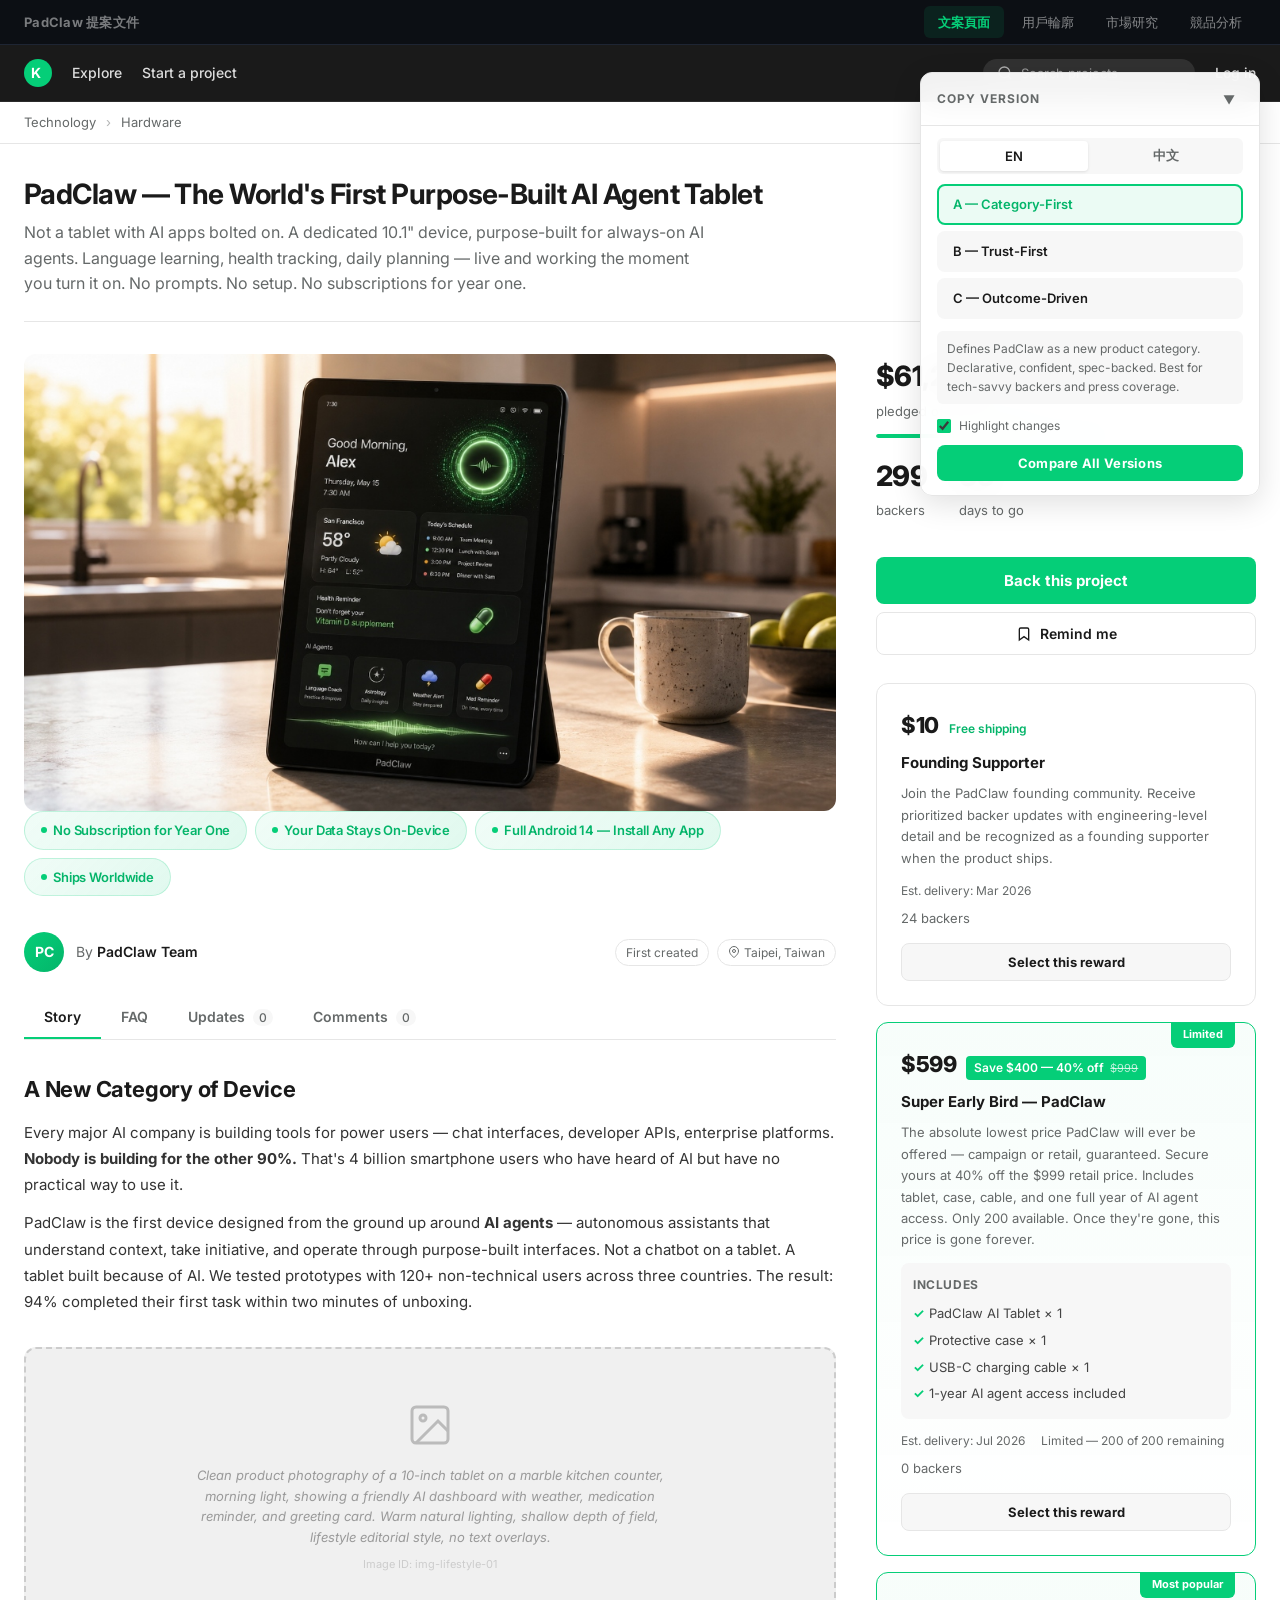
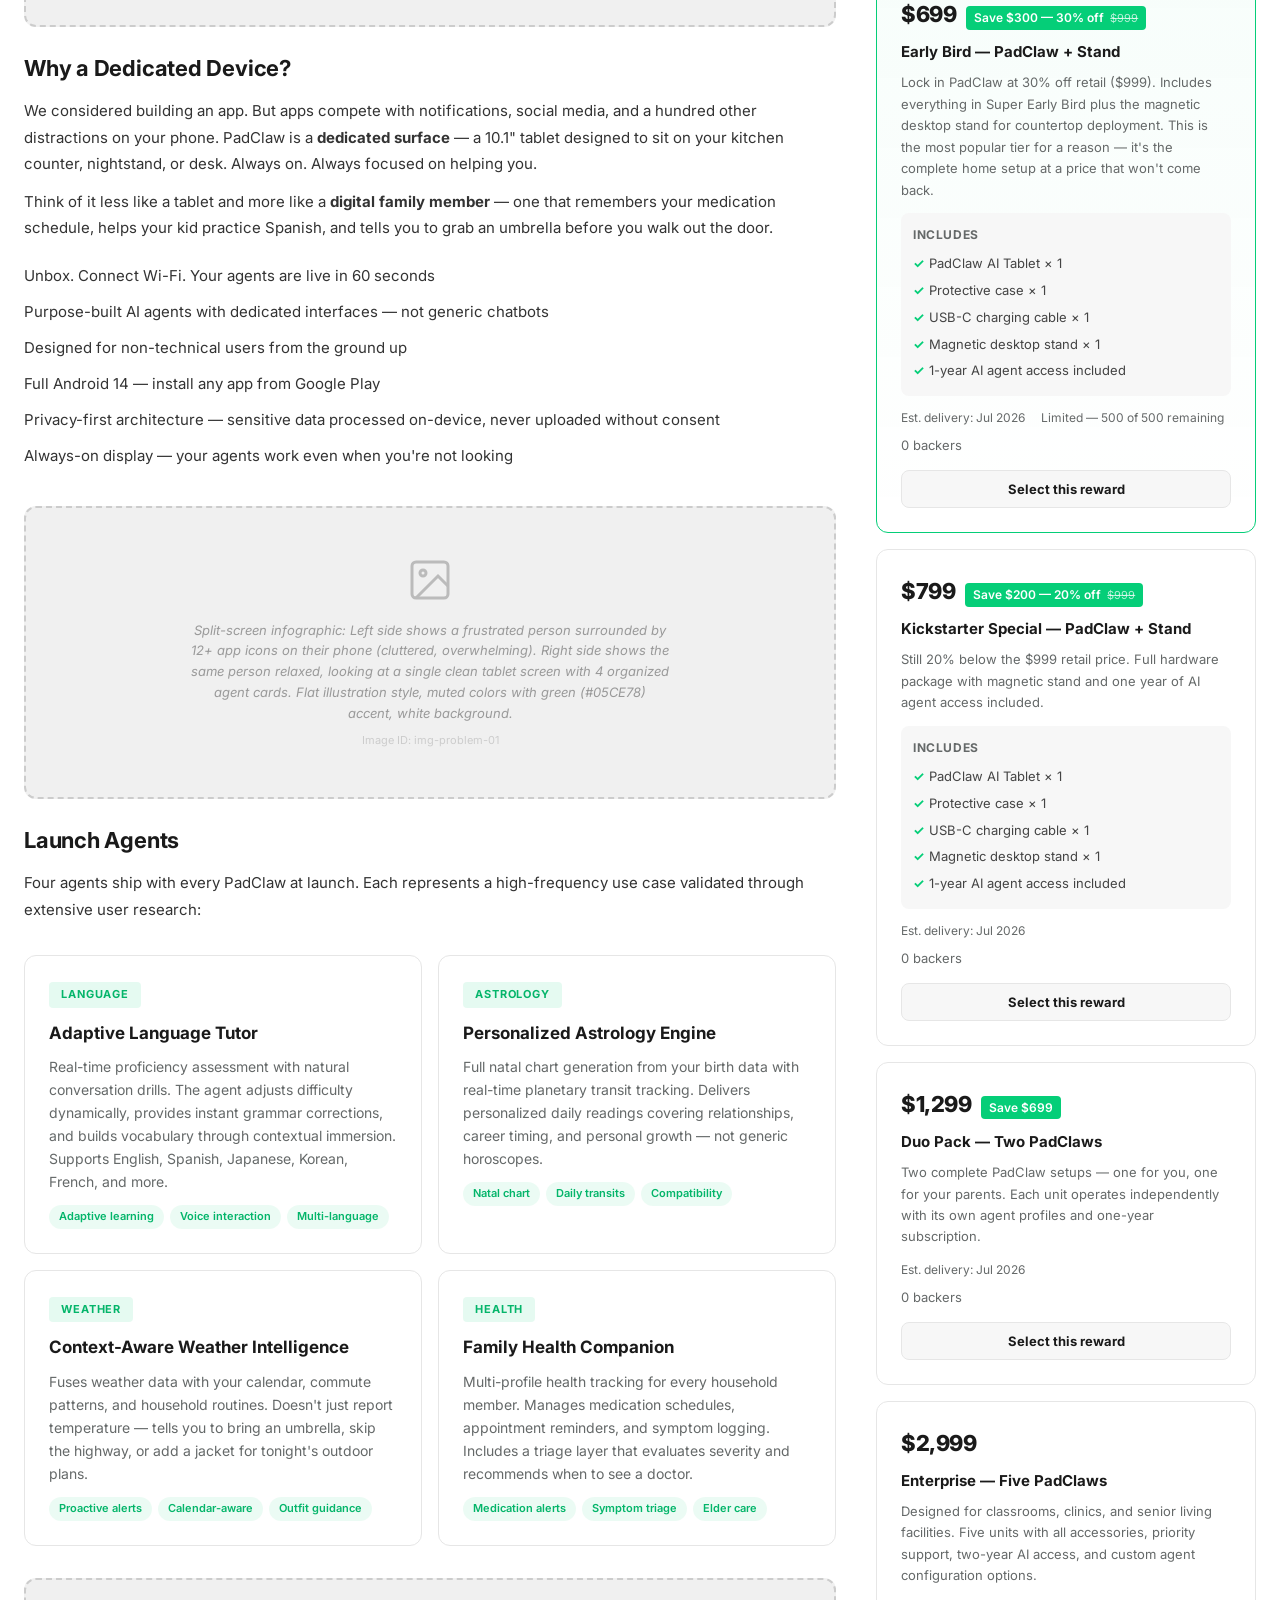
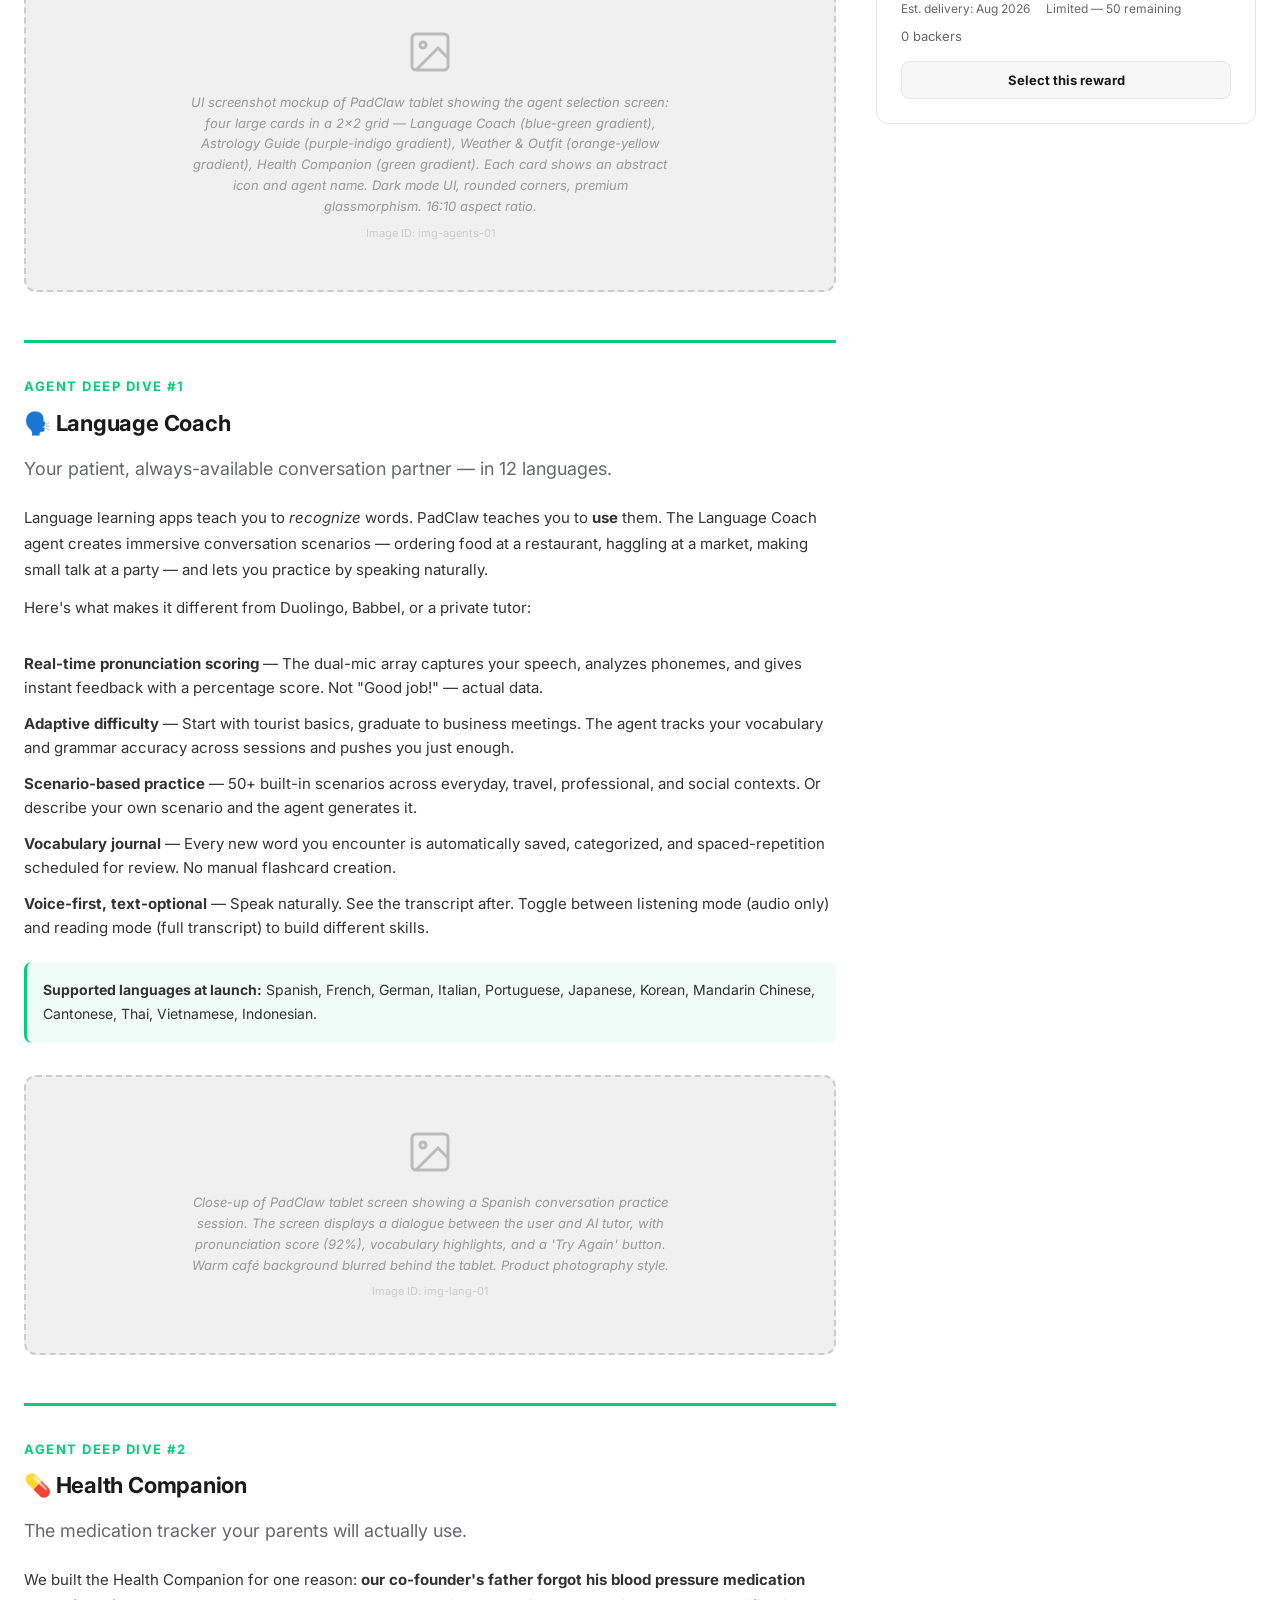
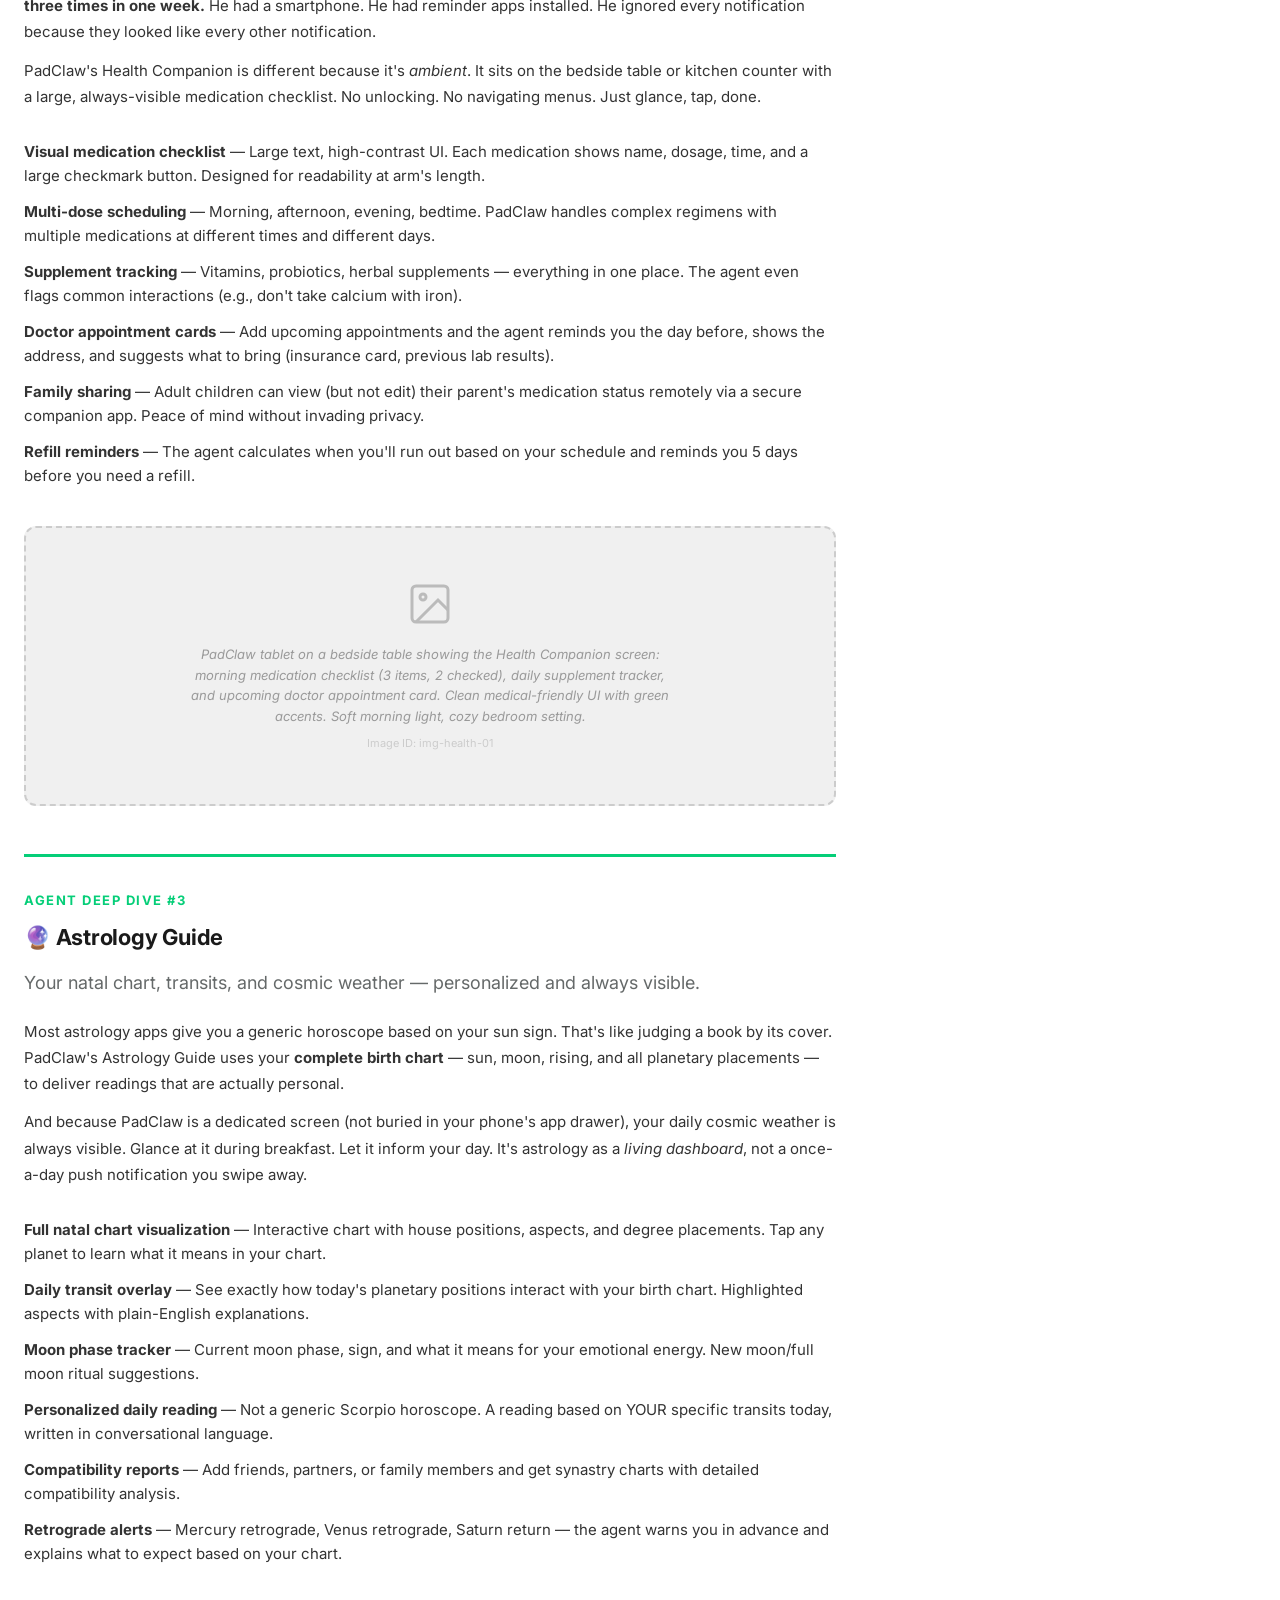
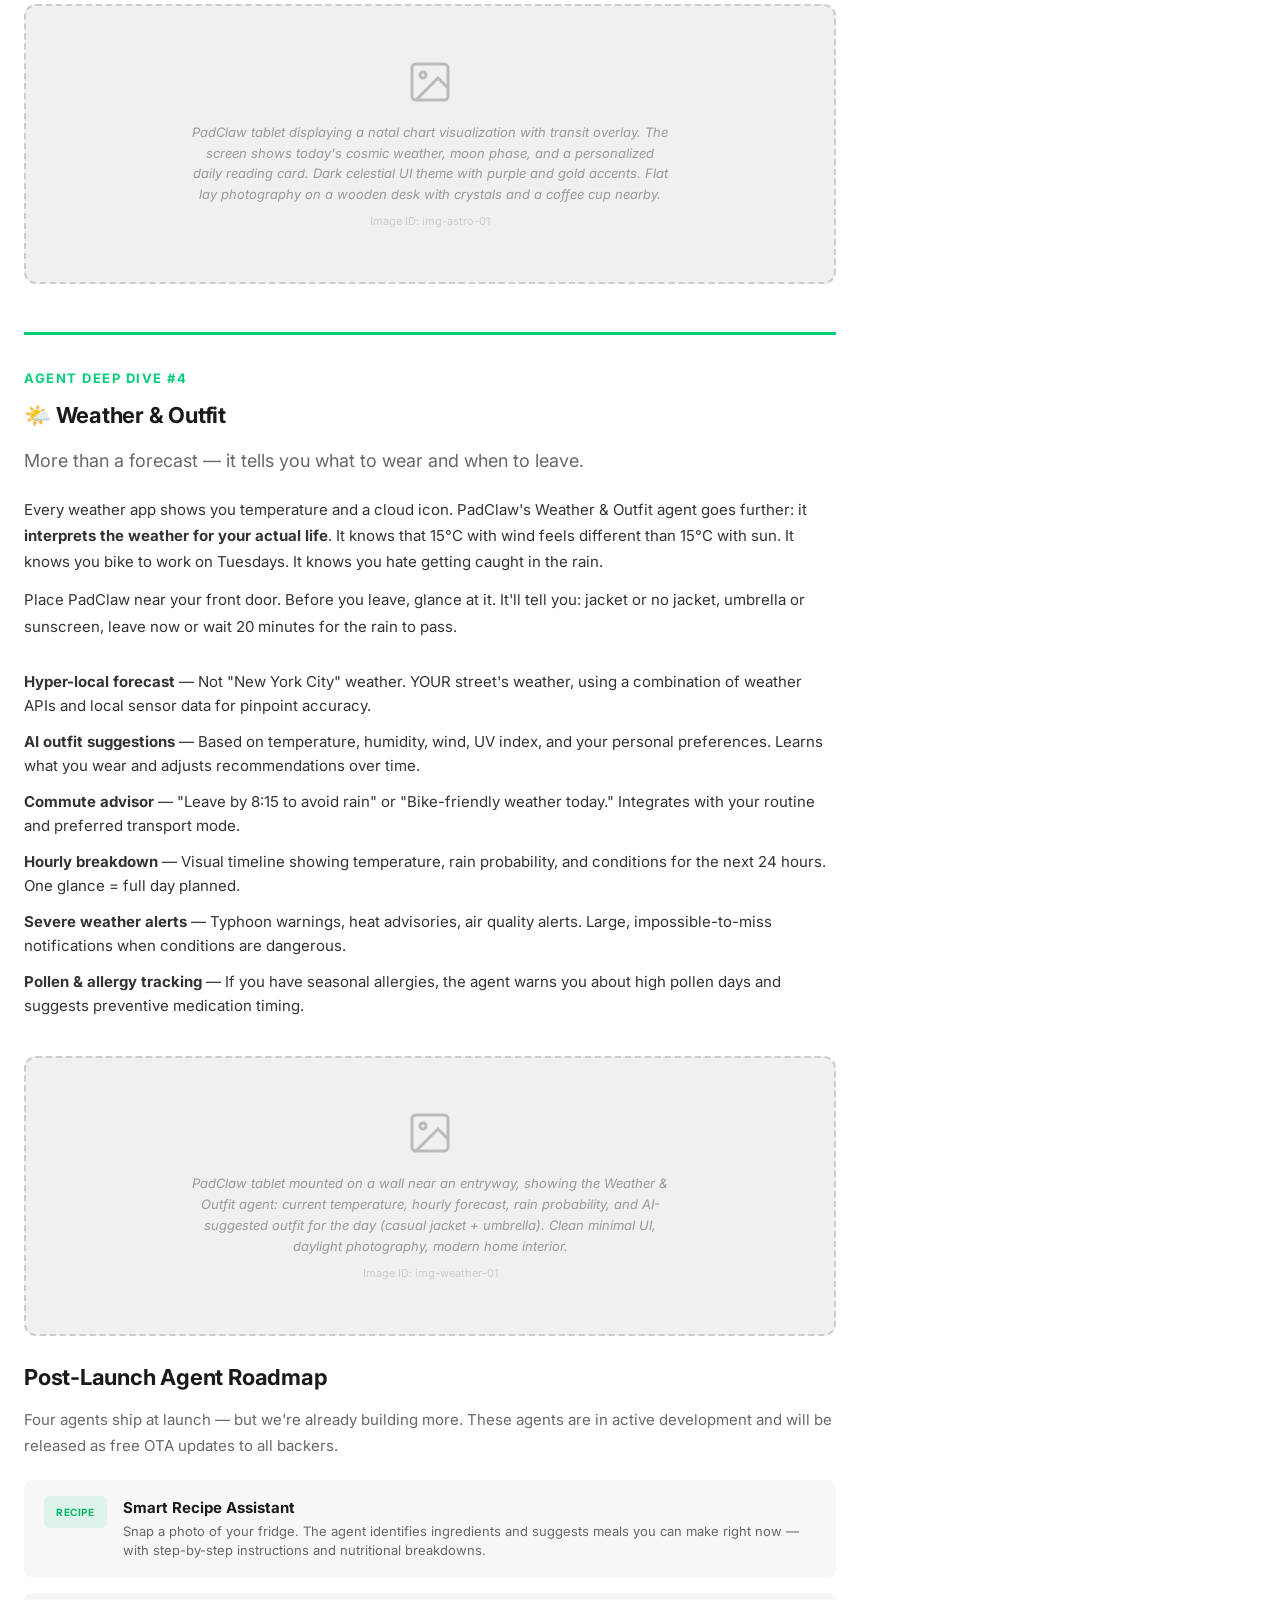
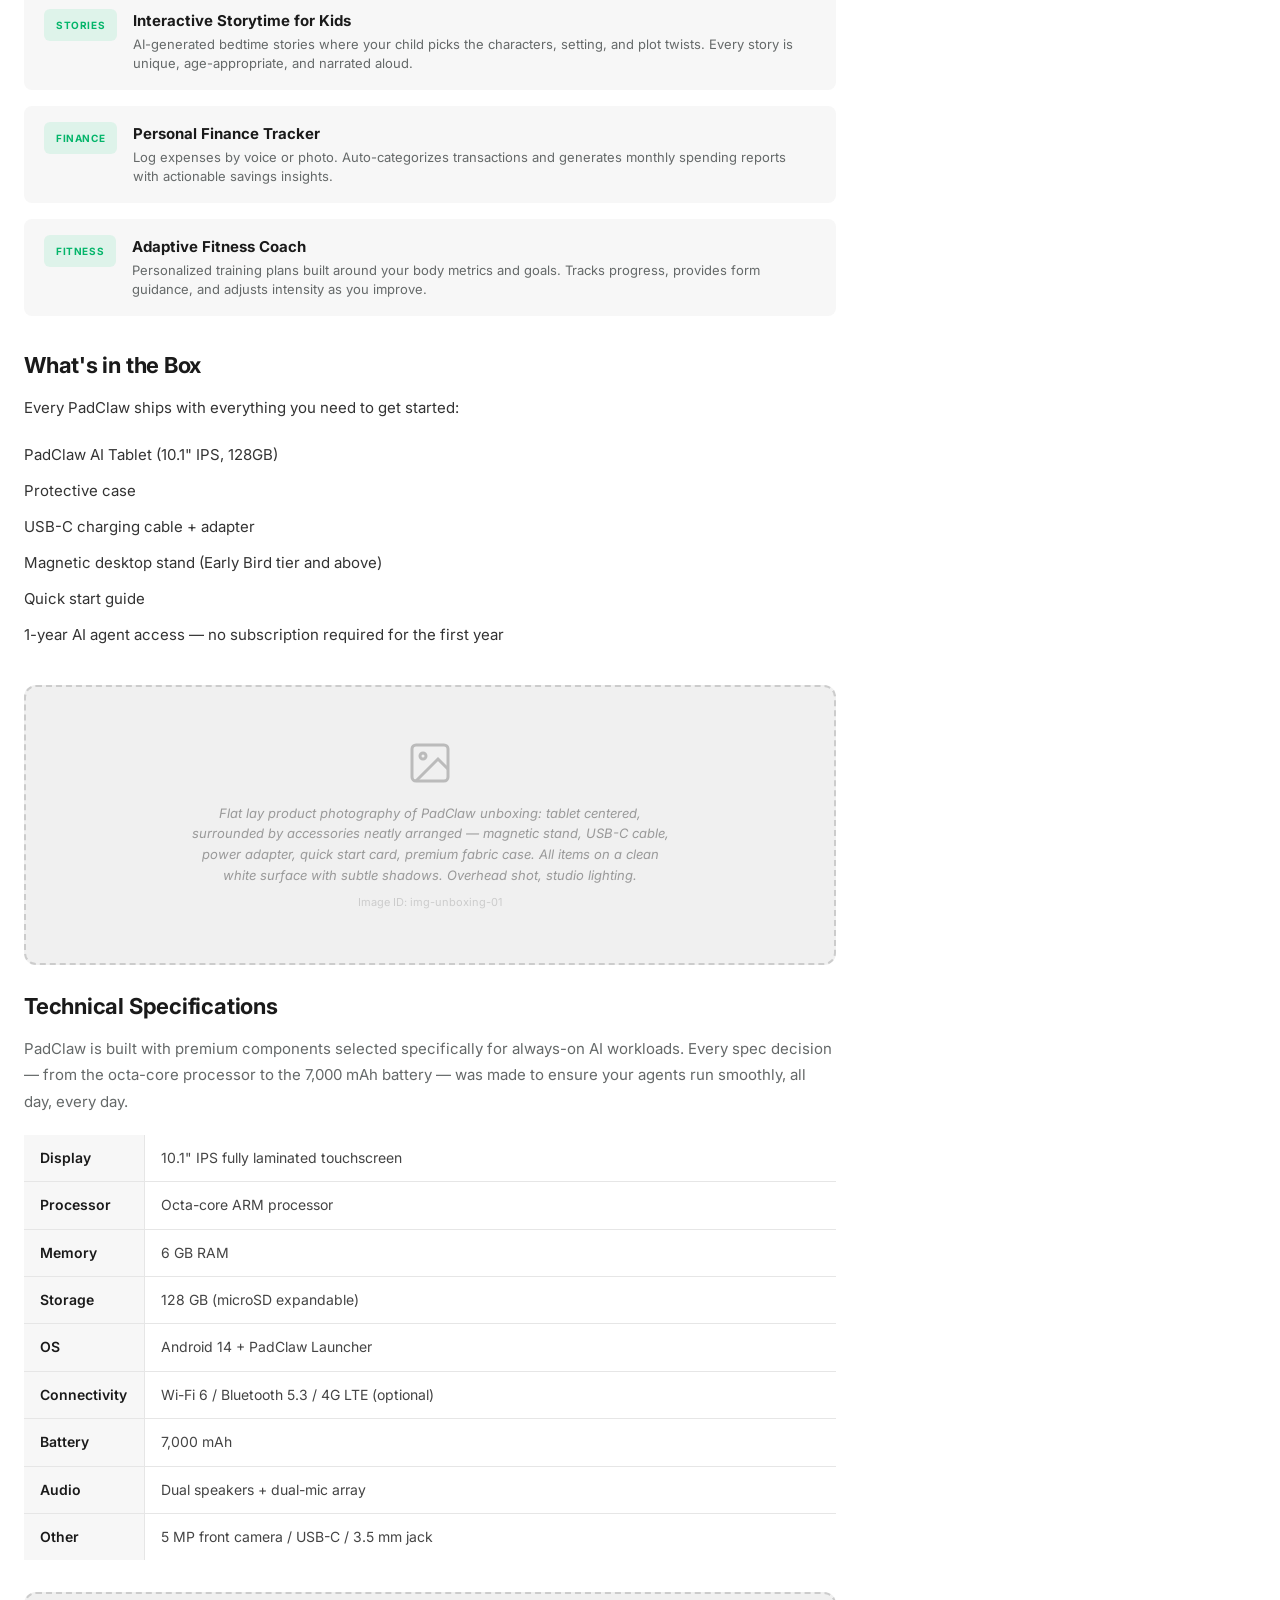
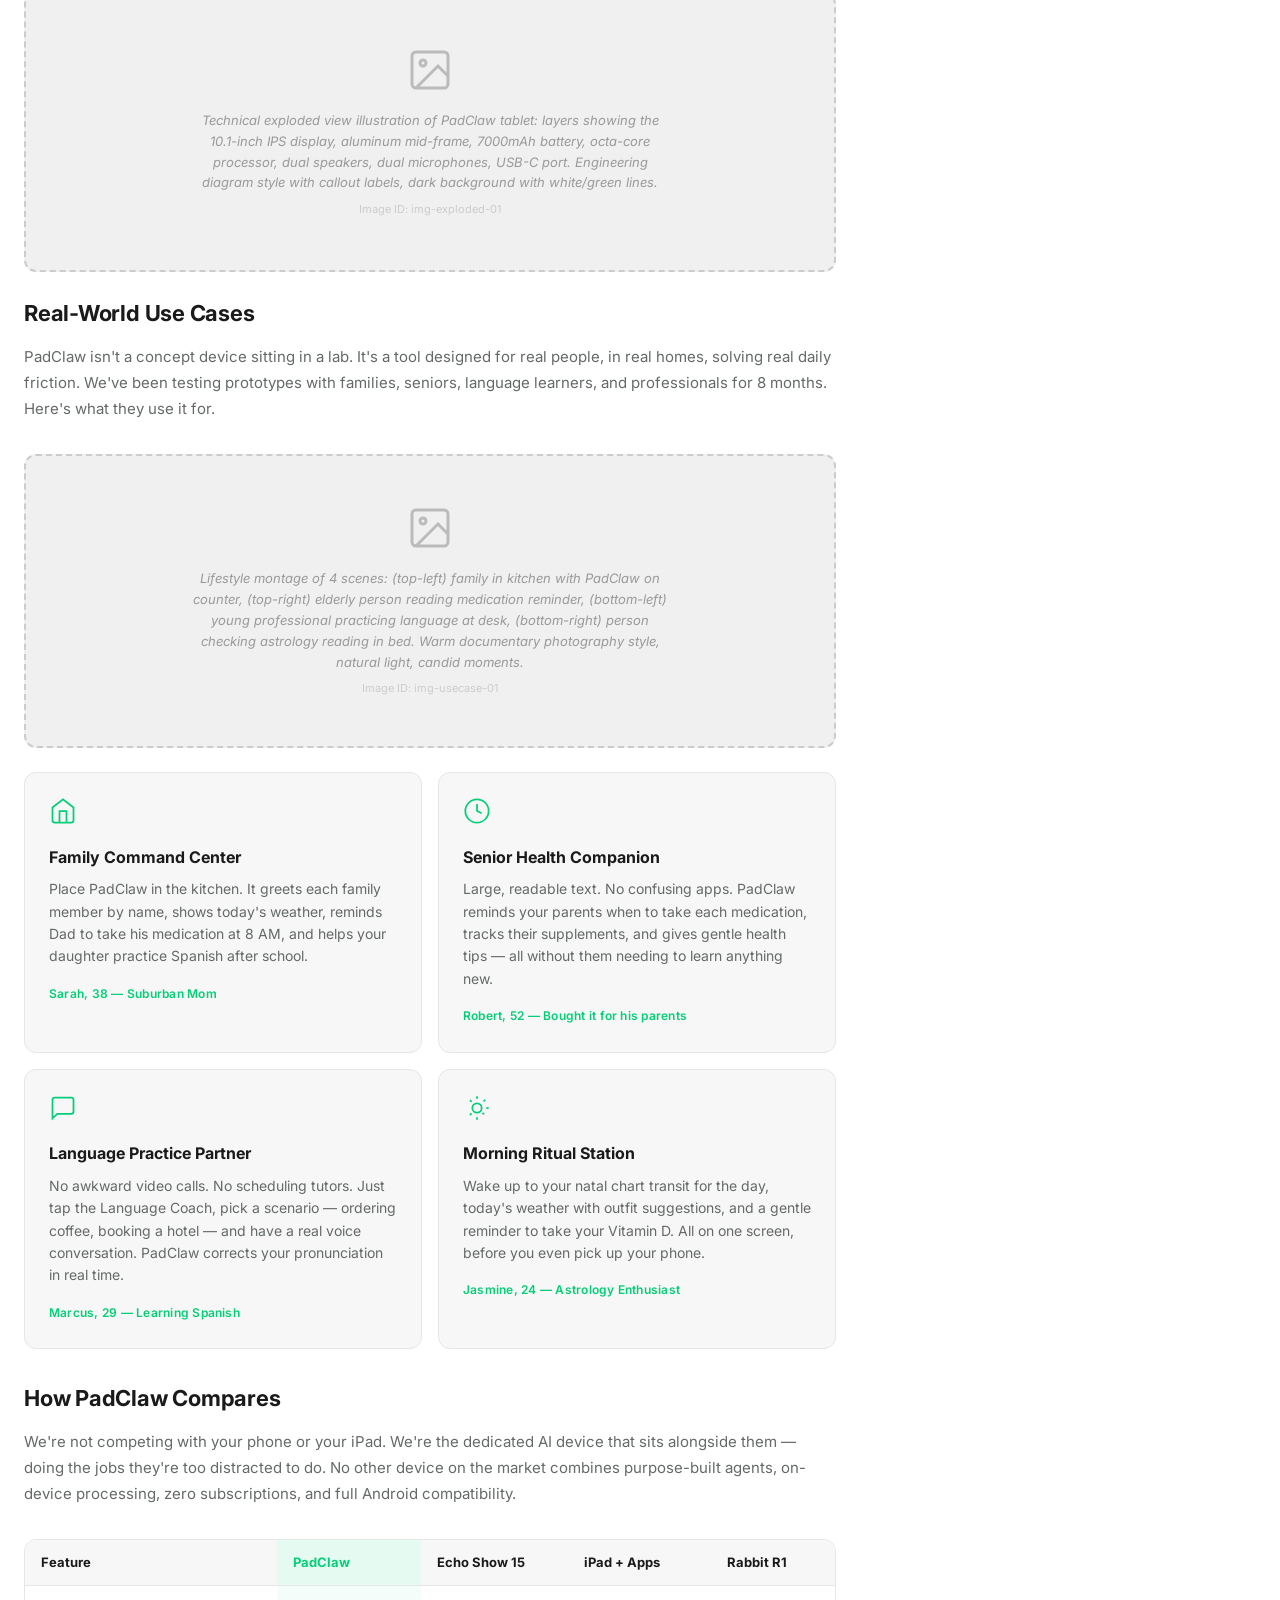
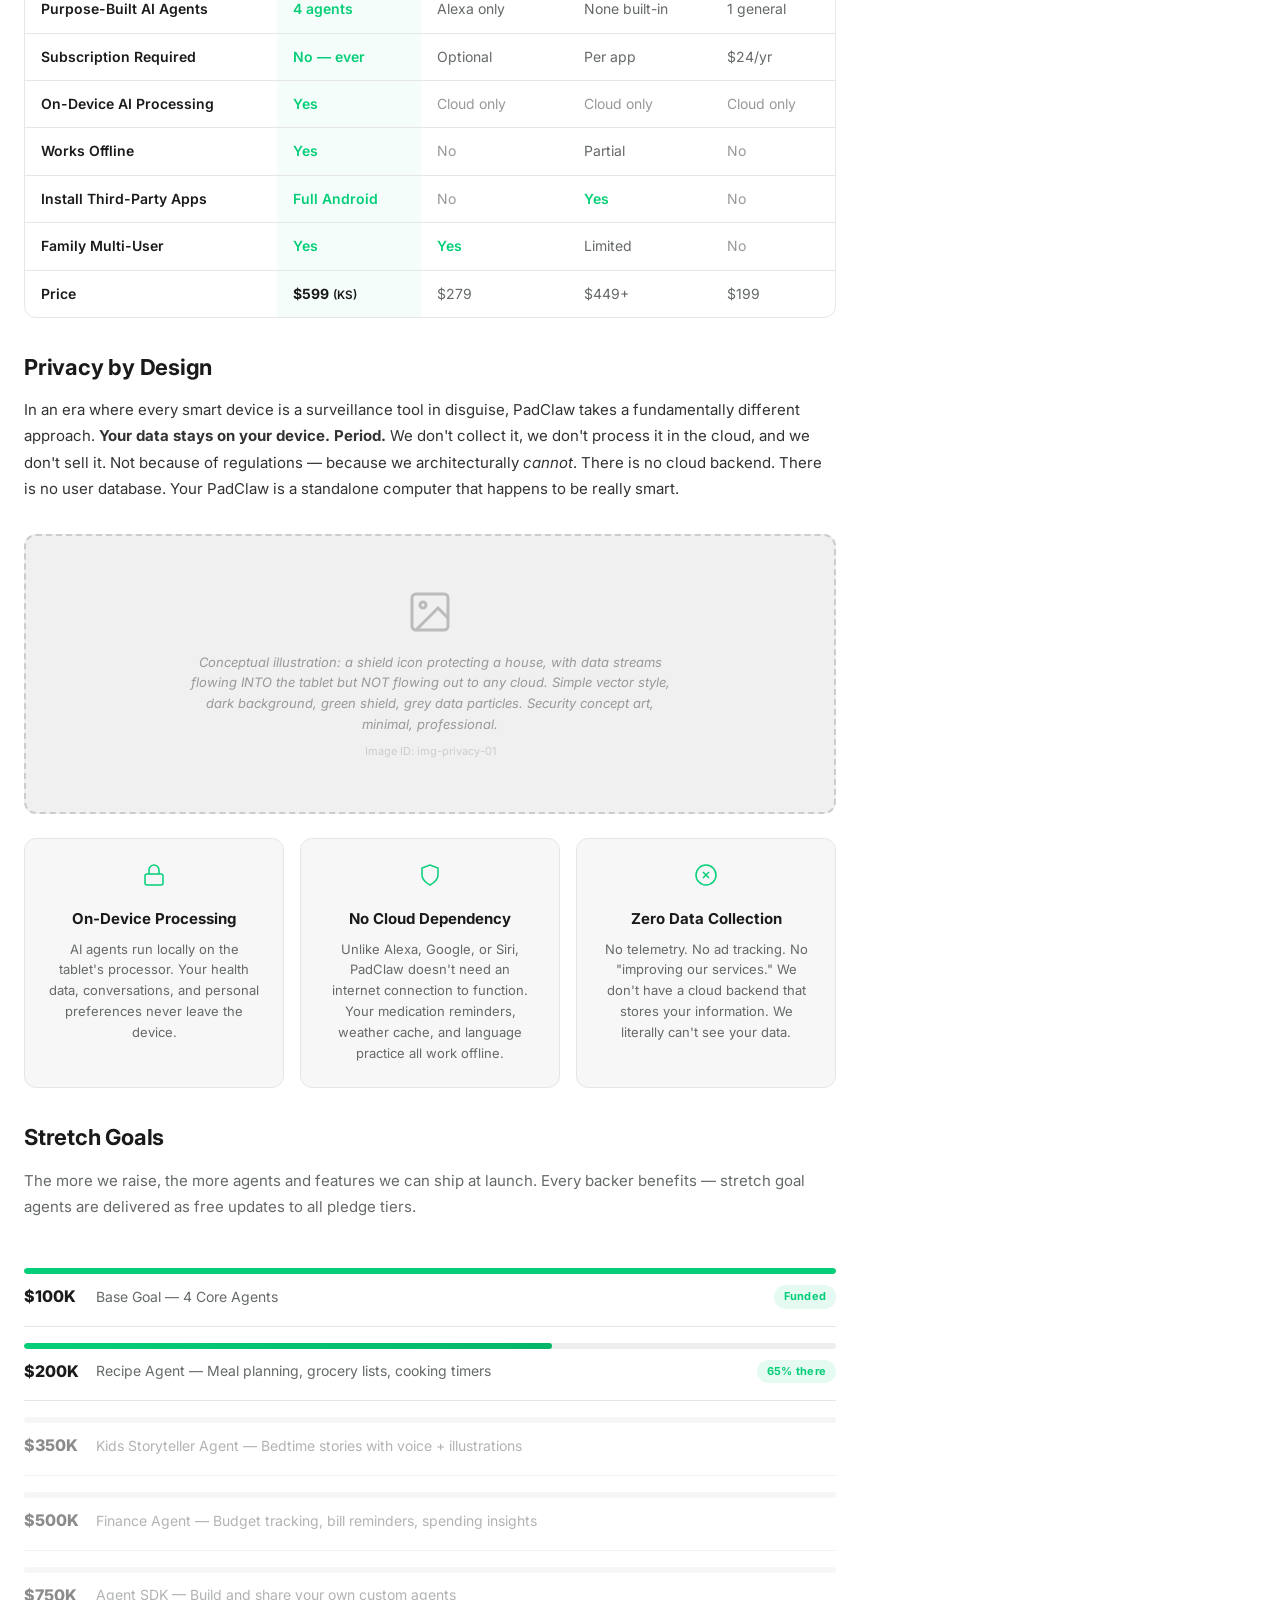
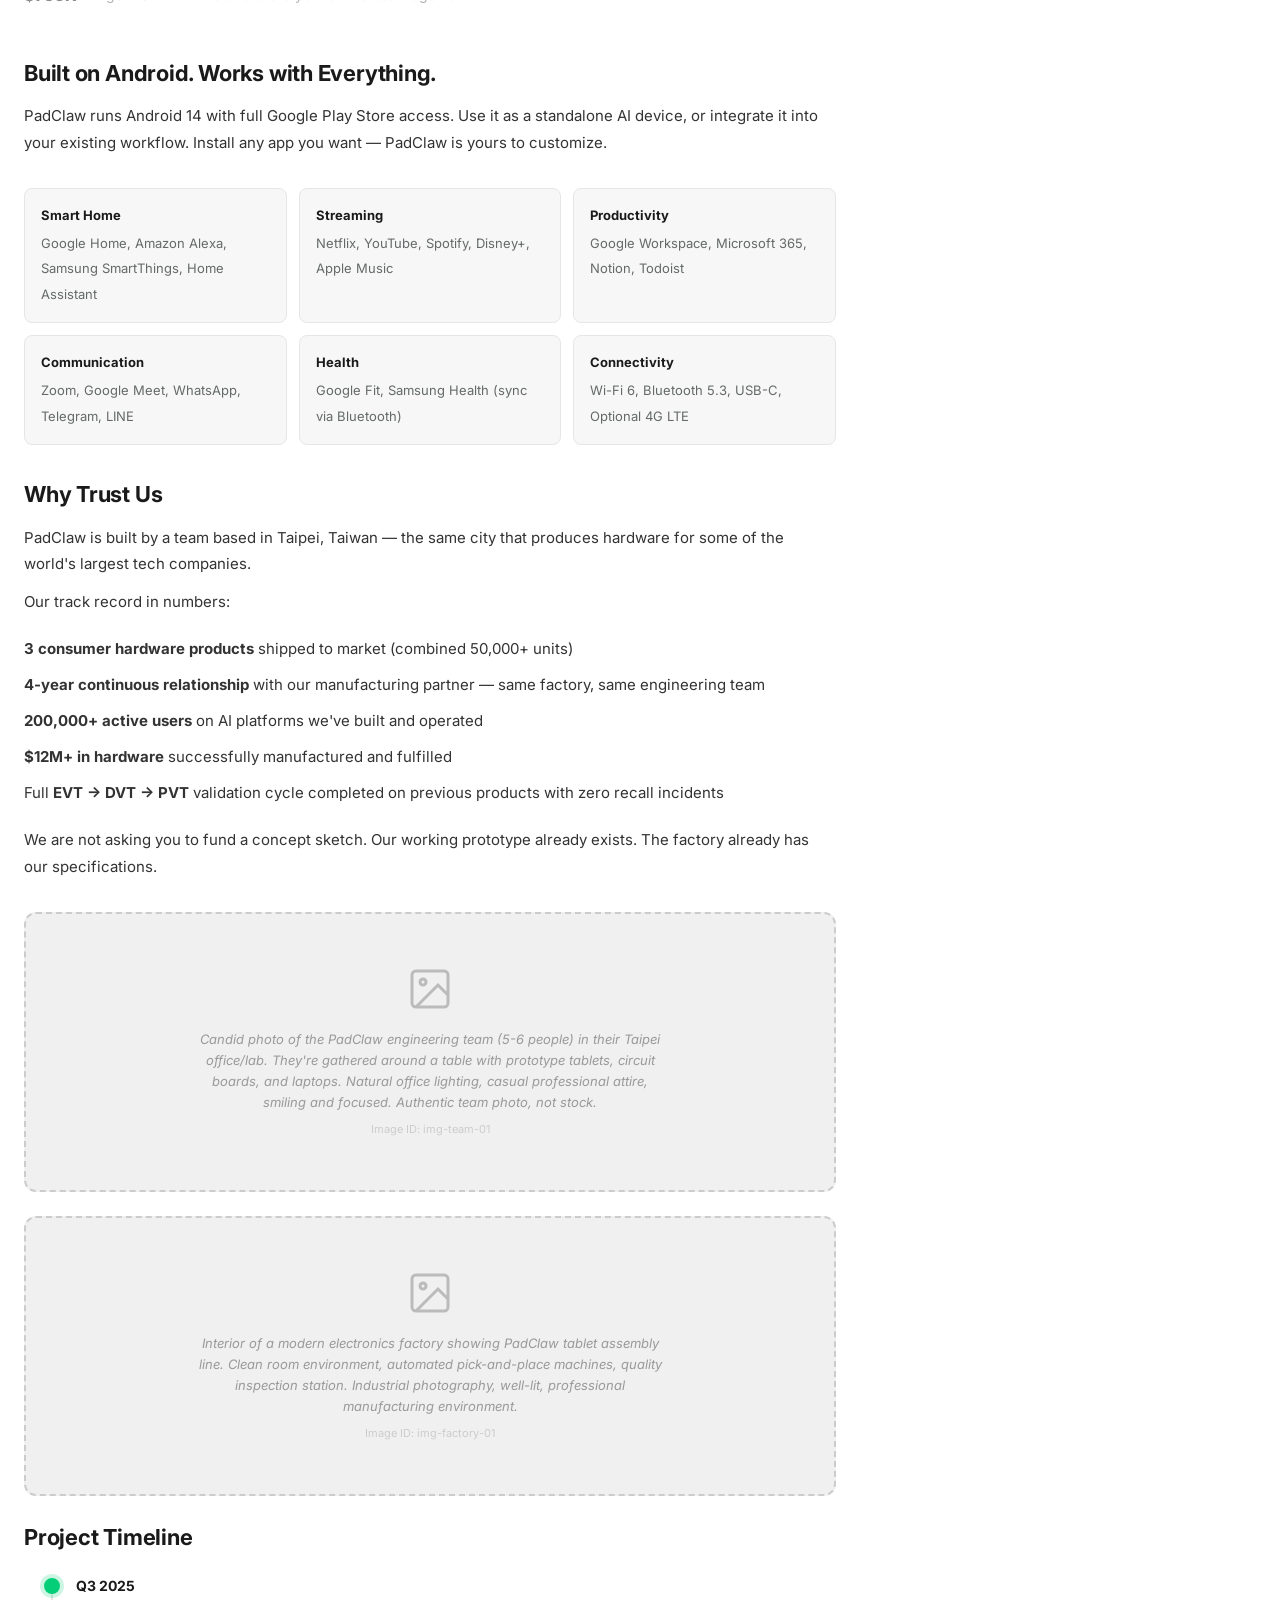
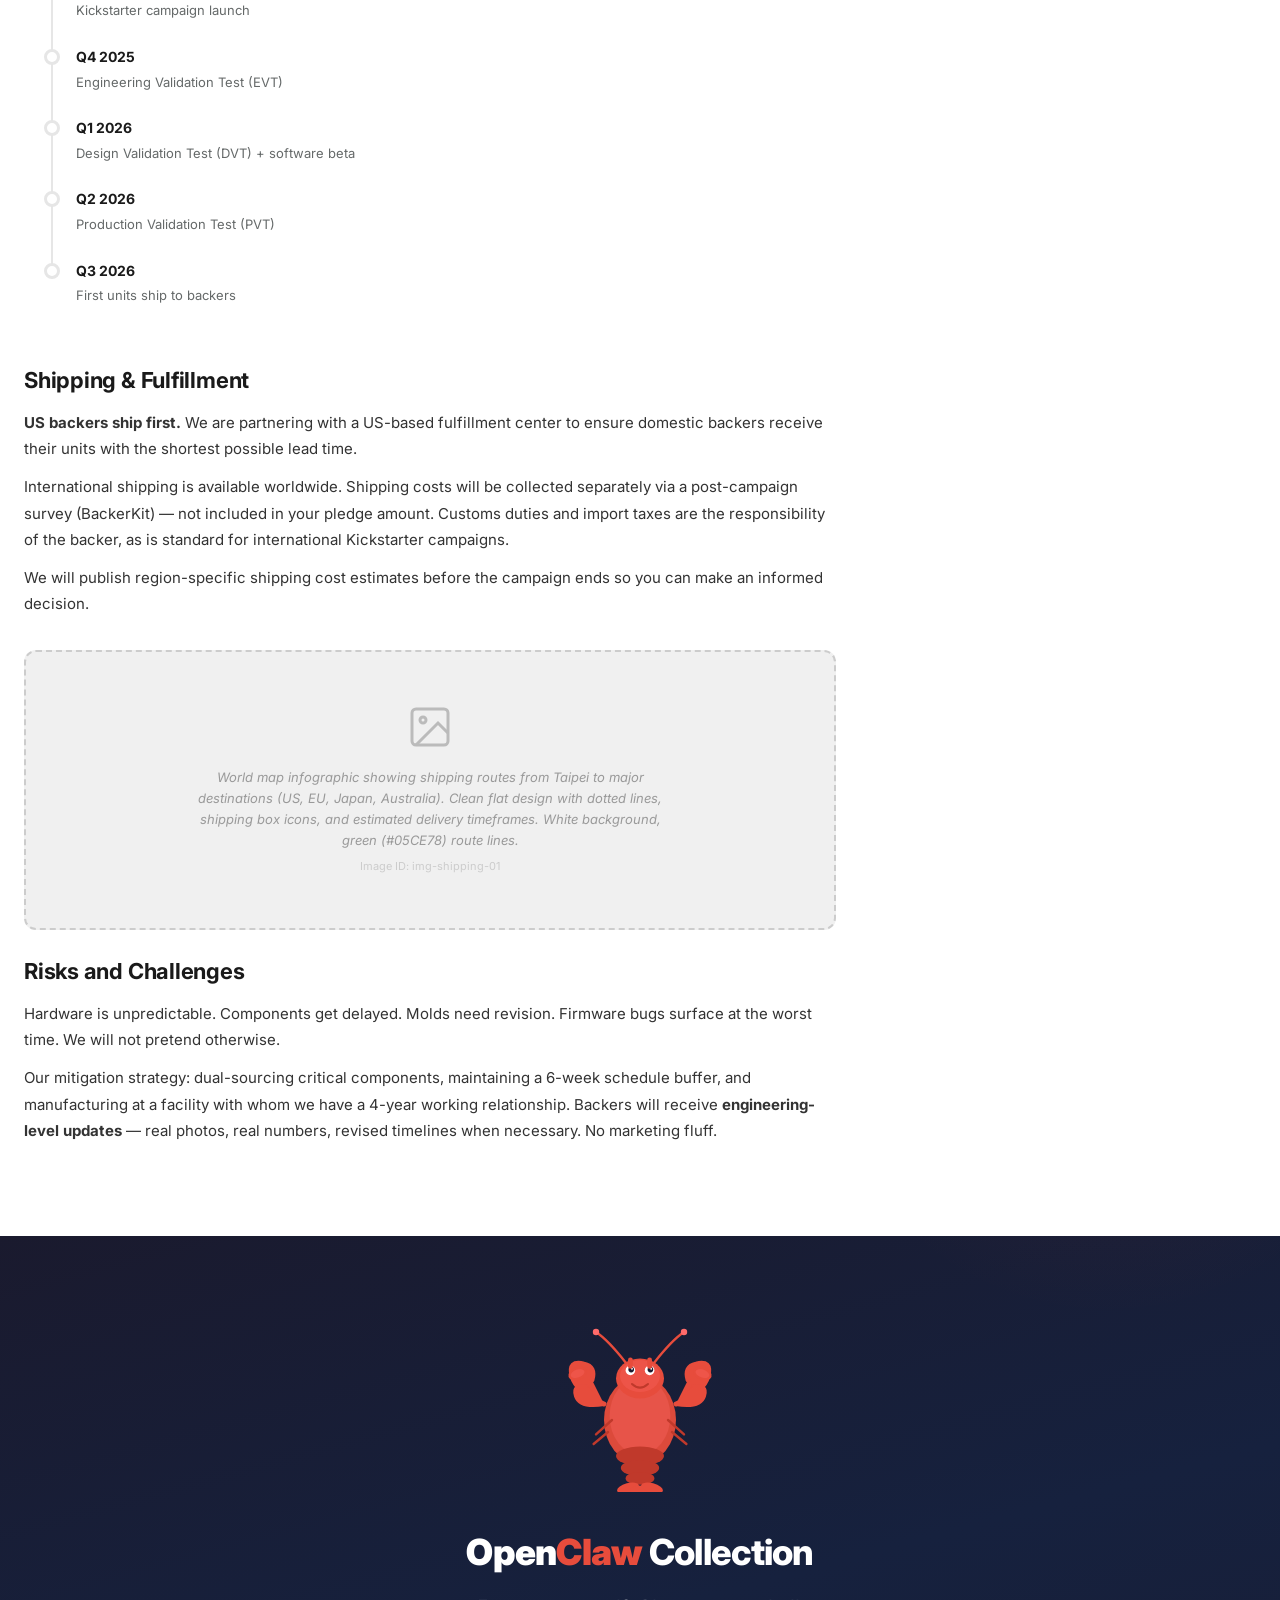
==== index.html @ cce60828 "大幅擴充文案內容 + 14 張圖片佔位框含專業提示詞 + 4 個 Agent 深度介紹" ====
<!DOCTYPE html>
<html lang="en">
<head>
  <meta charset="UTF-8">
  <meta name="viewport" content="width=device-width, initial-scale=1.0">
  <title>PadClaw — The World's First AI Agent Tablet | Kickstarter</title>
  <meta name="description" content="PadClaw is a dedicated Android tablet with purpose-built AI agents. No prompts, no setup — intelligent assistants for language learning, health, daily planning, and more.">
  <link rel="preconnect" href="https://fonts.googleapis.com">
  <link rel="preconnect" href="https://fonts.gstatic.com" crossorigin>
  <link href="https://fonts.googleapis.com/css2?family=Inter:wght@400;500;600;700;800&display=swap" rel="stylesheet">
  <link rel="stylesheet" href="style.css">
</head>
<body>

  <!-- ===== VERSION SWITCHER ===== -->
  <div class="version-switcher" id="version-switcher">
    <div class="vs-header">
      <span class="vs-label">Copy Version</span>
      <button class="vs-collapse" id="vs-collapse" title="Collapse">&#x25BC;</button>
    </div>
    <div class="vs-body" id="vs-body">
      <div class="vs-lang-row">
        <button class="vs-lang active" data-lang="en">EN</button>
        <button class="vs-lang" data-lang="zh">中文</button>
      </div>
      <div class="vs-buttons" id="vs-buttons"></div>
      <div class="vs-desc" id="vs-desc"></div>
      <label class="vs-highlight-toggle">
        <input type="checkbox" id="vs-highlight" checked>
        <span>Highlight changes</span>
      </label>
      <button class="vs-compare-btn" id="vs-compare-btn">Compare All Versions</button>
    </div>
  </div>

  <!-- ===== COMPARE OVERLAY ===== -->
  <div class="compare-overlay" id="compare-overlay">
    <div class="compare-toolbar">
      <h2 class="compare-title">Side-by-Side Comparison</h2>
      <div class="compare-controls">
        <div class="compare-lang-row">
          <button class="compare-lang active" data-clang="en">EN</button>
          <button class="compare-lang" data-clang="zh">中文</button>
        </div>
        <button class="compare-close" id="compare-close">&times; Close</button>
      </div>
    </div>
    <div class="compare-scroll" id="compare-scroll">
      <div class="compare-headers" id="compare-headers"></div>
      <div class="compare-grid" id="compare-grid"></div>
    </div>
    <div class="compare-action-bar">
      <div class="compare-selection-count" id="compare-count">Click the circles to pick the best copy for each section</div>
      <button class="compare-generate-btn" id="compare-generate" disabled>Generate Version D — Best Of</button>
    </div>
  </div>

  <!-- ===== PROPOSAL NAV ===== -->
  <div class="proposal-nav" id="proposal-nav">
    <div class="pnav-inner">
      <span class="pnav-label">PadClaw 提案文件</span>
      <nav class="pnav-links">
        <a href="index.html" class="pnav-link pnav-active">文案頁面</a>
        <a href="personas.html" class="pnav-link">用戶輪廓</a>
        <a href="market-research.html" class="pnav-link">市場研究</a>
        <a href="competitors.html" class="pnav-link">競品分析</a>
      </nav>
    </div>
  </div>

  <!-- ===== TOP NAV ===== -->
  <nav class="top-nav">
    <div class="nav-inner">
      <div class="nav-left">
        <a href="#" class="nav-logo">
          <svg width="28" height="28" viewBox="0 0 28 28" fill="none">
            <circle cx="14" cy="14" r="14" fill="#05CE78"/>
            <text x="7" y="19" font-size="14" fill="#fff" font-weight="700">K</text>
          </svg>
        </a>
        <a href="#" class="nav-link" data-ui="nav_explore">Explore</a>
        <a href="#" class="nav-link" data-ui="nav_start">Start a project</a>
      </div>
      <div class="nav-right">
        <div class="nav-search">
          <svg width="16" height="16" viewBox="0 0 24 24" fill="none" stroke="currentColor" stroke-width="2"><circle cx="11" cy="11" r="8"/><line x1="21" y1="21" x2="16.65" y2="16.65"/></svg>
          <input type="text" data-ui="nav_search" placeholder="Search projects">
        </div>
        <a href="#" class="nav-link hide-mobile" data-ui="nav_login">Log in</a>
      </div>
    </div>
  </nav>

  <!-- ===== BREADCRUMB ===== -->
  <div class="breadcrumb-bar">
    <div class="breadcrumb-inner">
      <a href="#" data-ui="bc_cat">Technology</a>
      <span class="sep">›</span>
      <a href="#" data-ui="bc_sub">Hardware</a>
    </div>
  </div>

  <!-- ===== PROJECT HEADER ===== -->
  <main class="project-wrap">
    <div class="project-header">
      <h1 id="project-title" data-copy="title">PadClaw — The World's First AI Agent Tablet</h1>
      <p class="project-subtitle" data-copy="subtitle">A dedicated Android tablet with purpose-built AI agents for your daily life. No prompts. No learning curve. Just turn it on.</p>
    </div>

    <div class="project-content">

      <!-- LEFT COL -->
      <div class="project-left">

        <!-- Hero image -->
        <div class="media-hero" id="video-placeholder">
          <img src="hero-padclaw.jpg" alt="PadClaw AI Tablet on kitchen counter showing agent dashboard" style="width:100%;border-radius:var(--ks-radius-lg);display:block;">
        </div>

        <!-- Anti-friction trust badges -->
        <div class="trust-badges-row">
          <div class="trust-badge" data-copy="trust1">No Subscriptions Required</div>
          <div class="trust-badge" data-copy="trust2">Your Data Stays On-Device</div>
          <div class="trust-badge" data-copy="trust3">Full Android — Install Any App</div>
          <div class="trust-badge" data-copy="trust4">Ships Worldwide</div>
        </div>

        <!-- Creator row -->
        <div class="creator-row">
          <div class="creator-avatar">PC</div>
          <div class="creator-info">
            <span class="creator-label" data-ui="creator_by">By</span>
            <a href="#" class="creator-name">PadClaw Team</a>
          </div>
          <div class="creator-badges">
            <span class="badge" data-ui="badge_first">First created</span>
            <span class="badge location-badge">
              <svg width="12" height="12" viewBox="0 0 24 24" fill="none" stroke="currentColor" stroke-width="2"><path d="M21 10c0 7-9 13-9 13s-9-6-9-13a9 9 0 0118 0z"/><circle cx="12" cy="10" r="3"/></svg>
              Taipei, Taiwan
            </span>
          </div>
        </div>

        <!-- ===== TABS ===== -->
        <div class="tabs-bar" id="tabs-bar">
          <button class="tab active" data-tab="story" data-ui="tab_story">Story</button>
          <button class="tab" data-tab="faq" data-ui="tab_faq">FAQ</button>
          <button class="tab" data-tab="updates">Updates <span class="tab-count">0</span></button>
          <button class="tab" data-tab="comments">Comments <span class="tab-count">0</span></button>
        </div>

        <!-- TAB: Story -->
        <section class="tab-content active" id="tab-story">

          <!-- ============================================ -->
          <!-- S1: What is PadClaw                          -->
          <!-- ============================================ -->
          <div class="story-section">
            <h2 data-copy="s1_heading">What is PadClaw?</h2>
            <div data-copy="s1_body">
              <p>PadClaw is a <strong>dedicated 10-inch Android tablet built from the ground up for AI agents</strong> — purpose-made software assistants that handle specific parts of your daily life without any prompts, subscriptions, or learning curve.</p>
              <p>Think of it this way: your phone has hundreds of apps competing for your attention. PadClaw has <em>agents</em> — each one laser-focused on a single job, always on, always ready. A language coach that actually listens to your pronunciation. A health companion that remembers every medication and supplement. An astrology guide that knows your birth chart. A weather assistant that tells you what to wear before you ask.</p>
              <p>This isn't another chatbot wrapped in a tablet. It's a new category of device: <strong>the AI agent tablet</strong>. You place it on your kitchen counter, your bedside table, or your desk — and it becomes the smartest thing in the room.</p>
            </div>
          </div>

          <div class="img-placeholder" style="background:#f0f0f0;border:2px dashed #ccc;border-radius:12px;padding:48px 24px;text-align:center;margin:24px 0;min-height:280px;display:flex;flex-direction:column;align-items:center;justify-content:center;">
            <svg width="48" height="48" viewBox="0 0 24 24" fill="none" stroke="#bbb" stroke-width="1.5" style="margin-bottom:16px"><rect x="3" y="3" width="18" height="18" rx="2"/><circle cx="8.5" cy="8.5" r="1.5"/><path d="M21 15l-5-5L5 21"/></svg>
            <span class="img-prompt" style="font-size:13px;color:#999;line-height:1.6;max-width:480px;font-style:italic;">Clean product photography of a 10-inch tablet on a marble kitchen counter, morning light, showing a friendly AI dashboard with weather, medication reminder, and greeting card. Warm natural lighting, shallow depth of field, lifestyle editorial style, no text overlays.</span>
            <span style="font-size:11px;color:#ccc;margin-top:8px;">Image ID: img-lifestyle-01</span>
          </div>

          <!-- ============================================ -->
          <!-- S2: The Problem We're Solving                -->
          <!-- ============================================ -->
          <div class="story-section">
            <h2 data-copy="s2_heading">The Problem We're Solving</h2>
            <div data-copy="s2_body">
              <p>We live in the golden age of AI — and yet, for most people, it's completely useless.</p>
              <p>ChatGPT, Gemini, Claude — they're brilliant. But they sit behind a blank text box that asks: <em>"What do you want?"</em> Most people don't know. Most people don't want to learn prompt engineering. Most people just want their morning routine to be a little easier.</p>
              <p>Meanwhile, your phone has become a dopamine slot machine. You unlock it to check the weather and 20 minutes later you're doom-scrolling Instagram. You download a meditation app, use it twice, and forget it exists next to 147 other apps you never open.</p>
              <p><strong>The gap is enormous:</strong> AI is powerful, but inaccessible. Phones are accessible, but overwhelming. There's no device that simply <em>does things for you</em> without asking you to become a power user first.</p>
              <p>That's the gap PadClaw fills.</p>
            </div>
            <ul class="feature-list" data-copy="s2_features">
              <li><strong>No blank prompts.</strong> Every agent has a clear purpose. You don't tell it what to do — it already knows.</li>
              <li><strong>No app overload.</strong> Four agents, one screen. No notifications fighting for attention.</li>
              <li><strong>No subscriptions.</strong> You buy the tablet. The AI agents are included. Forever.</li>
              <li><strong>No cloud dependency.</strong> Your data stays on the device. We literally can't see it.</li>
              <li><strong>No learning curve.</strong> If you can tap a screen, you can use PadClaw. We tested it with 72-year-olds.</li>
            </ul>
          </div>

          <div class="img-placeholder" style="background:#f0f0f0;border:2px dashed #ccc;border-radius:12px;padding:48px 24px;text-align:center;margin:24px 0;min-height:280px;display:flex;flex-direction:column;align-items:center;justify-content:center;">
            <svg width="48" height="48" viewBox="0 0 24 24" fill="none" stroke="#bbb" stroke-width="1.5" style="margin-bottom:16px"><rect x="3" y="3" width="18" height="18" rx="2"/><circle cx="8.5" cy="8.5" r="1.5"/><path d="M21 15l-5-5L5 21"/></svg>
            <span class="img-prompt" style="font-size:13px;color:#999;line-height:1.6;max-width:480px;font-style:italic;">Split-screen infographic: Left side shows a frustrated person surrounded by 12+ app icons on their phone (cluttered, overwhelming). Right side shows the same person relaxed, looking at a single clean tablet screen with 4 organized agent cards. Flat illustration style, muted colors with green (#05CE78) accent, white background.</span>
            <span style="font-size:11px;color:#ccc;margin-top:8px;">Image ID: img-problem-01</span>
          </div>

          <!-- ============================================ -->
          <!-- S3: Meet the Agents                          -->
          <!-- ============================================ -->
          <div class="story-section">
            <h2 data-copy="s3_heading">Meet the Agents</h2>
            <p data-copy="s3_intro">PadClaw ships with four purpose-built AI agents. Each one is designed by domain experts — linguists, nutritionists, meteorologists, and astrologers — then trained to handle real-world scenarios out of the box. They learn your preferences over time, adapt to your schedule, and get smarter the more you use them. No accounts to create. No settings to configure. Just tap and go.</p>
          </div>

          <!-- Agent cards -->
          <div class="scenario-grid">
            <div class="scenario-card">
              <div class="scenario-icon-text" data-copy="agent1_label">Language</div>
              <h3 data-copy="agent1_title">Language Tutor</h3>
              <p data-copy="agent1_desc">Loading...</p>
              <div class="scenario-tags" data-copy="agent1_tags"><span>-</span></div>
            </div>
            <div class="scenario-card">
              <div class="scenario-icon-text" data-copy="agent2_label">Astrology</div>
              <h3 data-copy="agent2_title">Astrology</h3>
              <p data-copy="agent2_desc">Loading...</p>
              <div class="scenario-tags" data-copy="agent2_tags"><span>-</span></div>
            </div>
            <div class="scenario-card">
              <div class="scenario-icon-text" data-copy="agent3_label">Weather</div>
              <h3 data-copy="agent3_title">Weather</h3>
              <p data-copy="agent3_desc">Loading...</p>
              <div class="scenario-tags" data-copy="agent3_tags"><span>-</span></div>
            </div>
            <div class="scenario-card">
              <div class="scenario-icon-text" data-copy="agent4_label">Health</div>
              <h3 data-copy="agent4_title">Health</h3>
              <p data-copy="agent4_desc">Loading...</p>
              <div class="scenario-tags" data-copy="agent4_tags"><span>-</span></div>
            </div>
          </div>

          <div class="img-placeholder" style="background:#f0f0f0;border:2px dashed #ccc;border-radius:12px;padding:48px 24px;text-align:center;margin:24px 0;min-height:280px;display:flex;flex-direction:column;align-items:center;justify-content:center;">
            <svg width="48" height="48" viewBox="0 0 24 24" fill="none" stroke="#bbb" stroke-width="1.5" style="margin-bottom:16px"><rect x="3" y="3" width="18" height="18" rx="2"/><circle cx="8.5" cy="8.5" r="1.5"/><path d="M21 15l-5-5L5 21"/></svg>
            <span class="img-prompt" style="font-size:13px;color:#999;line-height:1.6;max-width:480px;font-style:italic;">UI screenshot mockup of PadClaw tablet showing the agent selection screen: four large cards in a 2x2 grid — Language Coach (blue-green gradient), Astrology Guide (purple-indigo gradient), Weather & Outfit (orange-yellow gradient), Health Companion (green gradient). Each card shows an abstract icon and agent name. Dark mode UI, rounded corners, premium glassmorphism. 16:10 aspect ratio.</span>
            <span style="font-size:11px;color:#ccc;margin-top:8px;">Image ID: img-agents-01</span>
          </div>

          <!-- ============================================ -->
          <!-- DEEP DIVE: Language Agent                    -->
          <!-- ============================================ -->
          <div class="story-section" style="border-top:3px solid #05CE78;padding-top:32px;margin-top:48px;">
            <p style="color:#05CE78;font-weight:700;font-size:13px;text-transform:uppercase;letter-spacing:1.5px;margin-bottom:8px;">Agent Deep Dive #1</p>
            <h2>🗣️ Language Coach</h2>
            <p style="font-size:18px;color:var(--ks-text-secondary);margin-bottom:20px;">Your patient, always-available conversation partner — in 12 languages.</p>
            <div style="margin-bottom:24px;">
              <p>Language learning apps teach you to <em>recognize</em> words. PadClaw teaches you to <strong>use</strong> them. The Language Coach agent creates immersive conversation scenarios — ordering food at a restaurant, haggling at a market, making small talk at a party — and lets you practice by speaking naturally.</p>
              <p>Here's what makes it different from Duolingo, Babbel, or a private tutor:</p>
            </div>
            <ul class="feature-list">
              <li><strong>Real-time pronunciation scoring</strong> — The dual-mic array captures your speech, analyzes phonemes, and gives instant feedback with a percentage score. Not "Good job!" — actual data.</li>
              <li><strong>Adaptive difficulty</strong> — Start with tourist basics, graduate to business meetings. The agent tracks your vocabulary and grammar accuracy across sessions and pushes you just enough.</li>
              <li><strong>Scenario-based practice</strong> — 50+ built-in scenarios across everyday, travel, professional, and social contexts. Or describe your own scenario and the agent generates it.</li>
              <li><strong>Vocabulary journal</strong> — Every new word you encounter is automatically saved, categorized, and spaced-repetition scheduled for review. No manual flashcard creation.</li>
              <li><strong>Voice-first, text-optional</strong> — Speak naturally. See the transcript after. Toggle between listening mode (audio only) and reading mode (full transcript) to build different skills.</li>
            </ul>
            <p style="margin-top:16px;padding:16px;background:rgba(5,206,120,0.06);border-radius:8px;border-left:3px solid #05CE78;font-size:14px;"><strong>Supported languages at launch:</strong> Spanish, French, German, Italian, Portuguese, Japanese, Korean, Mandarin Chinese, Cantonese, Thai, Vietnamese, Indonesian.</p>
          </div>

          <div class="img-placeholder" style="background:#f0f0f0;border:2px dashed #ccc;border-radius:12px;padding:48px 24px;text-align:center;margin:24px 0;min-height:280px;display:flex;flex-direction:column;align-items:center;justify-content:center;">
            <svg width="48" height="48" viewBox="0 0 24 24" fill="none" stroke="#bbb" stroke-width="1.5" style="margin-bottom:16px"><rect x="3" y="3" width="18" height="18" rx="2"/><circle cx="8.5" cy="8.5" r="1.5"/><path d="M21 15l-5-5L5 21"/></svg>
            <span class="img-prompt" style="font-size:13px;color:#999;line-height:1.6;max-width:480px;font-style:italic;">Close-up of PadClaw tablet screen showing a Spanish conversation practice session. The screen displays a dialogue between the user and AI tutor, with pronunciation score (92%), vocabulary highlights, and a 'Try Again' button. Warm café background blurred behind the tablet. Product photography style.</span>
            <span style="font-size:11px;color:#ccc;margin-top:8px;">Image ID: img-lang-01</span>
          </div>

          <!-- ============================================ -->
          <!-- DEEP DIVE: Health Agent                      -->
          <!-- ============================================ -->
          <div class="story-section" style="border-top:3px solid #05CE78;padding-top:32px;margin-top:48px;">
            <p style="color:#05CE78;font-weight:700;font-size:13px;text-transform:uppercase;letter-spacing:1.5px;margin-bottom:8px;">Agent Deep Dive #2</p>
            <h2>💊 Health Companion</h2>
            <p style="font-size:18px;color:var(--ks-text-secondary);margin-bottom:20px;">The medication tracker your parents will actually use.</p>
            <div style="margin-bottom:24px;">
              <p>We built the Health Companion for one reason: <strong>our co-founder's father forgot his blood pressure medication three times in one week.</strong> He had a smartphone. He had reminder apps installed. He ignored every notification because they looked like every other notification.</p>
              <p>PadClaw's Health Companion is different because it's <em>ambient</em>. It sits on the bedside table or kitchen counter with a large, always-visible medication checklist. No unlocking. No navigating menus. Just glance, tap, done.</p>
            </div>
            <ul class="feature-list">
              <li><strong>Visual medication checklist</strong> — Large text, high-contrast UI. Each medication shows name, dosage, time, and a large checkmark button. Designed for readability at arm's length.</li>
              <li><strong>Multi-dose scheduling</strong> — Morning, afternoon, evening, bedtime. PadClaw handles complex regimens with multiple medications at different times and different days.</li>
              <li><strong>Supplement tracking</strong> — Vitamins, probiotics, herbal supplements — everything in one place. The agent even flags common interactions (e.g., don't take calcium with iron).</li>
              <li><strong>Doctor appointment cards</strong> — Add upcoming appointments and the agent reminds you the day before, shows the address, and suggests what to bring (insurance card, previous lab results).</li>
              <li><strong>Family sharing</strong> — Adult children can view (but not edit) their parent's medication status remotely via a secure companion app. Peace of mind without invading privacy.</li>
              <li><strong>Refill reminders</strong> — The agent calculates when you'll run out based on your schedule and reminds you 5 days before you need a refill.</li>
            </ul>
          </div>

          <div class="img-placeholder" style="background:#f0f0f0;border:2px dashed #ccc;border-radius:12px;padding:48px 24px;text-align:center;margin:24px 0;min-height:280px;display:flex;flex-direction:column;align-items:center;justify-content:center;">
            <svg width="48" height="48" viewBox="0 0 24 24" fill="none" stroke="#bbb" stroke-width="1.5" style="margin-bottom:16px"><rect x="3" y="3" width="18" height="18" rx="2"/><circle cx="8.5" cy="8.5" r="1.5"/><path d="M21 15l-5-5L5 21"/></svg>
            <span class="img-prompt" style="font-size:13px;color:#999;line-height:1.6;max-width:480px;font-style:italic;">PadClaw tablet on a bedside table showing the Health Companion screen: morning medication checklist (3 items, 2 checked), daily supplement tracker, and upcoming doctor appointment card. Clean medical-friendly UI with green accents. Soft morning light, cozy bedroom setting.</span>
            <span style="font-size:11px;color:#ccc;margin-top:8px;">Image ID: img-health-01</span>
          </div>

          <!-- ============================================ -->
          <!-- DEEP DIVE: Astrology Agent                   -->
          <!-- ============================================ -->
          <div class="story-section" style="border-top:3px solid #05CE78;padding-top:32px;margin-top:48px;">
            <p style="color:#05CE78;font-weight:700;font-size:13px;text-transform:uppercase;letter-spacing:1.5px;margin-bottom:8px;">Agent Deep Dive #3</p>
            <h2>🔮 Astrology Guide</h2>
            <p style="font-size:18px;color:var(--ks-text-secondary);margin-bottom:20px;">Your natal chart, transits, and cosmic weather — personalized and always visible.</p>
            <div style="margin-bottom:24px;">
              <p>Most astrology apps give you a generic horoscope based on your sun sign. That's like judging a book by its cover. PadClaw's Astrology Guide uses your <strong>complete birth chart</strong> — sun, moon, rising, and all planetary placements — to deliver readings that are actually personal.</p>
              <p>And because PadClaw is a dedicated screen (not buried in your phone's app drawer), your daily cosmic weather is always visible. Glance at it during breakfast. Let it inform your day. It's astrology as a <em>living dashboard</em>, not a once-a-day push notification you swipe away.</p>
            </div>
            <ul class="feature-list">
              <li><strong>Full natal chart visualization</strong> — Interactive chart with house positions, aspects, and degree placements. Tap any planet to learn what it means in your chart.</li>
              <li><strong>Daily transit overlay</strong> — See exactly how today's planetary positions interact with your birth chart. Highlighted aspects with plain-English explanations.</li>
              <li><strong>Moon phase tracker</strong> — Current moon phase, sign, and what it means for your emotional energy. New moon/full moon ritual suggestions.</li>
              <li><strong>Personalized daily reading</strong> — Not a generic Scorpio horoscope. A reading based on YOUR specific transits today, written in conversational language.</li>
              <li><strong>Compatibility reports</strong> — Add friends, partners, or family members and get synastry charts with detailed compatibility analysis.</li>
              <li><strong>Retrograde alerts</strong> — Mercury retrograde, Venus retrograde, Saturn return — the agent warns you in advance and explains what to expect based on your chart.</li>
            </ul>
          </div>

          <div class="img-placeholder" style="background:#f0f0f0;border:2px dashed #ccc;border-radius:12px;padding:48px 24px;text-align:center;margin:24px 0;min-height:280px;display:flex;flex-direction:column;align-items:center;justify-content:center;">
            <svg width="48" height="48" viewBox="0 0 24 24" fill="none" stroke="#bbb" stroke-width="1.5" style="margin-bottom:16px"><rect x="3" y="3" width="18" height="18" rx="2"/><circle cx="8.5" cy="8.5" r="1.5"/><path d="M21 15l-5-5L5 21"/></svg>
            <span class="img-prompt" style="font-size:13px;color:#999;line-height:1.6;max-width:480px;font-style:italic;">PadClaw tablet displaying a natal chart visualization with transit overlay. The screen shows today's cosmic weather, moon phase, and a personalized daily reading card. Dark celestial UI theme with purple and gold accents. Flat lay photography on a wooden desk with crystals and a coffee cup nearby.</span>
            <span style="font-size:11px;color:#ccc;margin-top:8px;">Image ID: img-astro-01</span>
          </div>

          <!-- ============================================ -->
          <!-- DEEP DIVE: Weather Agent                     -->
          <!-- ============================================ -->
          <div class="story-section" style="border-top:3px solid #05CE78;padding-top:32px;margin-top:48px;">
            <p style="color:#05CE78;font-weight:700;font-size:13px;text-transform:uppercase;letter-spacing:1.5px;margin-bottom:8px;">Agent Deep Dive #4</p>
            <h2>🌤️ Weather & Outfit</h2>
            <p style="font-size:18px;color:var(--ks-text-secondary);margin-bottom:20px;">More than a forecast — it tells you what to wear and when to leave.</p>
            <div style="margin-bottom:24px;">
              <p>Every weather app shows you temperature and a cloud icon. PadClaw's Weather & Outfit agent goes further: it <strong>interprets the weather for your actual life</strong>. It knows that 15°C with wind feels different than 15°C with sun. It knows you bike to work on Tuesdays. It knows you hate getting caught in the rain.</p>
              <p>Place PadClaw near your front door. Before you leave, glance at it. It'll tell you: jacket or no jacket, umbrella or sunscreen, leave now or wait 20 minutes for the rain to pass.</p>
            </div>
            <ul class="feature-list">
              <li><strong>Hyper-local forecast</strong> — Not "New York City" weather. YOUR street's weather, using a combination of weather APIs and local sensor data for pinpoint accuracy.</li>
              <li><strong>AI outfit suggestions</strong> — Based on temperature, humidity, wind, UV index, and your personal preferences. Learns what you wear and adjusts recommendations over time.</li>
              <li><strong>Commute advisor</strong> — "Leave by 8:15 to avoid rain" or "Bike-friendly weather today." Integrates with your routine and preferred transport mode.</li>
              <li><strong>Hourly breakdown</strong> — Visual timeline showing temperature, rain probability, and conditions for the next 24 hours. One glance = full day planned.</li>
              <li><strong>Severe weather alerts</strong> — Typhoon warnings, heat advisories, air quality alerts. Large, impossible-to-miss notifications when conditions are dangerous.</li>
              <li><strong>Pollen & allergy tracking</strong> — If you have seasonal allergies, the agent warns you about high pollen days and suggests preventive medication timing.</li>
            </ul>
          </div>

          <div class="img-placeholder" style="background:#f0f0f0;border:2px dashed #ccc;border-radius:12px;padding:48px 24px;text-align:center;margin:24px 0;min-height:280px;display:flex;flex-direction:column;align-items:center;justify-content:center;">
            <svg width="48" height="48" viewBox="0 0 24 24" fill="none" stroke="#bbb" stroke-width="1.5" style="margin-bottom:16px"><rect x="3" y="3" width="18" height="18" rx="2"/><circle cx="8.5" cy="8.5" r="1.5"/><path d="M21 15l-5-5L5 21"/></svg>
            <span class="img-prompt" style="font-size:13px;color:#999;line-height:1.6;max-width:480px;font-style:italic;">PadClaw tablet mounted on a wall near an entryway, showing the Weather & Outfit agent: current temperature, hourly forecast, rain probability, and AI-suggested outfit for the day (casual jacket + umbrella). Clean minimal UI, daylight photography, modern home interior.</span>
            <span style="font-size:11px;color:#ccc;margin-top:8px;">Image ID: img-weather-01</span>
          </div>

          <!-- ============================================ -->
          <!-- S4: Coming Next                              -->
          <!-- ============================================ -->
          <div class="story-section">
            <h2 data-copy="s4_heading">Coming Next</h2>
            <p style="color:var(--ks-text-secondary);margin-bottom:20px;">Four agents ship at launch — but we're already building more. These agents are in active development and will be released as free OTA updates to all backers.</p>
            <div class="upcoming-list">
              <div class="upcoming-item">
                <span class="upcoming-icon-text" data-copy="up1_label">Recipe</span>
                <div><strong data-copy="up1_title">Recipe</strong><p data-copy="up1_desc">Loading...</p></div>
              </div>
              <div class="upcoming-item">
                <span class="upcoming-icon-text" data-copy="up2_label">Stories</span>
                <div><strong data-copy="up2_title">Stories</strong><p data-copy="up2_desc">Loading...</p></div>
              </div>
              <div class="upcoming-item">
                <span class="upcoming-icon-text" data-copy="up3_label">Finance</span>
                <div><strong data-copy="up3_title">Finance</strong><p data-copy="up3_desc">Loading...</p></div>
              </div>
              <div class="upcoming-item">
                <span class="upcoming-icon-text" data-copy="up4_label">Fitness</span>
                <div><strong data-copy="up4_title">Fitness</strong><p data-copy="up4_desc">Loading...</p></div>
              </div>
            </div>
          </div>

          <!-- ============================================ -->
          <!-- S5: What's in the Box                        -->
          <!-- ============================================ -->
          <div class="story-section">
            <h2 data-copy="s5_heading">What's in the Box</h2>
            <div data-copy="s5_body">
              <p>Every PadClaw ships as a complete, ready-to-use package. No hunting for adapters. No separate purchases required. Open the box, plug in, and your agents are ready in under 3 minutes.</p>
            </div>
          </div>

          <div class="img-placeholder" style="background:#f0f0f0;border:2px dashed #ccc;border-radius:12px;padding:48px 24px;text-align:center;margin:24px 0;min-height:280px;display:flex;flex-direction:column;align-items:center;justify-content:center;">
            <svg width="48" height="48" viewBox="0 0 24 24" fill="none" stroke="#bbb" stroke-width="1.5" style="margin-bottom:16px"><rect x="3" y="3" width="18" height="18" rx="2"/><circle cx="8.5" cy="8.5" r="1.5"/><path d="M21 15l-5-5L5 21"/></svg>
            <span class="img-prompt" style="font-size:13px;color:#999;line-height:1.6;max-width:480px;font-style:italic;">Flat lay product photography of PadClaw unboxing: tablet centered, surrounded by accessories neatly arranged — magnetic stand, USB-C cable, power adapter, quick start card, premium fabric case. All items on a clean white surface with subtle shadows. Overhead shot, studio lighting.</span>
            <span style="font-size:11px;color:#ccc;margin-top:8px;">Image ID: img-unboxing-01</span>
          </div>

          <!-- ============================================ -->
          <!-- S6: Specs (shared across versions)           -->
          <!-- ============================================ -->
          <div class="story-section">
            <h2 data-copy="s6_heading">Technical Specifications</h2>
            <p style="color:var(--ks-text-secondary);margin-bottom:20px;">PadClaw is built with premium components selected specifically for always-on AI workloads. Every spec decision — from the octa-core processor to the 7,000 mAh battery — was made to ensure your agents run smoothly, all day, every day.</p>
            <table class="spec-table" id="spec-table">
              <tbody>
                <tr><td data-ui="spec_display">Display</td><td>10.1" IPS fully laminated touchscreen</td></tr>
                <tr><td data-ui="spec_cpu">Processor</td><td>Octa-core ARM processor</td></tr>
                <tr><td data-ui="spec_ram">Memory</td><td>6 GB RAM</td></tr>
                <tr><td data-ui="spec_storage">Storage</td><td>128 GB (microSD expandable)</td></tr>
                <tr><td data-ui="spec_os">OS</td><td>Android 14 + PadClaw Launcher</td></tr>
                <tr><td data-ui="spec_conn">Connectivity</td><td>Wi-Fi 6 / Bluetooth 5.3 / 4G LTE (optional)</td></tr>
                <tr><td data-ui="spec_batt">Battery</td><td>7,000 mAh</td></tr>
                <tr><td data-ui="spec_audio">Audio</td><td>Dual speakers + dual-mic array</td></tr>
                <tr><td data-ui="spec_other">Other</td><td>5 MP front camera / USB-C / 3.5 mm jack</td></tr>
              </tbody>
            </table>
          </div>

          <div class="img-placeholder" style="background:#f0f0f0;border:2px dashed #ccc;border-radius:12px;padding:48px 24px;text-align:center;margin:24px 0;min-height:280px;display:flex;flex-direction:column;align-items:center;justify-content:center;">
            <svg width="48" height="48" viewBox="0 0 24 24" fill="none" stroke="#bbb" stroke-width="1.5" style="margin-bottom:16px"><rect x="3" y="3" width="18" height="18" rx="2"/><circle cx="8.5" cy="8.5" r="1.5"/><path d="M21 15l-5-5L5 21"/></svg>
            <span class="img-prompt" style="font-size:13px;color:#999;line-height:1.6;max-width:480px;font-style:italic;">Technical exploded view illustration of PadClaw tablet: layers showing the 10.1-inch IPS display, aluminum mid-frame, 7000mAh battery, octa-core processor, dual speakers, dual microphones, USB-C port. Engineering diagram style with callout labels, dark background with white/green lines.</span>
            <span style="font-size:11px;color:#ccc;margin-top:8px;">Image ID: img-exploded-01</span>
          </div>

          <!-- ============================================ -->
          <!-- Real-World Use Cases                         -->
          <!-- ============================================ -->
          <div class="story-section">
            <h2>Real-World Use Cases</h2>
            <p style="color:var(--ks-text-secondary);margin-bottom:24px;">PadClaw isn't a concept device sitting in a lab. It's a tool designed for real people, in real homes, solving real daily friction. We've been testing prototypes with families, seniors, language learners, and professionals for 8 months. Here's what they use it for.</p>
          </div>

          <div class="img-placeholder" style="background:#f0f0f0;border:2px dashed #ccc;border-radius:12px;padding:48px 24px;text-align:center;margin:24px 0;min-height:280px;display:flex;flex-direction:column;align-items:center;justify-content:center;">
            <svg width="48" height="48" viewBox="0 0 24 24" fill="none" stroke="#bbb" stroke-width="1.5" style="margin-bottom:16px"><rect x="3" y="3" width="18" height="18" rx="2"/><circle cx="8.5" cy="8.5" r="1.5"/><path d="M21 15l-5-5L5 21"/></svg>
            <span class="img-prompt" style="font-size:13px;color:#999;line-height:1.6;max-width:480px;font-style:italic;">Lifestyle montage of 4 scenes: (top-left) family in kitchen with PadClaw on counter, (top-right) elderly person reading medication reminder, (bottom-left) young professional practicing language at desk, (bottom-right) person checking astrology reading in bed. Warm documentary photography style, natural light, candid moments.</span>
            <span style="font-size:11px;color:#ccc;margin-top:8px;">Image ID: img-usecase-01</span>
          </div>

          <div class="use-cases-grid">
            <div class="use-case-card">
              <div class="uc-icon">
                <svg width="28" height="28" viewBox="0 0 24 24" fill="none" stroke="#05CE78" stroke-width="1.5"><path d="M3 9l9-7 9 7v11a2 2 0 01-2 2H5a2 2 0 01-2-2V9z"/><polyline points="9 22 9 12 15 12 15 22"/></svg>
              </div>
              <h4>Family Command Center</h4>
              <p>Place PadClaw in the kitchen. It greets each family member by name, shows today's weather, reminds Dad to take his medication at 8 AM, and helps your daughter practice Spanish after school.</p>
              <span class="uc-persona">Sarah, 38 — Suburban Mom</span>
            </div>
            <div class="use-case-card">
              <div class="uc-icon">
                <svg width="28" height="28" viewBox="0 0 24 24" fill="none" stroke="#05CE78" stroke-width="1.5"><circle cx="12" cy="12" r="10"/><path d="M12 6v6l4 2"/></svg>
              </div>
              <h4>Senior Health Companion</h4>
              <p>Large, readable text. No confusing apps. PadClaw reminds your parents when to take each medication, tracks their supplements, and gives gentle health tips — all without them needing to learn anything new.</p>
              <span class="uc-persona">Robert, 52 — Bought it for his parents</span>
            </div>
            <div class="use-case-card">
              <div class="uc-icon">
                <svg width="28" height="28" viewBox="0 0 24 24" fill="none" stroke="#05CE78" stroke-width="1.5"><path d="M21 15a2 2 0 01-2 2H7l-4 4V5a2 2 0 012-2h14a2 2 0 012 2v10z"/></svg>
              </div>
              <h4>Language Practice Partner</h4>
              <p>No awkward video calls. No scheduling tutors. Just tap the Language Coach, pick a scenario — ordering coffee, booking a hotel — and have a real voice conversation. PadClaw corrects your pronunciation in real time.</p>
              <span class="uc-persona">Marcus, 29 — Learning Spanish</span>
            </div>
            <div class="use-case-card">
              <div class="uc-icon">
                <svg width="28" height="28" viewBox="0 0 24 24" fill="none" stroke="#05CE78" stroke-width="1.5"><circle cx="12" cy="12" r="4"/><path d="M12 2v2m0 16v2m-8-10H4m16 0h2m-2.93-7.07l-1.41 1.41M7.34 16.66l-1.41 1.41m0-12.73l1.41 1.41m9.32 9.32l1.41 1.41"/></svg>
              </div>
              <h4>Morning Ritual Station</h4>
              <p>Wake up to your natal chart transit for the day, today's weather with outfit suggestions, and a gentle reminder to take your Vitamin D. All on one screen, before you even pick up your phone.</p>
              <span class="uc-persona">Jasmine, 24 — Astrology Enthusiast</span>
            </div>
          </div>

          <!-- ============================================ -->
          <!-- Comparison Chart                             -->
          <!-- ============================================ -->
          <div class="story-section">
            <h2>How PadClaw Compares</h2>
            <p style="color:var(--ks-text-secondary);margin-bottom:24px;">We're not competing with your phone or your iPad. We're the dedicated AI device that sits alongside them — doing the jobs they're too distracted to do. No other device on the market combines purpose-built agents, on-device processing, zero subscriptions, and full Android compatibility.</p>
          </div>

          <div class="comparison-table-wrap">
            <table class="comparison-table">
              <thead>
                <tr>
                  <th>Feature</th>
                  <th class="ct-highlight">PadClaw</th>
                  <th>Echo Show 15</th>
                  <th>iPad + Apps</th>
                  <th>Rabbit R1</th>
                </tr>
              </thead>
              <tbody>
                <tr>
                  <td>Purpose-Built AI Agents</td>
                  <td class="ct-highlight"><span class="ct-yes">4 agents</span></td>
                  <td>Alexa only</td>
                  <td>None built-in</td>
                  <td>1 general</td>
                </tr>
                <tr>
                  <td>Subscription Required</td>
                  <td class="ct-highlight"><span class="ct-yes">No — ever</span></td>
                  <td>Optional</td>
                  <td>Per app</td>
                  <td>$24/yr</td>
                </tr>
                <tr>
                  <td>On-Device AI Processing</td>
                  <td class="ct-highlight"><span class="ct-yes">Yes</span></td>
                  <td><span class="ct-no">Cloud only</span></td>
                  <td><span class="ct-no">Cloud only</span></td>
                  <td><span class="ct-no">Cloud only</span></td>
                </tr>
                <tr>
                  <td>Works Offline</td>
                  <td class="ct-highlight"><span class="ct-yes">Yes</span></td>
                  <td><span class="ct-no">No</span></td>
                  <td>Partial</td>
                  <td><span class="ct-no">No</span></td>
                </tr>
                <tr>
                  <td>Install Third-Party Apps</td>
                  <td class="ct-highlight"><span class="ct-yes">Full Android</span></td>
                  <td><span class="ct-no">No</span></td>
                  <td><span class="ct-yes">Yes</span></td>
                  <td><span class="ct-no">No</span></td>
                </tr>
                <tr>
                  <td>Family Multi-User</td>
                  <td class="ct-highlight"><span class="ct-yes">Yes</span></td>
                  <td><span class="ct-yes">Yes</span></td>
                  <td>Limited</td>
                  <td><span class="ct-no">No</span></td>
                </tr>
                <tr>
                  <td>Price</td>
                  <td class="ct-highlight"><strong>$599</strong> <small>(KS)</small></td>
                  <td>$279</td>
                  <td>$449+</td>
                  <td>$199</td>
                </tr>
              </tbody>
            </table>
          </div>

          <!-- ============================================ -->
          <!-- Privacy by Design                            -->
          <!-- ============================================ -->
          <div class="story-section">
            <h2>Privacy by Design</h2>
            <p style="margin-bottom:20px;">In an era where every smart device is a surveillance tool in disguise, PadClaw takes a fundamentally different approach. <strong>Your data stays on your device. Period.</strong> We don't collect it, we don't process it in the cloud, and we don't sell it. Not because of regulations — because we architecturally <em>cannot</em>. There is no cloud backend. There is no user database. Your PadClaw is a standalone computer that happens to be really smart.</p>
          </div>

          <div class="img-placeholder" style="background:#f0f0f0;border:2px dashed #ccc;border-radius:12px;padding:48px 24px;text-align:center;margin:24px 0;min-height:280px;display:flex;flex-direction:column;align-items:center;justify-content:center;">
            <svg width="48" height="48" viewBox="0 0 24 24" fill="none" stroke="#bbb" stroke-width="1.5" style="margin-bottom:16px"><rect x="3" y="3" width="18" height="18" rx="2"/><circle cx="8.5" cy="8.5" r="1.5"/><path d="M21 15l-5-5L5 21"/></svg>
            <span class="img-prompt" style="font-size:13px;color:#999;line-height:1.6;max-width:480px;font-style:italic;">Conceptual illustration: a shield icon protecting a house, with data streams flowing INTO the tablet but NOT flowing out to any cloud. Simple vector style, dark background, green shield, grey data particles. Security concept art, minimal, professional.</span>
            <span style="font-size:11px;color:#ccc;margin-top:8px;">Image ID: img-privacy-01</span>
          </div>

          <div class="privacy-grid">
            <div class="privacy-card">
              <div class="privacy-icon">
                <svg width="24" height="24" viewBox="0 0 24 24" fill="none" stroke="#05CE78" stroke-width="1.5"><rect x="3" y="11" width="18" height="11" rx="2" ry="2"/><path d="M7 11V7a5 5 0 0110 0v4"/></svg>
              </div>
              <h4>On-Device Processing</h4>
              <p>AI agents run locally on the tablet's processor. Your health data, conversations, and personal preferences never leave the device.</p>
            </div>
            <div class="privacy-card">
              <div class="privacy-icon">
                <svg width="24" height="24" viewBox="0 0 24 24" fill="none" stroke="#05CE78" stroke-width="1.5"><path d="M12 22s8-4 8-10V5l-8-3-8 3v7c0 6 8 10 8 10z"/></svg>
              </div>
              <h4>No Cloud Dependency</h4>
              <p>Unlike Alexa, Google, or Siri, PadClaw doesn't need an internet connection to function. Your medication reminders, weather cache, and language practice all work offline.</p>
            </div>
            <div class="privacy-card">
              <div class="privacy-icon">
                <svg width="24" height="24" viewBox="0 0 24 24" fill="none" stroke="#05CE78" stroke-width="1.5"><circle cx="12" cy="12" r="10"/><line x1="15" y1="9" x2="9" y2="15"/><line x1="9" y1="9" x2="15" y2="15"/></svg>
              </div>
              <h4>Zero Data Collection</h4>
              <p>No telemetry. No ad tracking. No "improving our services." We don't have a cloud backend that stores your information. We literally can't see your data.</p>
            </div>
          </div>

          <!-- ============================================ -->
          <!-- Stretch Goals                                -->
          <!-- ============================================ -->
          <div class="story-section">
            <h2>Stretch Goals</h2>
            <p style="color:var(--ks-text-secondary);margin-bottom:24px;">The more we raise, the more agents and features we can ship at launch. Every backer benefits — stretch goal agents are delivered as free updates to all pledge tiers.</p>
          </div>

          <div class="stretch-goals">
            <div class="sg-item sg-reached">
              <div class="sg-bar"><div class="sg-fill" style="width:100%"></div></div>
              <div class="sg-info">
                <span class="sg-amount">$100K</span>
                <span class="sg-label">Base Goal — 4 Core Agents</span>
                <span class="sg-badge sg-badge-reached">Funded</span>
              </div>
            </div>
            <div class="sg-item sg-active">
              <div class="sg-bar"><div class="sg-fill" style="width:65%"></div></div>
              <div class="sg-info">
                <span class="sg-amount">$200K</span>
                <span class="sg-label">Recipe Agent — Meal planning, grocery lists, cooking timers</span>
                <span class="sg-badge sg-badge-active">65% there</span>
              </div>
            </div>
            <div class="sg-item">
              <div class="sg-bar"><div class="sg-fill" style="width:0%"></div></div>
              <div class="sg-info">
                <span class="sg-amount">$350K</span>
                <span class="sg-label">Kids Storyteller Agent — Bedtime stories with voice + illustrations</span>
              </div>
            </div>
            <div class="sg-item">
              <div class="sg-bar"><div class="sg-fill" style="width:0%"></div></div>
              <div class="sg-info">
                <span class="sg-amount">$500K</span>
                <span class="sg-label">Finance Agent — Budget tracking, bill reminders, spending insights</span>
              </div>
            </div>
            <div class="sg-item">
              <div class="sg-bar"><div class="sg-fill" style="width:0%"></div></div>
              <div class="sg-info">
                <span class="sg-amount">$750K</span>
                <span class="sg-label">Agent SDK — Build and share your own custom agents</span>
              </div>
            </div>
          </div>

          <!-- ============================================ -->
          <!-- Compatibility                                -->
          <!-- ============================================ -->
          <div class="story-section">
            <h2>Built on Android. Works with Everything.</h2>
            <p style="margin-bottom:20px;">PadClaw runs Android 14 with full Google Play Store access. Use it as a standalone AI device, or integrate it into your existing workflow. Install any app you want — PadClaw is yours to customize.</p>
          </div>

          <div class="compat-grid">
            <div class="compat-item">
              <strong>Smart Home</strong>
              <span>Google Home, Amazon Alexa, Samsung SmartThings, Home Assistant</span>
            </div>
            <div class="compat-item">
              <strong>Streaming</strong>
              <span>Netflix, YouTube, Spotify, Disney+, Apple Music</span>
            </div>
            <div class="compat-item">
              <strong>Productivity</strong>
              <span>Google Workspace, Microsoft 365, Notion, Todoist</span>
            </div>
            <div class="compat-item">
              <strong>Communication</strong>
              <span>Zoom, Google Meet, WhatsApp, Telegram, LINE</span>
            </div>
            <div class="compat-item">
              <strong>Health</strong>
              <span>Google Fit, Samsung Health (sync via Bluetooth)</span>
            </div>
            <div class="compat-item">
              <strong>Connectivity</strong>
              <span>Wi-Fi 6, Bluetooth 5.3, USB-C, Optional 4G LTE</span>
            </div>
          </div>

          <!-- ============================================ -->
          <!-- S7: Why Trust Us                             -->
          <!-- ============================================ -->
          <div class="story-section">
            <h2 data-copy="s7_heading">Why Trust Us</h2>
            <div data-copy="s7_body">
              <p>We know what you're thinking: "Another crowdfunding hardware project — will it actually ship?" It's a fair question, and we take it seriously.</p>
              <p>PadClaw is built by a team of 12 engineers and designers based in <strong>Taipei, Taiwan</strong> — the global epicenter of hardware manufacturing. Our team includes veterans from ASUS, HTC, and MediaTek with a combined 60+ years of experience shipping consumer electronics at scale. We're not a software startup trying hardware for the first time. We grew up in factories.</p>
              <p>Our manufacturing partner is a Tier-1 OEM that produces tablets for three of the world's top-10 electronics brands. We've completed EVT (Engineering Validation) and are currently in DVT (Design Validation). The hardware is real, tested, and photographed — not a 3D render.</p>
            </div>
          </div>

          <div class="img-placeholder" style="background:#f0f0f0;border:2px dashed #ccc;border-radius:12px;padding:48px 24px;text-align:center;margin:24px 0;min-height:280px;display:flex;flex-direction:column;align-items:center;justify-content:center;">
            <svg width="48" height="48" viewBox="0 0 24 24" fill="none" stroke="#bbb" stroke-width="1.5" style="margin-bottom:16px"><rect x="3" y="3" width="18" height="18" rx="2"/><circle cx="8.5" cy="8.5" r="1.5"/><path d="M21 15l-5-5L5 21"/></svg>
            <span class="img-prompt" style="font-size:13px;color:#999;line-height:1.6;max-width:480px;font-style:italic;">Candid photo of the PadClaw engineering team (5-6 people) in their Taipei office/lab. They're gathered around a table with prototype tablets, circuit boards, and laptops. Natural office lighting, casual professional attire, smiling and focused. Authentic team photo, not stock.</span>
            <span style="font-size:11px;color:#ccc;margin-top:8px;">Image ID: img-team-01</span>
          </div>

          <div class="img-placeholder" style="background:#f0f0f0;border:2px dashed #ccc;border-radius:12px;padding:48px 24px;text-align:center;margin:24px 0;min-height:280px;display:flex;flex-direction:column;align-items:center;justify-content:center;">
            <svg width="48" height="48" viewBox="0 0 24 24" fill="none" stroke="#bbb" stroke-width="1.5" style="margin-bottom:16px"><rect x="3" y="3" width="18" height="18" rx="2"/><circle cx="8.5" cy="8.5" r="1.5"/><path d="M21 15l-5-5L5 21"/></svg>
            <span class="img-prompt" style="font-size:13px;color:#999;line-height:1.6;max-width:480px;font-style:italic;">Interior of a modern electronics factory showing PadClaw tablet assembly line. Clean room environment, automated pick-and-place machines, quality inspection station. Industrial photography, well-lit, professional manufacturing environment.</span>
            <span style="font-size:11px;color:#ccc;margin-top:8px;">Image ID: img-factory-01</span>
          </div>

          <!-- ============================================ -->
          <!-- S8: Timeline (shared)                        -->
          <!-- ============================================ -->
          <div class="story-section">
            <h2 data-copy="s8_heading">Project Timeline</h2>
            <div class="timeline">
              <div class="timeline-item"><div class="timeline-dot active"></div><div class="timeline-content"><strong>Q3 2025</strong><p data-ui="tl1">Kickstarter campaign launch</p></div></div>
              <div class="timeline-item"><div class="timeline-dot"></div><div class="timeline-content"><strong>Q4 2025</strong><p data-ui="tl2">Engineering Validation Test (EVT)</p></div></div>
              <div class="timeline-item"><div class="timeline-dot"></div><div class="timeline-content"><strong>Q1 2026</strong><p data-ui="tl3">Design Validation Test (DVT) + software beta</p></div></div>
              <div class="timeline-item"><div class="timeline-dot"></div><div class="timeline-content"><strong>Q2 2026</strong><p data-ui="tl4">Production Validation Test (PVT)</p></div></div>
              <div class="timeline-item"><div class="timeline-dot"></div><div class="timeline-content"><strong>Q3 2026</strong><p data-ui="tl5">First units ship to backers</p></div></div>
            </div>
          </div>

          <!-- ============================================ -->
          <!-- S9: Shipping                                 -->
          <!-- ============================================ -->
          <div class="story-section">
            <h2 data-copy="s9_heading">Shipping &amp; Fulfillment</h2>
            <div data-copy="s9_body"><p>Loading...</p></div>
          </div>

          <div class="img-placeholder" style="background:#f0f0f0;border:2px dashed #ccc;border-radius:12px;padding:48px 24px;text-align:center;margin:24px 0;min-height:280px;display:flex;flex-direction:column;align-items:center;justify-content:center;">
            <svg width="48" height="48" viewBox="0 0 24 24" fill="none" stroke="#bbb" stroke-width="1.5" style="margin-bottom:16px"><rect x="3" y="3" width="18" height="18" rx="2"/><circle cx="8.5" cy="8.5" r="1.5"/><path d="M21 15l-5-5L5 21"/></svg>
            <span class="img-prompt" style="font-size:13px;color:#999;line-height:1.6;max-width:480px;font-style:italic;">World map infographic showing shipping routes from Taipei to major destinations (US, EU, Japan, Australia). Clean flat design with dotted lines, shipping box icons, and estimated delivery timeframes. White background, green (#05CE78) route lines.</span>
            <span style="font-size:11px;color:#ccc;margin-top:8px;">Image ID: img-shipping-01</span>
          </div>

          <!-- ============================================ -->
          <!-- S10: Risks                                   -->
          <!-- ============================================ -->
          <div class="story-section">
            <h2 data-copy="s10_heading">Risks and Challenges</h2>
            <div data-copy="s10_body"><p>Loading...</p></div>
          </div>

        </section>

        <!-- TAB: FAQ -->
        <section class="tab-content" id="tab-faq">
          <div class="faq-list">
            <div class="faq-item"><button class="faq-q" data-copy="faq1_q">Do the AI agents require a subscription?</button><div class="faq-a"><p data-copy="faq1_a">Loading...</p></div></div>
            <div class="faq-item"><button class="faq-q" data-copy="faq2_q">Where does my data go?</button><div class="faq-a"><p data-copy="faq2_a">Loading...</p></div></div>
            <div class="faq-item"><button class="faq-q" data-copy="faq3_q">Can I install apps from Google Play?</button><div class="faq-a"><p data-copy="faq3_a">Loading...</p></div></div>
            <div class="faq-item"><button class="faq-q" data-copy="faq4_q">Do you ship internationally?</button><div class="faq-a"><p data-copy="faq4_a">Loading...</p></div></div>
            <div class="faq-item"><button class="faq-q" data-copy="faq5_q">Will there be more agents after launch?</button><div class="faq-a"><p data-copy="faq5_a">Loading...</p></div></div>
            <div class="faq-item"><button class="faq-q" data-copy="faq6_q">What if there are delays?</button><div class="faq-a"><p data-copy="faq6_a">Loading...</p></div></div>
          </div>
        </section>

        <section class="tab-content" id="tab-updates"><div class="empty-state"><p data-ui="empty_updates">No updates yet</p></div></section>
        <section class="tab-content" id="tab-comments"><div class="empty-state"><p data-ui="empty_comments">No comments yet</p></div></section>

      </div>

      <!-- RIGHT COL: Sidebar -->
      <aside class="project-sidebar" id="project-sidebar">
        <div class="funding-stats">
          <div class="stat-block">
            <span class="stat-value" id="stat-pledged">$0</span>
            <span class="stat-label" data-ui="stat_goal">pledged of $100,000 goal</span>
            <div class="progress-bar"><div class="progress-fill" id="progress-fill" style="width:0%"></div></div>
          </div>
          <div class="stat-row">
            <div class="stat-block"><span class="stat-value" id="stat-backers">0</span><span class="stat-label" data-ui="stat_backers">backers</span></div>
            <div class="stat-block"><span class="stat-value" id="stat-days">35</span><span class="stat-label" data-ui="stat_days">days to go</span></div>
          </div>
        </div>

        <button class="btn-primary" id="btn-back" data-ui="btn_back">Back this project</button>
        <button class="btn-secondary" id="btn-remind">
          <svg width="16" height="16" viewBox="0 0 24 24" fill="none" stroke="currentColor" stroke-width="2"><path d="M19 21l-7-5-7 5V5a2 2 0 012-2h10a2 2 0 012 2z"/></svg>
          <span data-ui="btn_remind">Remind me</span>
        </button>

        <!-- Reward tiers -->
        <div class="reward-tiers">

          <!-- R1: Supporter -->
          <div class="reward-card" id="reward-1">
            <div class="reward-header">
              <span class="reward-price">$10</span>
              <span class="reward-shipping" data-ui="free_ship">Free shipping</span>
            </div>
            <h4 data-copy="r1_title">The Believer</h4>
            <p data-copy="r1_desc">Loading...</p>
            <div class="reward-meta"><span data-ui="r1_delivery">Est. delivery: Mar 2026</span></div>
            <div class="reward-backers" data-ui="r1_backers">24 backers</div>
            <button class="btn-reward" data-ui="btn_select">Select this reward</button>
          </div>

          <!-- R2: Super Early Bird -->
          <div class="reward-card featured" id="reward-2">
            <div class="reward-badge" data-ui="badge_limited">Limited</div>
            <div class="reward-header">
              <span class="reward-price">$599</span>
              <span class="reward-discount"><span data-ui="r2_save">Save $400 — 40% off</span> <s class="reward-msrp">$999</s></span>
            </div>
            <h4 data-copy="r2_title">Super Early Bird — PadClaw</h4>
            <p data-copy="r2_desc">Loading...</p>
            <div class="reward-includes">
              <div class="reward-include-title" data-ui="includes_label">Includes</div>
              <ul>
                <li>PadClaw AI Tablet × 1</li>
                <li data-ui="r_case">Protective case × 1</li>
                <li data-ui="r_cable">USB-C charging cable × 1</li>
                <li data-ui="r_sub">1-year AI agent access included</li>
              </ul>
            </div>
            <div class="reward-meta">
              <span data-ui="r2_delivery">Est. delivery: Jul 2026</span>
              <span data-ui="r2_limit">Limited — 200 of 200 remaining</span>
            </div>
            <div class="reward-backers" data-ui="r2_backers">0 backers</div>
            <button class="btn-reward" data-ui="btn_select">Select this reward</button>
          </div>

          <!-- R3: Early Bird -->
          <div class="reward-card featured" id="reward-3">
            <div class="reward-badge" data-ui="badge_popular">Most popular</div>
            <div class="reward-header">
              <span class="reward-price">$699</span>
              <span class="reward-discount"><span data-ui="r3_save">Save $300 — 30% off</span> <s class="reward-msrp">$999</s></span>
            </div>
            <h4 data-copy="r3_title">Early Bird — PadClaw</h4>
            <p data-copy="r3_desc">Loading...</p>
            <div class="reward-includes">
              <div class="reward-include-title" data-ui="includes_label">Includes</div>
              <ul>
                <li>PadClaw AI Tablet × 1</li>
                <li data-ui="r_case">Protective case × 1</li>
                <li data-ui="r_cable">USB-C charging cable × 1</li>
                <li data-ui="r_stand">Magnetic desktop stand × 1</li>
                <li data-ui="r_sub">1-year AI agent access included</li>
              </ul>
            </div>
            <div class="reward-meta">
              <span data-ui="r3_delivery">Est. delivery: Jul 2026</span>
              <span data-ui="r3_limit">Limited — 500 of 500 remaining</span>
            </div>
            <div class="reward-backers" data-ui="r3_backers">0 backers</div>
            <button class="btn-reward" data-ui="btn_select">Select this reward</button>
          </div>

          <!-- R4: Standard -->
          <div class="reward-card" id="reward-4">
            <div class="reward-header">
              <span class="reward-price">$799</span>
              <span class="reward-discount"><span data-ui="r4_save">Save $200 — 20% off</span> <s class="reward-msrp">$999</s></span>
            </div>
            <h4 data-copy="r4_title">Kickstarter Special — PadClaw</h4>
            <p data-copy="r4_desc">Loading...</p>
            <div class="reward-includes">
              <div class="reward-include-title" data-ui="includes_label">Includes</div>
              <ul>
                <li>PadClaw AI Tablet × 1</li>
                <li data-ui="r_case">Protective case × 1</li>
                <li data-ui="r_cable">USB-C charging cable × 1</li>
                <li data-ui="r_stand">Magnetic desktop stand × 1</li>
                <li data-ui="r_sub">1-year AI agent access included</li>
              </ul>
            </div>
            <div class="reward-meta"><span data-ui="r4_delivery">Est. delivery: Jul 2026</span></div>
            <div class="reward-backers" data-ui="r4_backers">0 backers</div>
            <button class="btn-reward" data-ui="btn_select">Select this reward</button>
          </div>

          <!-- R5: Duo -->
          <div class="reward-card" id="reward-5">
            <div class="reward-header">
              <span class="reward-price">$1,299</span>
              <span class="reward-discount"><span data-ui="r5_save">Save $699</span></span>
            </div>
            <h4 data-copy="r5_title">Duo Pack — Two PadClaws</h4>
            <p data-copy="r5_desc">Loading...</p>
            <div class="reward-meta"><span data-ui="r5_delivery">Est. delivery: Jul 2026</span></div>
            <div class="reward-backers" data-ui="r5_backers">0 backers</div>
            <button class="btn-reward" data-ui="btn_select">Select this reward</button>
          </div>

          <!-- R6: Enterprise -->
          <div class="reward-card" id="reward-6">
            <div class="reward-header"><span class="reward-price">$2,999</span></div>
            <h4 data-copy="r6_title">Enterprise — Five PadClaws</h4>
            <p data-copy="r6_desc">Loading...</p>
            <div class="reward-meta">
              <span data-ui="r6_delivery">Est. delivery: Aug 2026</span>
              <span data-ui="r6_limit">Limited — 50 remaining</span>
            </div>
            <div class="reward-backers" data-ui="r6_backers">0 backers</div>
            <button class="btn-reward" data-ui="btn_select">Select this reward</button>
          </div>

        </div>
      </aside>
    </div>
  </main>

  <!-- ===== OPENCLAW CASES SECTION ===== -->
  <section class="openclaw-section" id="openclaw">
    <div class="openclaw-inner">

      <!-- Lobster mascot -->
      <div class="openclaw-mascot">
        <svg viewBox="0 0 200 220" width="160" height="176" xmlns="http://www.w3.org/2000/svg">
          <!-- Body -->
          <ellipse cx="100" cy="130" rx="45" ry="55" fill="#E74C3C" opacity="0.95"/>
          <ellipse cx="100" cy="125" rx="38" ry="48" fill="#FF6B6B" opacity="0.3"/>
          <!-- Head -->
          <ellipse cx="100" cy="78" rx="30" ry="25" fill="#E74C3C"/>
          <ellipse cx="100" cy="75" rx="25" ry="20" fill="#FF6B6B" opacity="0.25"/>
          <!-- Eyes -->
          <circle cx="88" cy="68" r="6" fill="white"/>
          <circle cx="112" cy="68" r="6" fill="white"/>
          <circle cx="89" cy="67" r="3.5" fill="#1a1a2e"/>
          <circle cx="113" cy="67" r="3.5" fill="#1a1a2e"/>
          <circle cx="90" cy="66" r="1.2" fill="white"/>
          <circle cx="114" cy="66" r="1.2" fill="white"/>
          <!-- Eye stalks -->
          <rect x="85" y="52" width="6" height="14" rx="3" fill="#E74C3C"/>
          <rect x="109" y="52" width="6" height="14" rx="3" fill="#E74C3C"/>
          <!-- Antennae -->
          <path d="M82 58 Q60 30 45 20" stroke="#E74C3C" stroke-width="3" fill="none" stroke-linecap="round"/>
          <path d="M118 58 Q140 30 155 20" stroke="#E74C3C" stroke-width="3" fill="none" stroke-linecap="round"/>
          <circle cx="45" cy="20" r="4" fill="#FF6B6B"/>
          <circle cx="155" cy="20" r="4" fill="#FF6B6B"/>
          <!-- Left claw -->
          <path d="M55 110 Q20 95 15 75 Q10 55 30 60 Q45 63 40 80" stroke="#E74C3C" stroke-width="6" fill="#E74C3C" stroke-linecap="round"/>
          <path d="M55 110 Q25 115 20 100 Q15 85 35 88" stroke="#E74C3C" stroke-width="5" fill="#E74C3C"/>
          <ellipse cx="22" cy="72" rx="12" ry="8" fill="#E74C3C" transform="rotate(-20 22 72)"/>
          <ellipse cx="22" cy="72" rx="9" ry="5" fill="#FF6B6B" opacity="0.3" transform="rotate(-20 22 72)"/>
          <!-- Right claw -->
          <path d="M145 110 Q180 95 185 75 Q190 55 170 60 Q155 63 160 80" stroke="#E74C3C" stroke-width="6" fill="#E74C3C" stroke-linecap="round"/>
          <path d="M145 110 Q175 115 180 100 Q185 85 165 88" stroke="#E74C3C" stroke-width="5" fill="#E74C3C"/>
          <ellipse cx="178" cy="72" rx="12" ry="8" fill="#E74C3C" transform="rotate(20 178 72)"/>
          <ellipse cx="178" cy="72" rx="9" ry="5" fill="#FF6B6B" opacity="0.3" transform="rotate(20 178 72)"/>
          <!-- Tail segments -->
          <ellipse cx="100" cy="175" rx="30" ry="12" fill="#C0392B"/>
          <ellipse cx="100" cy="190" rx="24" ry="10" fill="#C0392B"/>
          <ellipse cx="100" cy="203" rx="18" ry="8" fill="#C0392B"/>
          <!-- Tail fan -->
          <ellipse cx="85" cy="215" rx="14" ry="6" fill="#E74C3C" transform="rotate(-15 85 215)"/>
          <ellipse cx="100" cy="218" rx="12" ry="6" fill="#E74C3C"/>
          <ellipse cx="115" cy="215" rx="14" ry="6" fill="#E74C3C" transform="rotate(15 115 215)"/>
          <!-- Smile -->
          <path d="M90 85 Q100 94 110 85" stroke="#C0392B" stroke-width="2.5" fill="none" stroke-linecap="round"/>
          <!-- Legs -->
          <line x1="65" y1="130" x2="45" y2="148" stroke="#C0392B" stroke-width="3" stroke-linecap="round"/>
          <line x1="60" y1="145" x2="42" y2="160" stroke="#C0392B" stroke-width="3" stroke-linecap="round"/>
          <line x1="135" y1="130" x2="155" y2="148" stroke="#C0392B" stroke-width="3" stroke-linecap="round"/>
          <line x1="140" y1="145" x2="158" y2="160" stroke="#C0392B" stroke-width="3" stroke-linecap="round"/>
        </svg>
      </div>

      <div class="openclaw-header">
        <h2 class="openclaw-title">
          <span class="openclaw-brand">Open<span class="claw-accent">Claw</span></span>
          Collection
        </h2>
        <p class="openclaw-tagline">Express yourself. Choose your shell.</p>
        <p class="openclaw-desc">
          Every PadClaw comes with a protective case — but who says protection can't have personality?
          Our OpenClaw Collection features designer shells that snap magnetically onto your tablet.
          From sleek minimalism to our signature Lobster Edition, find the one that's unmistakably you.
        </p>
      </div>

      <div class="openclaw-cases">
        <!-- Case 1: Classic -->
        <div class="case-card">
          <div class="case-visual case-classic">
            <div class="case-icon">
              <svg width="48" height="48" viewBox="0 0 24 24" fill="none" stroke="currentColor" stroke-width="1.5"><rect x="4" y="2" width="16" height="20" rx="2"/><line x1="4" y1="18" x2="20" y2="18"/></svg>
            </div>
          </div>
          <h4 class="case-name">Classic Black</h4>
          <p class="case-desc">Premium matte finish. Timeless, professional, invisible protection.</p>
          <span class="case-tag">Included Free</span>
        </div>

        <!-- Case 2: Ocean -->
        <div class="case-card">
          <div class="case-visual case-ocean">
            <div class="case-icon">
              <svg width="48" height="48" viewBox="0 0 24 24" fill="none" stroke="currentColor" stroke-width="1.5"><path d="M2 12 Q6 8 10 12 Q14 16 18 12 Q22 8 22 12"/><path d="M2 16 Q6 12 10 16 Q14 20 18 16 Q22 12 22 16" opacity="0.5"/></svg>
            </div>
          </div>
          <h4 class="case-name">Ocean Blue</h4>
          <p class="case-desc">Deep sea gradient. Calm, focused, a breath of fresh air on your desk.</p>
          <span class="case-tag case-tag-addon">+ $29</span>
        </div>

        <!-- Case 3: Sunset -->
        <div class="case-card">
          <div class="case-visual case-sunset">
            <div class="case-icon">
              <svg width="48" height="48" viewBox="0 0 24 24" fill="none" stroke="currentColor" stroke-width="1.5"><circle cx="12" cy="10" r="4"/><path d="M2 18 Q7 12 12 14 Q17 12 22 18"/></svg>
            </div>
          </div>
          <h4 class="case-name">Sunset Coral</h4>
          <p class="case-desc">Warm gradient energy. Stands out in meetings, brightens any room.</p>
          <span class="case-tag case-tag-addon">+ $29</span>
        </div>

        <!-- Case 4: Lobster -->
        <div class="case-card case-card-featured">
          <div class="case-featured-badge">Limited Edition</div>
          <div class="case-visual case-lobster">
            <div class="case-icon lobster-icon">
              <svg width="56" height="56" viewBox="0 0 24 24" fill="none" stroke="currentColor" stroke-width="1.5">
                <ellipse cx="12" cy="14" rx="5" ry="6"/>
                <circle cx="10" cy="9" r="1.5"/>
                <circle cx="14" cy="9" r="1.5"/>
                <path d="M8 12 Q3 10 2 7 M16 12 Q21 10 22 7" stroke-linecap="round" stroke-width="2"/>
                <path d="M10 20 L9 23 M12 20.5 L12 23 M14 20 L15 23"/>
              </svg>
            </div>
          </div>
          <h4 class="case-name">OpenClaw Lobster Edition</h4>
          <p class="case-desc">3D sculpted lobster claw grips. The conversation starter. The icon. The legend.</p>
          <span class="case-tag case-tag-limited">+ $49 · Only 500</span>
        </div>
      </div>

      <div class="openclaw-footer-note">
        <p>All cases feature magnetic snap-on mounting, shock-absorbent TPU core, and microfiber lining. Compatible with magnetic desktop stand.</p>
      </div>

    </div>
  </section>

  <!-- ===== FOOTER ===== -->
  <footer class="site-footer">
    <div class="footer-inner">
      <div class="footer-col"><h5 data-ui="ft_about">About</h5><a href="#">About us</a><a href="#">Our charter</a><a href="#">Stats</a><a href="#">Careers</a></div>
      <div class="footer-col"><h5 data-ui="ft_support">Support</h5><a href="#">Help center</a><a href="#">Terms of use</a><a href="#">Privacy policy</a><a href="#">Cookie policy</a></div>
      <div class="footer-col"><h5 data-ui="ft_more">More</h5><a href="#">Newsletter</a><a href="#">Blog</a><a href="#">App Store</a><a href="#">Google Play</a></div>
      <div class="footer-col"><h5 data-ui="ft_connect">Connect</h5><a href="#">Facebook</a><a href="#">Instagram</a><a href="#">Twitter</a><a href="#">YouTube</a></div>
    </div>
    <div class="footer-bottom"><p>&copy; 2025 PadClaw Demo. This is a demonstration page.</p></div>
  </footer>

  <script src="versions.js"></script>
  <script src="app.js"></script>
</body>
</html>
---- style.css ----
/* ===== RESET & TOKENS ===== */
*,*::before,*::after{box-sizing:border-box;margin:0;padding:0}
:root{
  --ks-green:#05CE78;
  --ks-green-dark:#04b56a;
  --ks-dark:#282828;
  --ks-darker:#1a1a1a;
  --ks-text:#1a1a1a;
  --ks-text-secondary:#656969;
  --ks-border:#e6e6e6;
  --ks-bg:#fff;
  --ks-bg-light:#f7f7f7;
  --ks-bg-sidebar:#fafafa;
  --ks-radius:8px;
  --ks-radius-lg:12px;
  --font-main:'Inter',system-ui,-apple-system,sans-serif;
  --shadow-sm:0 1px 3px rgba(0,0,0,.06);
  --shadow-md:0 4px 12px rgba(0,0,0,.08);
  --shadow-lg:0 8px 30px rgba(0,0,0,.12);
  --transition:0.2s ease;
}
/* ===== PROPOSAL NAV ===== */
.proposal-nav{
  background:#0c0f14;border-bottom:1px solid #1e2533;
  position:sticky;top:0;z-index:200;
}
.pnav-inner{
  max-width:1280px;margin:0 auto;padding:0 24px;
  height:44px;display:flex;align-items:center;justify-content:space-between;
}
.pnav-label{
  font-size:13px;font-weight:700;color:rgba(255,255,255,.45);
  letter-spacing:.02em;
}
.pnav-links{display:flex;gap:4px}
.pnav-link{
  font-size:13px;font-weight:500;color:rgba(255,255,255,.5);
  text-decoration:none;padding:6px 14px;border-radius:6px;
  transition:all .15s ease;
}
.pnav-link:hover{color:#fff;background:rgba(255,255,255,.06)}
.pnav-link.pnav-active{color:#05CE78;background:rgba(5,206,120,.1);font-weight:600}
html{scroll-behavior:smooth;font-size:16px}
body{
  font-family:var(--font-main);
  color:var(--ks-text);
  background:var(--ks-bg);
  line-height:1.6;
  -webkit-font-smoothing:antialiased;
}
a{color:inherit;text-decoration:none}
img{max-width:100%;display:block}
ul{list-style:none}
button{cursor:pointer;border:none;background:none;font-family:inherit}

/* ===== TOP NAV ===== */
.top-nav{
  position:sticky;top:0;z-index:100;
  background:var(--ks-darker);
  border-bottom:1px solid rgba(255,255,255,.08);
  backdrop-filter:blur(12px);
}
.nav-inner{
  max-width:1280px;margin:0 auto;
  display:flex;align-items:center;justify-content:space-between;
  padding:0 24px;height:56px;
}
.nav-left,.nav-right{display:flex;align-items:center;gap:20px}
.nav-logo{display:flex;align-items:center}
.nav-link{
  color:rgba(255,255,255,.85);font-size:14px;font-weight:500;
  transition:color var(--transition);
}
.nav-link:hover{color:#fff}
.nav-search{
  display:flex;align-items:center;gap:8px;
  background:rgba(255,255,255,.1);
  border-radius:20px;padding:6px 14px;
  color:rgba(255,255,255,.6);
  transition:background var(--transition);
}
.nav-search:focus-within{background:rgba(255,255,255,.18)}
.nav-search input{
  background:none;border:none;outline:none;
  color:#fff;font-size:13px;width:160px;
  font-family:var(--font-main);
}
.nav-search input::placeholder{color:rgba(255,255,255,.5)}

/* ===== BREADCRUMB ===== */
.breadcrumb-bar{
  background:var(--ks-bg);
  border-bottom:1px solid var(--ks-border);
  padding:10px 0;
}
.breadcrumb-inner{
  max-width:1280px;margin:0 auto;padding:0 24px;
  font-size:13px;color:var(--ks-text-secondary);
}
.breadcrumb-inner a{color:var(--ks-text-secondary);transition:color var(--transition)}
.breadcrumb-inner a:hover{color:var(--ks-text)}
.breadcrumb-inner .sep{margin:0 6px;opacity:.5}

/* ===== PROJECT HEADER ===== */
.project-wrap{max-width:1280px;margin:0 auto;padding:0 24px 60px}
.project-header{
  padding:32px 0 24px;
  border-bottom:1px solid var(--ks-border);
  margin-bottom:32px;
}
.project-header h1{
  font-size:28px;font-weight:700;line-height:1.3;
  letter-spacing:-0.02em;margin-bottom:8px;
}
.project-subtitle{
  font-size:16px;color:var(--ks-text-secondary);
  max-width:680px;line-height:1.6;
}

/* ===== TWO COLUMN ===== */
.project-content{
  display:grid;grid-template-columns:1fr 380px;
  gap:40px;align-items:start;
}
.project-left{min-width:0}

/* Placeholders */
.media-placeholder,.image-placeholder{
  background:#f8f8f8;border:2px dashed #d0d0d0;
  border-radius:var(--ks-radius-lg);
  display:flex;align-items:center;justify-content:center;
  flex-direction:column;gap:12px;color:#888;
  transition:border-color var(--transition);
  padding:24px;
}
.media-placeholder{min-height:320px;margin-bottom:20px}
.image-placeholder{min-height:280px;margin:28px 0}
.media-placeholder:hover,.image-placeholder:hover{border-color:#bbb}
.placeholder-inner{display:flex;flex-direction:column;align-items:center;gap:8px;width:100%;max-width:680px}
.placeholder-inner p{font-size:14px;font-weight:500}
.ph-title{
  font-size:15px;font-weight:700;color:var(--ks-text);
  text-transform:uppercase;letter-spacing:.04em;
  margin-bottom:4px;
}

/* Design brief cards inside placeholders */
.design-brief{
  width:100%;
  background:#fff;
  border:1px solid var(--ks-border);
  border-radius:var(--ks-radius);
  padding:16px;
  text-align:left;
  margin-top:8px;
  font-size:12px;line-height:1.6;
  color:var(--ks-text-secondary);
}
.brief-specs{
  display:inline-block;
  background:var(--ks-darker);color:#fff;
  font-size:11px;font-weight:600;
  padding:3px 10px;border-radius:4px;
  margin-bottom:10px;letter-spacing:.02em;
  font-family:monospace;
}
.brief-notes{
  margin-bottom:10px;
  padding-bottom:10px;
  border-bottom:1px solid var(--ks-border);
}
.brief-notes strong{color:var(--ks-text)}
.brief-prompt{
  background:rgba(5,206,120,.05);
  border:1px solid rgba(5,206,120,.15);
  border-radius:6px;
  padding:10px 12px;
  font-size:12px;line-height:1.6;
  color:#555;
  font-family:'Inter',monospace;
}
.brief-label{
  display:block;
  font-size:10px;font-weight:700;text-transform:uppercase;
  letter-spacing:.06em;
  color:var(--ks-green-dark);
  margin-bottom:4px;
}

/* ===== TRUST BADGES ROW ===== */
.trust-badges-row{
  display:flex;flex-wrap:wrap;gap:8px;
  margin-bottom:20px;
}
.trust-badge{
  display:inline-flex;align-items:center;gap:6px;
  padding:8px 16px;
  background:linear-gradient(135deg,rgba(5,206,120,.06),rgba(5,206,120,.12));
  border:1px solid rgba(5,206,120,.2);
  border-radius:24px;
  font-size:13px;font-weight:600;
  color:var(--ks-green-dark);
  letter-spacing:-.01em;
  transition:all .2s ease;
}
.trust-badge::before{
  content:'';display:block;width:6px;height:6px;
  background:var(--ks-green);border-radius:50%;
  flex-shrink:0;
}
.trust-badge:hover{
  background:linear-gradient(135deg,rgba(5,206,120,.1),rgba(5,206,120,.18));
  border-color:rgba(5,206,120,.35);
  transform:translateY(-1px);
}

/* Creator row */
.creator-row{
  display:flex;align-items:center;gap:12px;
  padding:16px 0 20px;flex-wrap:wrap;
}
.creator-avatar{
  width:40px;height:40px;border-radius:50%;
  background:linear-gradient(135deg,#05CE78,#04b56a);
  color:#fff;display:flex;align-items:center;justify-content:center;
  font-weight:700;font-size:14px;
}
.creator-info{display:flex;align-items:center;gap:4px;font-size:14px}
.creator-label{color:var(--ks-text-secondary)}
.creator-name{font-weight:600;color:var(--ks-text);transition:color var(--transition)}
.creator-name:hover{color:var(--ks-green)}
.creator-badges{display:flex;gap:8px;margin-left:auto}
.badge{
  font-size:12px;color:var(--ks-text-secondary);
  border:1px solid var(--ks-border);border-radius:20px;
  padding:3px 10px;display:flex;align-items:center;gap:4px;
}
.location-badge svg{flex-shrink:0}

/* ===== TABS ===== */
.tabs-bar{
  display:flex;gap:0;border-bottom:1px solid var(--ks-border);
  margin-bottom:32px;position:sticky;top:56px;
  background:var(--ks-bg);z-index:50;padding-top:4px;
}
.tab{
  padding:12px 20px;font-size:14px;font-weight:600;
  color:var(--ks-text-secondary);
  border-bottom:2px solid transparent;
  transition:all var(--transition);
}
.tab:hover{color:var(--ks-text)}
.tab.active{color:var(--ks-text);border-bottom-color:var(--ks-green)}
.tab-count{
  font-size:12px;font-weight:500;background:var(--ks-bg-light);
  padding:1px 6px;border-radius:10px;margin-left:4px;
}
.tab-content{display:none}
.tab-content.active{display:block;animation:fadeUp .3s ease}
@keyframes fadeUp{
  from{opacity:0;transform:translateY(8px)}
  to{opacity:1;transform:translateY(0)}
}

/* ===== STORY ===== */
.story-section{margin-bottom:32px}
.story-section h2{font-size:22px;font-weight:700;margin-bottom:12px;letter-spacing:-0.01em}
.story-section p{font-size:15px;line-height:1.75;color:#333;margin-bottom:12px}
.feature-list{margin:16px 0}
.feature-list li{font-size:15px;padding:6px 0;line-height:1.6;color:#333}

/* Scenario grid */
.scenario-grid{display:grid;grid-template-columns:1fr 1fr;gap:16px;margin-bottom:32px}
.scenario-card{
  background:var(--ks-bg);border:1px solid var(--ks-border);
  border-radius:var(--ks-radius-lg);padding:24px;
  transition:all .25s ease;position:relative;overflow:hidden;
}
.scenario-card::before{
  content:'';position:absolute;top:0;left:0;right:0;height:3px;
  background:linear-gradient(90deg,var(--ks-green),#38ef7d);
  opacity:0;transition:opacity .25s ease;
}
.scenario-card:hover{border-color:var(--ks-green);box-shadow:var(--shadow-md);transform:translateY(-2px)}
.scenario-card:hover::before{opacity:1}
.scenario-icon-text{
  font-size:11px;font-weight:700;text-transform:uppercase;
  letter-spacing:.08em;color:var(--ks-green-dark);
  background:rgba(5,206,120,.1);display:inline-block;
  padding:4px 12px;border-radius:4px;margin-bottom:12px;
}
.scenario-card h3{font-size:17px;font-weight:700;margin-bottom:8px}
.scenario-card p{font-size:14px;line-height:1.65;color:var(--ks-text-secondary);margin-bottom:12px}
.scenario-tags{display:flex;gap:6px;flex-wrap:wrap}
.scenario-tags span{
  font-size:11px;font-weight:600;color:var(--ks-green-dark);
  background:rgba(5,206,120,.08);padding:3px 10px;border-radius:20px;
}

/* Upcoming list */
.upcoming-list{display:flex;flex-direction:column;gap:16px;margin-top:16px}
.upcoming-item{
  display:flex;gap:16px;align-items:flex-start;
  padding:16px 20px;background:var(--ks-bg-light);
  border-radius:var(--ks-radius);transition:background var(--transition);
}
.upcoming-item:hover{background:#eef9f3}
.upcoming-icon-text{
  font-size:10px;font-weight:700;text-transform:uppercase;
  letter-spacing:.06em;color:var(--ks-green-dark);
  background:rgba(5,206,120,.1);padding:8px 12px;border-radius:6px;
  flex-shrink:0;min-width:60px;text-align:center;
  display:flex;align-items:center;justify-content:center;
}
.upcoming-item strong{font-size:15px;display:block;margin-bottom:2px}
.upcoming-item p{font-size:13px;color:var(--ks-text-secondary);margin:0;line-height:1.5}

/* Spec table */
.spec-table{width:100%;border-collapse:collapse;margin:16px 0;font-size:14px}
.spec-table td{padding:12px 16px;border-bottom:1px solid var(--ks-border)}
.spec-table tr:last-child td{border-bottom:none}
.spec-table td:first-child{
  font-weight:600;width:120px;color:var(--ks-text);
  background:var(--ks-bg-light);border-right:1px solid var(--ks-border);
}
.spec-table td:last-child{color:#444}

/* Timeline */
.timeline{margin:20px 0;padding-left:20px}
.timeline-item{display:flex;gap:16px;padding-bottom:24px;position:relative}
.timeline-item:not(:last-child)::before{
  content:'';position:absolute;left:7px;top:18px;
  width:2px;height:calc(100%);background:var(--ks-border);
}
.timeline-dot{
  width:16px;height:16px;flex-shrink:0;border-radius:50%;
  border:3px solid var(--ks-border);background:#fff;
  margin-top:3px;position:relative;z-index:1;
}
.timeline-dot.active{
  border-color:var(--ks-green);background:var(--ks-green);
  box-shadow:0 0 0 4px rgba(5,206,120,.2);
}
.timeline-content strong{font-size:14px;display:block;margin-bottom:2px}
.timeline-content p{font-size:13px;color:var(--ks-text-secondary);margin:0}

/* FAQ */
.faq-list{display:flex;flex-direction:column}
.faq-item{border-bottom:1px solid var(--ks-border)}
.faq-q{
  width:100%;text-align:left;padding:18px 0;
  font-size:15px;font-weight:600;color:var(--ks-text);
  display:flex;align-items:center;justify-content:space-between;
  transition:color var(--transition);
}
.faq-q::after{content:'+';font-size:20px;font-weight:400;color:var(--ks-text-secondary)}
.faq-item.open .faq-q::after{content:'−'}
.faq-q:hover{color:var(--ks-green-dark)}
.faq-a{max-height:0;overflow:hidden;transition:max-height .35s ease,padding .35s ease}
.faq-item.open .faq-a{max-height:300px;padding-bottom:18px}
.faq-a p{font-size:14px;line-height:1.7;color:#555}
.empty-state{padding:60px 0;text-align:center;color:var(--ks-text-secondary);font-size:14px}

/* ===== SIDEBAR ===== */
.project-sidebar{position:sticky;top:72px}
.funding-stats{margin-bottom:20px}
.stat-block{margin-bottom:16px}
.stat-value{font-size:28px;font-weight:800;letter-spacing:-0.02em;display:block;color:var(--ks-text)}
.stat-label{font-size:13px;color:var(--ks-text-secondary);display:block;margin-top:2px}
.stat-row{display:flex;gap:32px}
.progress-bar{width:100%;height:4px;background:#e8e8e8;border-radius:4px;margin-top:12px;overflow:hidden}
.progress-fill{height:100%;background:var(--ks-green);border-radius:4px;transition:width 1.5s cubic-bezier(.4,0,.2,1)}

/* CTA */
.btn-primary{
  width:100%;padding:14px;background:var(--ks-green);color:#fff;
  font-size:15px;font-weight:700;border-radius:var(--ks-radius);
  margin-bottom:8px;transition:all var(--transition);
}
.btn-primary:hover{background:var(--ks-green-dark);box-shadow:0 4px 16px rgba(5,206,120,.3);transform:translateY(-1px)}
.btn-primary:active{transform:translateY(0)}
.btn-secondary{
  width:100%;padding:12px;border:1px solid var(--ks-border);
  color:var(--ks-text);font-size:14px;font-weight:600;
  border-radius:var(--ks-radius);margin-bottom:28px;
  display:flex;align-items:center;justify-content:center;gap:8px;
  transition:all var(--transition);
}
.btn-secondary:hover{border-color:#ccc;background:var(--ks-bg-light)}

/* Reward tiers */
.reward-tiers{display:flex;flex-direction:column;gap:16px}
.reward-card{
  border:1px solid var(--ks-border);border-radius:var(--ks-radius-lg);
  padding:24px;transition:all .25s ease;position:relative;
}
.reward-card:hover{border-color:#ccc;box-shadow:var(--shadow-sm)}
.reward-card.featured{
  border-color:var(--ks-green);
  background:linear-gradient(180deg,rgba(5,206,120,.03),transparent);
}
.reward-badge{
  position:absolute;top:-1px;right:20px;
  background:var(--ks-green);color:#fff;
  font-size:11px;font-weight:700;
  padding:4px 12px;border-radius:0 0 6px 6px;
}
.reward-header{display:flex;align-items:baseline;gap:10px;margin-bottom:8px;flex-wrap:wrap}
.reward-price{font-size:22px;font-weight:800;letter-spacing:-0.02em}
.reward-shipping{font-size:12px;color:var(--ks-green-dark);font-weight:600}
.reward-discount{
  font-size:12px;color:#fff;background:var(--ks-green);
  padding:2px 8px;border-radius:4px;font-weight:600;
  display:inline-flex;align-items:baseline;gap:6px;
}
.reward-msrp{
  color:rgba(255,255,255,.7);font-weight:400;font-size:11px;
  text-decoration:line-through;
}
.reward-card h4{font-size:15px;font-weight:700;margin-bottom:8px}
.reward-card>p{font-size:13px;line-height:1.65;color:var(--ks-text-secondary);margin-bottom:12px}
.reward-includes{
  margin-bottom:12px;padding:12px;
  background:var(--ks-bg-light);border-radius:var(--ks-radius);
}
.reward-include-title{
  font-size:12px;font-weight:700;color:var(--ks-text-secondary);
  margin-bottom:6px;text-transform:uppercase;letter-spacing:.05em;
}
.reward-includes ul{list-style:none}
.reward-includes li{
  font-size:13px;padding:3px 0;color:#444;
  position:relative;padding-left:16px;
}
.reward-includes li::before{content:'✓';position:absolute;left:0;color:var(--ks-green);font-weight:700}
.reward-meta{display:flex;gap:16px;flex-wrap:wrap;font-size:12px;color:var(--ks-text-secondary);margin-bottom:8px}
.reward-backers{font-size:13px;color:var(--ks-text-secondary);margin-bottom:14px}
.btn-reward{
  width:100%;padding:10px;background:var(--ks-bg-light);
  border:1px solid var(--ks-border);color:var(--ks-text);
  font-size:13px;font-weight:700;border-radius:var(--ks-radius);
  transition:all var(--transition);
}
.btn-reward:hover{background:var(--ks-green);color:#fff;border-color:var(--ks-green)}

/* ===== FOOTER ===== */
.site-footer{background:var(--ks-darker);color:rgba(255,255,255,.7);padding:48px 0 0}
.footer-inner{
  max-width:1280px;margin:0 auto;padding:0 24px;
  display:grid;grid-template-columns:repeat(4,1fr);gap:32px;
  padding-bottom:40px;border-bottom:1px solid rgba(255,255,255,.08);
}
.footer-col h5{color:#fff;font-size:14px;font-weight:700;margin-bottom:16px}
.footer-col a{display:block;font-size:13px;padding:4px 0;color:rgba(255,255,255,.55);transition:color var(--transition)}
.footer-col a:hover{color:#fff}
.footer-bottom{max-width:1280px;margin:0 auto;padding:20px 24px;text-align:center;font-size:12px;color:rgba(255,255,255,.35)}

/* ===== VERSION SWITCHER ===== */
.version-switcher{
  position:fixed;top:72px;right:20px;z-index:200;
  width:340px;
  background:rgba(255,255,255,.94);
  backdrop-filter:blur(16px);
  border:1px solid var(--ks-border);
  border-radius:var(--ks-radius-lg);
  box-shadow:var(--shadow-lg);
  font-size:13px;
}
.version-switcher:hover{box-shadow:0 12px 40px rgba(0,0,0,.16)}
.vs-header{
  display:flex;align-items:center;justify-content:space-between;
  padding:12px 16px;border-bottom:1px solid var(--ks-border);
}
.vs-label{font-size:12px;font-weight:700;text-transform:uppercase;letter-spacing:.08em;color:var(--ks-text-secondary)}
.vs-collapse{
  width:28px;height:28px;display:flex;align-items:center;justify-content:center;
  border-radius:6px;font-size:12px;color:var(--ks-text-secondary);
  transition:background var(--transition);
}
.vs-collapse:hover{background:var(--ks-bg-light)}
.vs-body{padding:12px 16px 14px}

/* Language toggle */
.vs-lang-row{
  display:flex;gap:4px;margin-bottom:10px;
  background:var(--ks-bg-light);border-radius:6px;padding:3px;
}
.vs-lang{
  flex:1;padding:6px 0;
  font-size:13px;font-weight:600;
  color:var(--ks-text-secondary);
  border-radius:4px;text-align:center;
  transition:all .15s ease;
}
.vs-lang:hover{color:var(--ks-text)}
.vs-lang.active{
  background:#fff;color:var(--ks-text);
  box-shadow:0 1px 3px rgba(0,0,0,.1);
}

.vs-buttons{display:flex;flex-direction:column;gap:6px;margin-bottom:12px}
.vs-btn{
  width:100%;text-align:left;padding:10px 14px;
  font-size:13px;font-weight:600;color:var(--ks-text);
  background:var(--ks-bg-light);border:2px solid transparent;
  border-radius:var(--ks-radius);transition:all .15s ease;line-height:1.3;
}
.vs-btn:hover{background:#eef9f3;border-color:rgba(5,206,120,.3)}
.vs-btn.active{background:rgba(5,206,120,.08);border-color:var(--ks-green);color:var(--ks-green-dark)}
.vs-desc{
  font-size:12px;line-height:1.6;color:var(--ks-text-secondary);
  margin-bottom:12px;padding:8px 10px;
  background:var(--ks-bg-light);border-radius:6px;min-height:48px;
}
.vs-highlight-toggle{
  display:flex;align-items:center;gap:8px;
  font-size:12px;color:var(--ks-text-secondary);
  cursor:pointer;user-select:none;
}
.vs-highlight-toggle input{accent-color:var(--ks-green);width:14px;height:14px;cursor:pointer}

/* Copy change highlight */
.copy-changed{animation:highlightPulse 2.2s ease-out}
@keyframes highlightPulse{
  0%{background:rgba(5,206,120,.25);outline:2px solid rgba(5,206,120,.5);outline-offset:2px;border-radius:4px}
  40%{background:rgba(5,206,120,.15);outline:2px solid rgba(5,206,120,.3);outline-offset:2px}
  100%{background:transparent;outline:2px solid transparent;outline-offset:2px}
}

/* ===== COMPARE BUTTON ===== */
.vs-compare-btn{
  width:100%;margin-top:10px;
  padding:10px 0;font-size:13px;font-weight:700;
  color:#fff;background:var(--ks-green);
  border:none;border-radius:var(--ks-radius);
  cursor:pointer;transition:all .15s ease;
  letter-spacing:.02em;
}
.vs-compare-btn:hover{background:var(--ks-green-dark);transform:translateY(-1px);box-shadow:0 4px 12px rgba(5,206,120,.3)}

/* ===== COMPARE OVERLAY ===== */
.compare-overlay{
  display:none;
  position:fixed;inset:0;z-index:9999;
  background:#f0f1f3;
  overflow-y:auto;
}
.compare-overlay.open{display:flex;flex-direction:column}

.compare-toolbar{
  position:sticky;top:0;z-index:10;
  display:flex;align-items:center;justify-content:space-between;
  padding:16px 32px;
  background:rgba(26,26,26,.97);
  backdrop-filter:blur(16px);
  border-bottom:1px solid rgba(255,255,255,.08);
  flex-shrink:0;
}
.compare-title{
  font-size:18px;font-weight:700;color:#fff;
  letter-spacing:-.02em;
}
.compare-controls{display:flex;align-items:center;gap:16px}
.compare-lang-row{
  display:flex;gap:2px;
  background:rgba(255,255,255,.1);border-radius:8px;padding:3px;
}
.compare-lang{
  padding:7px 18px;font-size:13px;font-weight:600;
  color:rgba(255,255,255,.5);border-radius:6px;
  cursor:pointer;transition:all .15s ease;border:none;background:none;
}
.compare-lang:hover{color:rgba(255,255,255,.8)}
.compare-lang.active{background:rgba(255,255,255,.18);color:#fff}
.compare-close{
  padding:9px 22px;font-size:14px;font-weight:600;
  color:#fff;background:rgba(255,255,255,.1);
  border:1px solid rgba(255,255,255,.15);border-radius:8px;
  cursor:pointer;transition:all .15s ease;
}
.compare-close:hover{background:rgba(255,255,255,.2)}

/* Scrollable body */
.compare-scroll{
  flex:1;overflow-y:auto;padding-bottom:80px;
}

/* Section row: horizontal strip across all 3 columns */
.compare-row{
  display:grid;
  grid-template-columns:repeat(3,1fr);
  gap:0;
  border-bottom:1px solid #e2e2e2;
}
.compare-row:nth-child(odd){background:#fff}
.compare-row:nth-child(even){background:#fafbfc}
.compare-row:hover{background:#f4faf7}

/* Row label (spans full width above row) */
.compare-row-label{
  grid-column:1/-1;
  padding:14px 24px 6px;
  font-size:11px;font-weight:800;text-transform:uppercase;
  letter-spacing:.1em;color:var(--ks-text-secondary);
  background:linear-gradient(to bottom,#ebedf0,#f0f1f3);
  border-bottom:1px solid #ddd;
}

/* Cell inside row */
.compare-cell{
  padding:16px 24px;
  border-right:1px solid #e8e8e8;
  position:relative;
  min-height:72px;
  display:flex;flex-direction:column;
}
.compare-cell:last-child{border-right:none}

/* Selection radio */
.compare-cell-select{
  position:absolute;top:12px;right:12px;
  width:22px;height:22px;
  border-radius:50%;
  border:2px solid #ccc;
  background:#fff;
  cursor:pointer;
  transition:all .15s ease;
  display:flex;align-items:center;justify-content:center;
  z-index:2;
}
.compare-cell-select:hover{border-color:var(--ks-green);transform:scale(1.1)}
.compare-cell-select.selected{
  border-color:var(--ks-green);
  background:var(--ks-green);
}
.compare-cell-select.selected::after{
  content:'';display:block;
  width:8px;height:8px;border-radius:50%;
  background:#fff;
}
/* Selected cell highlight */
.compare-cell.is-selected{
  background:rgba(5,206,120,.04);
  box-shadow:inset 3px 0 0 var(--ks-green);
}

/* Column version badge in each cell */
.compare-cell-version{
  display:inline-block;
  padding:2px 8px;border-radius:3px;
  font-size:10px;font-weight:700;text-transform:uppercase;
  letter-spacing:.06em;margin-bottom:8px;
  align-self:flex-start;
}
.compare-cell[data-vid="a"] .compare-cell-version{background:rgba(59,130,246,.1);color:#3b82f6}
.compare-cell[data-vid="b"] .compare-cell-version{background:rgba(245,158,11,.1);color:#d97706}
.compare-cell[data-vid="c"] .compare-cell-version{background:rgba(139,92,246,.1);color:#7c3aed}

/* Cell content text — BIGGER */
.compare-cell-title{
  font-size:15px;font-weight:700;color:var(--ks-text);
  margin-bottom:4px;line-height:1.4;
  padding-right:32px;
}
.compare-cell-body{
  font-size:14px;line-height:1.7;color:#3a3a3a;
  flex:1;
}
.compare-cell-body p{margin-bottom:8px}
.compare-cell-body strong{color:var(--ks-text);font-weight:600}
.compare-cell-body ul{
  padding-left:18px;margin:6px 0;
}
.compare-cell-body li{
  font-size:14px;line-height:1.65;
  margin-bottom:4px;
}

/* Column headers row */
.compare-headers{
  display:grid;
  grid-template-columns:repeat(3,1fr);
  gap:0;
  position:sticky;top:57px;z-index:6;
  border-bottom:2px solid #d0d0d0;
}
.compare-col-header{
  padding:16px 24px;
  background:rgba(255,255,255,.97);
  backdrop-filter:blur(8px);
  border-right:1px solid #e0e0e0;
}
.compare-col-header:last-child{border-right:none}
.compare-col-badge{
  display:inline-block;
  padding:4px 12px;border-radius:5px;
  font-size:12px;font-weight:700;text-transform:uppercase;
  letter-spacing:.06em;margin-bottom:8px;
}
.compare-col-header:nth-child(1) .compare-col-badge{background:rgba(59,130,246,.12);color:#3b82f6}
.compare-col-header:nth-child(2) .compare-col-badge{background:rgba(245,158,11,.12);color:#d97706}
.compare-col-header:nth-child(3) .compare-col-badge{background:rgba(139,92,246,.12);color:#7c3aed}
.compare-col-title{
  font-size:16px;font-weight:700;color:var(--ks-text);
  margin-bottom:4px;letter-spacing:-.01em;
}
.compare-col-desc{
  font-size:13px;color:var(--ks-text-secondary);line-height:1.55;
}

/* Bottom action bar */
.compare-action-bar{
  position:sticky;bottom:0;z-index:10;
  display:flex;align-items:center;justify-content:space-between;
  padding:14px 32px;
  background:rgba(26,26,26,.97);
  backdrop-filter:blur(16px);
  border-top:1px solid rgba(255,255,255,.08);
  flex-shrink:0;
}
.compare-selection-count{
  font-size:14px;color:rgba(255,255,255,.6);
  font-weight:500;
}
.compare-selection-count strong{color:#fff;font-weight:700}
.compare-generate-btn{
  padding:12px 32px;font-size:15px;font-weight:700;
  color:#fff;background:var(--ks-green);
  border:none;border-radius:10px;
  cursor:pointer;transition:all .15s ease;
  letter-spacing:.01em;
}
.compare-generate-btn:hover{
  background:var(--ks-green-dark);
  transform:translateY(-1px);
  box-shadow:0 6px 20px rgba(5,206,120,.35);
}
.compare-generate-btn:disabled{
  opacity:.4;cursor:not-allowed;
  transform:none;box-shadow:none;
  background:#666;
}

/* ===== USE CASES ===== */
.use-cases-grid{
  display:grid;grid-template-columns:repeat(2,1fr);gap:16px;
  margin-bottom:32px;
}
.use-case-card{
  background:var(--ks-bg-light);border:1px solid var(--ks-border);
  border-radius:var(--ks-radius-lg);padding:24px;
  transition:all .2s ease;
}
.use-case-card:hover{
  border-color:var(--ks-green);
  box-shadow:0 4px 16px rgba(5,206,120,.08);
}
.uc-icon{margin-bottom:12px}
.use-case-card h4{font-size:16px;font-weight:700;margin:0 0 8px;color:var(--ks-text)}
.use-case-card p{font-size:14px;color:var(--ks-text-secondary);line-height:1.6;margin:0 0 12px}
.uc-persona{
  font-size:12px;font-weight:600;color:var(--ks-green);
  letter-spacing:.02em;
}

/* ===== COMPARISON TABLE ===== */
.comparison-table-wrap{
  overflow-x:auto;margin-bottom:32px;
  border:1px solid var(--ks-border);border-radius:var(--ks-radius-lg);
}
.comparison-table{
  width:100%;border-collapse:collapse;font-size:14px;
  min-width:560px;
}
.comparison-table th,.comparison-table td{
  padding:12px 16px;text-align:left;
  border-bottom:1px solid var(--ks-border);
}
.comparison-table th{
  font-weight:700;font-size:13px;
  background:var(--ks-bg-light);color:var(--ks-text);
  position:sticky;top:0;
}
.comparison-table td{color:var(--ks-text-secondary)}
.comparison-table td:first-child{font-weight:600;color:var(--ks-text)}
.ct-highlight{background:rgba(5,206,120,.04) !important;color:var(--ks-text) !important;font-weight:600}
.comparison-table th.ct-highlight{
  background:rgba(5,206,120,.1) !important;color:var(--ks-green) !important;
}
.ct-yes{color:var(--ks-green);font-weight:600}
.ct-no{color:#999}
.comparison-table tbody tr:hover{background:rgba(0,0,0,.015)}
.comparison-table tbody tr:last-child td{border-bottom:none}

/* ===== PRIVACY ===== */
.privacy-grid{
  display:grid;grid-template-columns:repeat(3,1fr);gap:16px;
  margin-bottom:32px;
}
.privacy-card{
  background:var(--ks-bg-light);border:1px solid var(--ks-border);
  border-radius:var(--ks-radius-lg);padding:24px;text-align:center;
}
.privacy-icon{margin-bottom:12px}
.privacy-card h4{font-size:15px;font-weight:700;margin:0 0 8px;color:var(--ks-text)}
.privacy-card p{font-size:13px;color:var(--ks-text-secondary);line-height:1.6;margin:0}

/* ===== STRETCH GOALS ===== */
.stretch-goals{margin-bottom:32px}
.sg-item{
  padding:16px 0;border-bottom:1px solid var(--ks-border);
  display:grid;grid-template-columns:1fr;gap:10px;
}
.sg-item:last-child{border-bottom:none}
.sg-bar{
  height:6px;background:#eee;border-radius:3px;overflow:hidden;
}
.sg-fill{
  height:100%;border-radius:3px;
  background:var(--ks-border);
  transition:width .6s ease;
}
.sg-reached .sg-fill{background:var(--ks-green)}
.sg-active .sg-fill{background:linear-gradient(90deg,var(--ks-green),var(--ks-green-dark))}
.sg-info{
  display:flex;align-items:center;gap:12px;flex-wrap:wrap;
}
.sg-amount{
  font-size:16px;font-weight:800;color:var(--ks-text);
  min-width:60px;
}
.sg-label{
  font-size:14px;color:var(--ks-text-secondary);flex:1;
}
.sg-badge{
  font-size:11px;font-weight:700;padding:3px 10px;
  border-radius:20px;letter-spacing:.02em;
}
.sg-badge-reached{background:rgba(5,206,120,.1);color:var(--ks-green)}
.sg-badge-active{background:rgba(5,206,120,.1);color:var(--ks-green)}
.sg-item:not(.sg-reached):not(.sg-active){opacity:.5}

/* ===== COMPATIBILITY ===== */
.compat-grid{
  display:grid;grid-template-columns:repeat(3,1fr);gap:12px;
  margin-bottom:32px;
}
.compat-item{
  background:var(--ks-bg-light);border:1px solid var(--ks-border);
  border-radius:var(--ks-radius);padding:16px;
}
.compat-item strong{
  display:block;font-size:13px;font-weight:700;
  color:var(--ks-text);margin-bottom:4px;
}
.compat-item span{font-size:13px;color:var(--ks-text-secondary);line-height:1.5}

/* ===== IMAGE PLACEHOLDERS ===== */
.img-placeholder{
  background:#f0f0f0;border:2px dashed #ccc;
  border-radius:var(--ks-radius-lg);
  padding:48px 24px;text-align:center;margin:24px 0;
  min-height:280px;display:flex;flex-direction:column;
  align-items:center;justify-content:center;
  transition:border-color .2s ease;
}
.img-placeholder:hover{border-color:#aaa}
.img-prompt{
  font-size:13px;color:#999;line-height:1.6;
  max-width:480px;font-style:italic;
}
.img-id{font-size:11px;color:#ccc;margin-top:8px}

/* ===== OPENCLAW SECTION ===== */
.openclaw-section{
  background:linear-gradient(165deg,#1a1a2e 0%,#16213e 40%,#1a1a2e 100%);
  padding:80px 24px;color:#fff;position:relative;overflow:hidden;
}
.openclaw-section::before{
  content:'';position:absolute;top:-50%;right:-10%;width:600px;height:600px;
  background:radial-gradient(circle,rgba(231,76,60,.08) 0%,transparent 70%);
  pointer-events:none;
}
.openclaw-inner{max-width:1000px;margin:0 auto;text-align:center;}
.openclaw-mascot{
  margin-bottom:24px;
  animation:lobsterBob 3s ease-in-out infinite;
}
@keyframes lobsterBob{
  0%,100%{transform:translateY(0) rotate(0deg)}
  25%{transform:translateY(-8px) rotate(2deg)}
  75%{transform:translateY(-4px) rotate(-2deg)}
}
.openclaw-header{margin-bottom:48px}
.openclaw-title{
  font-size:36px;font-weight:800;margin:0 0 12px;letter-spacing:-.02em;
}
.openclaw-brand{font-weight:900}
.claw-accent{color:#E74C3C}
.openclaw-tagline{
  font-size:18px;color:rgba(255,255,255,.5);
  font-style:italic;margin:0 0 20px;letter-spacing:.04em;
}
.openclaw-desc{
  font-size:15px;color:rgba(255,255,255,.55);line-height:1.7;
  max-width:640px;margin:0 auto;
}

.openclaw-cases{
  display:grid;grid-template-columns:repeat(4,1fr);gap:20px;
  margin-bottom:40px;
}
.case-card{
  background:rgba(255,255,255,.04);border:1px solid rgba(255,255,255,.08);
  border-radius:16px;padding:24px 16px 20px;
  transition:all .25s ease;position:relative;
  display:flex;flex-direction:column;align-items:center;
}
.case-card:hover{
  transform:translateY(-6px);
  background:rgba(255,255,255,.07);
  box-shadow:0 16px 40px rgba(0,0,0,.3);
}
.case-card-featured{
  border-color:rgba(231,76,60,.4);
  background:linear-gradient(180deg,rgba(231,76,60,.08) 0%,rgba(255,255,255,.03) 100%);
}
.case-card-featured:hover{
  border-color:rgba(231,76,60,.7);
  box-shadow:0 16px 40px rgba(231,76,60,.15);
}
.case-featured-badge{
  position:absolute;top:-10px;left:50%;transform:translateX(-50%);
  background:linear-gradient(135deg,#E74C3C,#C0392B);
  color:#fff;font-size:11px;font-weight:700;letter-spacing:.06em;
  padding:4px 14px;border-radius:20px;text-transform:uppercase;
  white-space:nowrap;
}
.case-visual{
  width:100%;height:120px;border-radius:12px;
  display:flex;align-items:center;justify-content:center;
  margin-bottom:16px;position:relative;overflow:hidden;
}
.case-classic{background:linear-gradient(145deg,#2c2c2c,#1a1a1a);color:#666}
.case-ocean{background:linear-gradient(145deg,#0c3547,#1a6b8a);color:rgba(255,255,255,.5)}
.case-sunset{background:linear-gradient(145deg,#e8634a,#f5a623);color:rgba(255,255,255,.6)}
.case-lobster{
  background:linear-gradient(145deg,#8B1A1A,#E74C3C);
  color:rgba(255,255,255,.7);
}
.case-icon{opacity:.7;transition:all .3s ease}
.case-card:hover .case-icon{opacity:1;transform:scale(1.1)}
.lobster-icon{opacity:.9}

.case-name{
  font-size:15px;font-weight:700;margin:0 0 6px;color:#fff;
}
.case-desc{
  font-size:13px;color:rgba(255,255,255,.45);line-height:1.5;
  margin:0 0 12px;flex:1;
}
.case-tag{
  display:inline-block;font-size:12px;font-weight:600;
  padding:4px 12px;border-radius:20px;
  background:rgba(5,206,120,.15);color:var(--ks-green);
  letter-spacing:.02em;
}
.case-tag-addon{background:rgba(255,255,255,.08);color:rgba(255,255,255,.6)}
.case-tag-limited{
  background:linear-gradient(135deg,rgba(231,76,60,.2),rgba(231,76,60,.1));
  color:#FF6B6B;
}

.openclaw-footer-note{
  padding-top:24px;border-top:1px solid rgba(255,255,255,.06);
}
.openclaw-footer-note p{
  font-size:13px;color:rgba(255,255,255,.3);line-height:1.6;margin:0;
}

/* ===== RESPONSIVE ===== */
@media(max-width:960px){
  .project-content{grid-template-columns:1fr}
  .project-sidebar{position:static;order:-1}
  .scenario-grid{grid-template-columns:1fr}
  .footer-inner{grid-template-columns:repeat(2,1fr)}
  .version-switcher{
    position:fixed;bottom:0;top:auto;right:0;left:0;
    width:100%;border-radius:var(--ks-radius-lg) var(--ks-radius-lg) 0 0;
    max-height:50vh;overflow-y:auto;
  }
  .compare-row,.compare-headers{grid-template-columns:1fr;gap:0}
  .compare-cell{border-right:none;border-bottom:1px solid #eee}
  .compare-col-header{border-right:none;border-bottom:1px solid #e0e0e0}
  .compare-toolbar,.compare-action-bar{padding:12px 16px}
  .compare-scroll{padding-bottom:72px}
  .openclaw-cases{grid-template-columns:repeat(2,1fr)}
  .openclaw-title{font-size:28px}
  .use-cases-grid{grid-template-columns:1fr}
  .privacy-grid{grid-template-columns:1fr}
  .compat-grid{grid-template-columns:repeat(2,1fr)}
}
@media(max-width:640px){
  .project-header h1{font-size:22px}
  .nav-search input{width:100px}
  .hide-mobile{display:none}
  .tabs-bar{overflow-x:auto;-webkit-overflow-scrolling:touch}
  .tab{white-space:nowrap;padding:12px 14px;font-size:13px}
  .creator-badges{margin-left:0;margin-top:8px;width:100%}
  .stat-value{font-size:24px}
  .reward-price{font-size:20px}
  .footer-inner{grid-template-columns:1fr 1fr}
  .trust-badges-row{gap:6px}
  .trust-badge{font-size:12px;padding:6px 12px}
  .openclaw-cases{grid-template-columns:1fr 1fr}
  .openclaw-section{padding:48px 16px}
  .compat-grid{grid-template-columns:1fr}
  .pnav-label{display:none}
  .pnav-inner{justify-content:center}
}

/* ===== SCROLLBAR ===== */
::-webkit-scrollbar{width:6px}
::-webkit-scrollbar-track{background:transparent}
::-webkit-scrollbar-thumb{background:#ddd;border-radius:3px}
::-webkit-scrollbar-thumb:hover{background:#bbb}
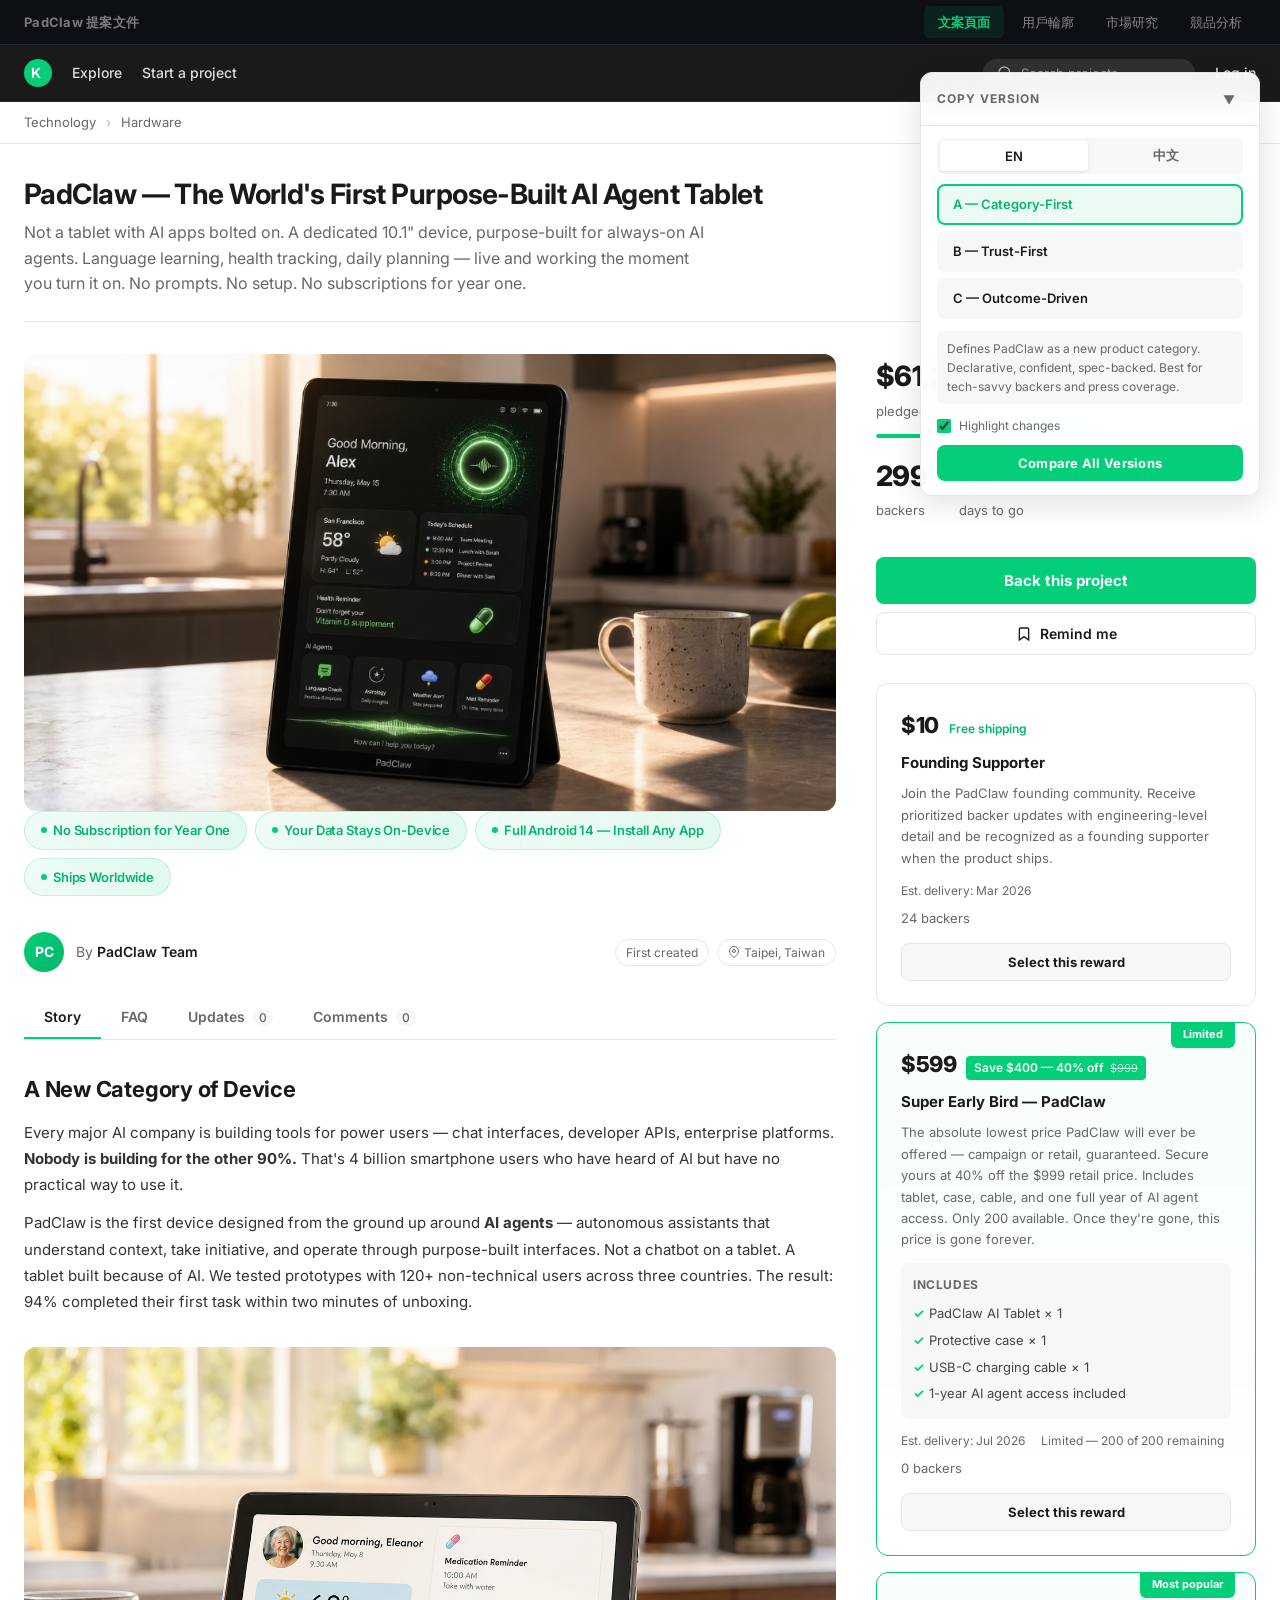
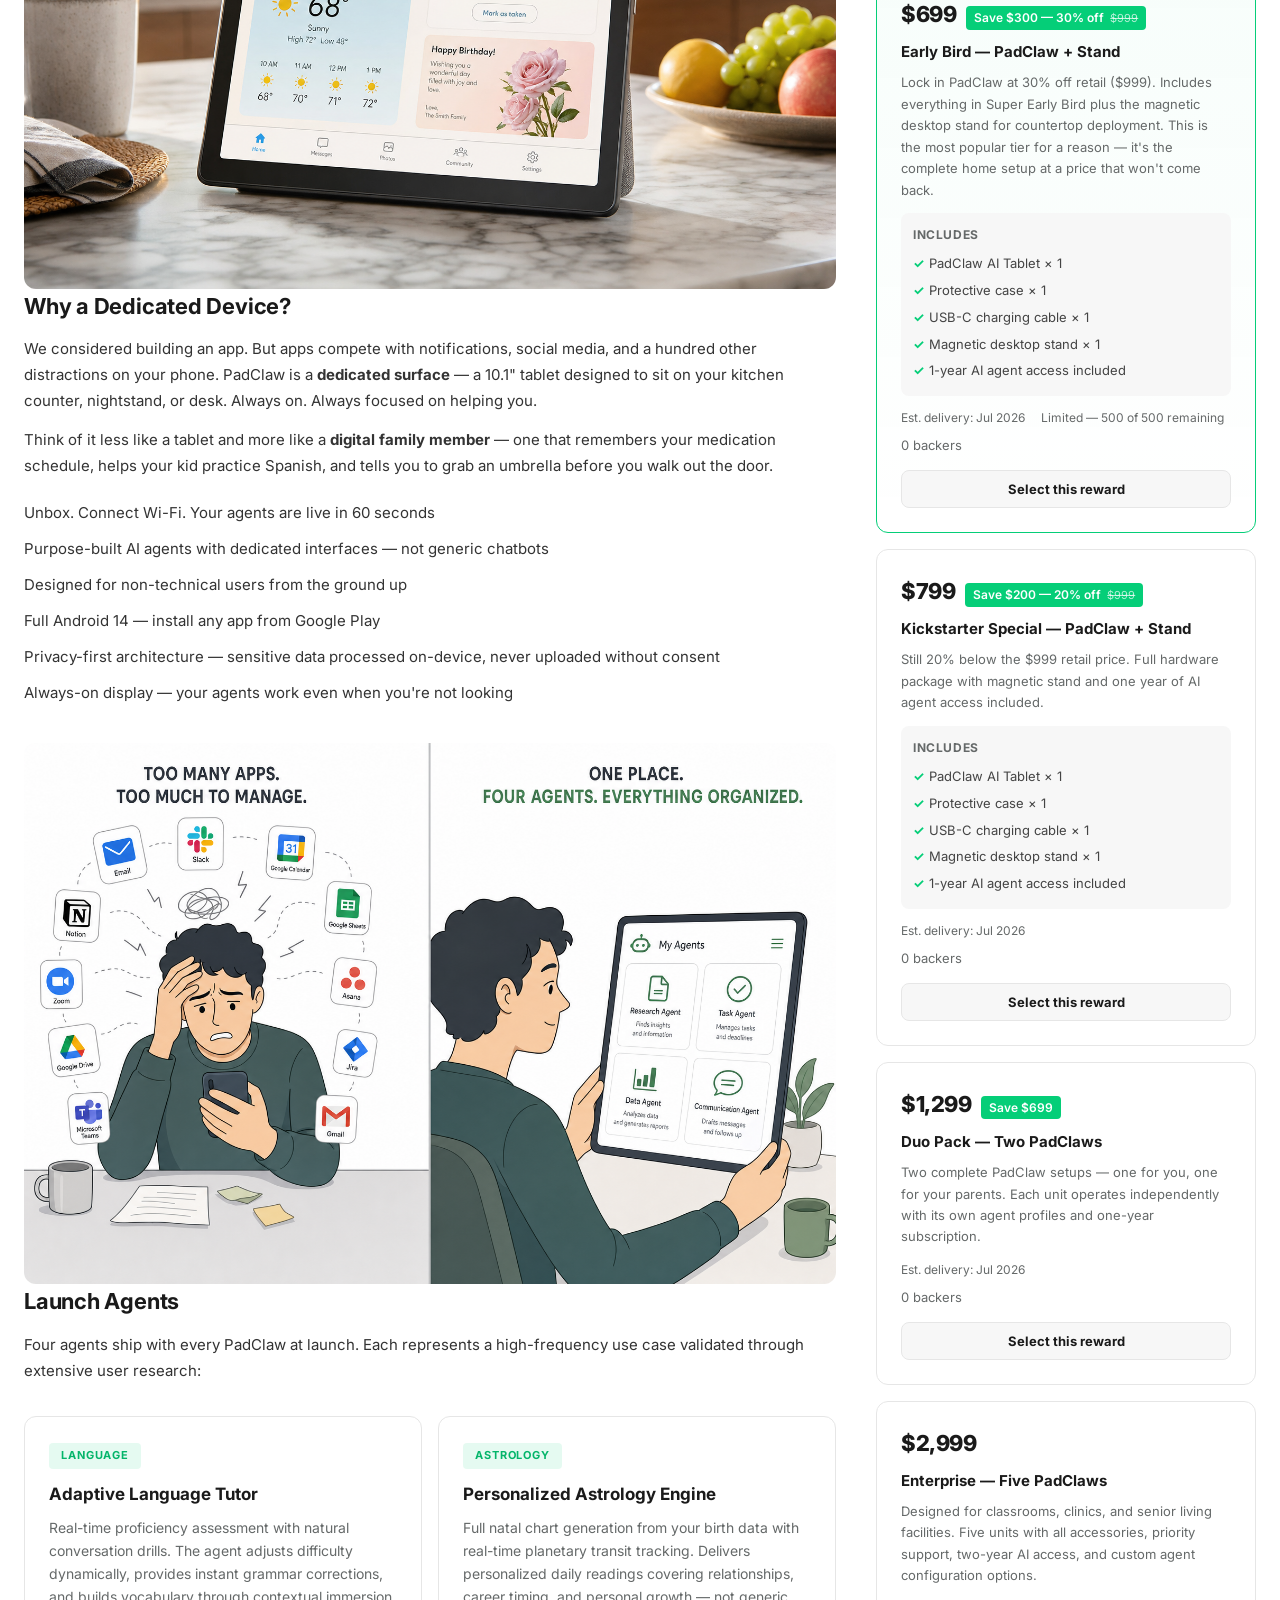
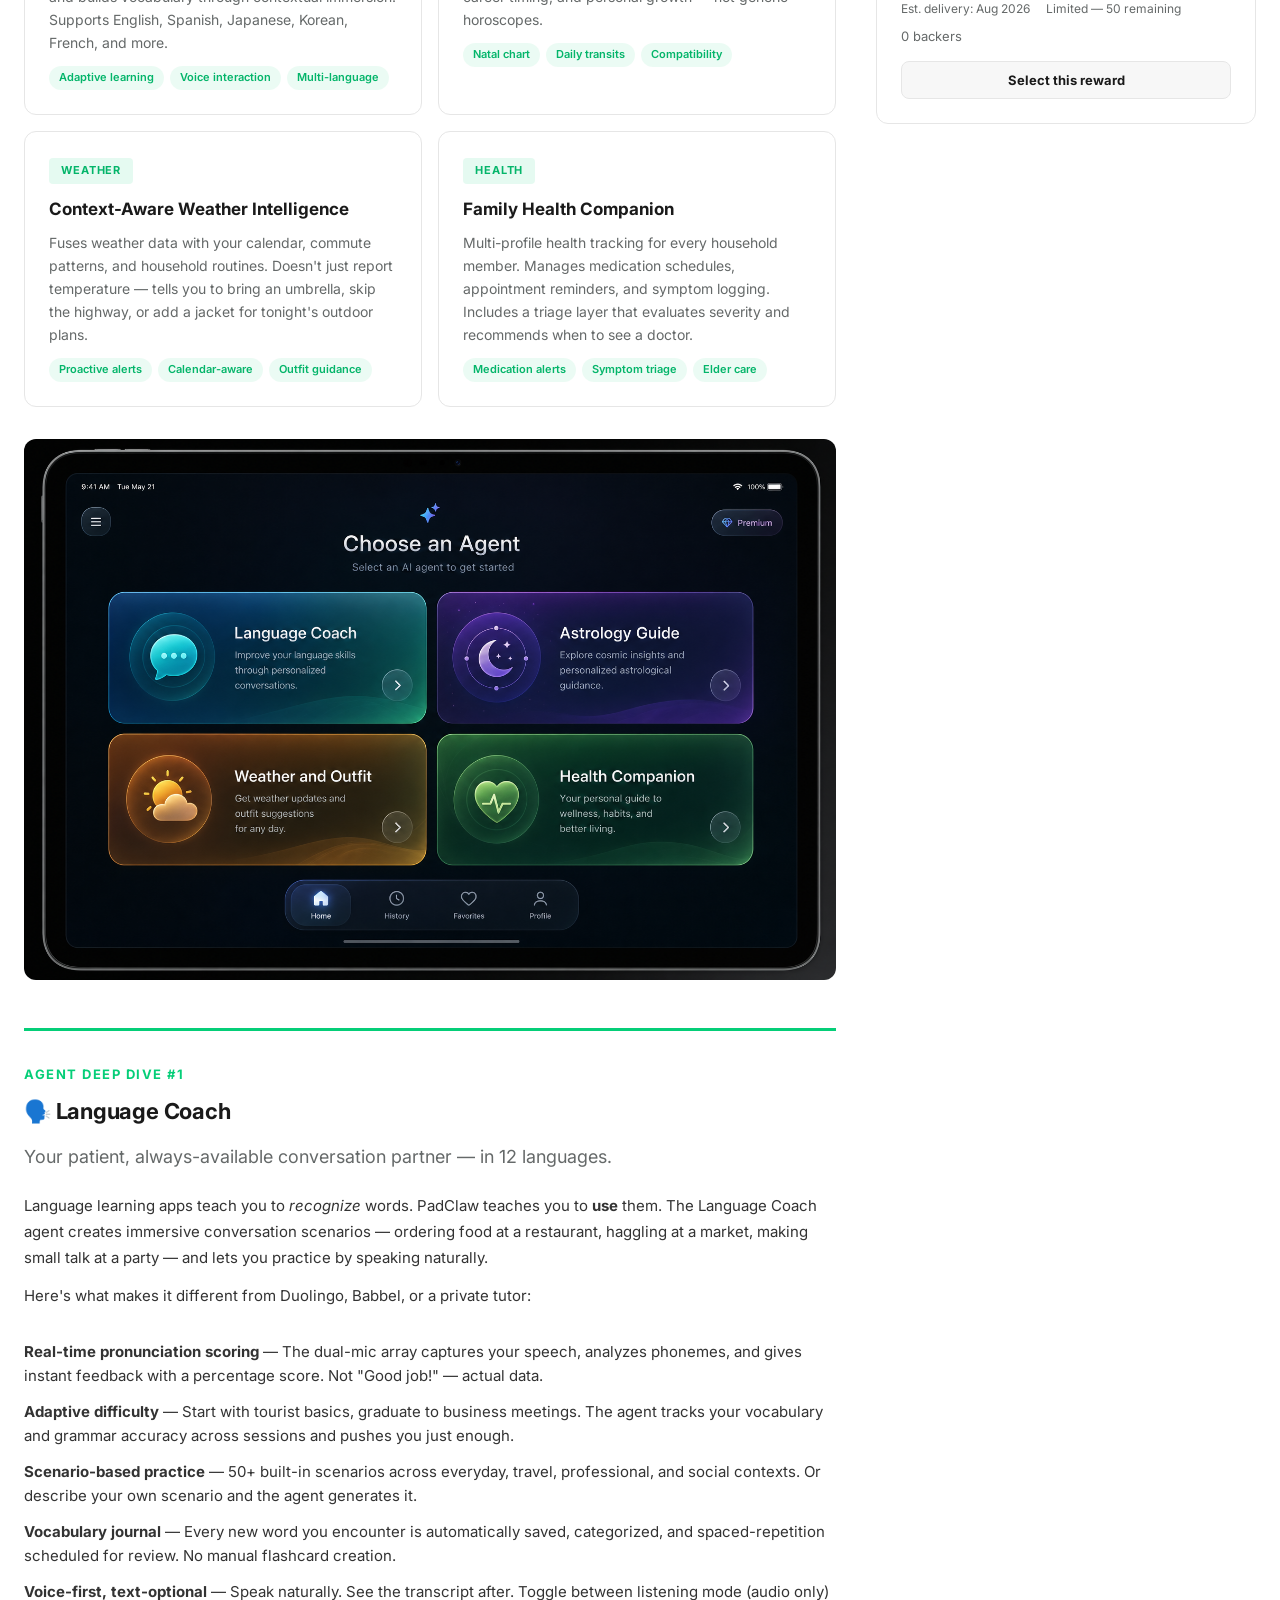
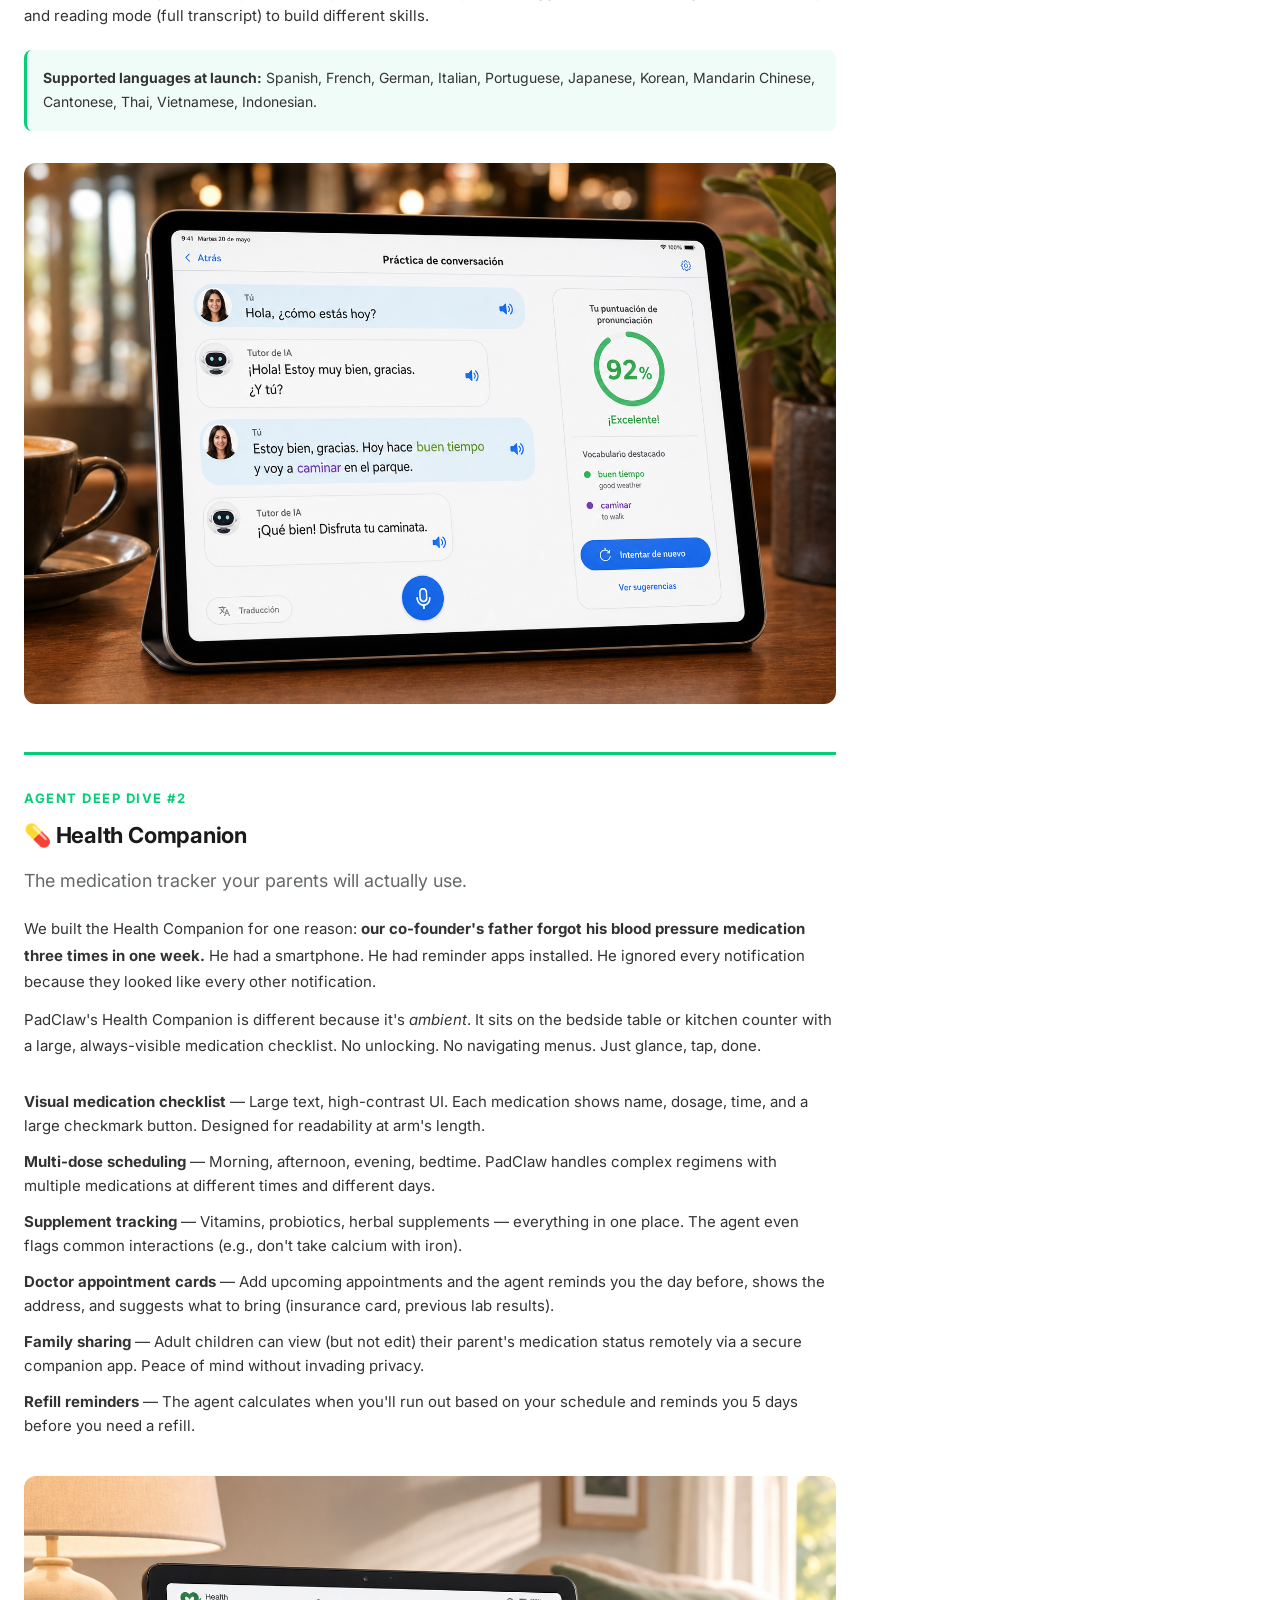
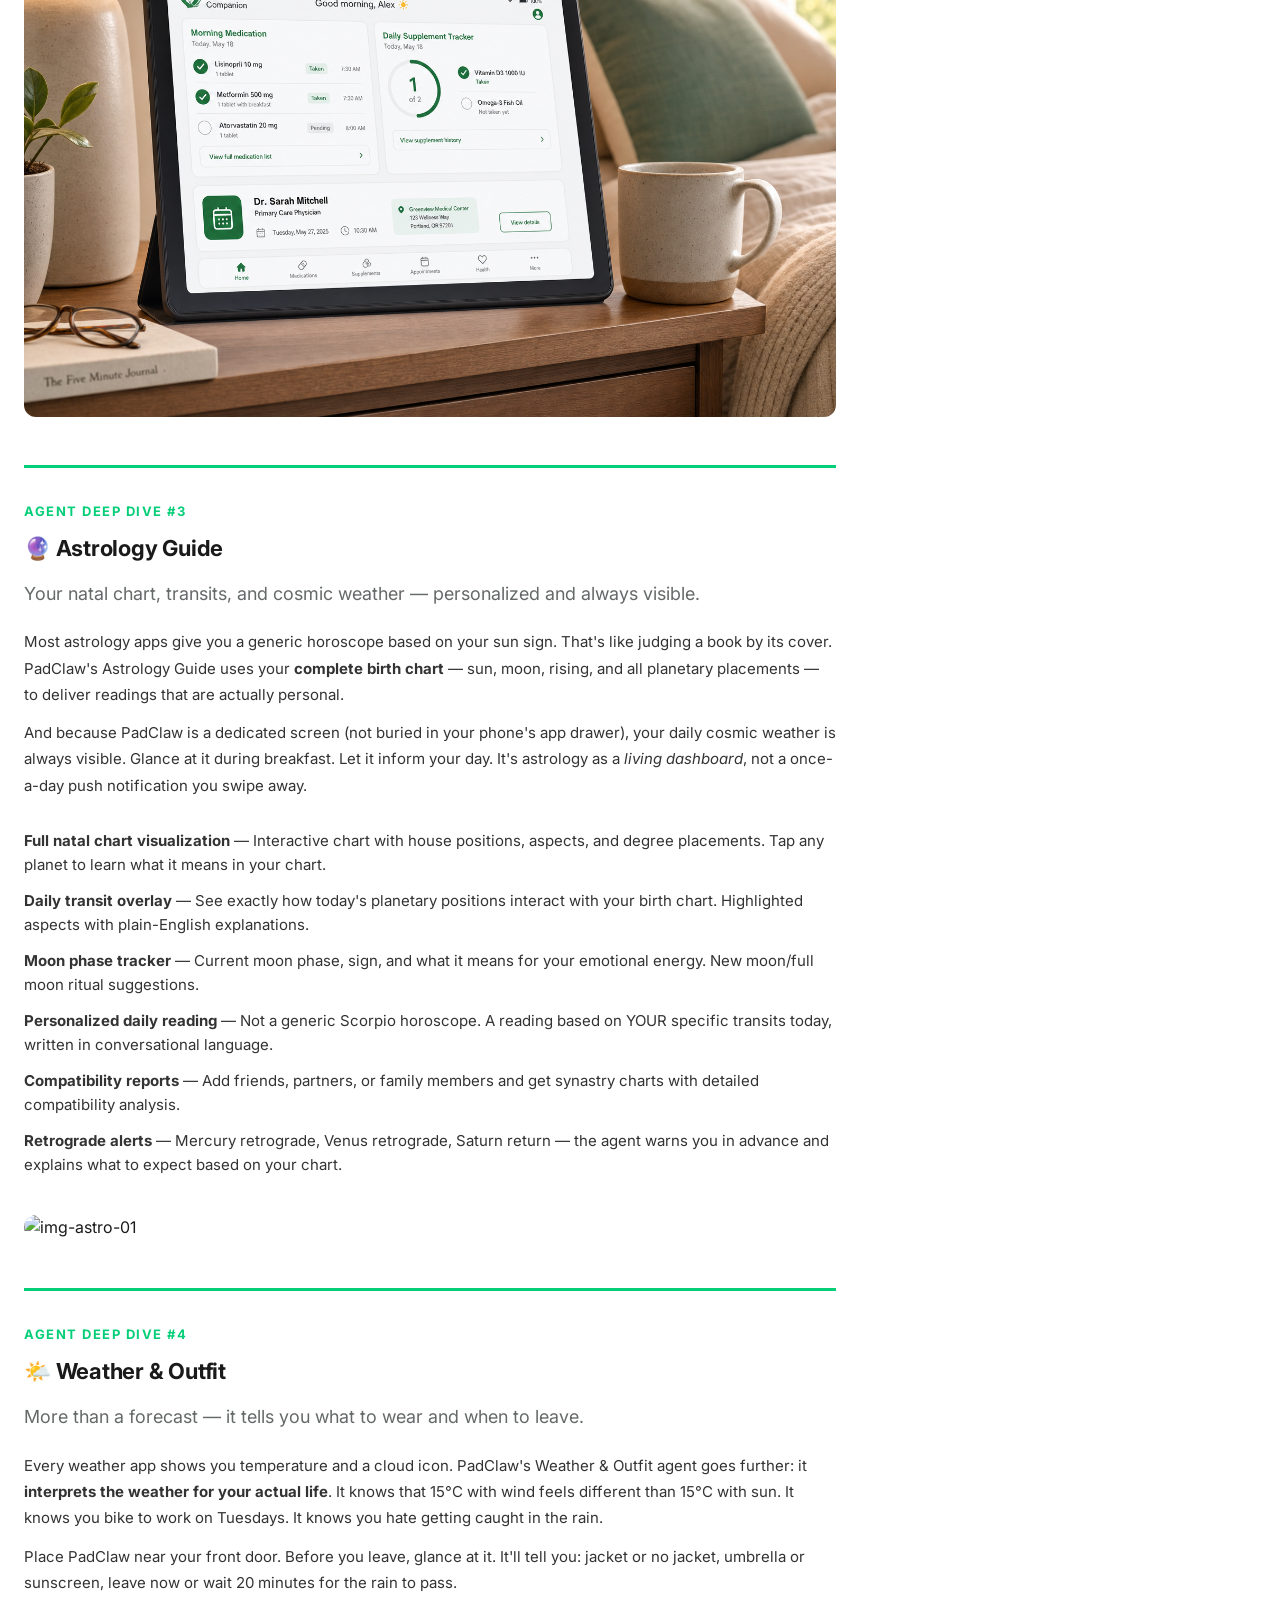
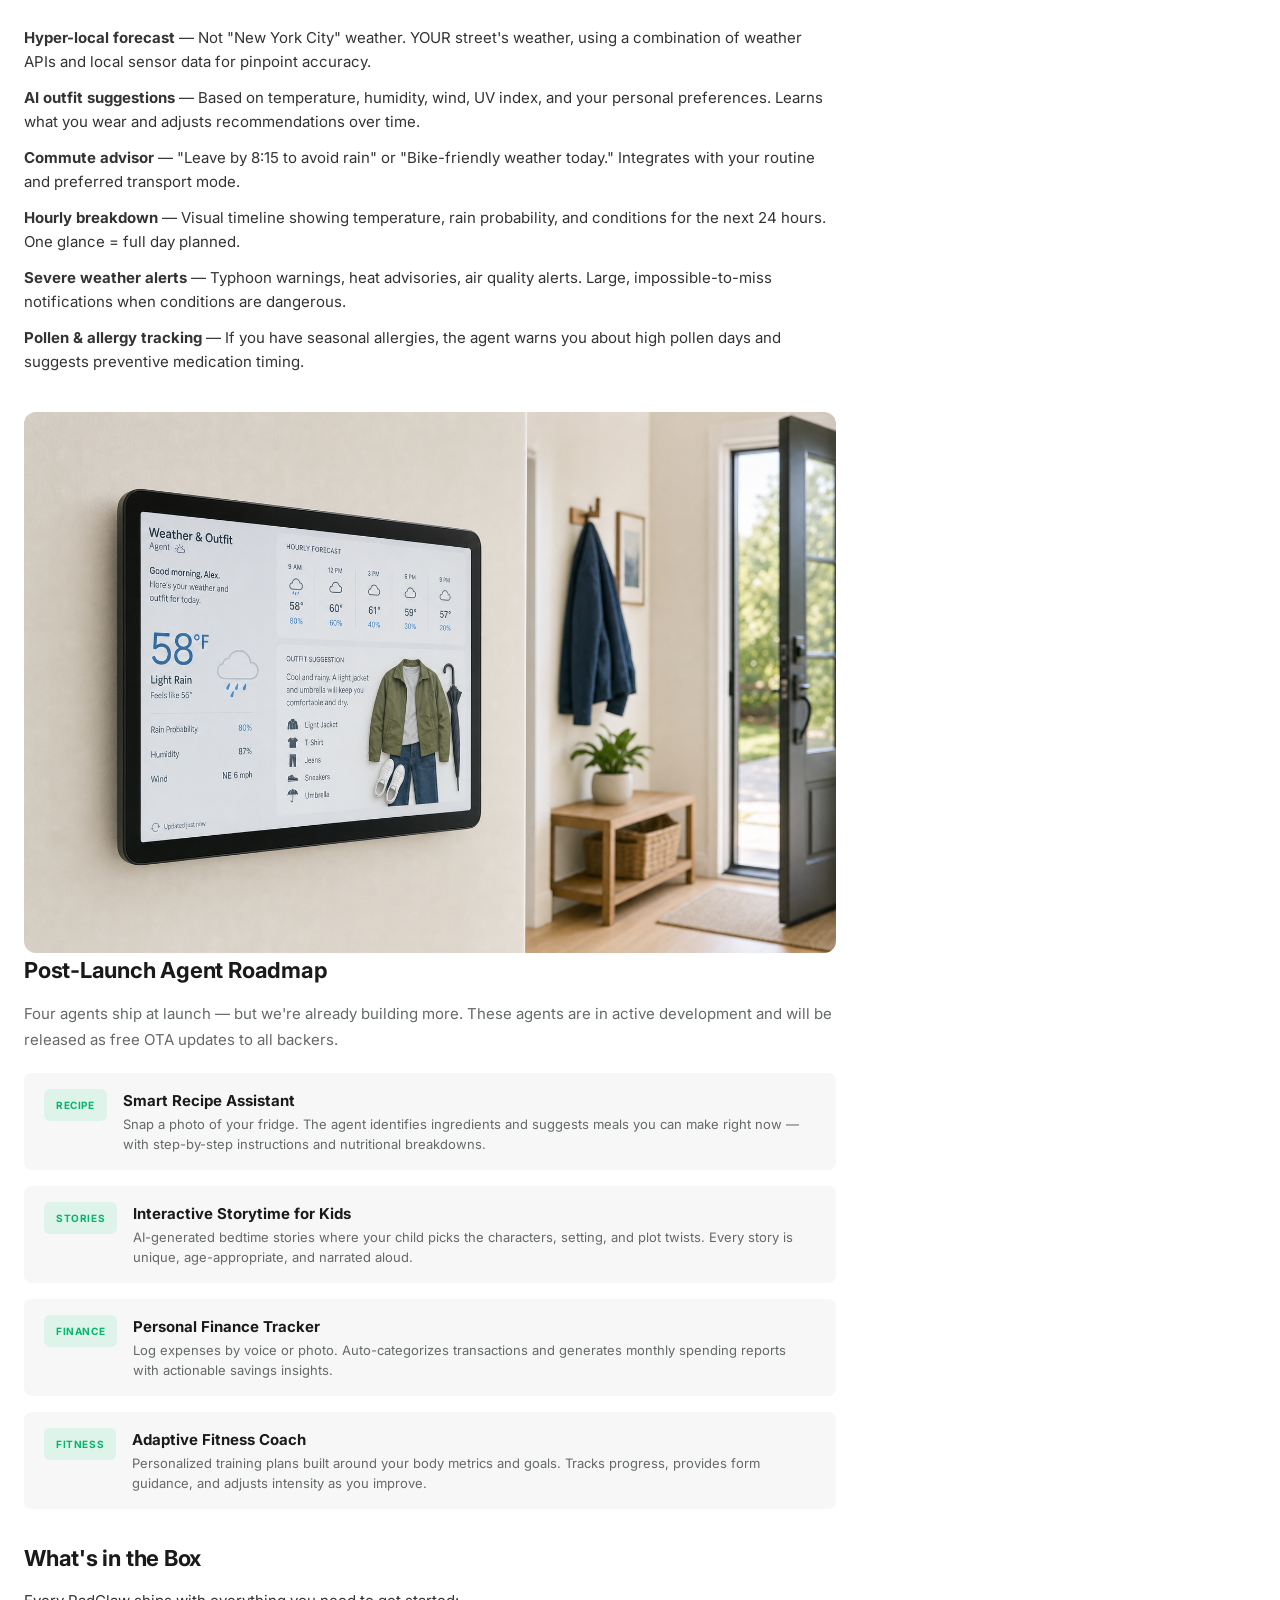
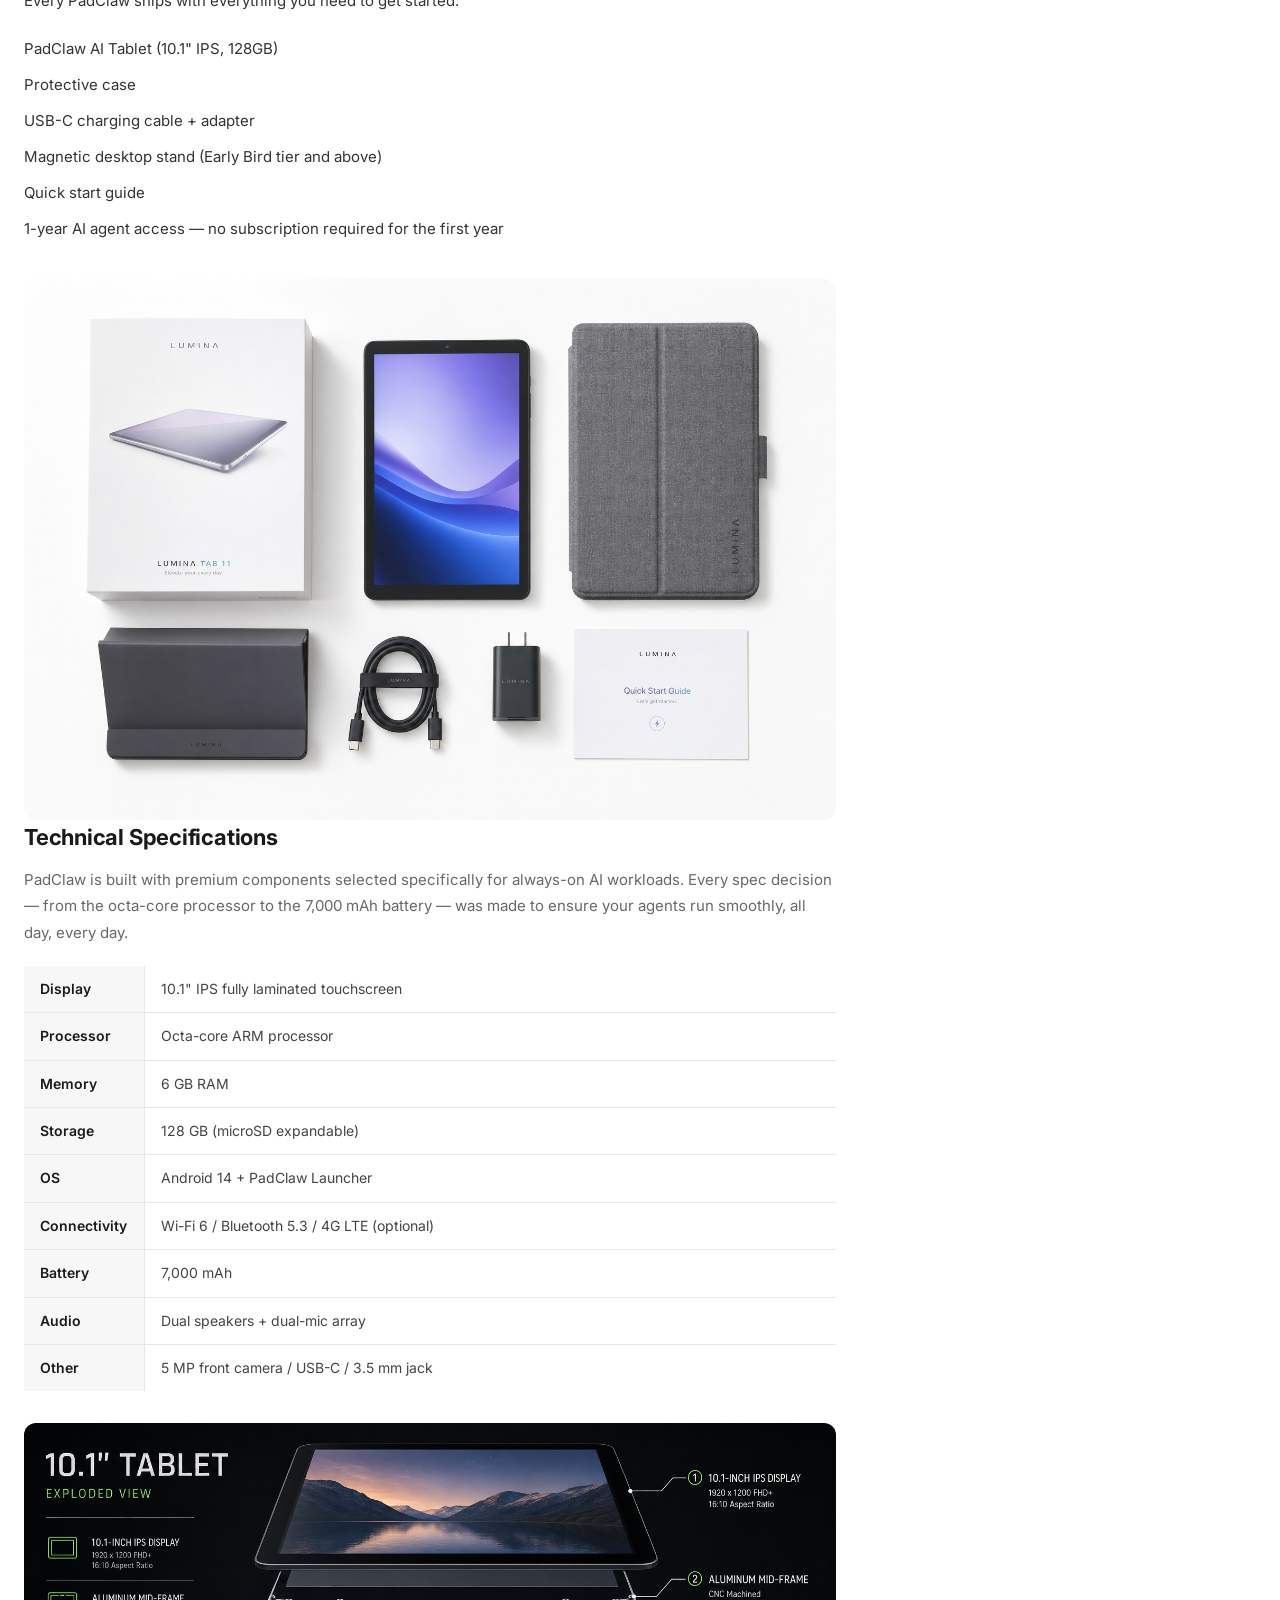
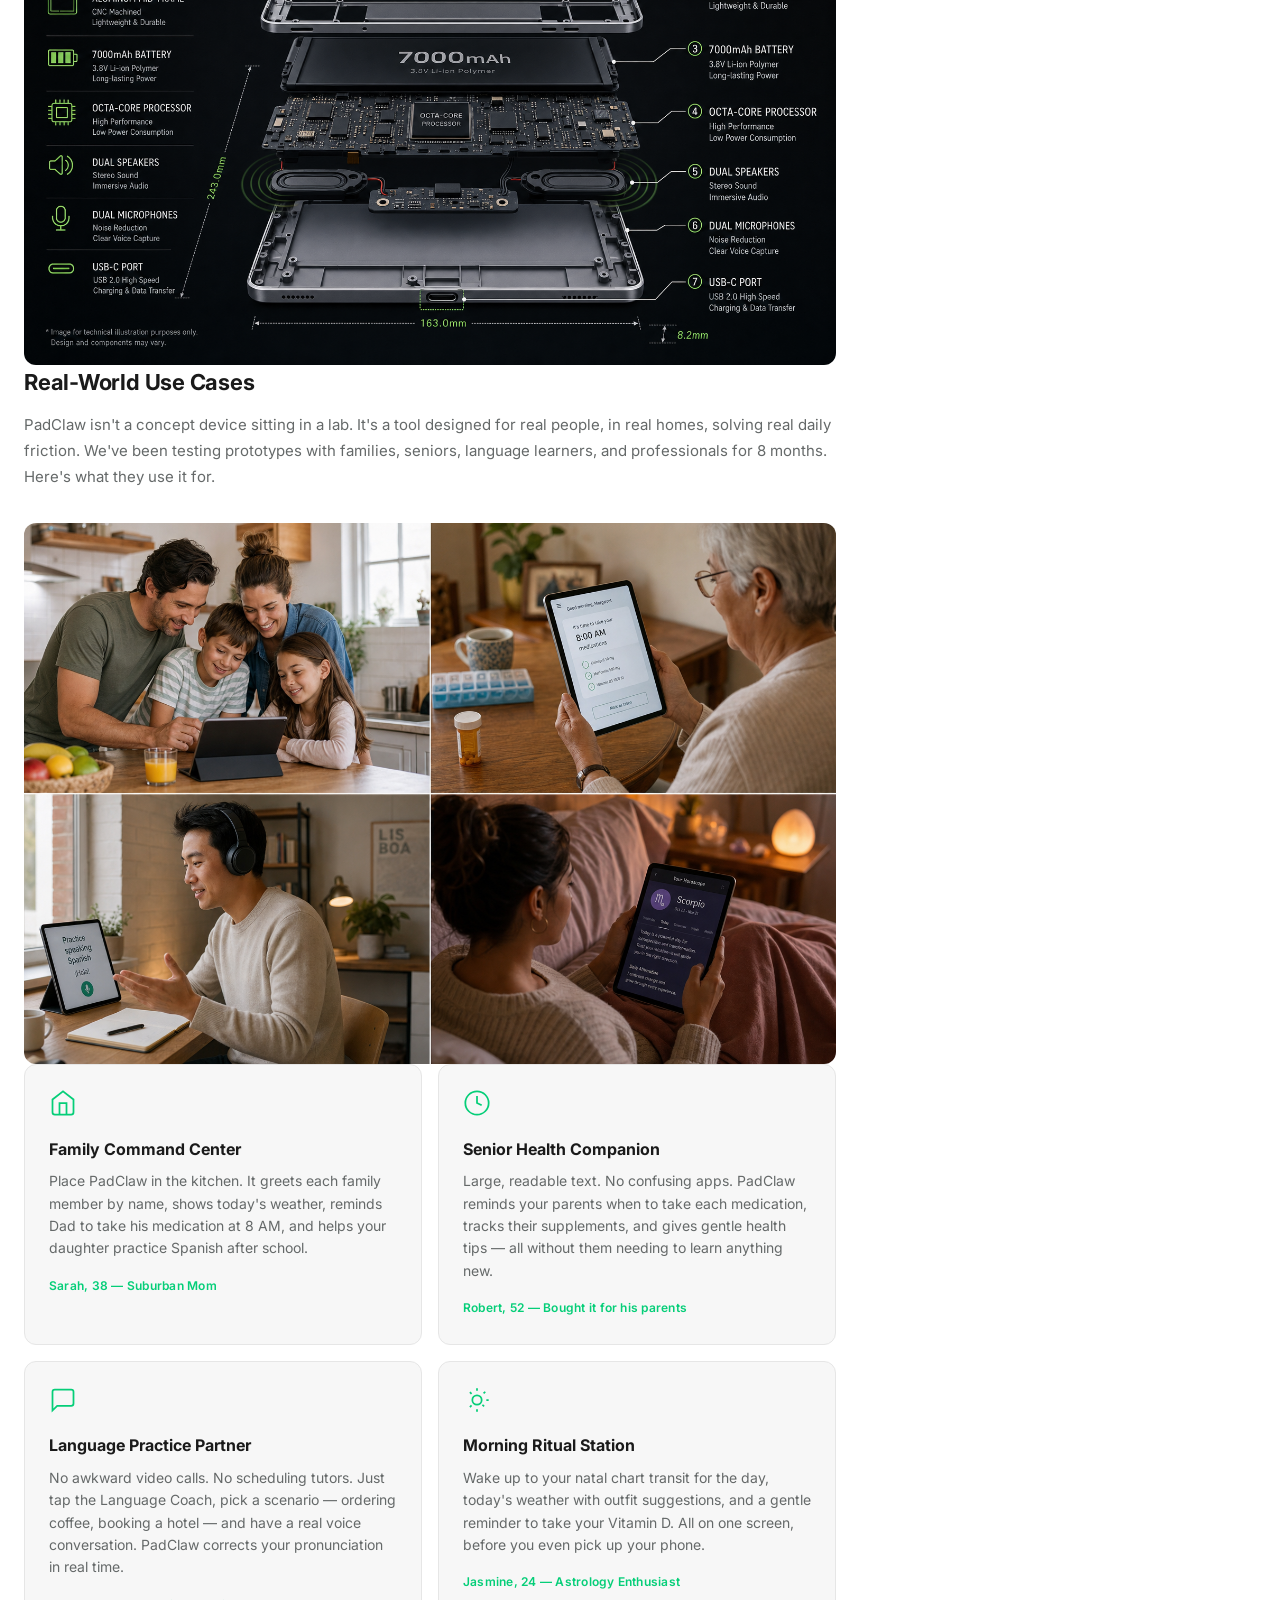
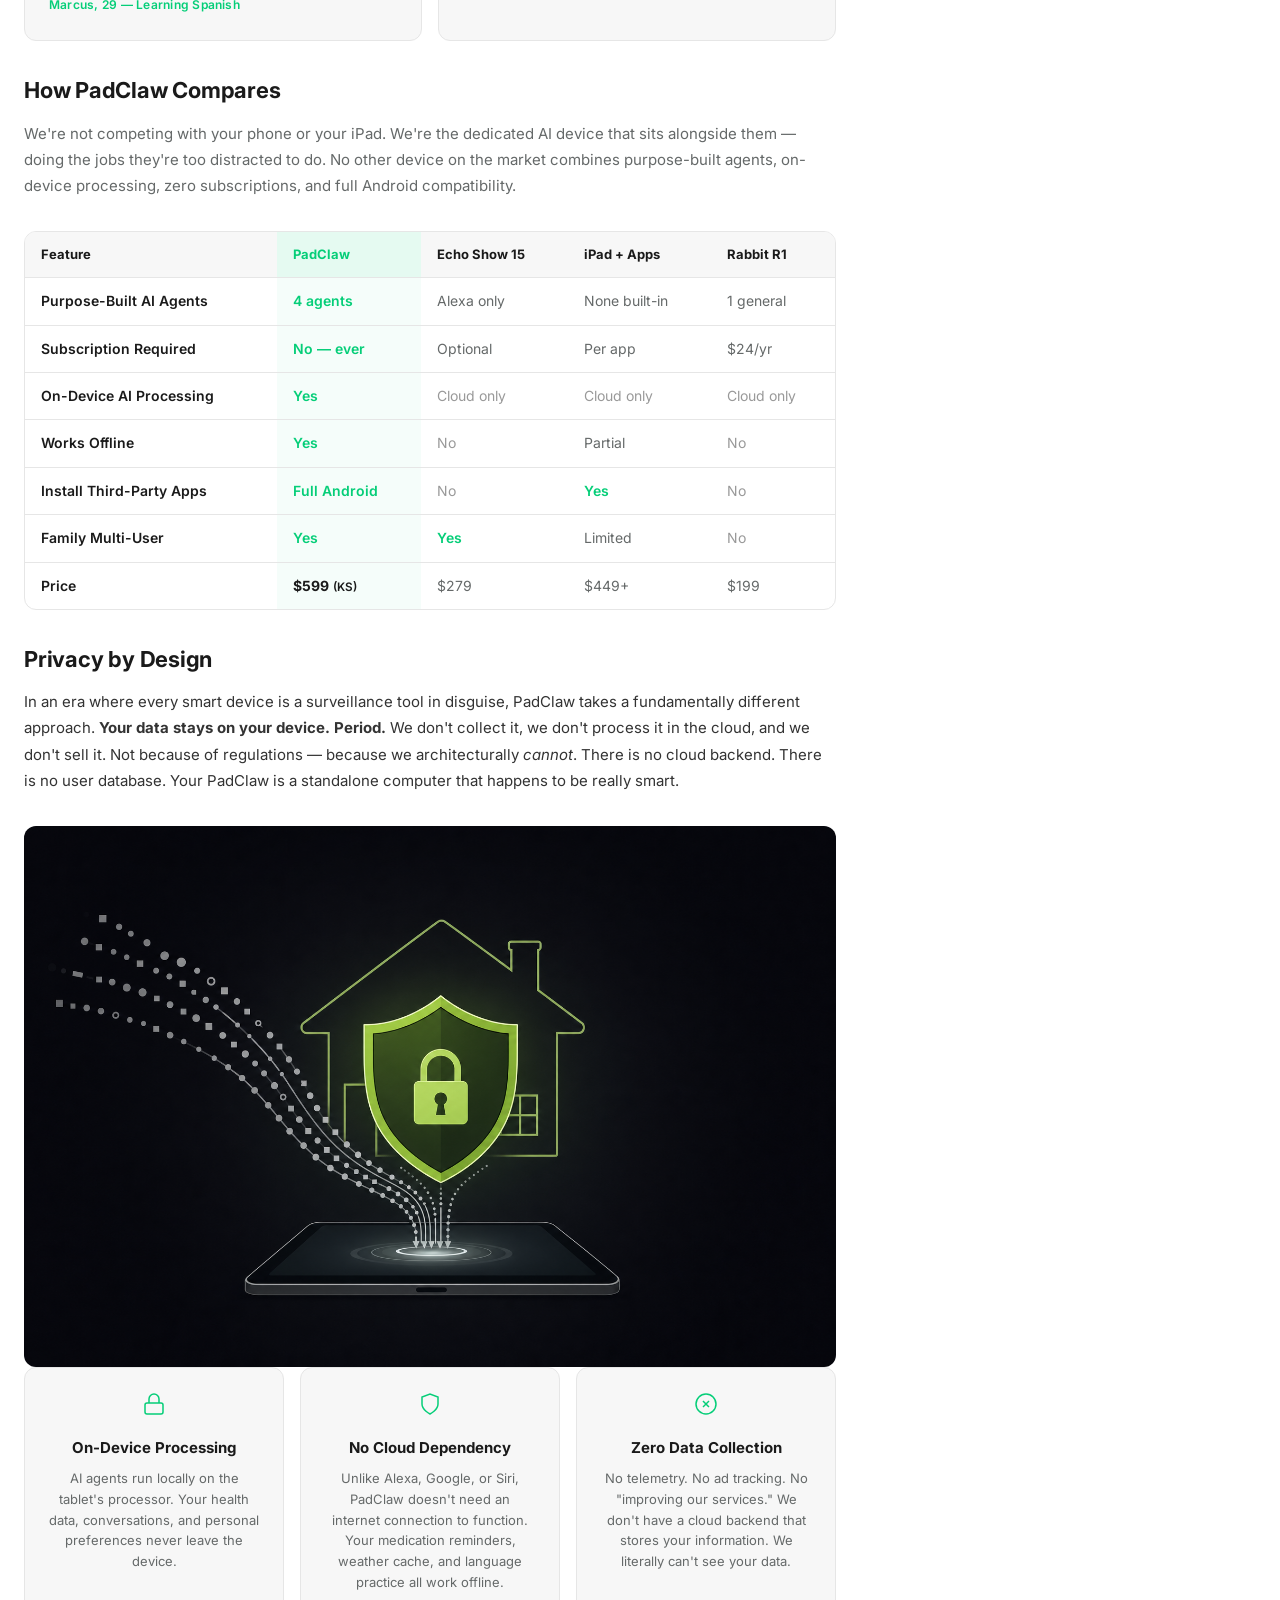
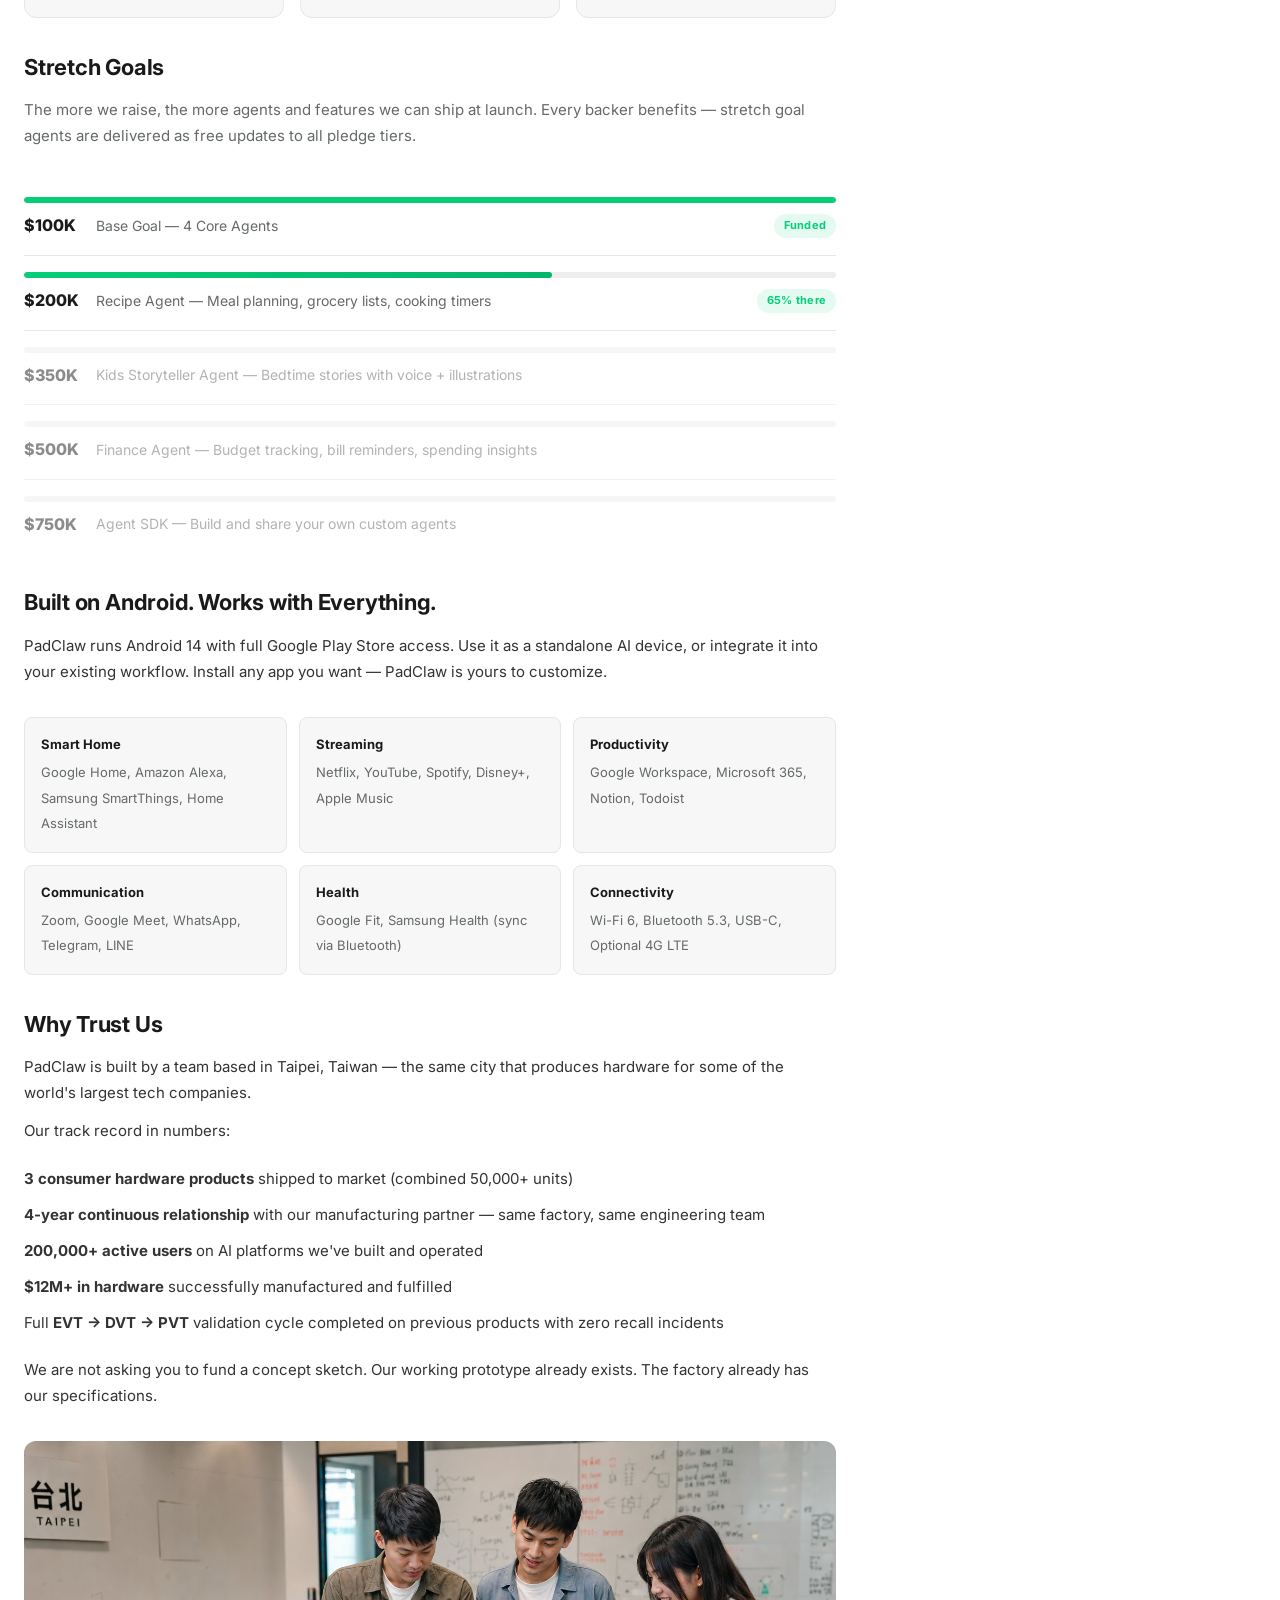
==== commit 388897aa: "用 gpt-image-2 生成 14 張募資頁面圖片，替換所有灰底佔位框" ====
--- a/index.html
+++ b/index.html
@@ -164,11 +164,7 @@
             </div>
           </div>
 
-          <div class="img-placeholder" style="background:#f0f0f0;border:2px dashed #ccc;border-radius:12px;padding:48px 24px;text-align:center;margin:24px 0;min-height:280px;display:flex;flex-direction:column;align-items:center;justify-content:center;">
-            <svg width="48" height="48" viewBox="0 0 24 24" fill="none" stroke="#bbb" stroke-width="1.5" style="margin-bottom:16px"><rect x="3" y="3" width="18" height="18" rx="2"/><circle cx="8.5" cy="8.5" r="1.5"/><path d="M21 15l-5-5L5 21"/></svg>
-            <span class="img-prompt" style="font-size:13px;color:#999;line-height:1.6;max-width:480px;font-style:italic;">Clean product photography of a 10-inch tablet on a marble kitchen counter, morning light, showing a friendly AI dashboard with weather, medication reminder, and greeting card. Warm natural lighting, shallow depth of field, lifestyle editorial style, no text overlays.</span>
-            <span style="font-size:11px;color:#ccc;margin-top:8px;">Image ID: img-lifestyle-01</span>
-          </div>
+          <div class="image-actual"><img src="img-lifestyle-01.png" alt="img-lifestyle-01" style="width:100%;border-radius:var(--ks-radius-lg);display:block;"></div>
 
           <!-- ============================================ -->
           <!-- S2: The Problem We're Solving                -->
@@ -191,11 +187,7 @@
             </ul>
           </div>
 
-          <div class="img-placeholder" style="background:#f0f0f0;border:2px dashed #ccc;border-radius:12px;padding:48px 24px;text-align:center;margin:24px 0;min-height:280px;display:flex;flex-direction:column;align-items:center;justify-content:center;">
-            <svg width="48" height="48" viewBox="0 0 24 24" fill="none" stroke="#bbb" stroke-width="1.5" style="margin-bottom:16px"><rect x="3" y="3" width="18" height="18" rx="2"/><circle cx="8.5" cy="8.5" r="1.5"/><path d="M21 15l-5-5L5 21"/></svg>
-            <span class="img-prompt" style="font-size:13px;color:#999;line-height:1.6;max-width:480px;font-style:italic;">Split-screen infographic: Left side shows a frustrated person surrounded by 12+ app icons on their phone (cluttered, overwhelming). Right side shows the same person relaxed, looking at a single clean tablet screen with 4 organized agent cards. Flat illustration style, muted colors with green (#05CE78) accent, white background.</span>
-            <span style="font-size:11px;color:#ccc;margin-top:8px;">Image ID: img-problem-01</span>
-          </div>
+          <div class="image-actual"><img src="img-problem-01.png" alt="img-problem-01" style="width:100%;border-radius:var(--ks-radius-lg);display:block;"></div>
 
           <!-- ============================================ -->
           <!-- S3: Meet the Agents                          -->
@@ -233,11 +225,7 @@
             </div>
           </div>
 
-          <div class="img-placeholder" style="background:#f0f0f0;border:2px dashed #ccc;border-radius:12px;padding:48px 24px;text-align:center;margin:24px 0;min-height:280px;display:flex;flex-direction:column;align-items:center;justify-content:center;">
-            <svg width="48" height="48" viewBox="0 0 24 24" fill="none" stroke="#bbb" stroke-width="1.5" style="margin-bottom:16px"><rect x="3" y="3" width="18" height="18" rx="2"/><circle cx="8.5" cy="8.5" r="1.5"/><path d="M21 15l-5-5L5 21"/></svg>
-            <span class="img-prompt" style="font-size:13px;color:#999;line-height:1.6;max-width:480px;font-style:italic;">UI screenshot mockup of PadClaw tablet showing the agent selection screen: four large cards in a 2x2 grid — Language Coach (blue-green gradient), Astrology Guide (purple-indigo gradient), Weather & Outfit (orange-yellow gradient), Health Companion (green gradient). Each card shows an abstract icon and agent name. Dark mode UI, rounded corners, premium glassmorphism. 16:10 aspect ratio.</span>
-            <span style="font-size:11px;color:#ccc;margin-top:8px;">Image ID: img-agents-01</span>
-          </div>
+          <div class="image-actual"><img src="img-agents-01.png" alt="img-agents-01" style="width:100%;border-radius:var(--ks-radius-lg);display:block;"></div>
 
           <!-- ============================================ -->
           <!-- DEEP DIVE: Language Agent                    -->
@@ -260,11 +248,7 @@
             <p style="margin-top:16px;padding:16px;background:rgba(5,206,120,0.06);border-radius:8px;border-left:3px solid #05CE78;font-size:14px;"><strong>Supported languages at launch:</strong> Spanish, French, German, Italian, Portuguese, Japanese, Korean, Mandarin Chinese, Cantonese, Thai, Vietnamese, Indonesian.</p>
           </div>
 
-          <div class="img-placeholder" style="background:#f0f0f0;border:2px dashed #ccc;border-radius:12px;padding:48px 24px;text-align:center;margin:24px 0;min-height:280px;display:flex;flex-direction:column;align-items:center;justify-content:center;">
-            <svg width="48" height="48" viewBox="0 0 24 24" fill="none" stroke="#bbb" stroke-width="1.5" style="margin-bottom:16px"><rect x="3" y="3" width="18" height="18" rx="2"/><circle cx="8.5" cy="8.5" r="1.5"/><path d="M21 15l-5-5L5 21"/></svg>
-            <span class="img-prompt" style="font-size:13px;color:#999;line-height:1.6;max-width:480px;font-style:italic;">Close-up of PadClaw tablet screen showing a Spanish conversation practice session. The screen displays a dialogue between the user and AI tutor, with pronunciation score (92%), vocabulary highlights, and a 'Try Again' button. Warm café background blurred behind the tablet. Product photography style.</span>
-            <span style="font-size:11px;color:#ccc;margin-top:8px;">Image ID: img-lang-01</span>
-          </div>
+          <div class="image-actual"><img src="img-lang-01.png" alt="img-lang-01" style="width:100%;border-radius:var(--ks-radius-lg);display:block;"></div>
 
           <!-- ============================================ -->
           <!-- DEEP DIVE: Health Agent                      -->
@@ -287,11 +271,7 @@
             </ul>
           </div>
 
-          <div class="img-placeholder" style="background:#f0f0f0;border:2px dashed #ccc;border-radius:12px;padding:48px 24px;text-align:center;margin:24px 0;min-height:280px;display:flex;flex-direction:column;align-items:center;justify-content:center;">
-            <svg width="48" height="48" viewBox="0 0 24 24" fill="none" stroke="#bbb" stroke-width="1.5" style="margin-bottom:16px"><rect x="3" y="3" width="18" height="18" rx="2"/><circle cx="8.5" cy="8.5" r="1.5"/><path d="M21 15l-5-5L5 21"/></svg>
-            <span class="img-prompt" style="font-size:13px;color:#999;line-height:1.6;max-width:480px;font-style:italic;">PadClaw tablet on a bedside table showing the Health Companion screen: morning medication checklist (3 items, 2 checked), daily supplement tracker, and upcoming doctor appointment card. Clean medical-friendly UI with green accents. Soft morning light, cozy bedroom setting.</span>
-            <span style="font-size:11px;color:#ccc;margin-top:8px;">Image ID: img-health-01</span>
-          </div>
+          <div class="image-actual"><img src="img-health-01.png" alt="img-health-01" style="width:100%;border-radius:var(--ks-radius-lg);display:block;"></div>
 
           <!-- ============================================ -->
           <!-- DEEP DIVE: Astrology Agent                   -->
@@ -314,11 +294,7 @@
             </ul>
           </div>
 
-          <div class="img-placeholder" style="background:#f0f0f0;border:2px dashed #ccc;border-radius:12px;padding:48px 24px;text-align:center;margin:24px 0;min-height:280px;display:flex;flex-direction:column;align-items:center;justify-content:center;">
-            <svg width="48" height="48" viewBox="0 0 24 24" fill="none" stroke="#bbb" stroke-width="1.5" style="margin-bottom:16px"><rect x="3" y="3" width="18" height="18" rx="2"/><circle cx="8.5" cy="8.5" r="1.5"/><path d="M21 15l-5-5L5 21"/></svg>
-            <span class="img-prompt" style="font-size:13px;color:#999;line-height:1.6;max-width:480px;font-style:italic;">PadClaw tablet displaying a natal chart visualization with transit overlay. The screen shows today's cosmic weather, moon phase, and a personalized daily reading card. Dark celestial UI theme with purple and gold accents. Flat lay photography on a wooden desk with crystals and a coffee cup nearby.</span>
-            <span style="font-size:11px;color:#ccc;margin-top:8px;">Image ID: img-astro-01</span>
-          </div>
+          <div class="image-actual"><img src="img-astro-01.png" alt="img-astro-01" style="width:100%;border-radius:var(--ks-radius-lg);display:block;"></div>
 
           <!-- ============================================ -->
           <!-- DEEP DIVE: Weather Agent                     -->
@@ -341,11 +317,7 @@
             </ul>
           </div>
 
-          <div class="img-placeholder" style="background:#f0f0f0;border:2px dashed #ccc;border-radius:12px;padding:48px 24px;text-align:center;margin:24px 0;min-height:280px;display:flex;flex-direction:column;align-items:center;justify-content:center;">
-            <svg width="48" height="48" viewBox="0 0 24 24" fill="none" stroke="#bbb" stroke-width="1.5" style="margin-bottom:16px"><rect x="3" y="3" width="18" height="18" rx="2"/><circle cx="8.5" cy="8.5" r="1.5"/><path d="M21 15l-5-5L5 21"/></svg>
-            <span class="img-prompt" style="font-size:13px;color:#999;line-height:1.6;max-width:480px;font-style:italic;">PadClaw tablet mounted on a wall near an entryway, showing the Weather & Outfit agent: current temperature, hourly forecast, rain probability, and AI-suggested outfit for the day (casual jacket + umbrella). Clean minimal UI, daylight photography, modern home interior.</span>
-            <span style="font-size:11px;color:#ccc;margin-top:8px;">Image ID: img-weather-01</span>
-          </div>
+          <div class="image-actual"><img src="img-weather-01.png" alt="img-weather-01" style="width:100%;border-radius:var(--ks-radius-lg);display:block;"></div>
 
           <!-- ============================================ -->
           <!-- S4: Coming Next                              -->
@@ -383,11 +355,7 @@
             </div>
           </div>
 
-          <div class="img-placeholder" style="background:#f0f0f0;border:2px dashed #ccc;border-radius:12px;padding:48px 24px;text-align:center;margin:24px 0;min-height:280px;display:flex;flex-direction:column;align-items:center;justify-content:center;">
-            <svg width="48" height="48" viewBox="0 0 24 24" fill="none" stroke="#bbb" stroke-width="1.5" style="margin-bottom:16px"><rect x="3" y="3" width="18" height="18" rx="2"/><circle cx="8.5" cy="8.5" r="1.5"/><path d="M21 15l-5-5L5 21"/></svg>
-            <span class="img-prompt" style="font-size:13px;color:#999;line-height:1.6;max-width:480px;font-style:italic;">Flat lay product photography of PadClaw unboxing: tablet centered, surrounded by accessories neatly arranged — magnetic stand, USB-C cable, power adapter, quick start card, premium fabric case. All items on a clean white surface with subtle shadows. Overhead shot, studio lighting.</span>
-            <span style="font-size:11px;color:#ccc;margin-top:8px;">Image ID: img-unboxing-01</span>
-          </div>
+          <div class="image-actual"><img src="img-unboxing-01.png" alt="img-unboxing-01" style="width:100%;border-radius:var(--ks-radius-lg);display:block;"></div>
 
           <!-- ============================================ -->
           <!-- S6: Specs (shared across versions)           -->
@@ -410,11 +378,7 @@
             </table>
           </div>
 
-          <div class="img-placeholder" style="background:#f0f0f0;border:2px dashed #ccc;border-radius:12px;padding:48px 24px;text-align:center;margin:24px 0;min-height:280px;display:flex;flex-direction:column;align-items:center;justify-content:center;">
-            <svg width="48" height="48" viewBox="0 0 24 24" fill="none" stroke="#bbb" stroke-width="1.5" style="margin-bottom:16px"><rect x="3" y="3" width="18" height="18" rx="2"/><circle cx="8.5" cy="8.5" r="1.5"/><path d="M21 15l-5-5L5 21"/></svg>
-            <span class="img-prompt" style="font-size:13px;color:#999;line-height:1.6;max-width:480px;font-style:italic;">Technical exploded view illustration of PadClaw tablet: layers showing the 10.1-inch IPS display, aluminum mid-frame, 7000mAh battery, octa-core processor, dual speakers, dual microphones, USB-C port. Engineering diagram style with callout labels, dark background with white/green lines.</span>
-            <span style="font-size:11px;color:#ccc;margin-top:8px;">Image ID: img-exploded-01</span>
-          </div>
+          <div class="image-actual"><img src="img-exploded-01.png" alt="img-exploded-01" style="width:100%;border-radius:var(--ks-radius-lg);display:block;"></div>
 
           <!-- ============================================ -->
           <!-- Real-World Use Cases                         -->
@@ -424,11 +388,7 @@
             <p style="color:var(--ks-text-secondary);margin-bottom:24px;">PadClaw isn't a concept device sitting in a lab. It's a tool designed for real people, in real homes, solving real daily friction. We've been testing prototypes with families, seniors, language learners, and professionals for 8 months. Here's what they use it for.</p>
           </div>
 
-          <div class="img-placeholder" style="background:#f0f0f0;border:2px dashed #ccc;border-radius:12px;padding:48px 24px;text-align:center;margin:24px 0;min-height:280px;display:flex;flex-direction:column;align-items:center;justify-content:center;">
-            <svg width="48" height="48" viewBox="0 0 24 24" fill="none" stroke="#bbb" stroke-width="1.5" style="margin-bottom:16px"><rect x="3" y="3" width="18" height="18" rx="2"/><circle cx="8.5" cy="8.5" r="1.5"/><path d="M21 15l-5-5L5 21"/></svg>
-            <span class="img-prompt" style="font-size:13px;color:#999;line-height:1.6;max-width:480px;font-style:italic;">Lifestyle montage of 4 scenes: (top-left) family in kitchen with PadClaw on counter, (top-right) elderly person reading medication reminder, (bottom-left) young professional practicing language at desk, (bottom-right) person checking astrology reading in bed. Warm documentary photography style, natural light, candid moments.</span>
-            <span style="font-size:11px;color:#ccc;margin-top:8px;">Image ID: img-usecase-01</span>
-          </div>
+          <div class="image-actual"><img src="img-usecase-01.png" alt="img-usecase-01" style="width:100%;border-radius:var(--ks-radius-lg);display:block;"></div>
 
           <div class="use-cases-grid">
             <div class="use-case-card">
@@ -546,11 +506,7 @@
             <p style="margin-bottom:20px;">In an era where every smart device is a surveillance tool in disguise, PadClaw takes a fundamentally different approach. <strong>Your data stays on your device. Period.</strong> We don't collect it, we don't process it in the cloud, and we don't sell it. Not because of regulations — because we architecturally <em>cannot</em>. There is no cloud backend. There is no user database. Your PadClaw is a standalone computer that happens to be really smart.</p>
           </div>
 
-          <div class="img-placeholder" style="background:#f0f0f0;border:2px dashed #ccc;border-radius:12px;padding:48px 24px;text-align:center;margin:24px 0;min-height:280px;display:flex;flex-direction:column;align-items:center;justify-content:center;">
-            <svg width="48" height="48" viewBox="0 0 24 24" fill="none" stroke="#bbb" stroke-width="1.5" style="margin-bottom:16px"><rect x="3" y="3" width="18" height="18" rx="2"/><circle cx="8.5" cy="8.5" r="1.5"/><path d="M21 15l-5-5L5 21"/></svg>
-            <span class="img-prompt" style="font-size:13px;color:#999;line-height:1.6;max-width:480px;font-style:italic;">Conceptual illustration: a shield icon protecting a house, with data streams flowing INTO the tablet but NOT flowing out to any cloud. Simple vector style, dark background, green shield, grey data particles. Security concept art, minimal, professional.</span>
-            <span style="font-size:11px;color:#ccc;margin-top:8px;">Image ID: img-privacy-01</span>
-          </div>
+          <div class="image-actual"><img src="img-privacy-01.png" alt="img-privacy-01" style="width:100%;border-radius:var(--ks-radius-lg);display:block;"></div>
 
           <div class="privacy-grid">
             <div class="privacy-card">
@@ -671,17 +627,9 @@
             </div>
           </div>
 
-          <div class="img-placeholder" style="background:#f0f0f0;border:2px dashed #ccc;border-radius:12px;padding:48px 24px;text-align:center;margin:24px 0;min-height:280px;display:flex;flex-direction:column;align-items:center;justify-content:center;">
-            <svg width="48" height="48" viewBox="0 0 24 24" fill="none" stroke="#bbb" stroke-width="1.5" style="margin-bottom:16px"><rect x="3" y="3" width="18" height="18" rx="2"/><circle cx="8.5" cy="8.5" r="1.5"/><path d="M21 15l-5-5L5 21"/></svg>
-            <span class="img-prompt" style="font-size:13px;color:#999;line-height:1.6;max-width:480px;font-style:italic;">Candid photo of the PadClaw engineering team (5-6 people) in their Taipei office/lab. They're gathered around a table with prototype tablets, circuit boards, and laptops. Natural office lighting, casual professional attire, smiling and focused. Authentic team photo, not stock.</span>
-            <span style="font-size:11px;color:#ccc;margin-top:8px;">Image ID: img-team-01</span>
-          </div>
-
-          <div class="img-placeholder" style="background:#f0f0f0;border:2px dashed #ccc;border-radius:12px;padding:48px 24px;text-align:center;margin:24px 0;min-height:280px;display:flex;flex-direction:column;align-items:center;justify-content:center;">
-            <svg width="48" height="48" viewBox="0 0 24 24" fill="none" stroke="#bbb" stroke-width="1.5" style="margin-bottom:16px"><rect x="3" y="3" width="18" height="18" rx="2"/><circle cx="8.5" cy="8.5" r="1.5"/><path d="M21 15l-5-5L5 21"/></svg>
-            <span class="img-prompt" style="font-size:13px;color:#999;line-height:1.6;max-width:480px;font-style:italic;">Interior of a modern electronics factory showing PadClaw tablet assembly line. Clean room environment, automated pick-and-place machines, quality inspection station. Industrial photography, well-lit, professional manufacturing environment.</span>
-            <span style="font-size:11px;color:#ccc;margin-top:8px;">Image ID: img-factory-01</span>
-          </div>
+          <div class="image-actual"><img src="img-team-01.png" alt="img-team-01" style="width:100%;border-radius:var(--ks-radius-lg);display:block;"></div>
+
+          <div class="image-actual"><img src="img-factory-01.png" alt="img-factory-01" style="width:100%;border-radius:var(--ks-radius-lg);display:block;"></div>
 
           <!-- ============================================ -->
           <!-- S8: Timeline (shared)                        -->
@@ -705,11 +653,7 @@
             <div data-copy="s9_body"><p>Loading...</p></div>
           </div>
 
-          <div class="img-placeholder" style="background:#f0f0f0;border:2px dashed #ccc;border-radius:12px;padding:48px 24px;text-align:center;margin:24px 0;min-height:280px;display:flex;flex-direction:column;align-items:center;justify-content:center;">
-            <svg width="48" height="48" viewBox="0 0 24 24" fill="none" stroke="#bbb" stroke-width="1.5" style="margin-bottom:16px"><rect x="3" y="3" width="18" height="18" rx="2"/><circle cx="8.5" cy="8.5" r="1.5"/><path d="M21 15l-5-5L5 21"/></svg>
-            <span class="img-prompt" style="font-size:13px;color:#999;line-height:1.6;max-width:480px;font-style:italic;">World map infographic showing shipping routes from Taipei to major destinations (US, EU, Japan, Australia). Clean flat design with dotted lines, shipping box icons, and estimated delivery timeframes. White background, green (#05CE78) route lines.</span>
-            <span style="font-size:11px;color:#ccc;margin-top:8px;">Image ID: img-shipping-01</span>
-          </div>
+          <div class="image-actual"><img src="img-shipping-01.png" alt="img-shipping-01" style="width:100%;border-radius:var(--ks-radius-lg);display:block;"></div>
 
           <!-- ============================================ -->
           <!-- S10: Risks                                   -->
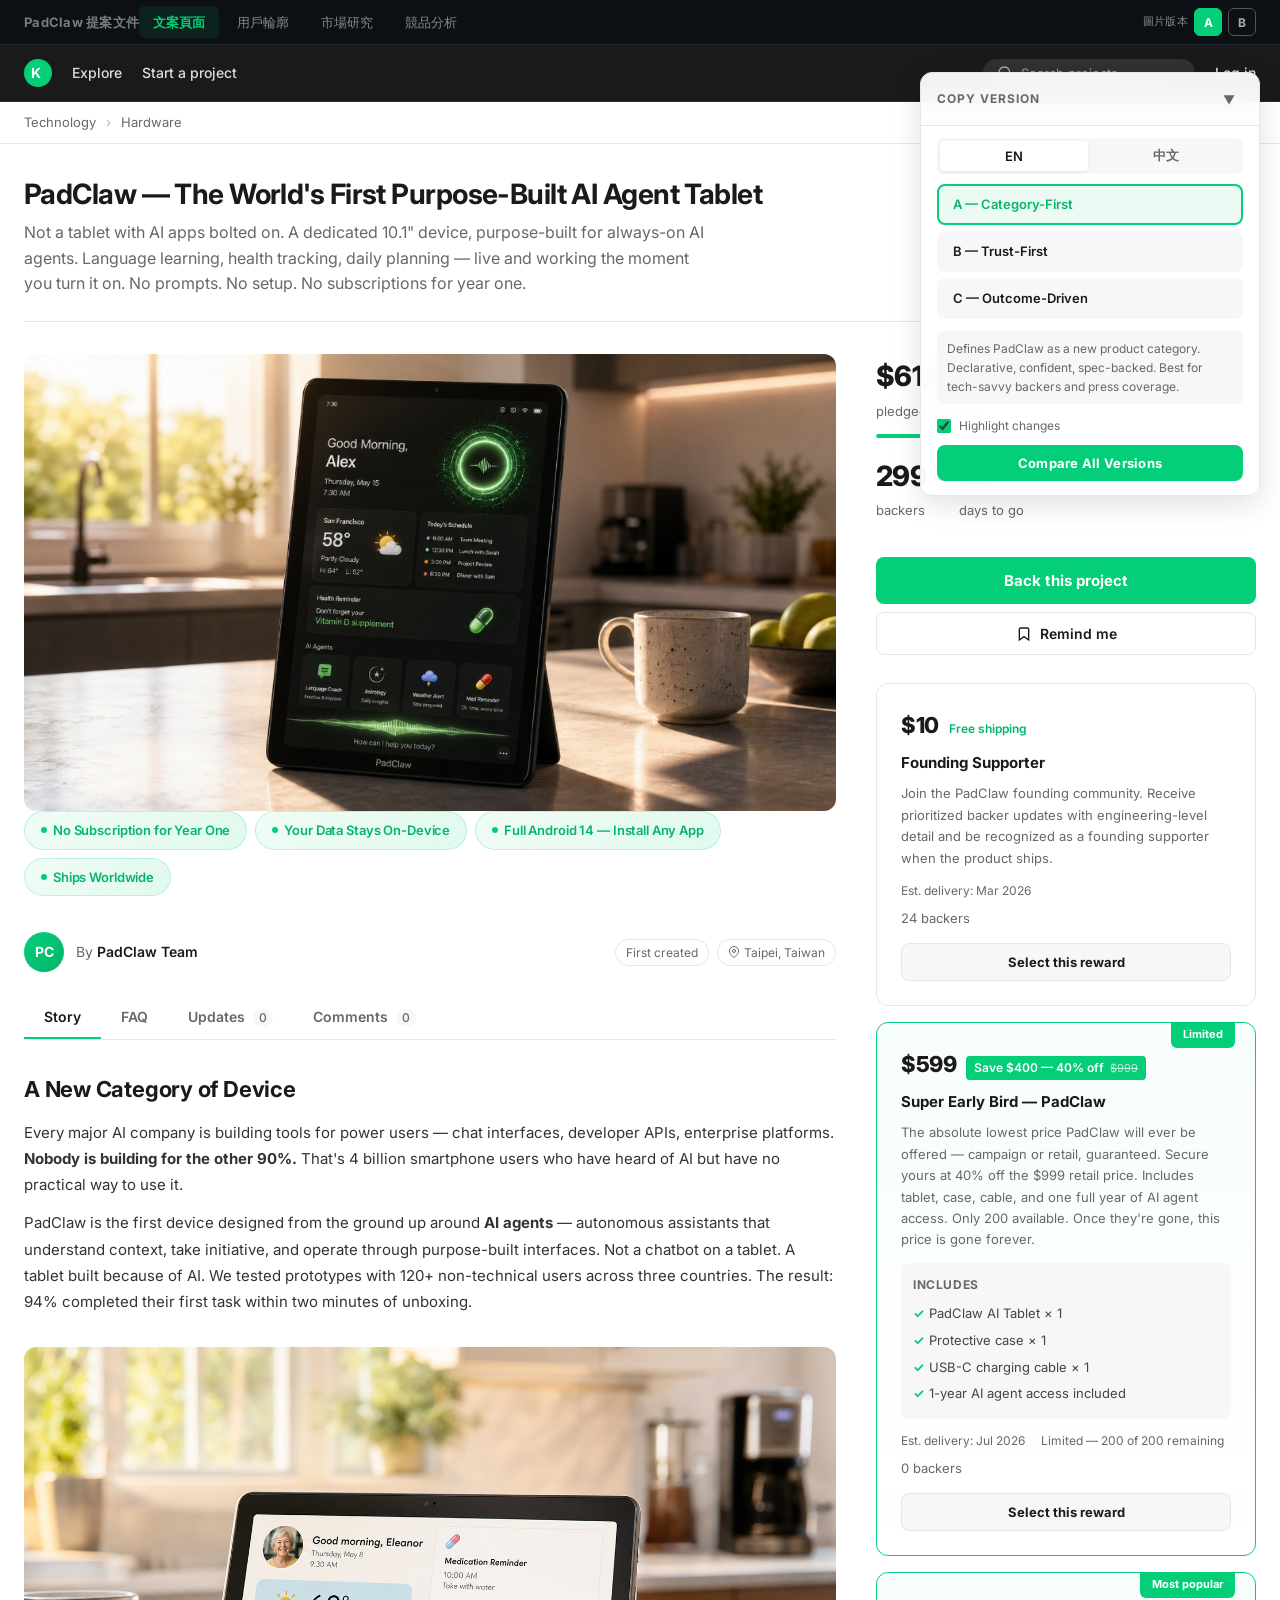
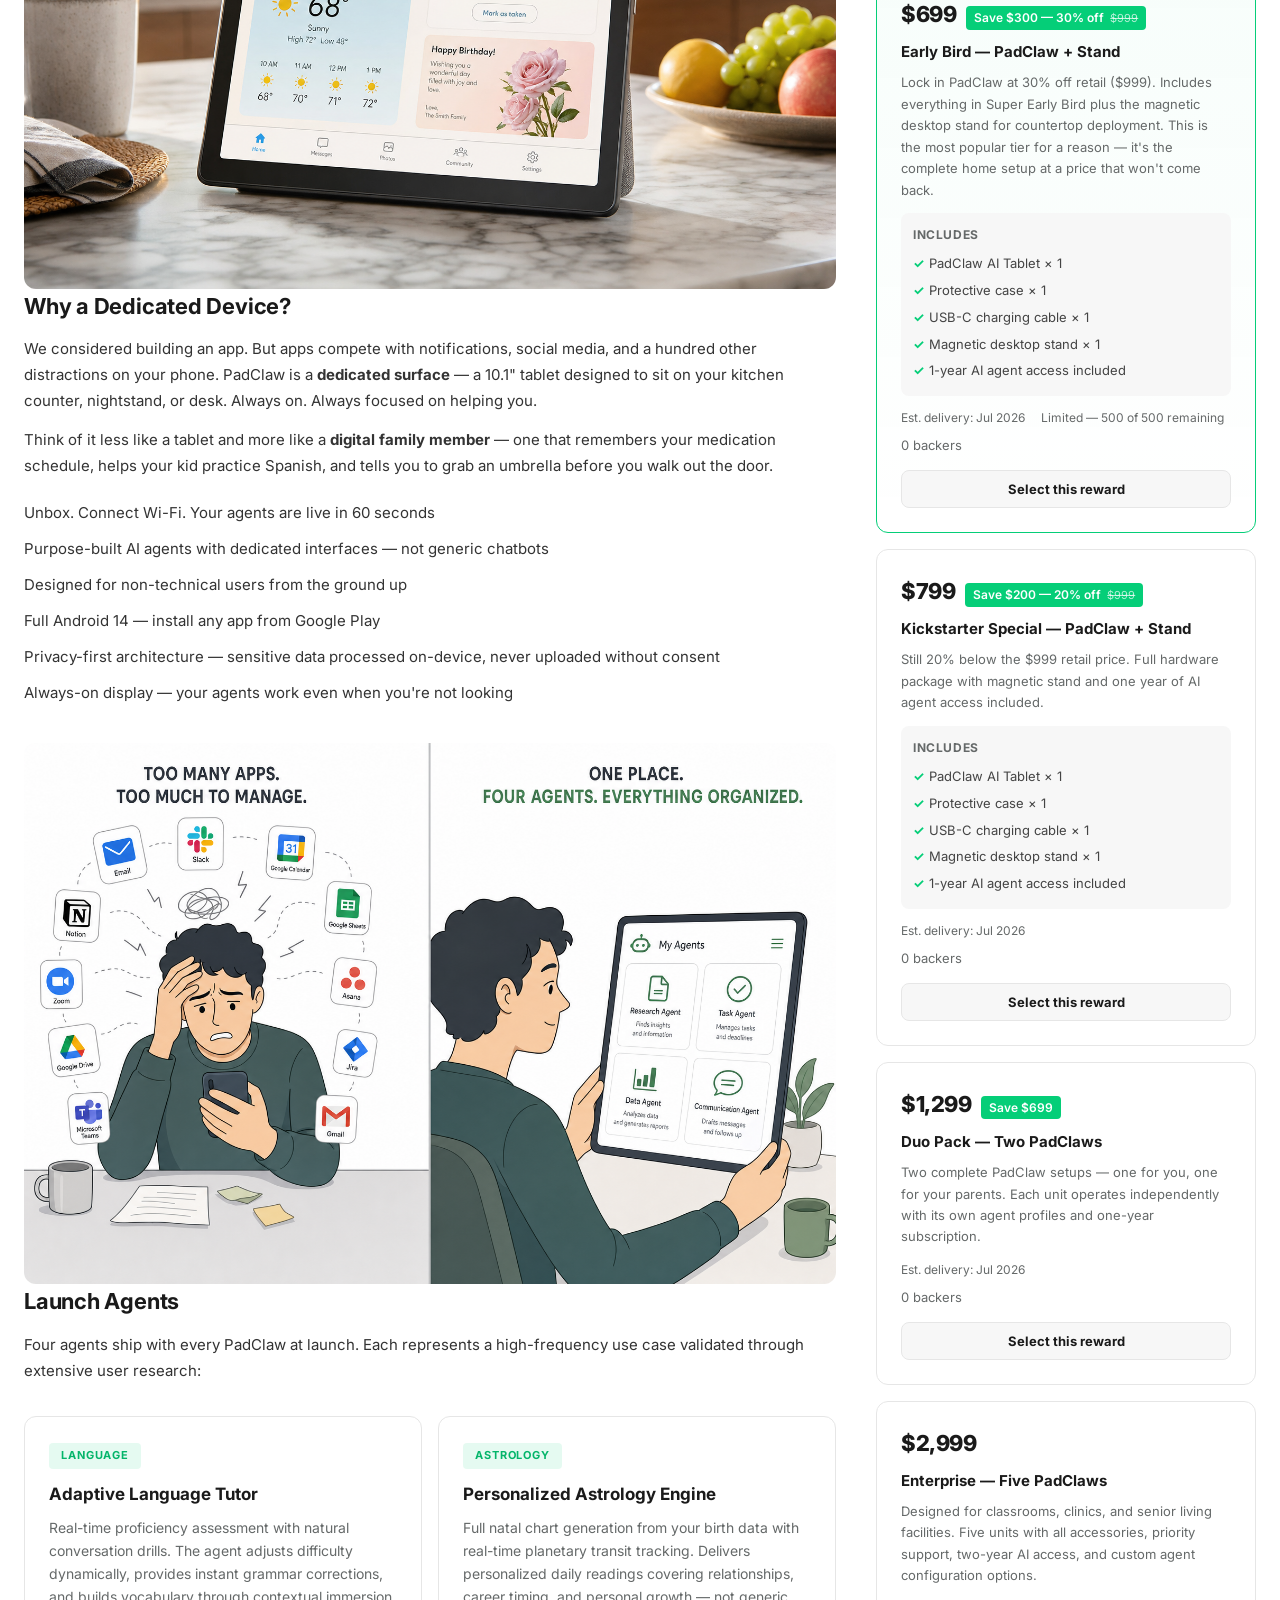
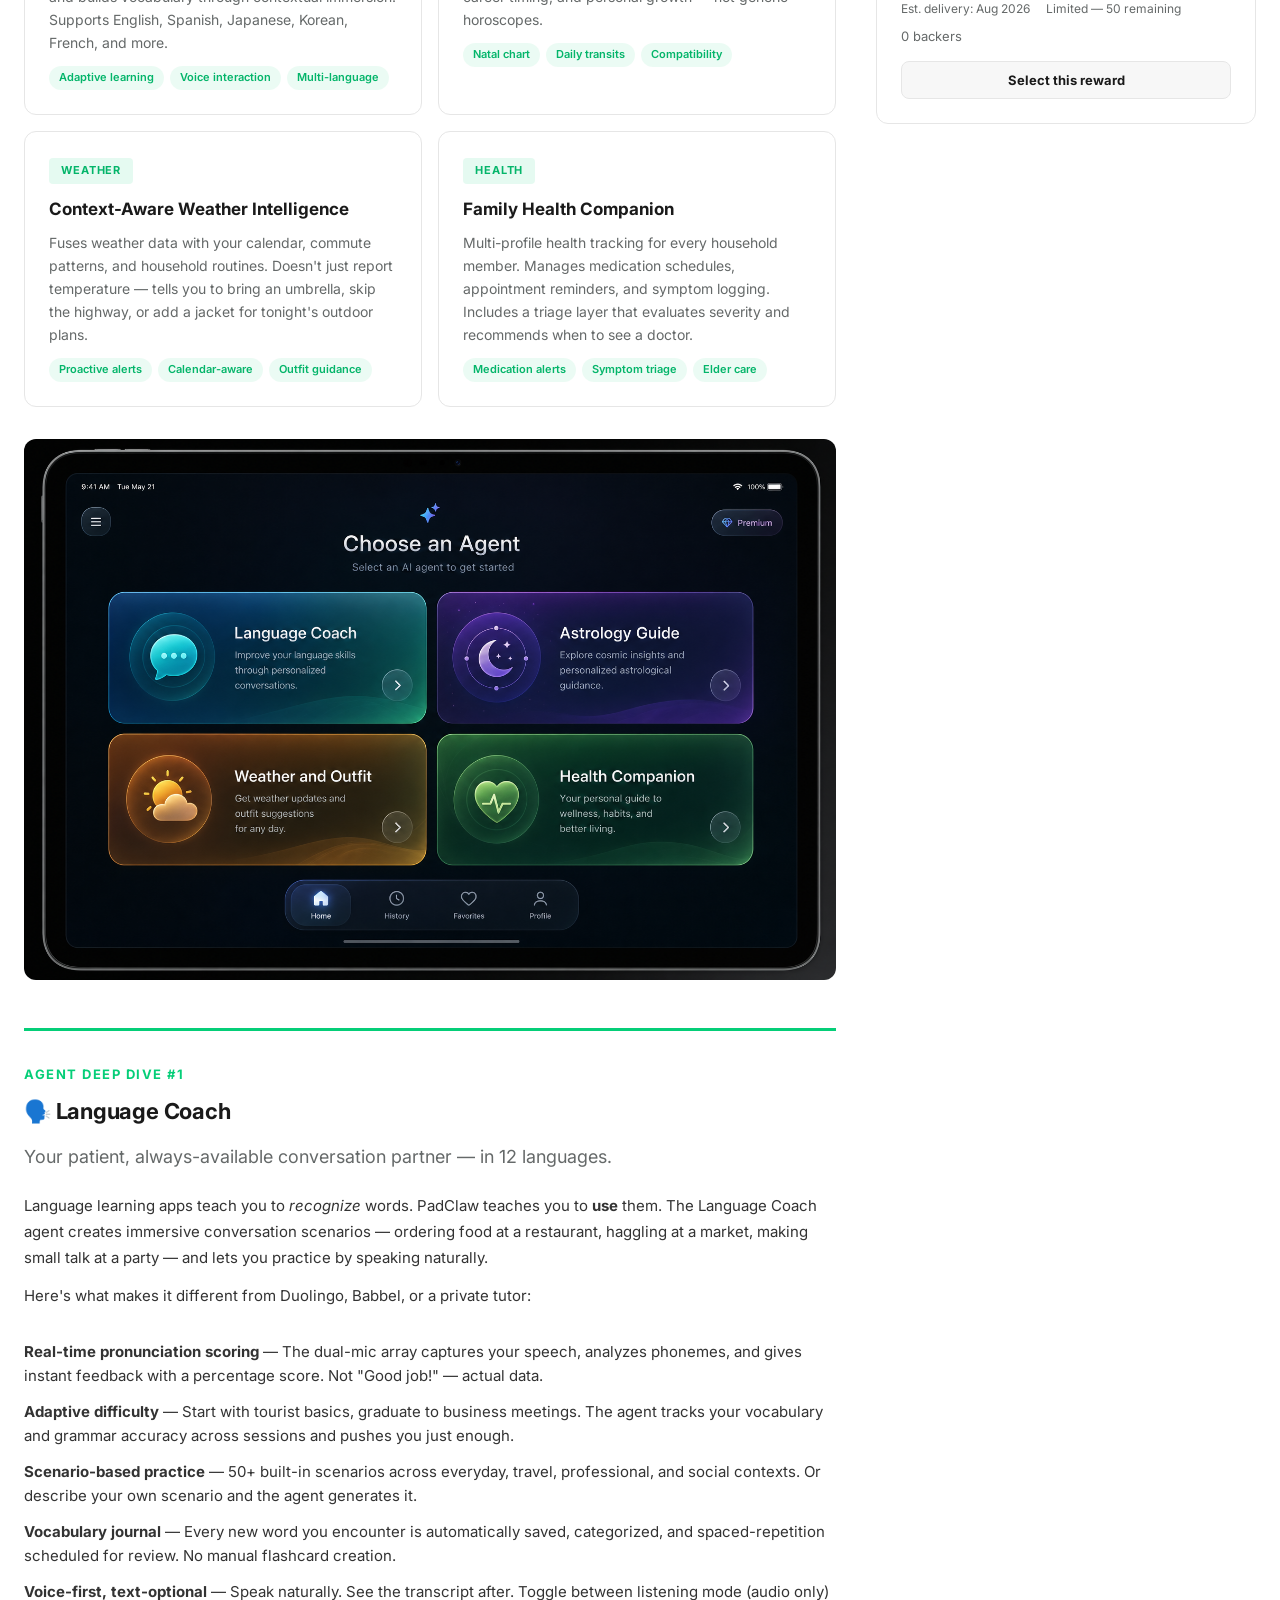
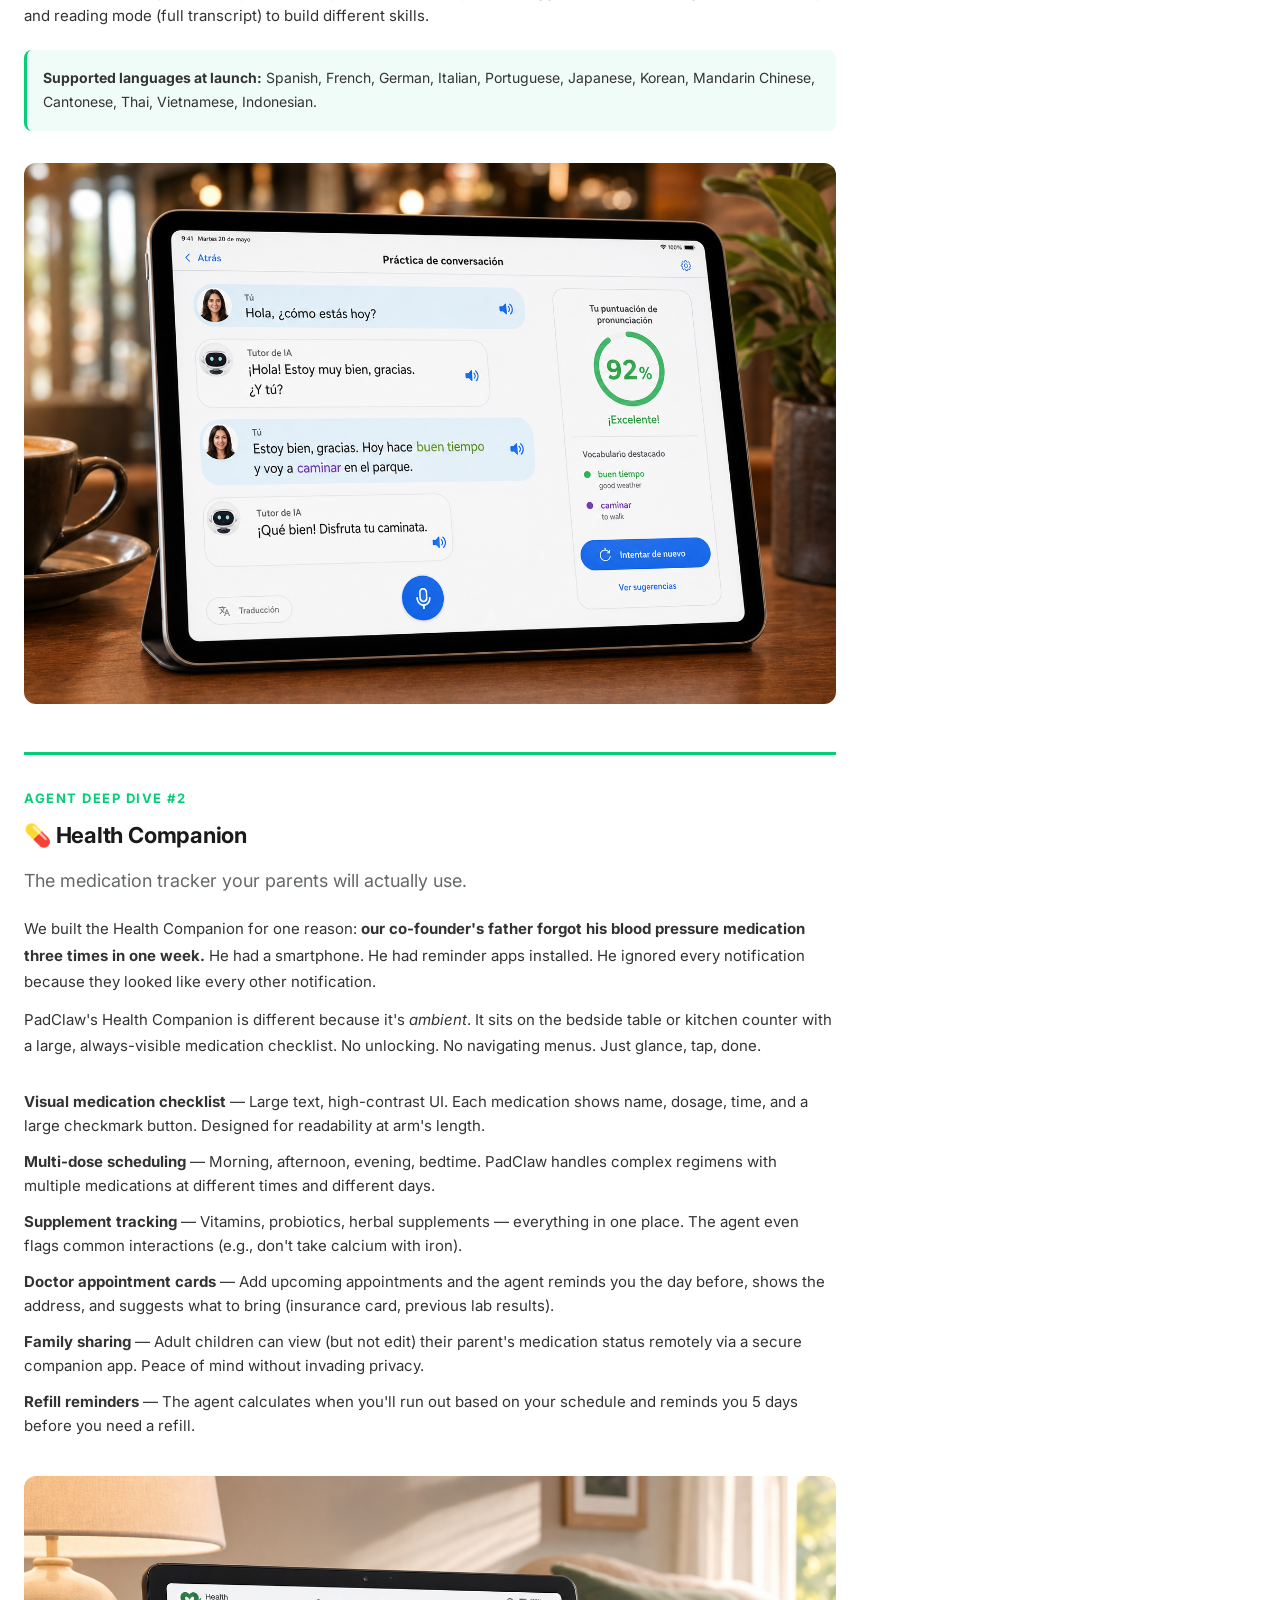
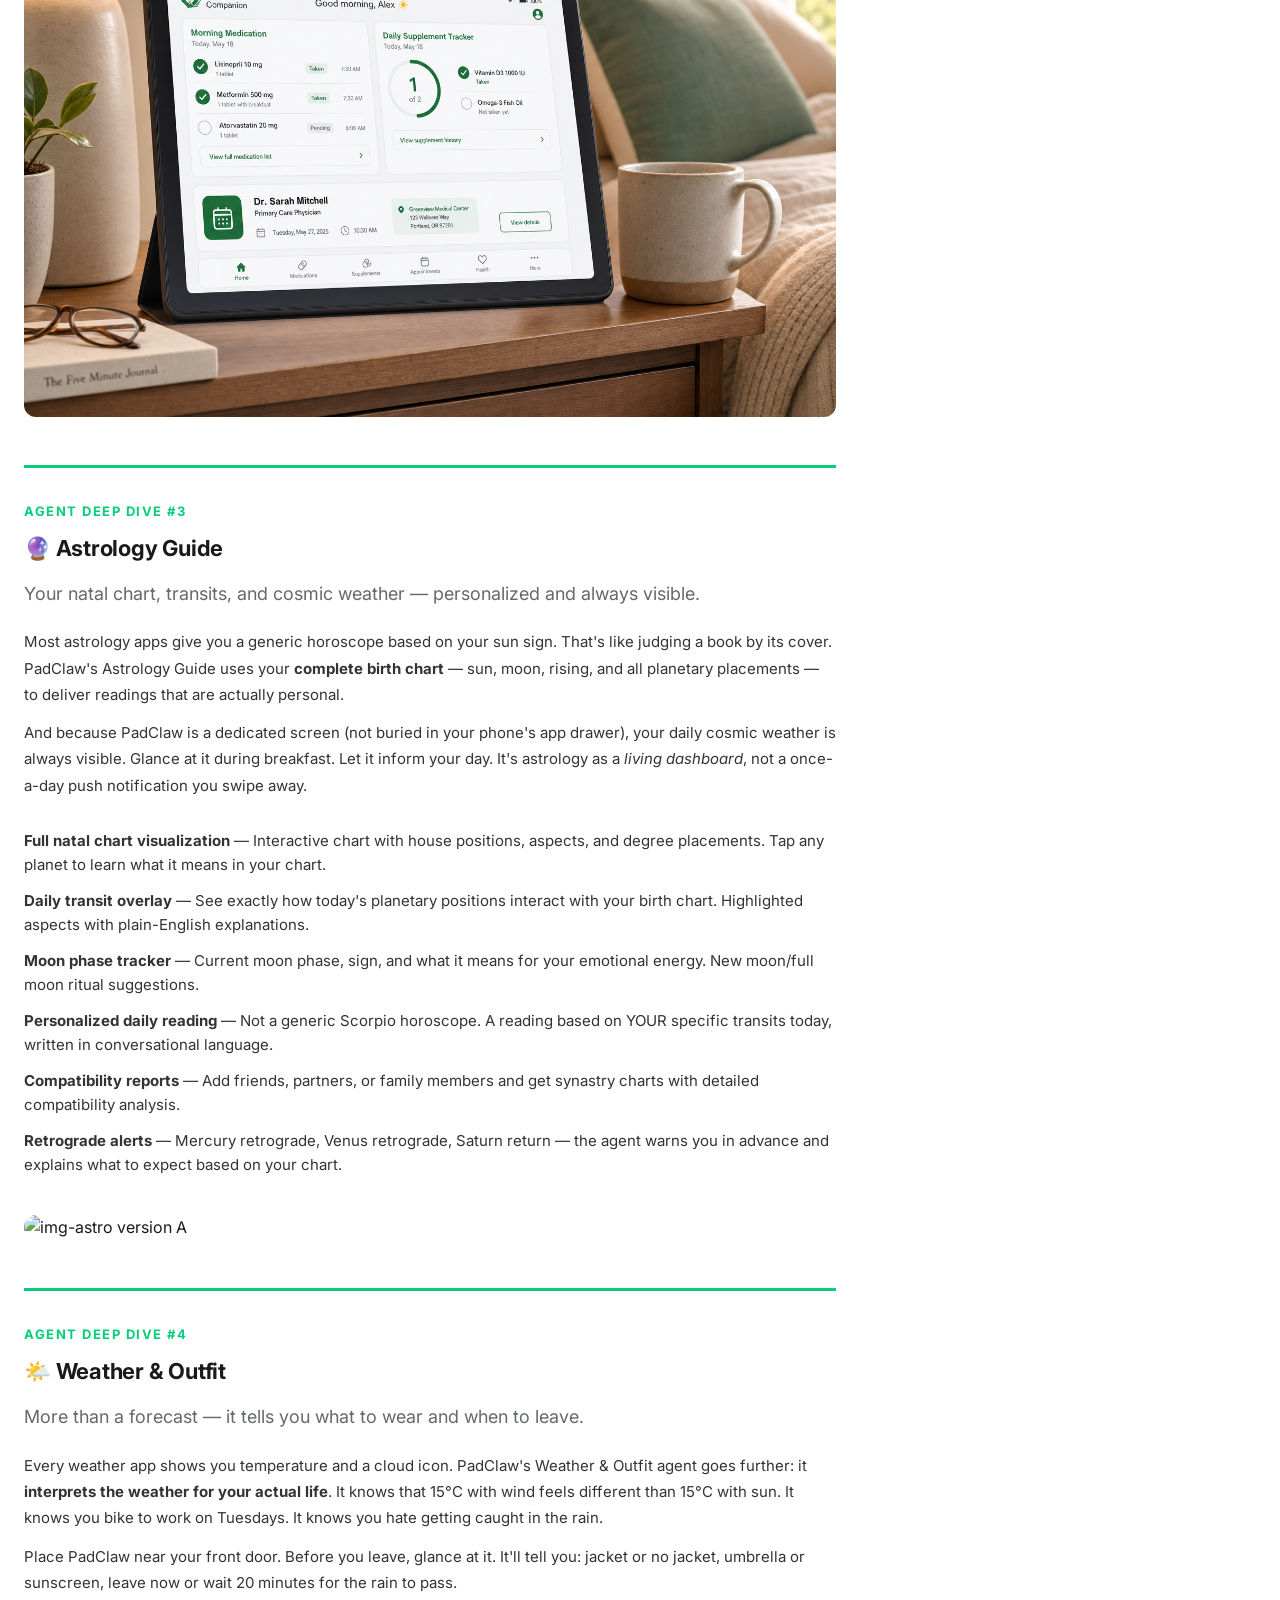
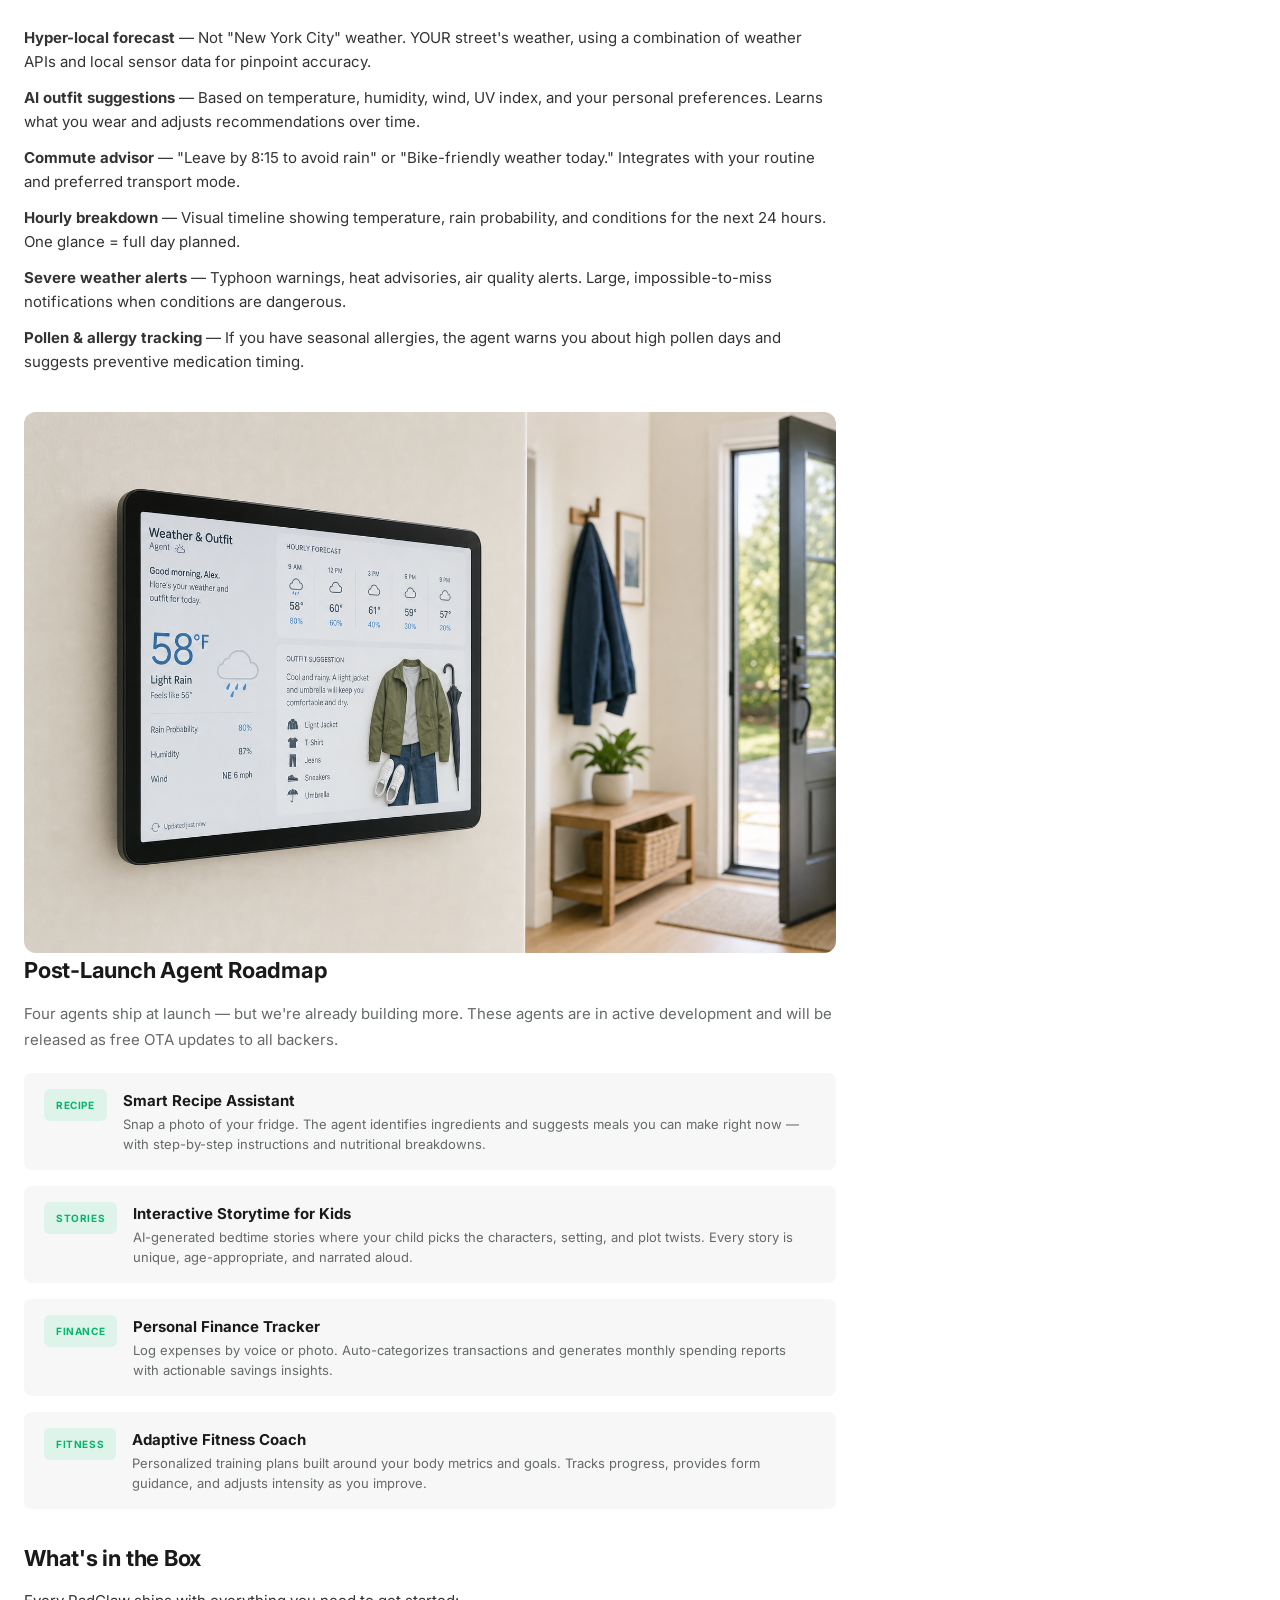
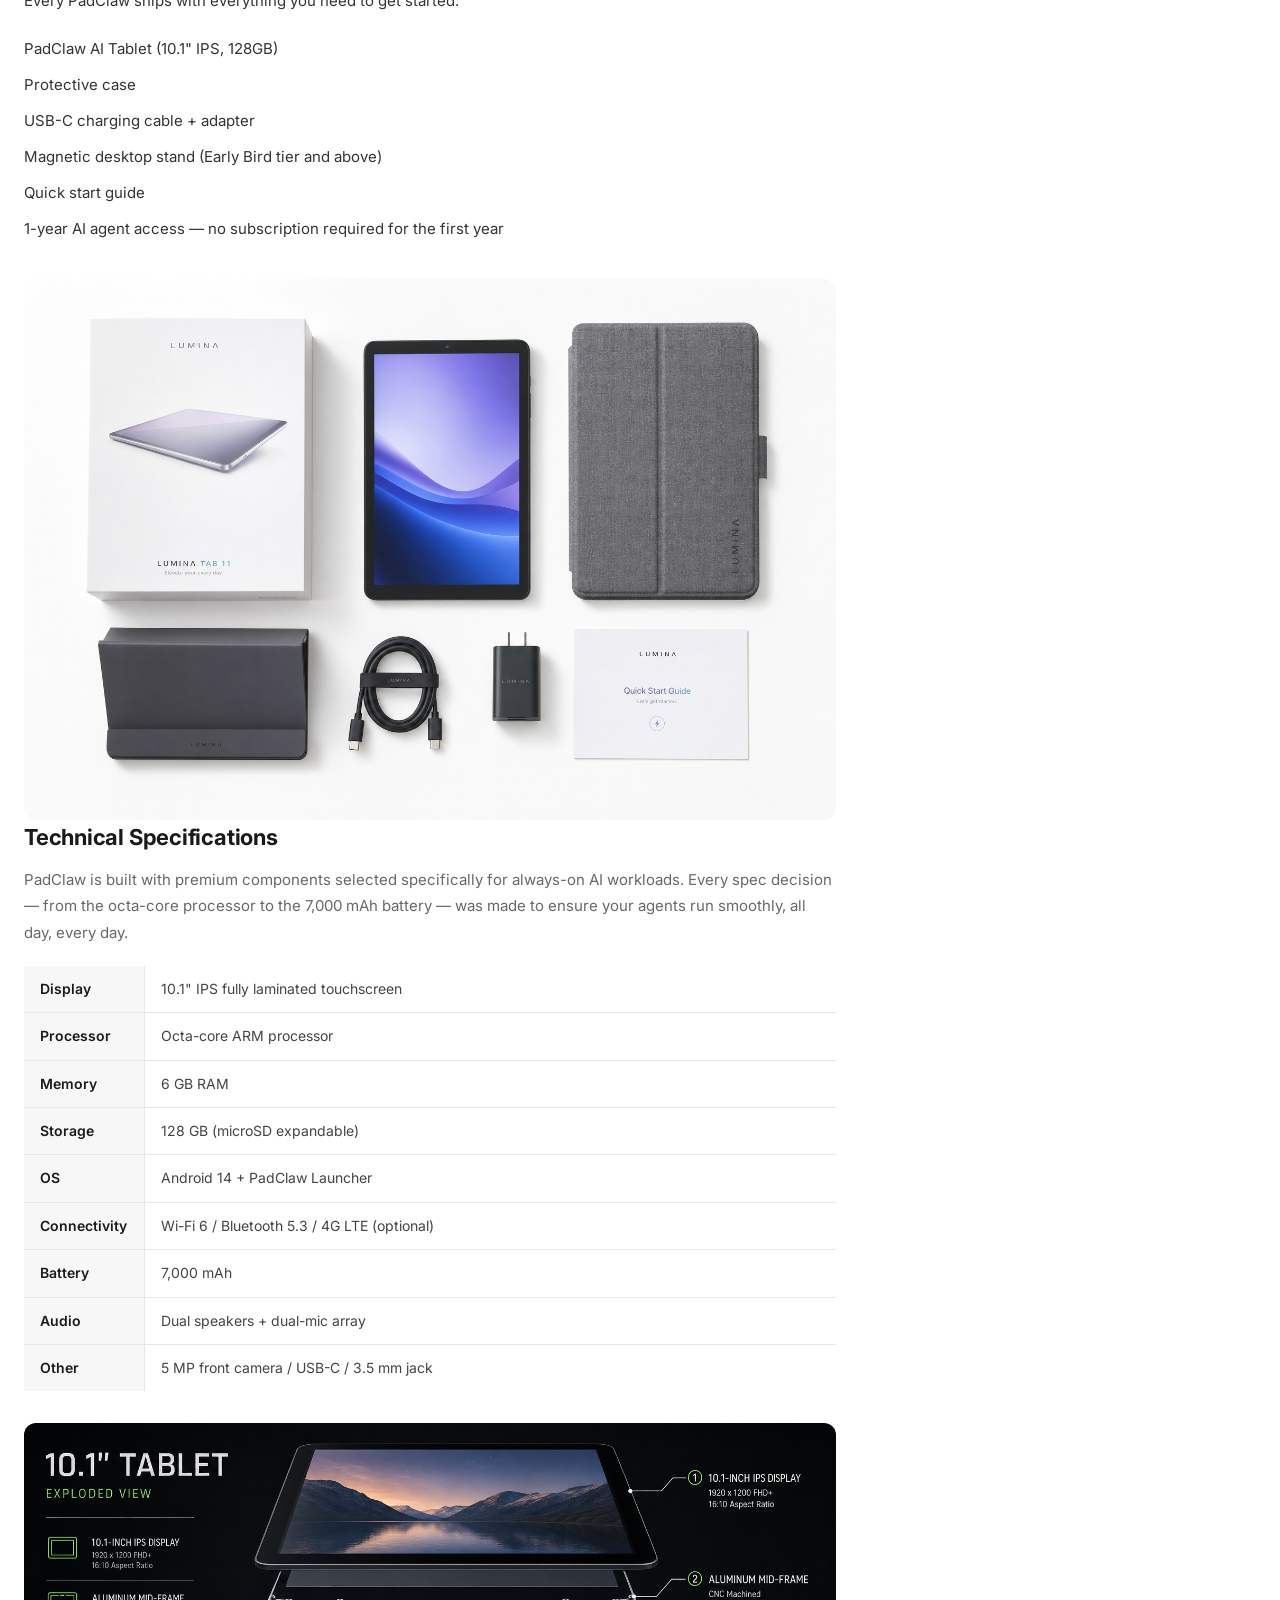
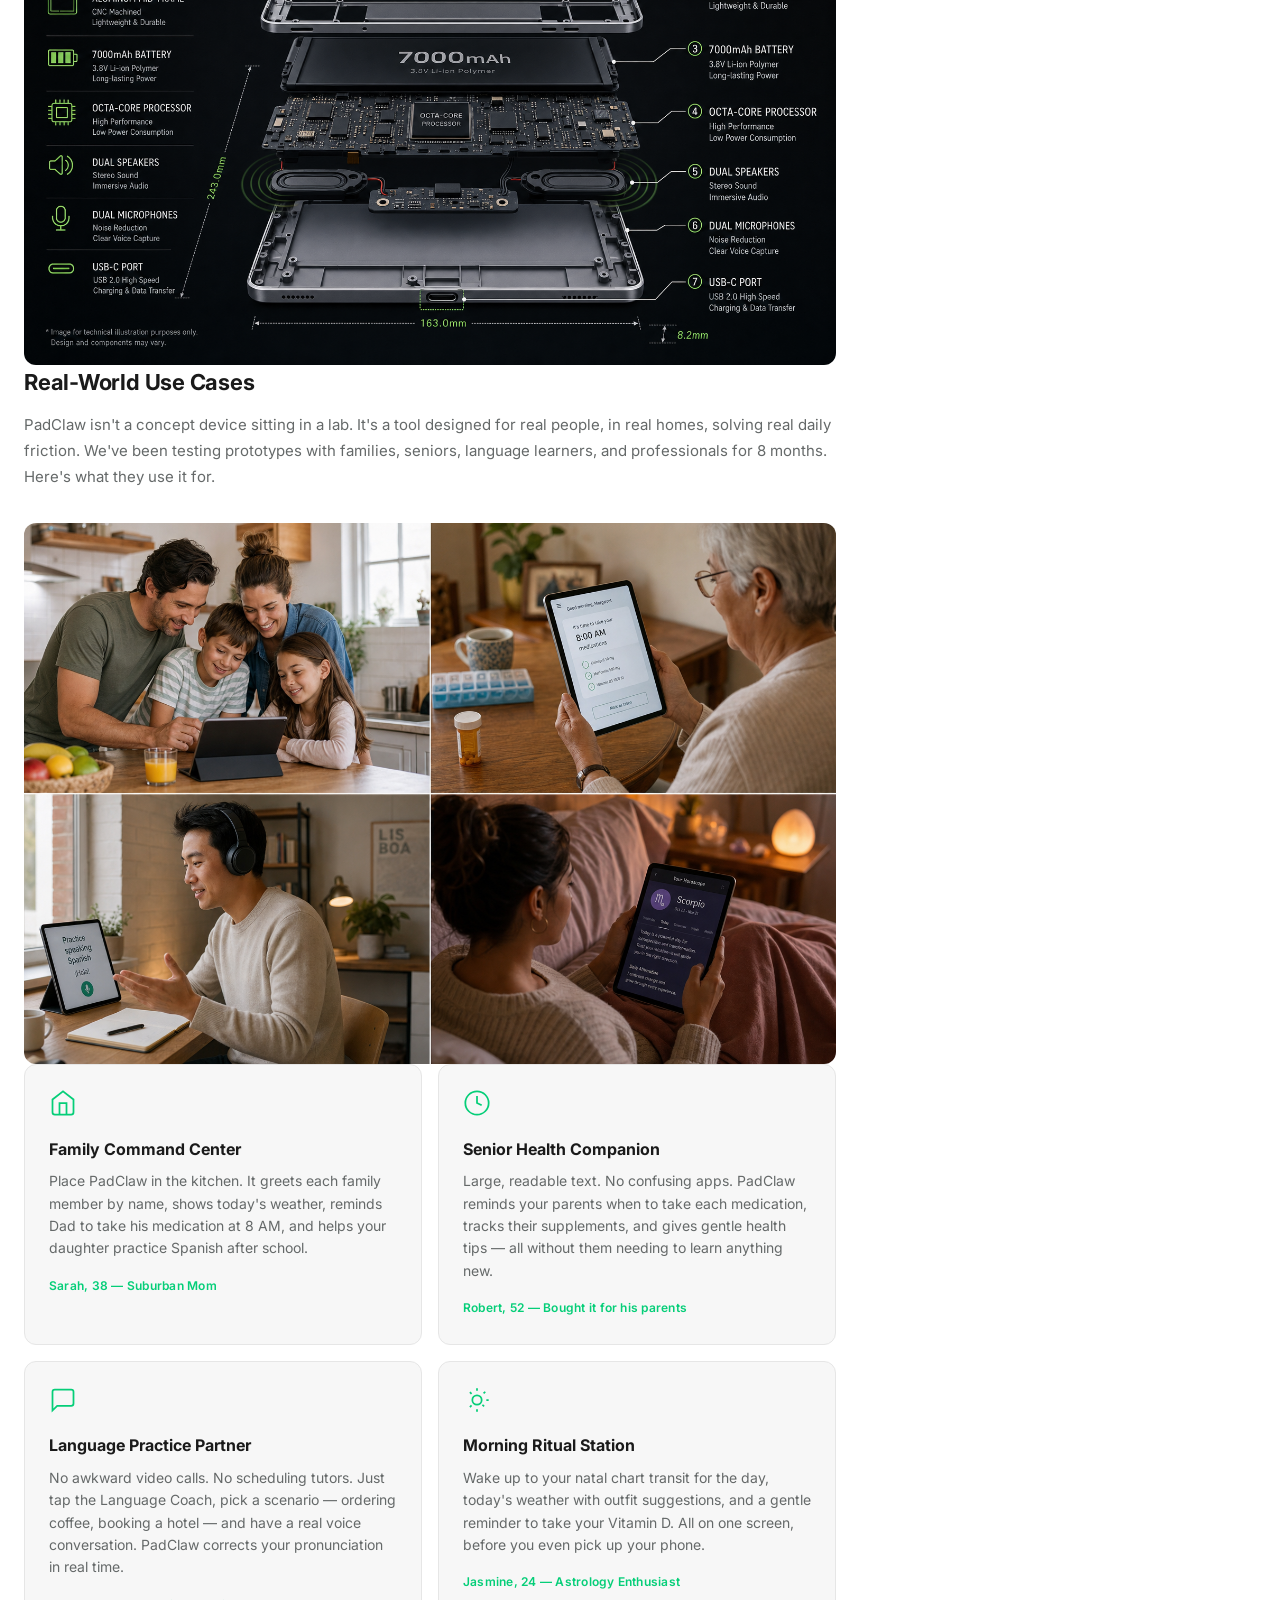
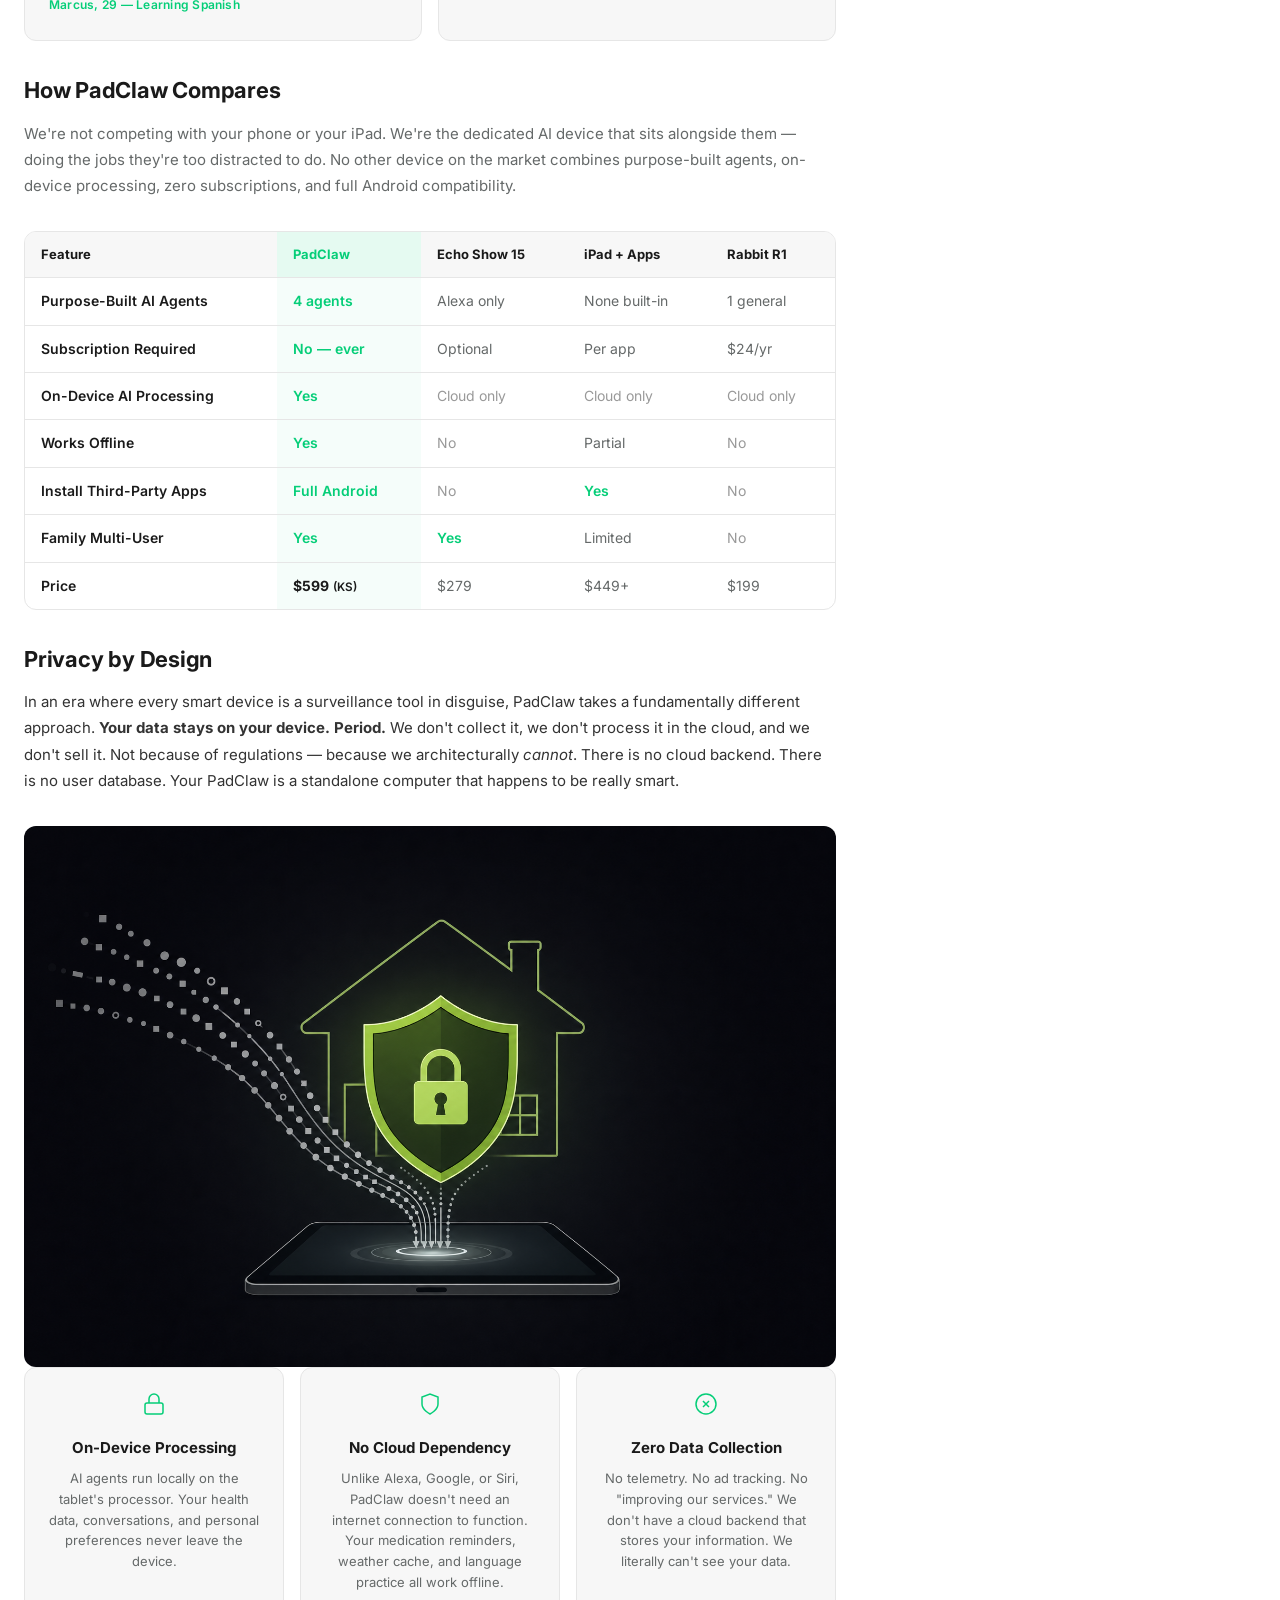
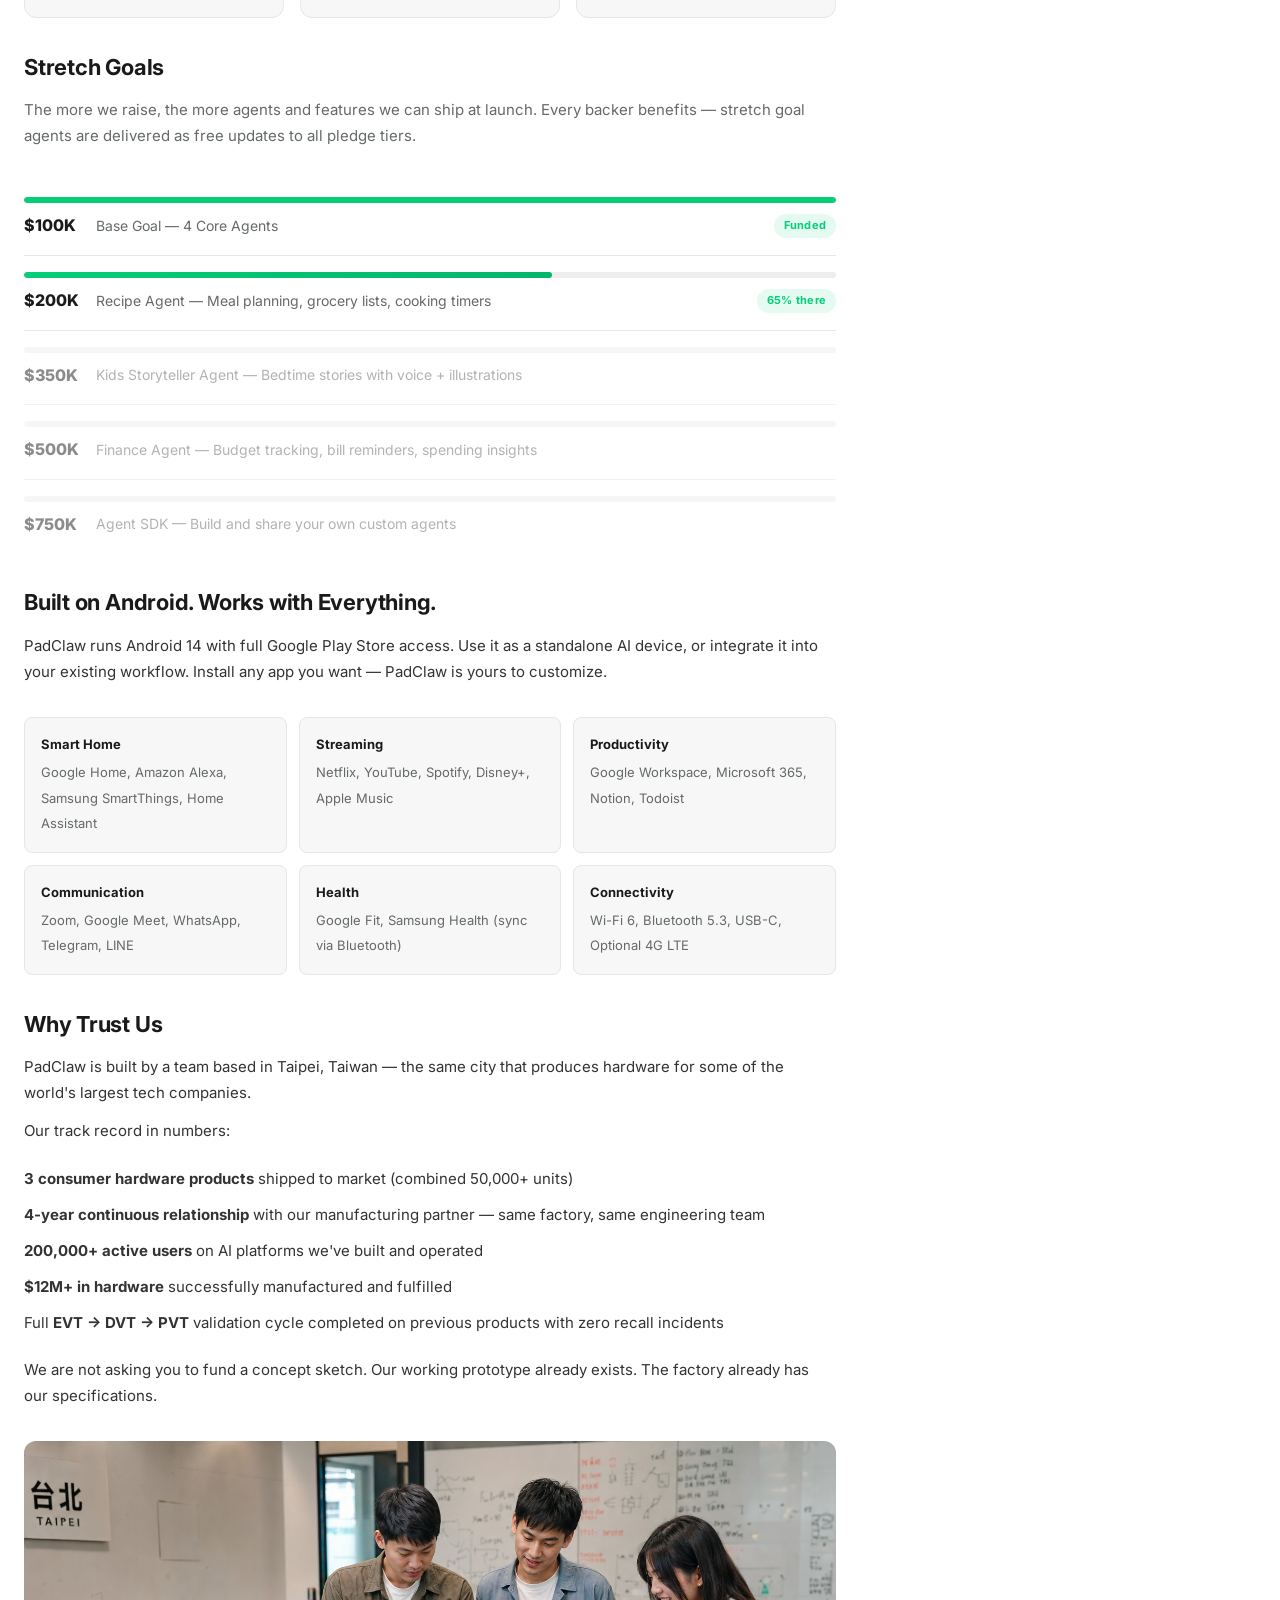
==== commit d3c2ab6c: "新增 Version B 統一風格高品質圖組 (14張) + A/B 圖片版本切換器" ====
--- a/index.html
+++ b/index.html
@@ -65,6 +65,11 @@
         <a href="market-research.html" class="pnav-link">市場研究</a>
         <a href="competitors.html" class="pnav-link">競品分析</a>
       </nav>
+      <div class="img-version-toggle" id="img-version-toggle">
+        <span class="ivt-label">圖片版本</span>
+        <button class="ivt-btn ivt-active" data-imgver="A">A</button>
+        <button class="ivt-btn" data-imgver="B">B</button>
+      </div>
     </div>
   </div>
 
@@ -164,7 +169,7 @@
             </div>
           </div>
 
-          <div class="image-actual"><img src="img-lifestyle-01.png" alt="img-lifestyle-01" style="width:100%;border-radius:var(--ks-radius-lg);display:block;"></div>
+          <div class="image-actual img-switchable"><img class="img-v img-va" src="img-lifestyle-01.png" alt="img-lifestyle version A" style="width:100%;border-radius:var(--ks-radius-lg);display:block;"><img class="img-v img-vb" src="img-lifestyle-02.png" alt="img-lifestyle version B" style="width:100%;border-radius:var(--ks-radius-lg);display:none;"></div>
 
           <!-- ============================================ -->
           <!-- S2: The Problem We're Solving                -->
@@ -187,7 +192,7 @@
             </ul>
           </div>
 
-          <div class="image-actual"><img src="img-problem-01.png" alt="img-problem-01" style="width:100%;border-radius:var(--ks-radius-lg);display:block;"></div>
+          <div class="image-actual img-switchable"><img class="img-v img-va" src="img-problem-01.png" alt="img-problem version A" style="width:100%;border-radius:var(--ks-radius-lg);display:block;"><img class="img-v img-vb" src="img-problem-02.png" alt="img-problem version B" style="width:100%;border-radius:var(--ks-radius-lg);display:none;"></div>
 
           <!-- ============================================ -->
           <!-- S3: Meet the Agents                          -->
@@ -225,7 +230,7 @@
             </div>
           </div>
 
-          <div class="image-actual"><img src="img-agents-01.png" alt="img-agents-01" style="width:100%;border-radius:var(--ks-radius-lg);display:block;"></div>
+          <div class="image-actual img-switchable"><img class="img-v img-va" src="img-agents-01.png" alt="img-agents version A" style="width:100%;border-radius:var(--ks-radius-lg);display:block;"><img class="img-v img-vb" src="img-agents-02.png" alt="img-agents version B" style="width:100%;border-radius:var(--ks-radius-lg);display:none;"></div>
 
           <!-- ============================================ -->
           <!-- DEEP DIVE: Language Agent                    -->
@@ -248,7 +253,7 @@
             <p style="margin-top:16px;padding:16px;background:rgba(5,206,120,0.06);border-radius:8px;border-left:3px solid #05CE78;font-size:14px;"><strong>Supported languages at launch:</strong> Spanish, French, German, Italian, Portuguese, Japanese, Korean, Mandarin Chinese, Cantonese, Thai, Vietnamese, Indonesian.</p>
           </div>
 
-          <div class="image-actual"><img src="img-lang-01.png" alt="img-lang-01" style="width:100%;border-radius:var(--ks-radius-lg);display:block;"></div>
+          <div class="image-actual img-switchable"><img class="img-v img-va" src="img-lang-01.png" alt="img-lang version A" style="width:100%;border-radius:var(--ks-radius-lg);display:block;"><img class="img-v img-vb" src="img-lang-02.png" alt="img-lang version B" style="width:100%;border-radius:var(--ks-radius-lg);display:none;"></div>
 
           <!-- ============================================ -->
           <!-- DEEP DIVE: Health Agent                      -->
@@ -271,7 +276,7 @@
             </ul>
           </div>
 
-          <div class="image-actual"><img src="img-health-01.png" alt="img-health-01" style="width:100%;border-radius:var(--ks-radius-lg);display:block;"></div>
+          <div class="image-actual img-switchable"><img class="img-v img-va" src="img-health-01.png" alt="img-health version A" style="width:100%;border-radius:var(--ks-radius-lg);display:block;"><img class="img-v img-vb" src="img-health-02.png" alt="img-health version B" style="width:100%;border-radius:var(--ks-radius-lg);display:none;"></div>
 
           <!-- ============================================ -->
           <!-- DEEP DIVE: Astrology Agent                   -->
@@ -294,7 +299,7 @@
             </ul>
           </div>
 
-          <div class="image-actual"><img src="img-astro-01.png" alt="img-astro-01" style="width:100%;border-radius:var(--ks-radius-lg);display:block;"></div>
+          <div class="image-actual img-switchable"><img class="img-v img-va" src="img-astro-01.png" alt="img-astro version A" style="width:100%;border-radius:var(--ks-radius-lg);display:block;"><img class="img-v img-vb" src="img-astro-02.png" alt="img-astro version B" style="width:100%;border-radius:var(--ks-radius-lg);display:none;"></div>
 
           <!-- ============================================ -->
           <!-- DEEP DIVE: Weather Agent                     -->
@@ -317,7 +322,7 @@
             </ul>
           </div>
 
-          <div class="image-actual"><img src="img-weather-01.png" alt="img-weather-01" style="width:100%;border-radius:var(--ks-radius-lg);display:block;"></div>
+          <div class="image-actual img-switchable"><img class="img-v img-va" src="img-weather-01.png" alt="img-weather version A" style="width:100%;border-radius:var(--ks-radius-lg);display:block;"><img class="img-v img-vb" src="img-weather-02.png" alt="img-weather version B" style="width:100%;border-radius:var(--ks-radius-lg);display:none;"></div>
 
           <!-- ============================================ -->
           <!-- S4: Coming Next                              -->
@@ -355,7 +360,7 @@
             </div>
           </div>
 
-          <div class="image-actual"><img src="img-unboxing-01.png" alt="img-unboxing-01" style="width:100%;border-radius:var(--ks-radius-lg);display:block;"></div>
+          <div class="image-actual img-switchable"><img class="img-v img-va" src="img-unboxing-01.png" alt="img-unboxing version A" style="width:100%;border-radius:var(--ks-radius-lg);display:block;"><img class="img-v img-vb" src="img-unboxing-02.png" alt="img-unboxing version B" style="width:100%;border-radius:var(--ks-radius-lg);display:none;"></div>
 
           <!-- ============================================ -->
           <!-- S6: Specs (shared across versions)           -->
@@ -378,7 +383,7 @@
             </table>
           </div>
 
-          <div class="image-actual"><img src="img-exploded-01.png" alt="img-exploded-01" style="width:100%;border-radius:var(--ks-radius-lg);display:block;"></div>
+          <div class="image-actual img-switchable"><img class="img-v img-va" src="img-exploded-01.png" alt="img-exploded version A" style="width:100%;border-radius:var(--ks-radius-lg);display:block;"><img class="img-v img-vb" src="img-exploded-02.png" alt="img-exploded version B" style="width:100%;border-radius:var(--ks-radius-lg);display:none;"></div>
 
           <!-- ============================================ -->
           <!-- Real-World Use Cases                         -->
@@ -388,7 +393,7 @@
             <p style="color:var(--ks-text-secondary);margin-bottom:24px;">PadClaw isn't a concept device sitting in a lab. It's a tool designed for real people, in real homes, solving real daily friction. We've been testing prototypes with families, seniors, language learners, and professionals for 8 months. Here's what they use it for.</p>
           </div>
 
-          <div class="image-actual"><img src="img-usecase-01.png" alt="img-usecase-01" style="width:100%;border-radius:var(--ks-radius-lg);display:block;"></div>
+          <div class="image-actual img-switchable"><img class="img-v img-va" src="img-usecase-01.png" alt="img-usecase version A" style="width:100%;border-radius:var(--ks-radius-lg);display:block;"><img class="img-v img-vb" src="img-usecase-02.png" alt="img-usecase version B" style="width:100%;border-radius:var(--ks-radius-lg);display:none;"></div>
 
           <div class="use-cases-grid">
             <div class="use-case-card">
@@ -506,7 +511,7 @@
             <p style="margin-bottom:20px;">In an era where every smart device is a surveillance tool in disguise, PadClaw takes a fundamentally different approach. <strong>Your data stays on your device. Period.</strong> We don't collect it, we don't process it in the cloud, and we don't sell it. Not because of regulations — because we architecturally <em>cannot</em>. There is no cloud backend. There is no user database. Your PadClaw is a standalone computer that happens to be really smart.</p>
           </div>
 
-          <div class="image-actual"><img src="img-privacy-01.png" alt="img-privacy-01" style="width:100%;border-radius:var(--ks-radius-lg);display:block;"></div>
+          <div class="image-actual img-switchable"><img class="img-v img-va" src="img-privacy-01.png" alt="img-privacy version A" style="width:100%;border-radius:var(--ks-radius-lg);display:block;"><img class="img-v img-vb" src="img-privacy-02.png" alt="img-privacy version B" style="width:100%;border-radius:var(--ks-radius-lg);display:none;"></div>
 
           <div class="privacy-grid">
             <div class="privacy-card">
@@ -627,9 +632,9 @@
             </div>
           </div>
 
-          <div class="image-actual"><img src="img-team-01.png" alt="img-team-01" style="width:100%;border-radius:var(--ks-radius-lg);display:block;"></div>
-
-          <div class="image-actual"><img src="img-factory-01.png" alt="img-factory-01" style="width:100%;border-radius:var(--ks-radius-lg);display:block;"></div>
+          <div class="image-actual img-switchable"><img class="img-v img-va" src="img-team-01.png" alt="img-team version A" style="width:100%;border-radius:var(--ks-radius-lg);display:block;"><img class="img-v img-vb" src="img-team-02.png" alt="img-team version B" style="width:100%;border-radius:var(--ks-radius-lg);display:none;"></div>
+
+          <div class="image-actual img-switchable"><img class="img-v img-va" src="img-factory-01.png" alt="img-factory version A" style="width:100%;border-radius:var(--ks-radius-lg);display:block;"><img class="img-v img-vb" src="img-factory-02.png" alt="img-factory version B" style="width:100%;border-radius:var(--ks-radius-lg);display:none;"></div>
 
           <!-- ============================================ -->
           <!-- S8: Timeline (shared)                        -->
@@ -653,7 +658,7 @@
             <div data-copy="s9_body"><p>Loading...</p></div>
           </div>
 
-          <div class="image-actual"><img src="img-shipping-01.png" alt="img-shipping-01" style="width:100%;border-radius:var(--ks-radius-lg);display:block;"></div>
+          <div class="image-actual img-switchable"><img class="img-v img-va" src="img-shipping-01.png" alt="img-shipping version A" style="width:100%;border-radius:var(--ks-radius-lg);display:block;"><img class="img-v img-vb" src="img-shipping-02.png" alt="img-shipping version B" style="width:100%;border-radius:var(--ks-radius-lg);display:none;"></div>
 
           <!-- ============================================ -->
           <!-- S10: Risks                                   -->
@@ -971,5 +976,32 @@
 
   <script src="versions.js"></script>
   <script src="app.js"></script>
+  <script>
+  /* ===== IMAGE VERSION TOGGLE (A / B) ===== */
+  (function(){
+    const toggle = document.getElementById('img-version-toggle');
+    if(!toggle) return;
+    const btns = toggle.querySelectorAll('.ivt-btn');
+    btns.forEach(btn => {
+      btn.addEventListener('click', function(){
+        const ver = this.dataset.imgver;
+        btns.forEach(b => b.classList.remove('ivt-active'));
+        this.classList.add('ivt-active');
+        document.querySelectorAll('.img-switchable').forEach(wrap => {
+          const imgA = wrap.querySelector('.img-va');
+          const imgB = wrap.querySelector('.img-vb');
+          if(!imgA || !imgB) return;
+          if(ver === 'A'){
+            imgA.style.display = 'block';
+            imgB.style.display = 'none';
+          } else {
+            imgA.style.display = 'none';
+            imgB.style.display = 'block';
+          }
+        });
+      });
+    });
+  })();
+  </script>
 </body>
 </html>
--- a/style.css
+++ b/style.css
@@ -40,6 +40,25 @@
 }
 .pnav-link:hover{color:#fff;background:rgba(255,255,255,.06)}
 .pnav-link.pnav-active{color:#05CE78;background:rgba(5,206,120,.1);font-weight:600}
+
+/* Image version toggle */
+.img-version-toggle{
+  display:flex;align-items:center;gap:6px;margin-left:auto;
+}
+.ivt-label{
+  font-size:11px;color:#888;letter-spacing:.03em;font-weight:500;
+}
+.ivt-btn{
+  width:28px;height:28px;border-radius:6px;border:1.5px solid #555;
+  background:transparent;color:#aaa;font-size:12px;font-weight:700;
+  cursor:pointer;transition:all .15s ease;display:flex;align-items:center;
+  justify-content:center;
+}
+.ivt-btn:hover{border-color:#05CE78;color:#05CE78}
+.ivt-btn.ivt-active{
+  background:#05CE78;border-color:#05CE78;color:#fff;
+}
+.img-switchable img{transition:opacity .3s ease}
 html{scroll-behavior:smooth;font-size:16px}
 body{
   font-family:var(--font-main);
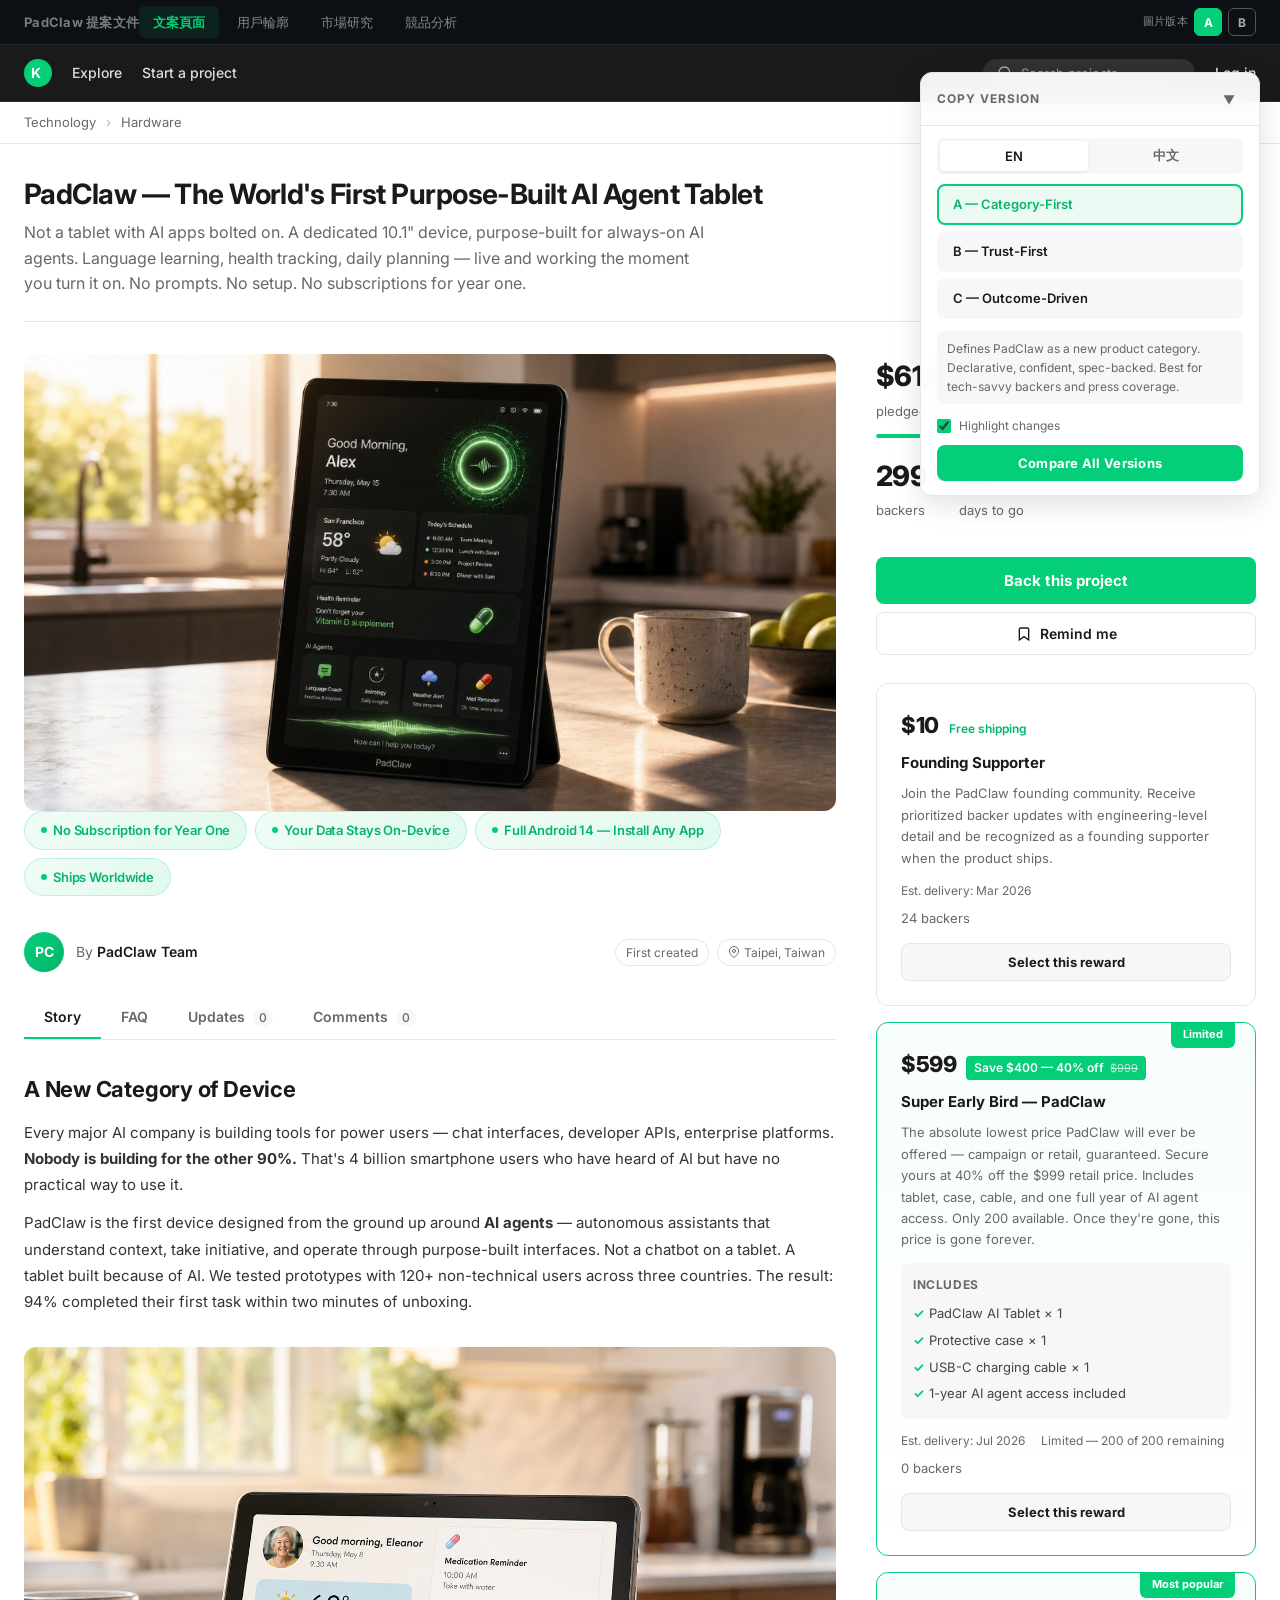
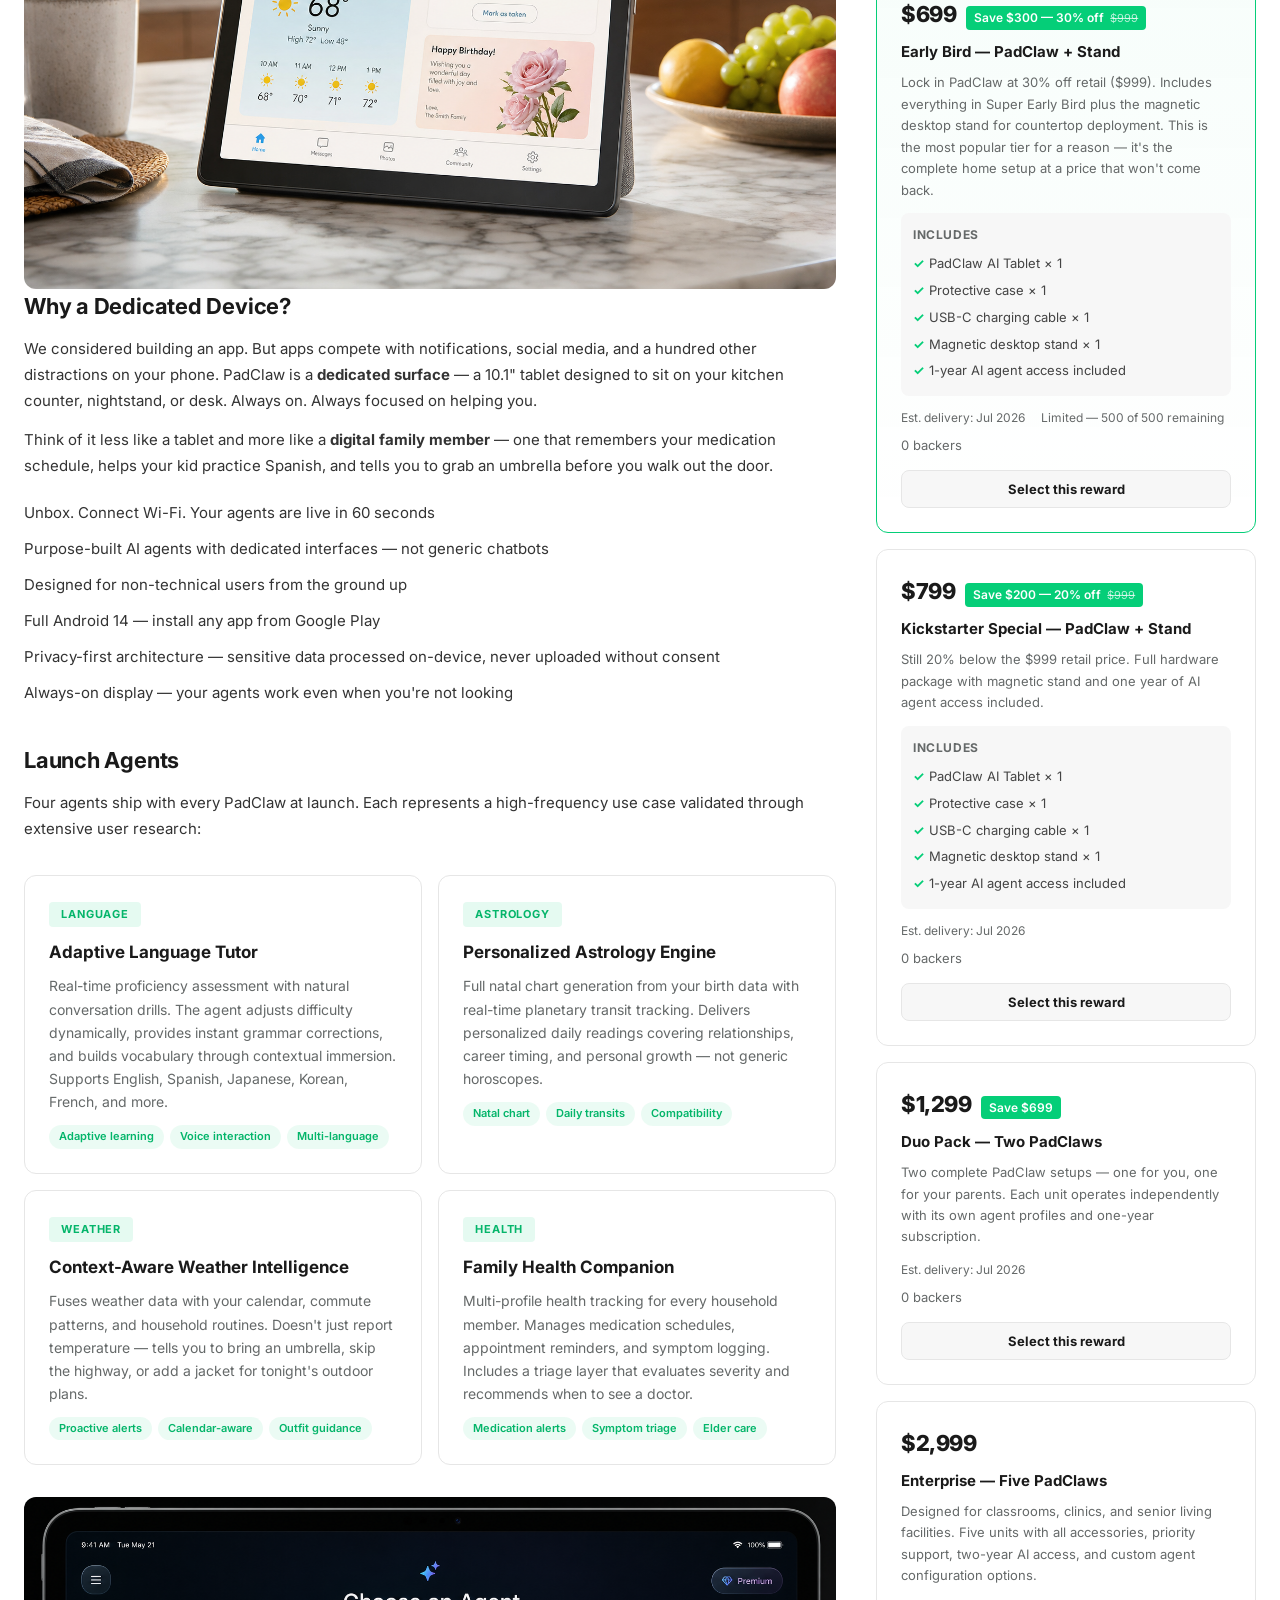
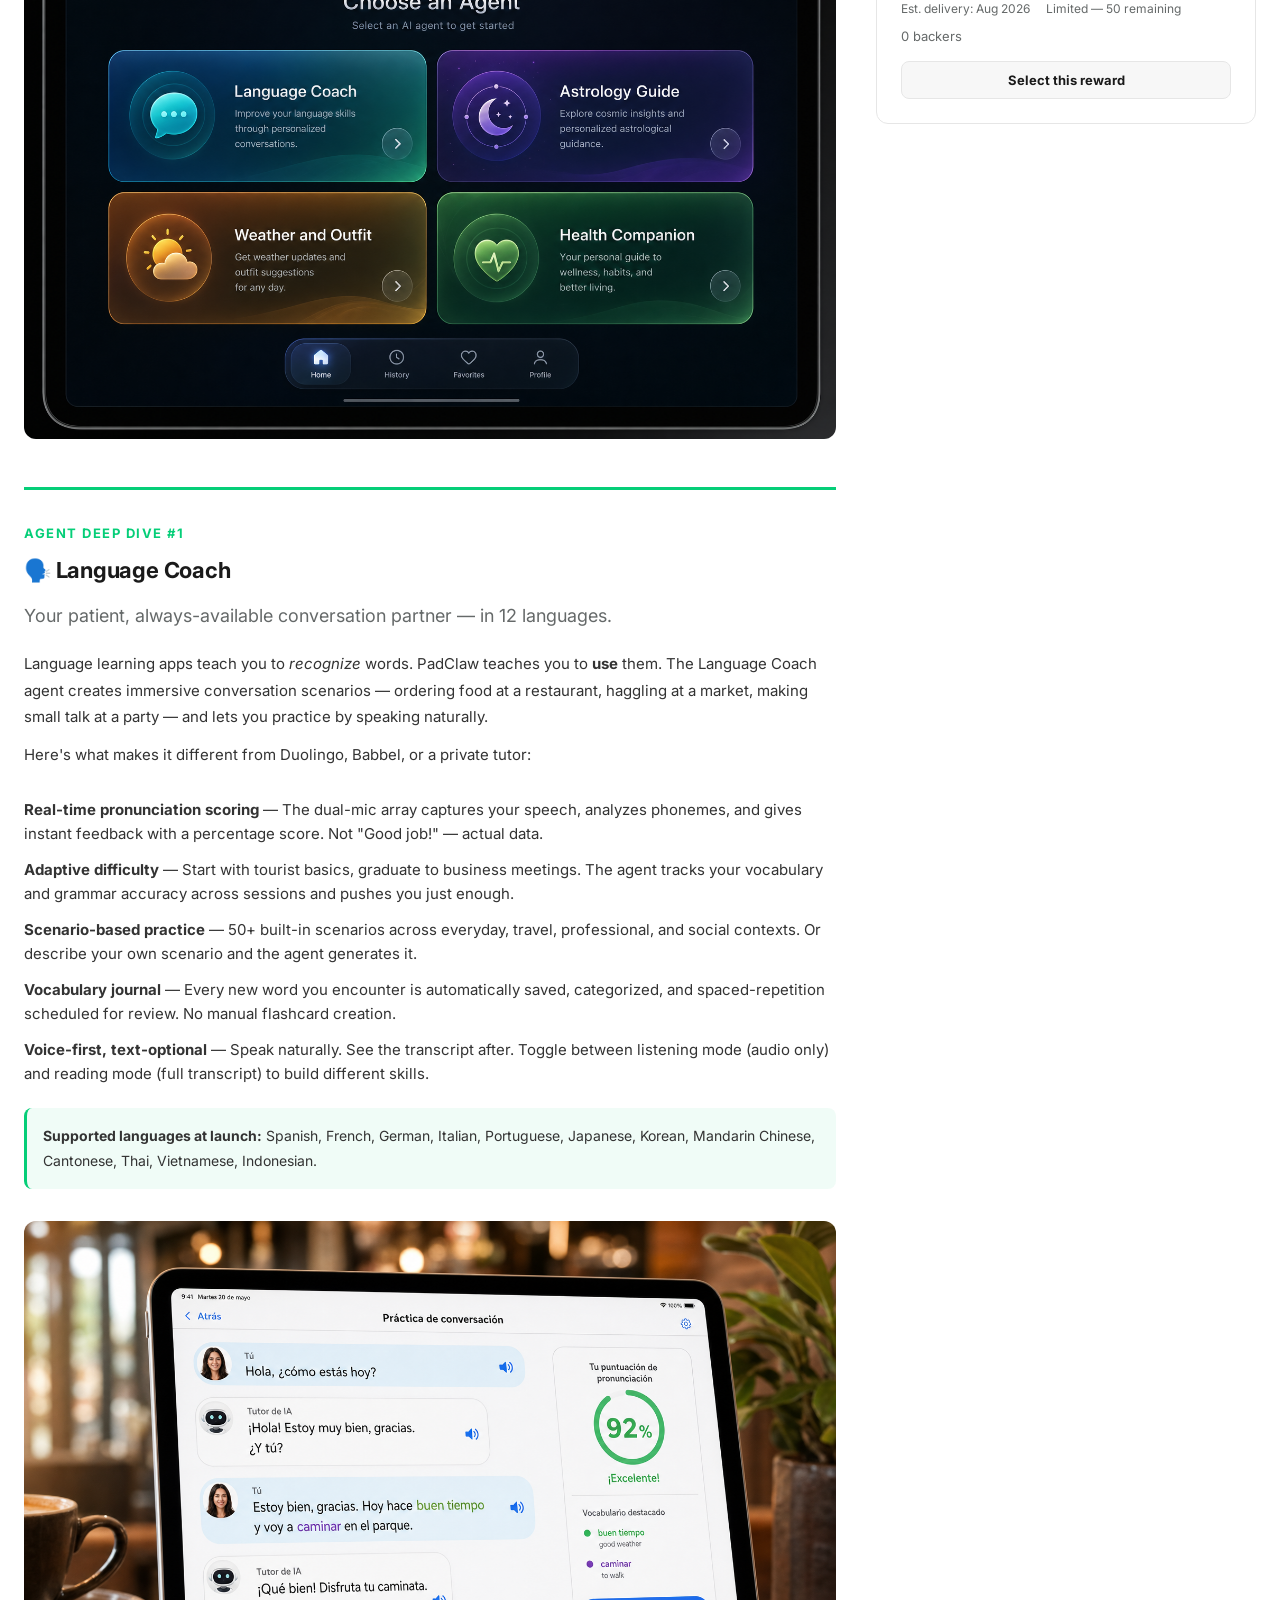
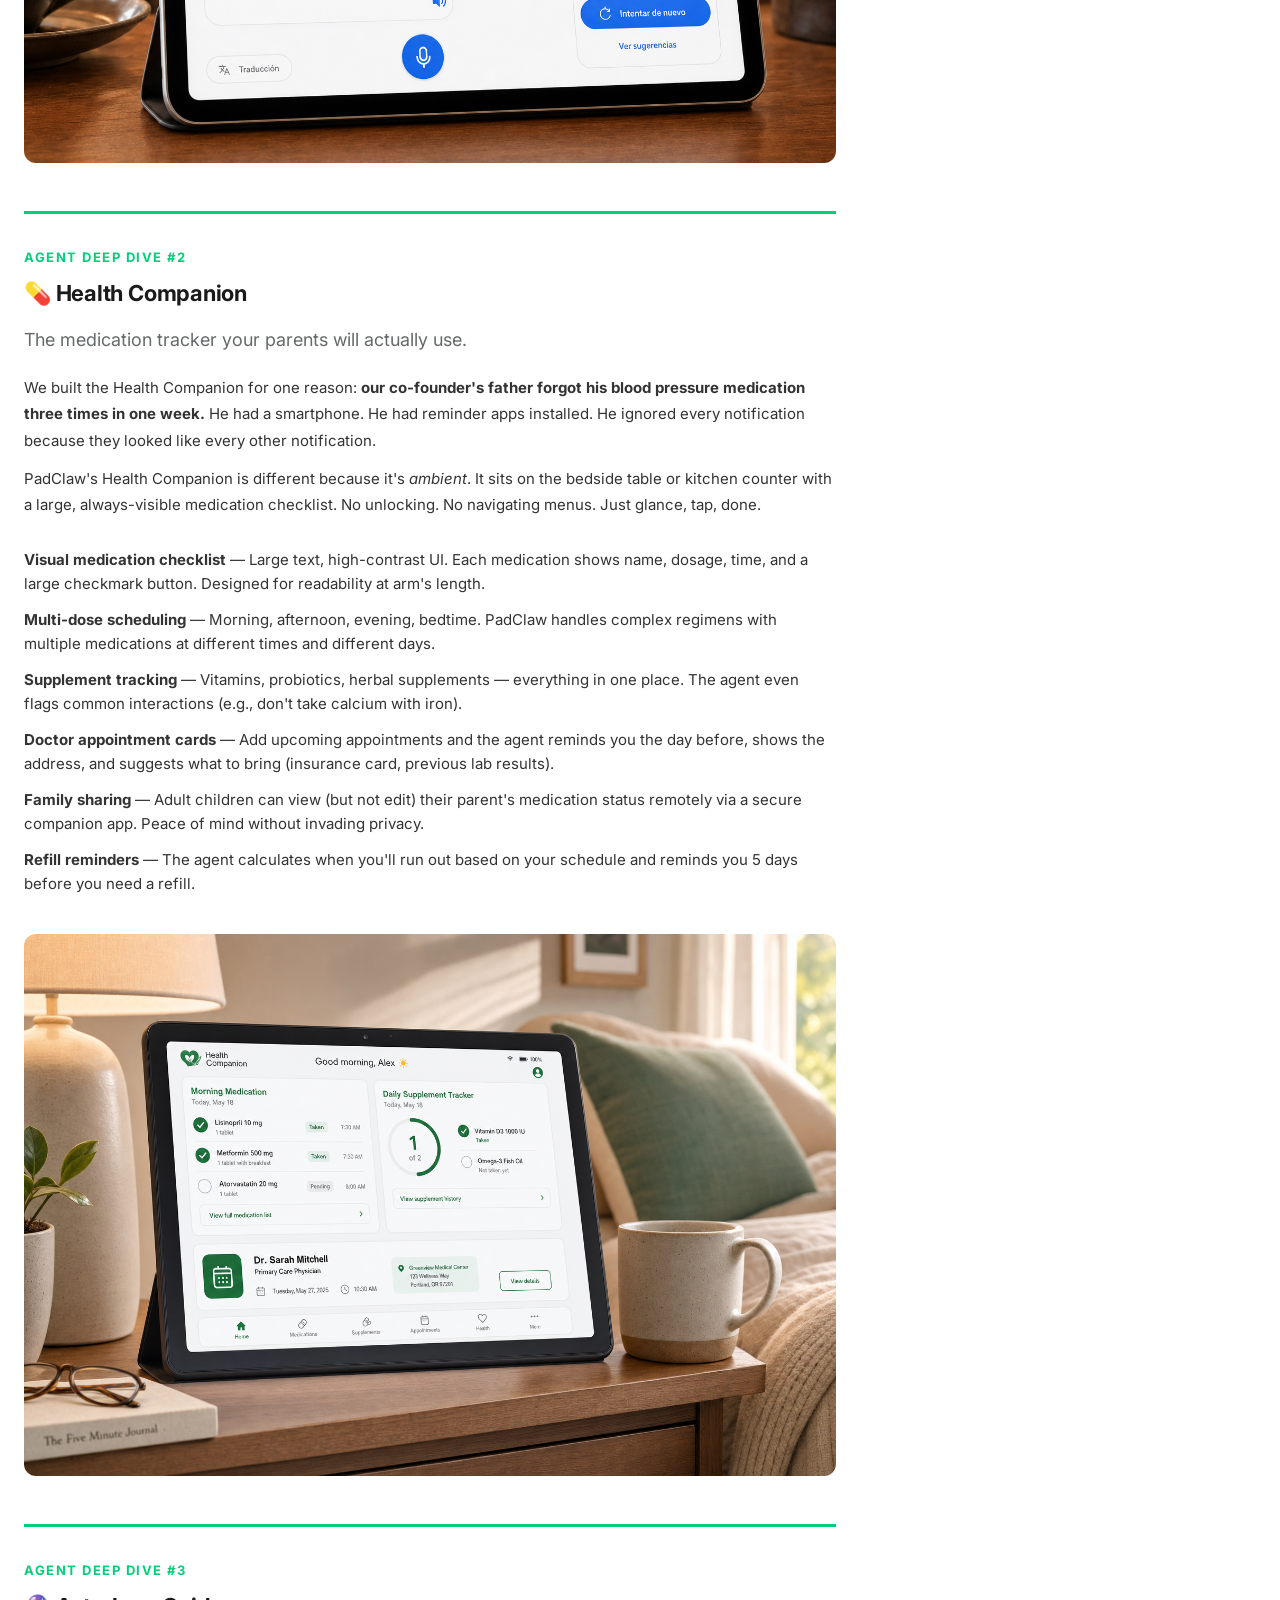
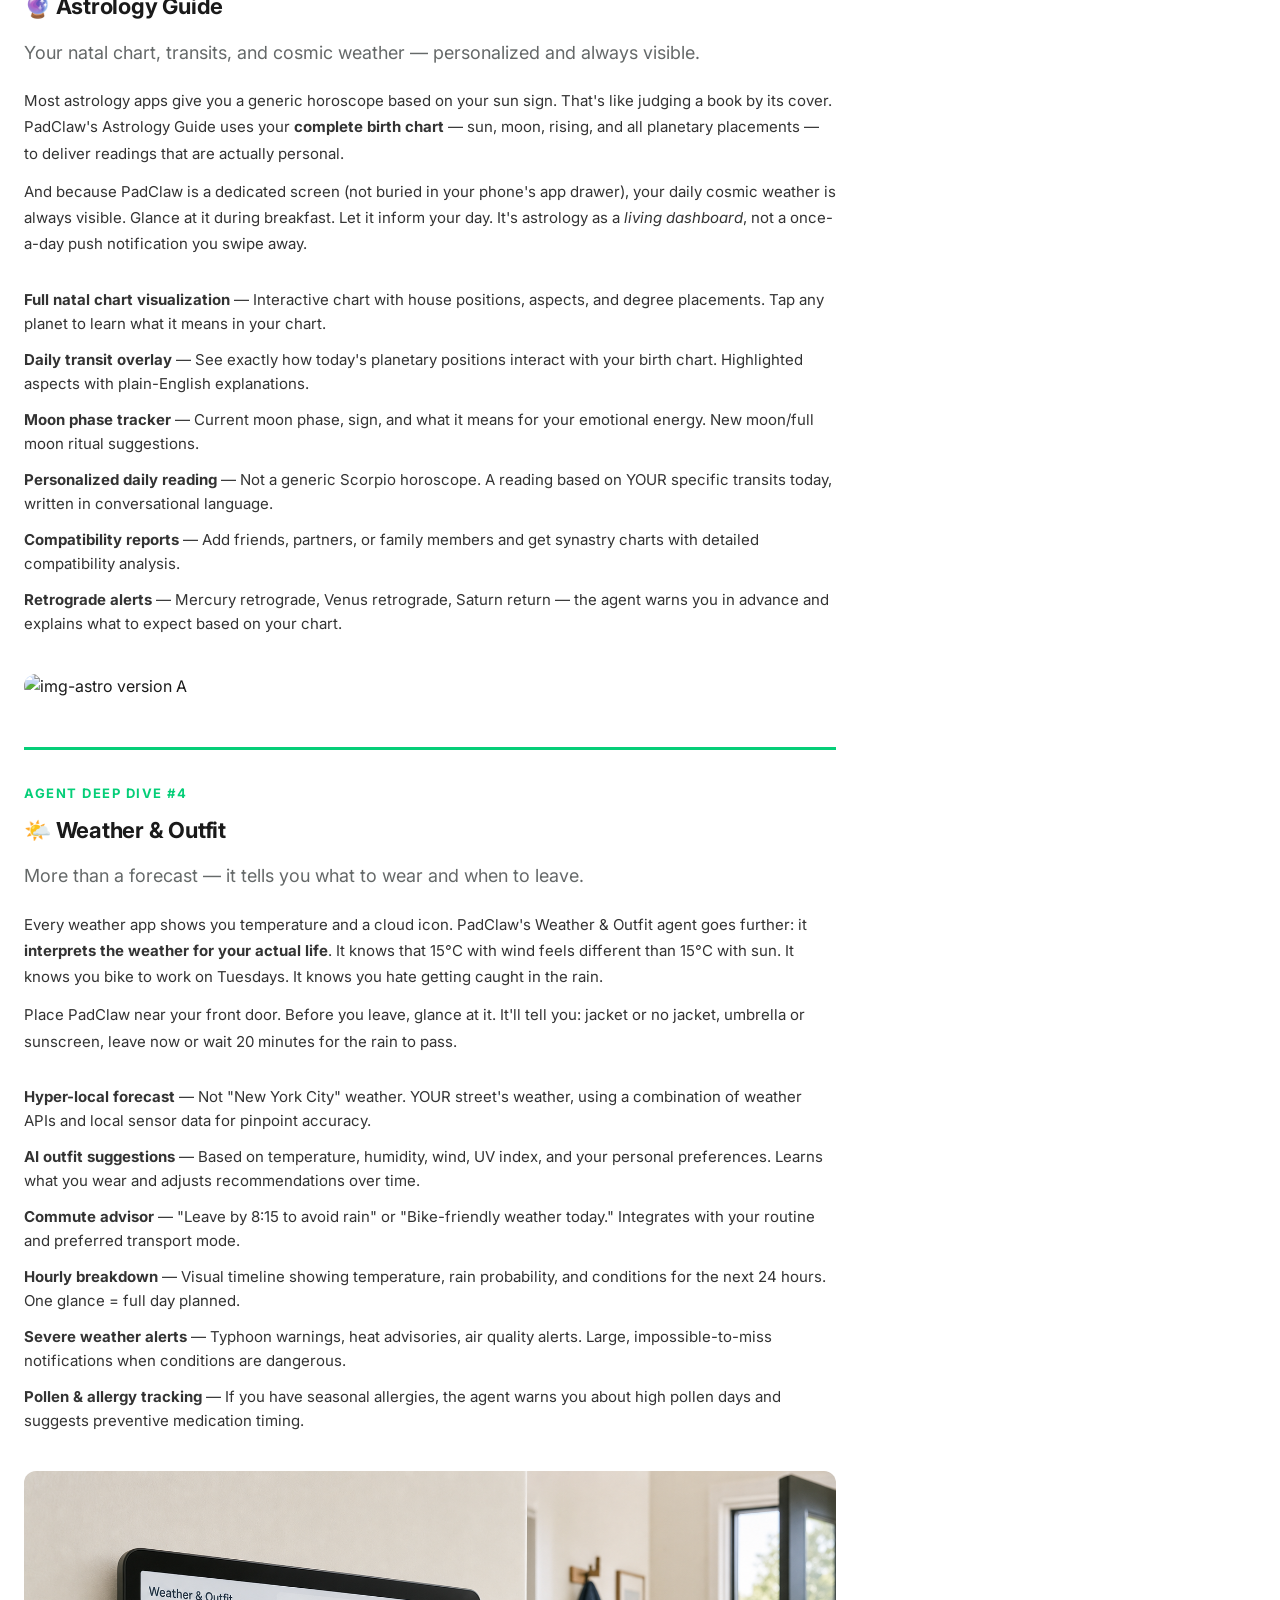
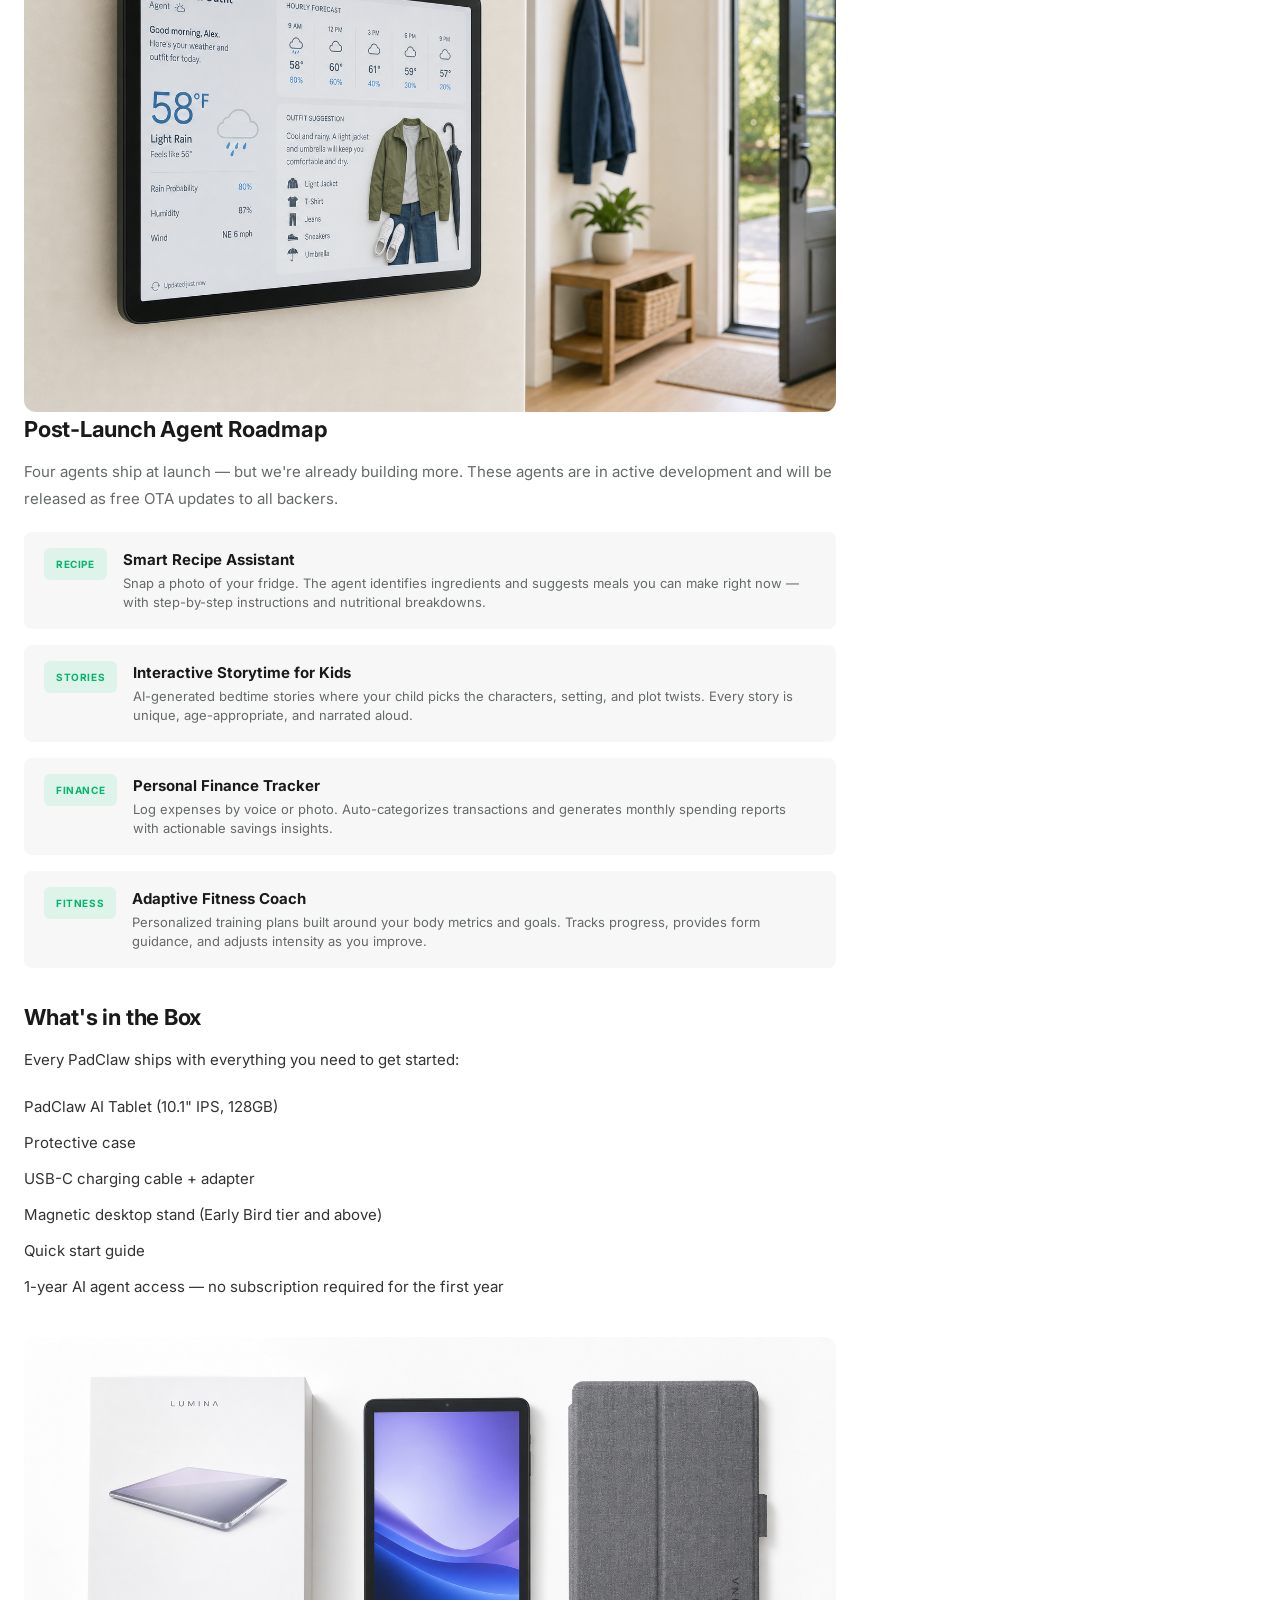
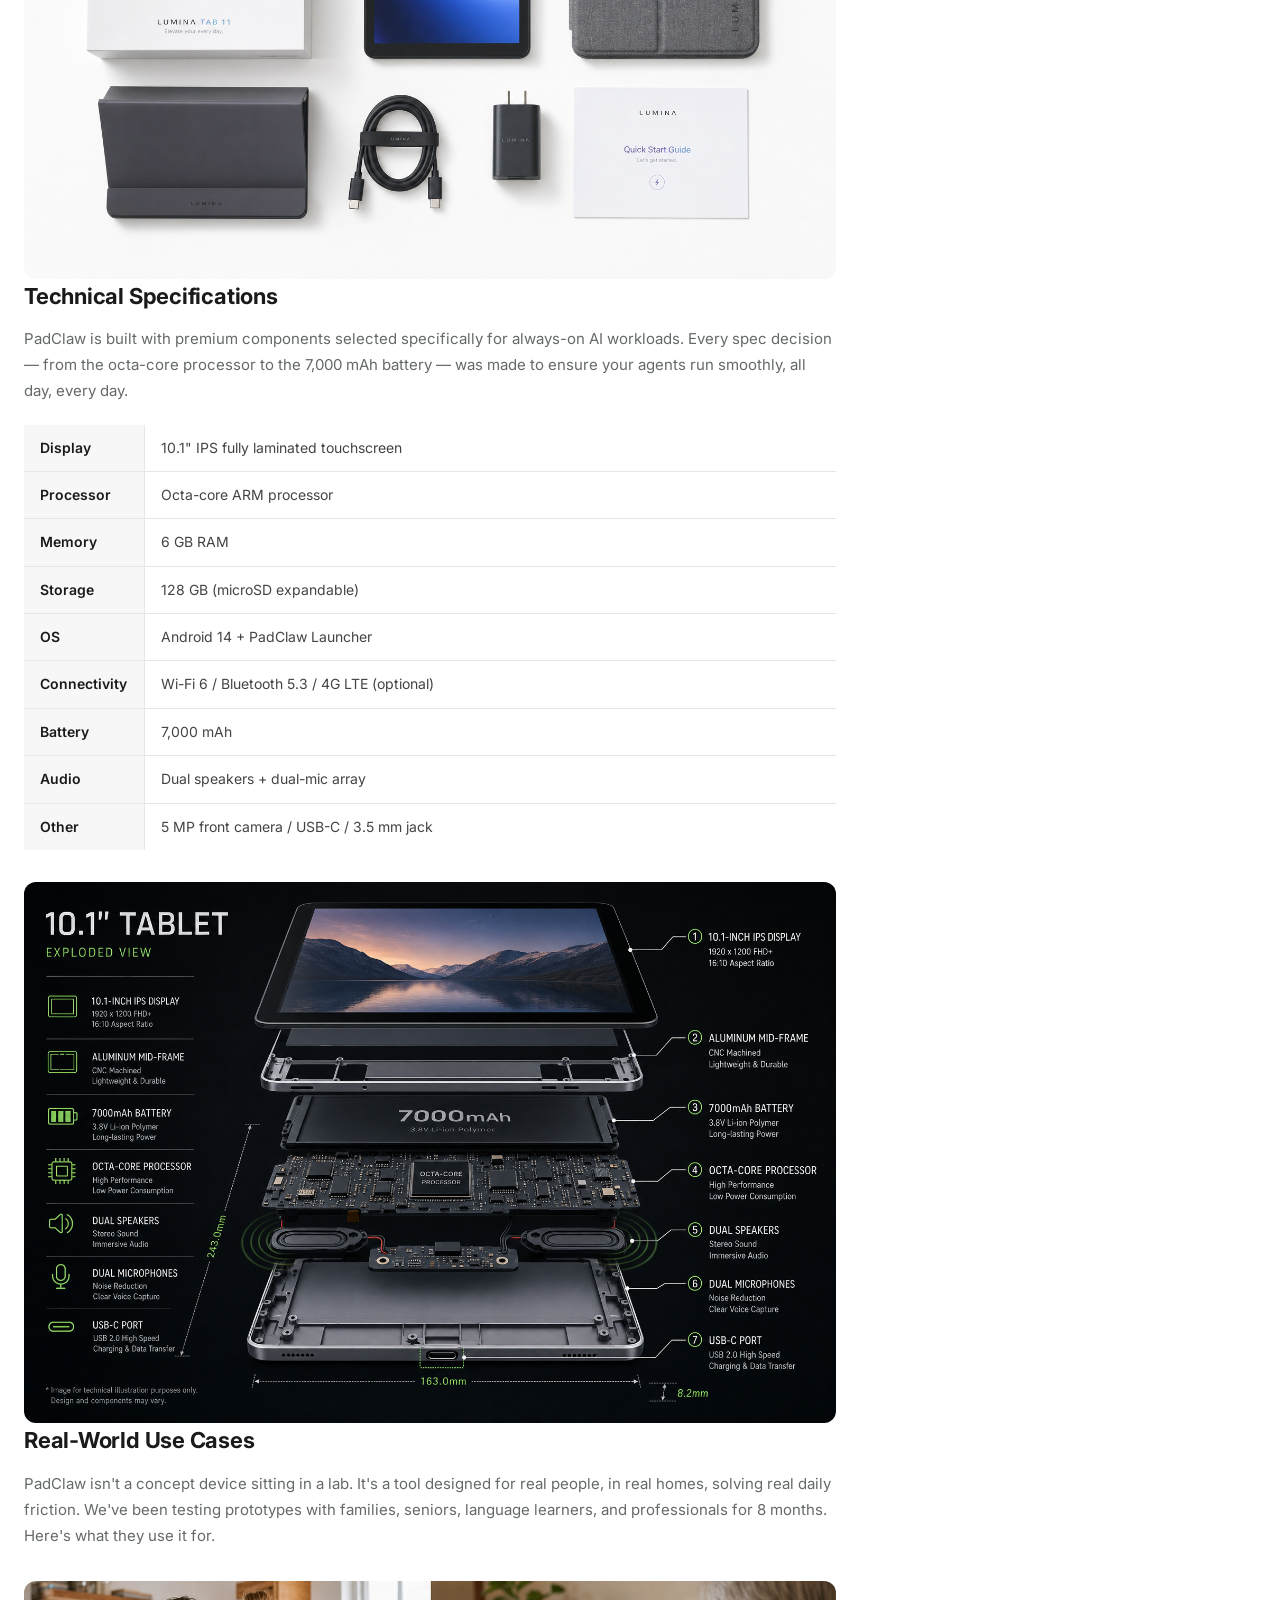
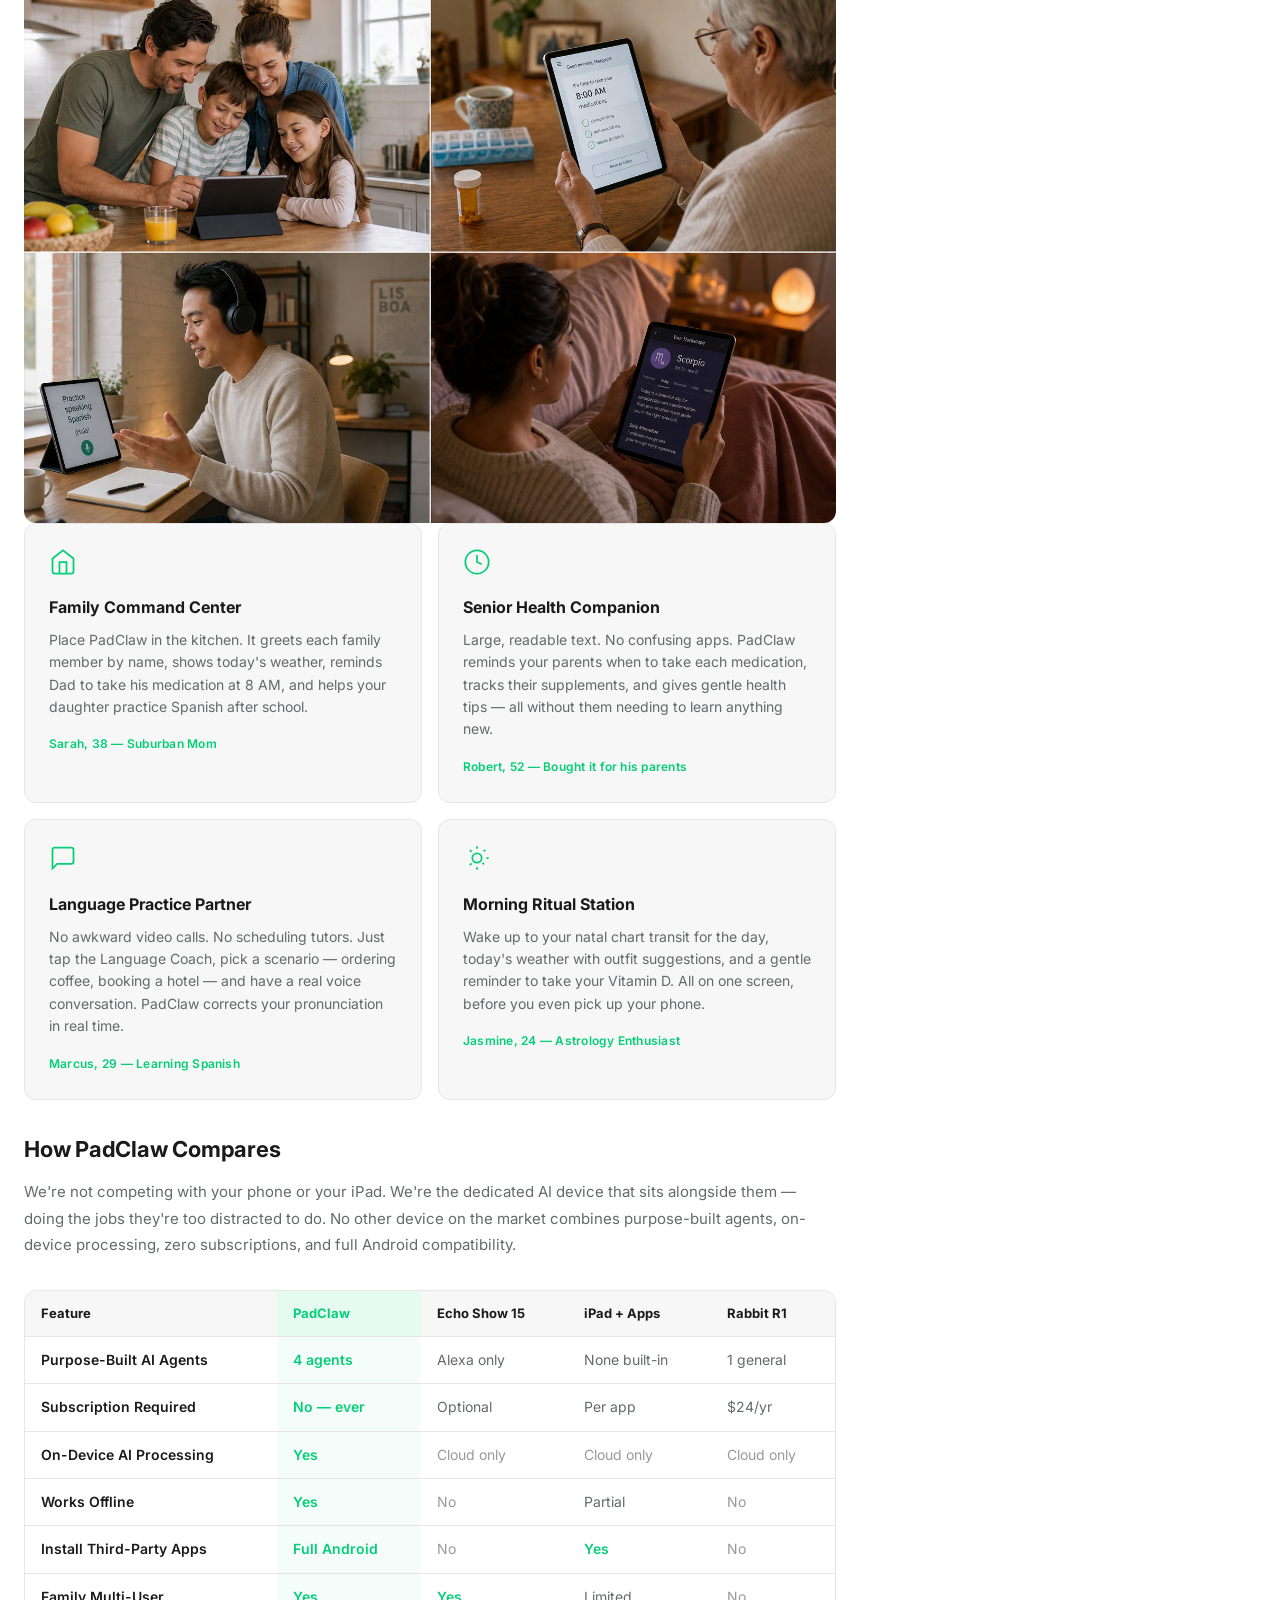
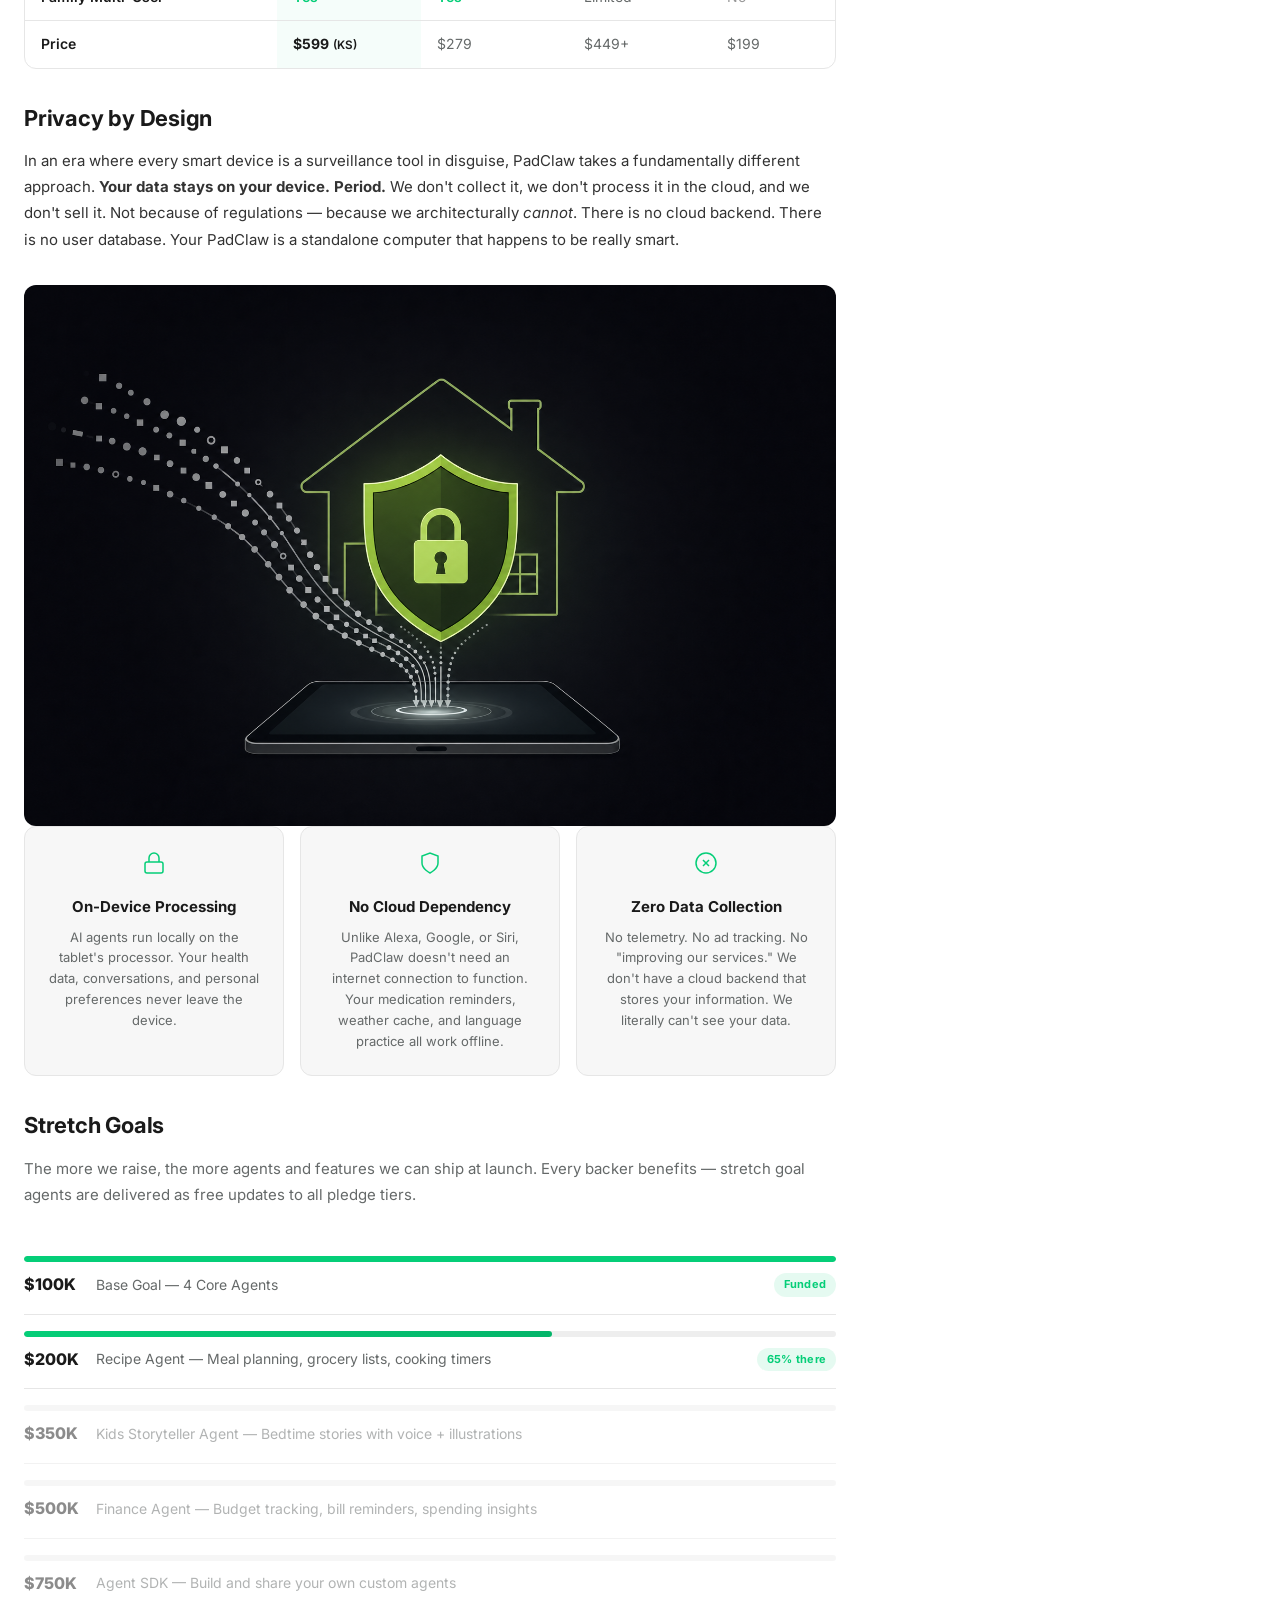
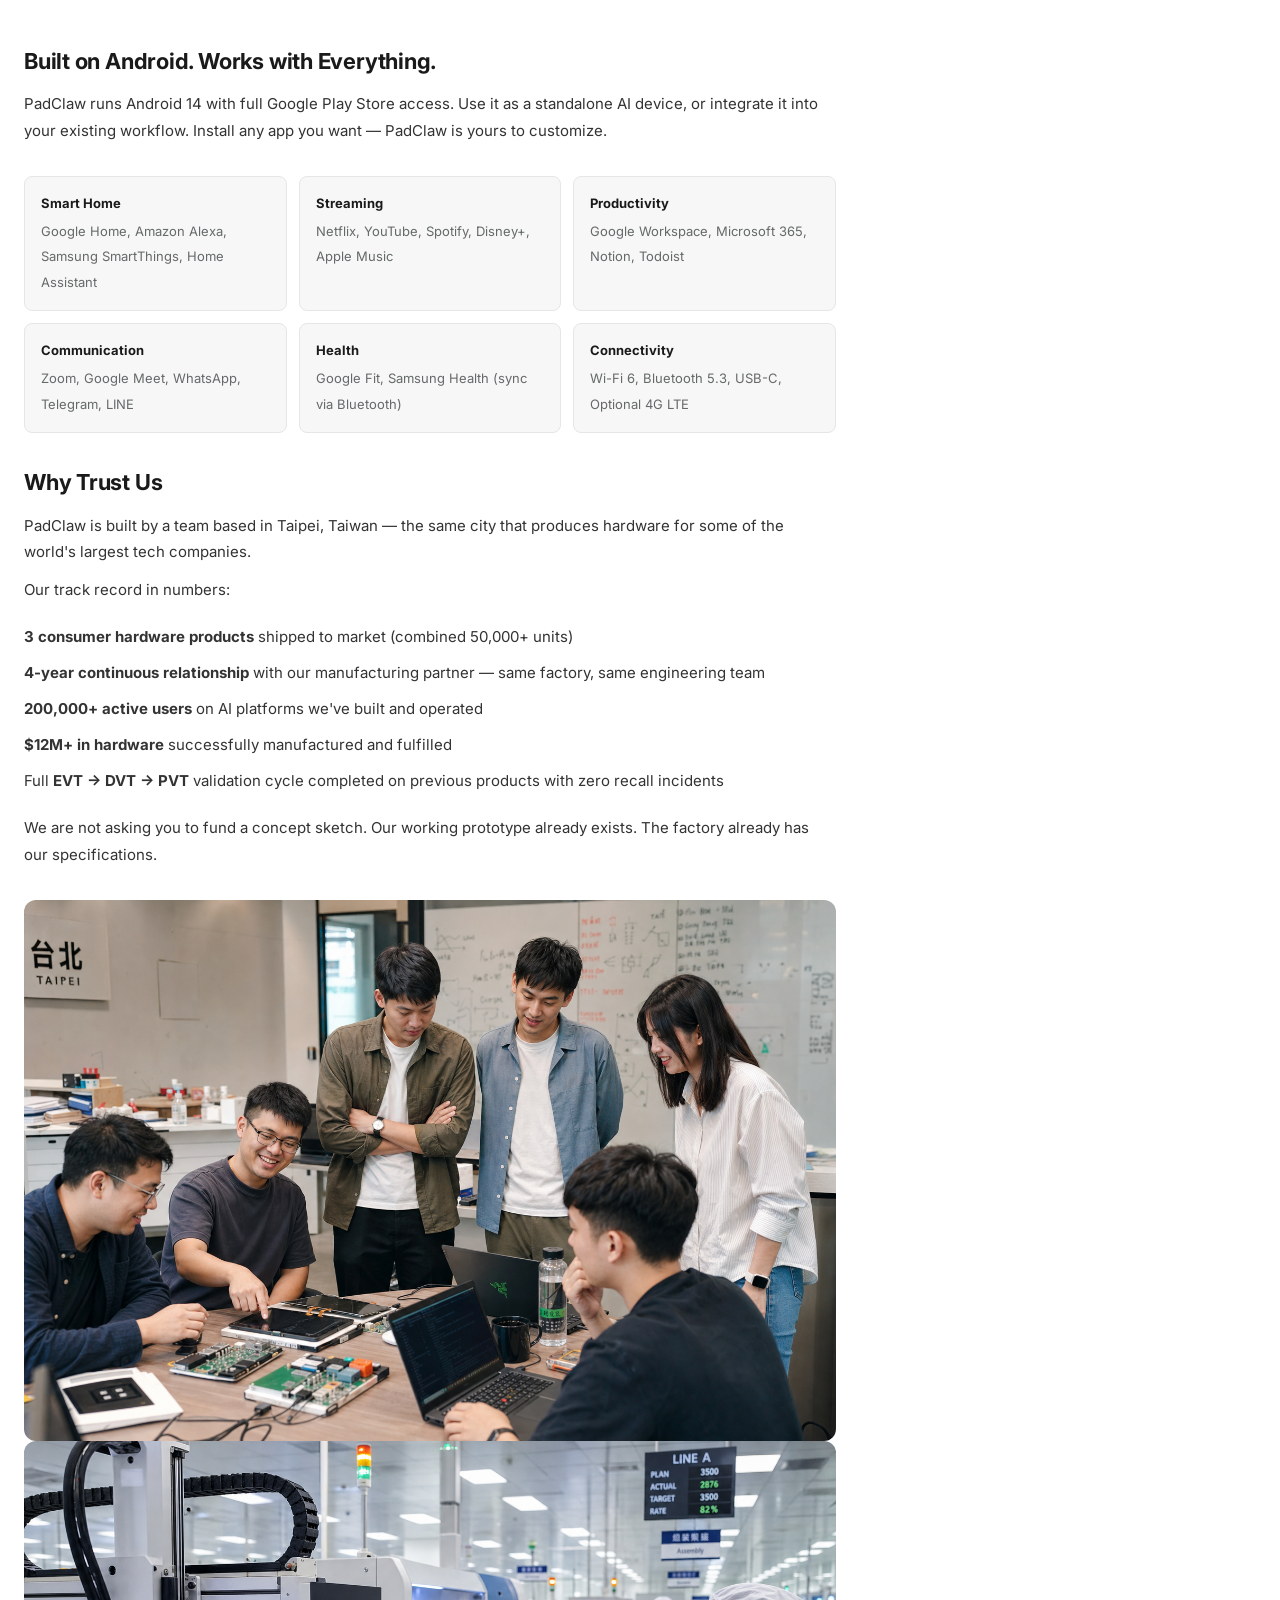
==== commit a2e1b560: "移除 OpenClaw 區塊 + problem 對比圖" ====
--- a/index.html
+++ b/index.html
@@ -192,7 +192,6 @@
             </ul>
           </div>
 
-          <div class="image-actual img-switchable"><img class="img-v img-va" src="img-problem-01.png" alt="img-problem version A" style="width:100%;border-radius:var(--ks-radius-lg);display:block;"><img class="img-v img-vb" src="img-problem-02.png" alt="img-problem version B" style="width:100%;border-radius:var(--ks-radius-lg);display:none;"></div>
 
           <!-- ============================================ -->
           <!-- S3: Meet the Agents                          -->
@@ -830,138 +829,15 @@
     </div>
   </main>
 
-  <!-- ===== OPENCLAW CASES SECTION ===== -->
-  <section class="openclaw-section" id="openclaw">
-    <div class="openclaw-inner">
-
-      <!-- Lobster mascot -->
-      <div class="openclaw-mascot">
-        <svg viewBox="0 0 200 220" width="160" height="176" xmlns="http://www.w3.org/2000/svg">
-          <!-- Body -->
-          <ellipse cx="100" cy="130" rx="45" ry="55" fill="#E74C3C" opacity="0.95"/>
-          <ellipse cx="100" cy="125" rx="38" ry="48" fill="#FF6B6B" opacity="0.3"/>
-          <!-- Head -->
-          <ellipse cx="100" cy="78" rx="30" ry="25" fill="#E74C3C"/>
-          <ellipse cx="100" cy="75" rx="25" ry="20" fill="#FF6B6B" opacity="0.25"/>
-          <!-- Eyes -->
-          <circle cx="88" cy="68" r="6" fill="white"/>
-          <circle cx="112" cy="68" r="6" fill="white"/>
-          <circle cx="89" cy="67" r="3.5" fill="#1a1a2e"/>
-          <circle cx="113" cy="67" r="3.5" fill="#1a1a2e"/>
-          <circle cx="90" cy="66" r="1.2" fill="white"/>
-          <circle cx="114" cy="66" r="1.2" fill="white"/>
-          <!-- Eye stalks -->
-          <rect x="85" y="52" width="6" height="14" rx="3" fill="#E74C3C"/>
-          <rect x="109" y="52" width="6" height="14" rx="3" fill="#E74C3C"/>
-          <!-- Antennae -->
-          <path d="M82 58 Q60 30 45 20" stroke="#E74C3C" stroke-width="3" fill="none" stroke-linecap="round"/>
-          <path d="M118 58 Q140 30 155 20" stroke="#E74C3C" stroke-width="3" fill="none" stroke-linecap="round"/>
-          <circle cx="45" cy="20" r="4" fill="#FF6B6B"/>
-          <circle cx="155" cy="20" r="4" fill="#FF6B6B"/>
-          <!-- Left claw -->
-          <path d="M55 110 Q20 95 15 75 Q10 55 30 60 Q45 63 40 80" stroke="#E74C3C" stroke-width="6" fill="#E74C3C" stroke-linecap="round"/>
-          <path d="M55 110 Q25 115 20 100 Q15 85 35 88" stroke="#E74C3C" stroke-width="5" fill="#E74C3C"/>
-          <ellipse cx="22" cy="72" rx="12" ry="8" fill="#E74C3C" transform="rotate(-20 22 72)"/>
-          <ellipse cx="22" cy="72" rx="9" ry="5" fill="#FF6B6B" opacity="0.3" transform="rotate(-20 22 72)"/>
-          <!-- Right claw -->
-          <path d="M145 110 Q180 95 185 75 Q190 55 170 60 Q155 63 160 80" stroke="#E74C3C" stroke-width="6" fill="#E74C3C" stroke-linecap="round"/>
-          <path d="M145 110 Q175 115 180 100 Q185 85 165 88" stroke="#E74C3C" stroke-width="5" fill="#E74C3C"/>
-          <ellipse cx="178" cy="72" rx="12" ry="8" fill="#E74C3C" transform="rotate(20 178 72)"/>
-          <ellipse cx="178" cy="72" rx="9" ry="5" fill="#FF6B6B" opacity="0.3" transform="rotate(20 178 72)"/>
-          <!-- Tail segments -->
-          <ellipse cx="100" cy="175" rx="30" ry="12" fill="#C0392B"/>
-          <ellipse cx="100" cy="190" rx="24" ry="10" fill="#C0392B"/>
-          <ellipse cx="100" cy="203" rx="18" ry="8" fill="#C0392B"/>
-          <!-- Tail fan -->
-          <ellipse cx="85" cy="215" rx="14" ry="6" fill="#E74C3C" transform="rotate(-15 85 215)"/>
-          <ellipse cx="100" cy="218" rx="12" ry="6" fill="#E74C3C"/>
-          <ellipse cx="115" cy="215" rx="14" ry="6" fill="#E74C3C" transform="rotate(15 115 215)"/>
-          <!-- Smile -->
-          <path d="M90 85 Q100 94 110 85" stroke="#C0392B" stroke-width="2.5" fill="none" stroke-linecap="round"/>
-          <!-- Legs -->
-          <line x1="65" y1="130" x2="45" y2="148" stroke="#C0392B" stroke-width="3" stroke-linecap="round"/>
-          <line x1="60" y1="145" x2="42" y2="160" stroke="#C0392B" stroke-width="3" stroke-linecap="round"/>
-          <line x1="135" y1="130" x2="155" y2="148" stroke="#C0392B" stroke-width="3" stroke-linecap="round"/>
-          <line x1="140" y1="145" x2="158" y2="160" stroke="#C0392B" stroke-width="3" stroke-linecap="round"/>
-        </svg>
+  <!-- ===== TABLET CASES SECTION ===== -->
+  <section class="cases-section" id="tablet-cases">
+    <div class="cases-inner">
+      <div class="image-actual" style="max-width:960px;margin:0 auto;">
+        <img src="img-cases.jpg" alt="PadClaw Tablet Cases — Four Styles: CozyHome, BubbleBuddy, Lobster Tail Stand, EasyView Senior" style="width:100%;border-radius:var(--ks-radius-lg);display:block;">
       </div>
-
-      <div class="openclaw-header">
-        <h2 class="openclaw-title">
-          <span class="openclaw-brand">Open<span class="claw-accent">Claw</span></span>
-          Collection
-        </h2>
-        <p class="openclaw-tagline">Express yourself. Choose your shell.</p>
-        <p class="openclaw-desc">
-          Every PadClaw comes with a protective case — but who says protection can't have personality?
-          Our OpenClaw Collection features designer shells that snap magnetically onto your tablet.
-          From sleek minimalism to our signature Lobster Edition, find the one that's unmistakably you.
-        </p>
-      </div>
-
-      <div class="openclaw-cases">
-        <!-- Case 1: Classic -->
-        <div class="case-card">
-          <div class="case-visual case-classic">
-            <div class="case-icon">
-              <svg width="48" height="48" viewBox="0 0 24 24" fill="none" stroke="currentColor" stroke-width="1.5"><rect x="4" y="2" width="16" height="20" rx="2"/><line x1="4" y1="18" x2="20" y2="18"/></svg>
-            </div>
-          </div>
-          <h4 class="case-name">Classic Black</h4>
-          <p class="case-desc">Premium matte finish. Timeless, professional, invisible protection.</p>
-          <span class="case-tag">Included Free</span>
-        </div>
-
-        <!-- Case 2: Ocean -->
-        <div class="case-card">
-          <div class="case-visual case-ocean">
-            <div class="case-icon">
-              <svg width="48" height="48" viewBox="0 0 24 24" fill="none" stroke="currentColor" stroke-width="1.5"><path d="M2 12 Q6 8 10 12 Q14 16 18 12 Q22 8 22 12"/><path d="M2 16 Q6 12 10 16 Q14 20 18 16 Q22 12 22 16" opacity="0.5"/></svg>
-            </div>
-          </div>
-          <h4 class="case-name">Ocean Blue</h4>
-          <p class="case-desc">Deep sea gradient. Calm, focused, a breath of fresh air on your desk.</p>
-          <span class="case-tag case-tag-addon">+ $29</span>
-        </div>
-
-        <!-- Case 3: Sunset -->
-        <div class="case-card">
-          <div class="case-visual case-sunset">
-            <div class="case-icon">
-              <svg width="48" height="48" viewBox="0 0 24 24" fill="none" stroke="currentColor" stroke-width="1.5"><circle cx="12" cy="10" r="4"/><path d="M2 18 Q7 12 12 14 Q17 12 22 18"/></svg>
-            </div>
-          </div>
-          <h4 class="case-name">Sunset Coral</h4>
-          <p class="case-desc">Warm gradient energy. Stands out in meetings, brightens any room.</p>
-          <span class="case-tag case-tag-addon">+ $29</span>
-        </div>
-
-        <!-- Case 4: Lobster -->
-        <div class="case-card case-card-featured">
-          <div class="case-featured-badge">Limited Edition</div>
-          <div class="case-visual case-lobster">
-            <div class="case-icon lobster-icon">
-              <svg width="56" height="56" viewBox="0 0 24 24" fill="none" stroke="currentColor" stroke-width="1.5">
-                <ellipse cx="12" cy="14" rx="5" ry="6"/>
-                <circle cx="10" cy="9" r="1.5"/>
-                <circle cx="14" cy="9" r="1.5"/>
-                <path d="M8 12 Q3 10 2 7 M16 12 Q21 10 22 7" stroke-linecap="round" stroke-width="2"/>
-                <path d="M10 20 L9 23 M12 20.5 L12 23 M14 20 L15 23"/>
-              </svg>
-            </div>
-          </div>
-          <h4 class="case-name">OpenClaw Lobster Edition</h4>
-          <p class="case-desc">3D sculpted lobster claw grips. The conversation starter. The icon. The legend.</p>
-          <span class="case-tag case-tag-limited">+ $49 · Only 500</span>
-        </div>
-      </div>
-
-      <div class="openclaw-footer-note">
-        <p>All cases feature magnetic snap-on mounting, shock-absorbent TPU core, and microfiber lining. Compatible with magnetic desktop stand.</p>
-      </div>
-
     </div>
   </section>
+
 
   <!-- ===== FOOTER ===== -->
   <footer class="site-footer">
--- a/style.css
+++ b/style.css
@@ -889,6 +889,12 @@
   max-width:480px;font-style:italic;
 }
 .img-id{font-size:11px;color:#ccc;margin-top:8px}
+
+/* ===== TABLET CASES ===== */
+.cases-section{
+  padding:48px 24px;background:#fff;
+}
+.cases-inner{max-width:var(--ks-max-w);margin:0 auto}
 
 /* ===== OPENCLAW SECTION ===== */
 .openclaw-section{
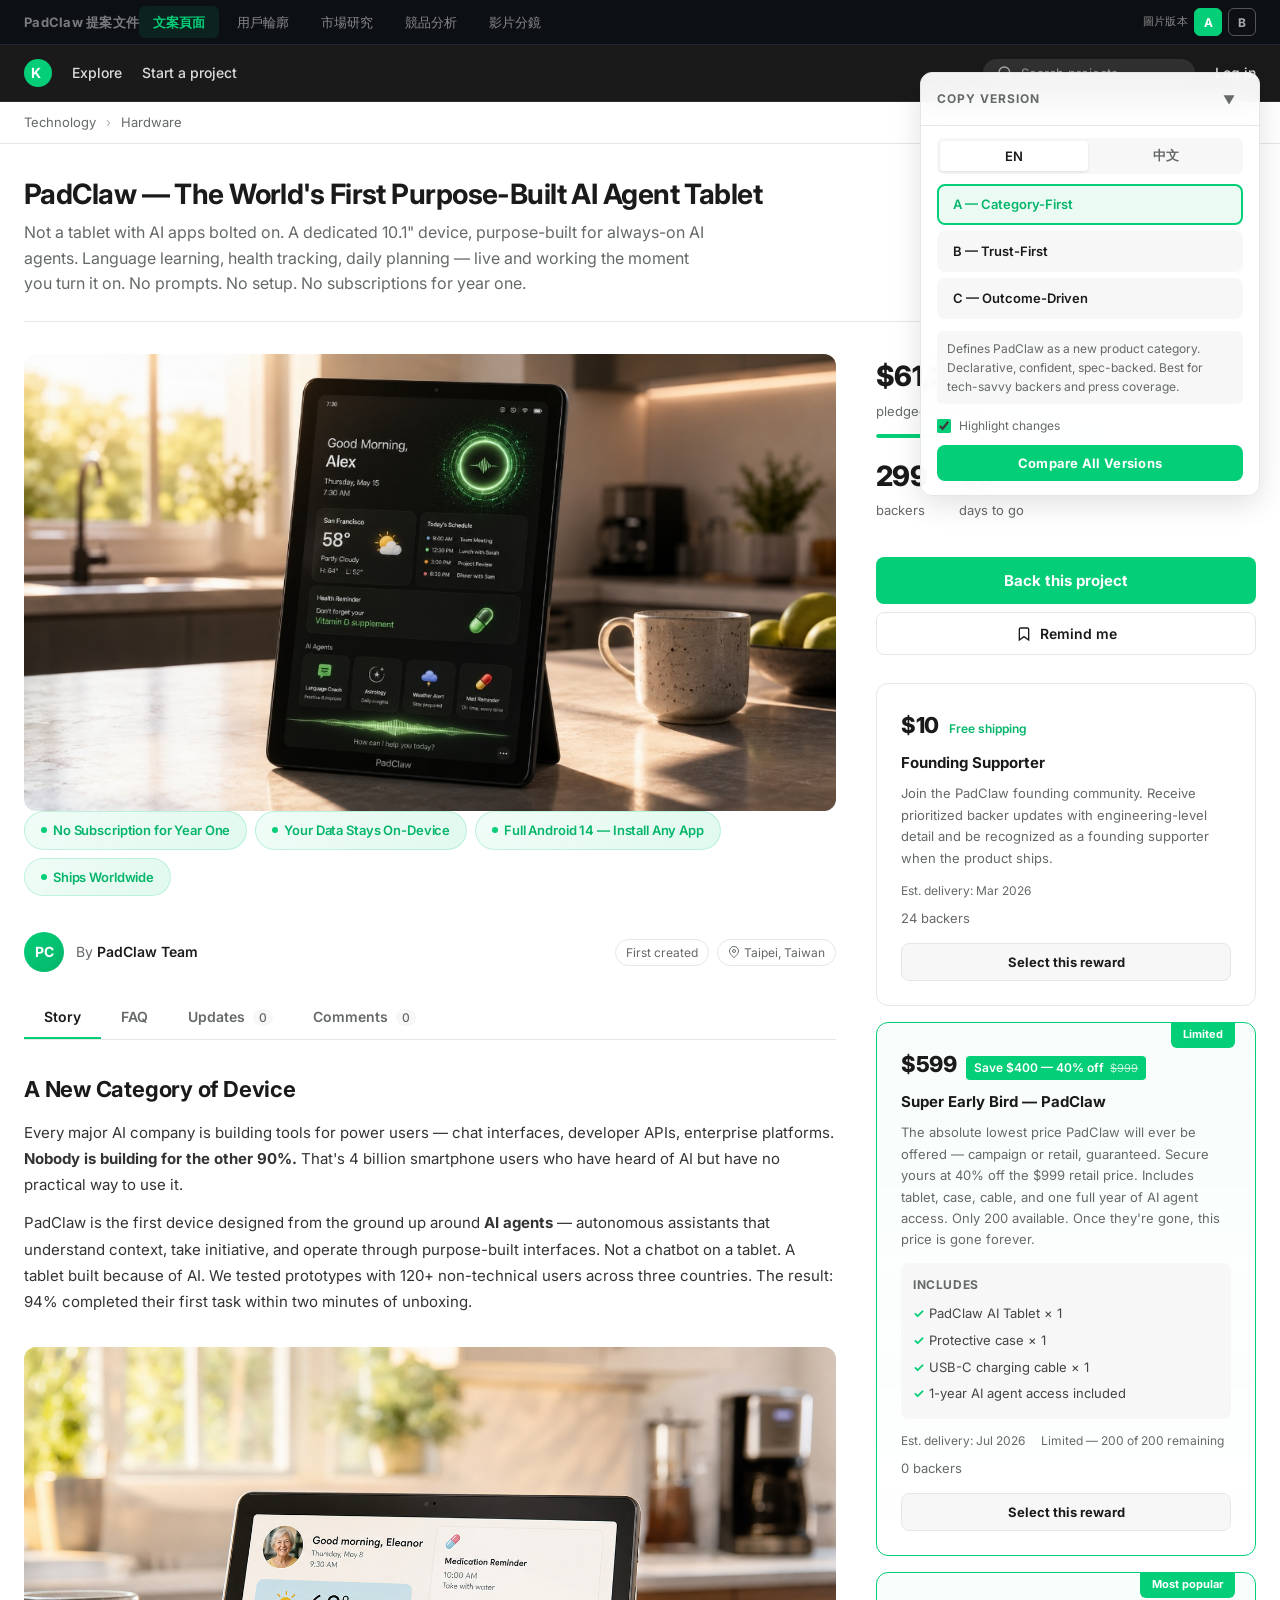
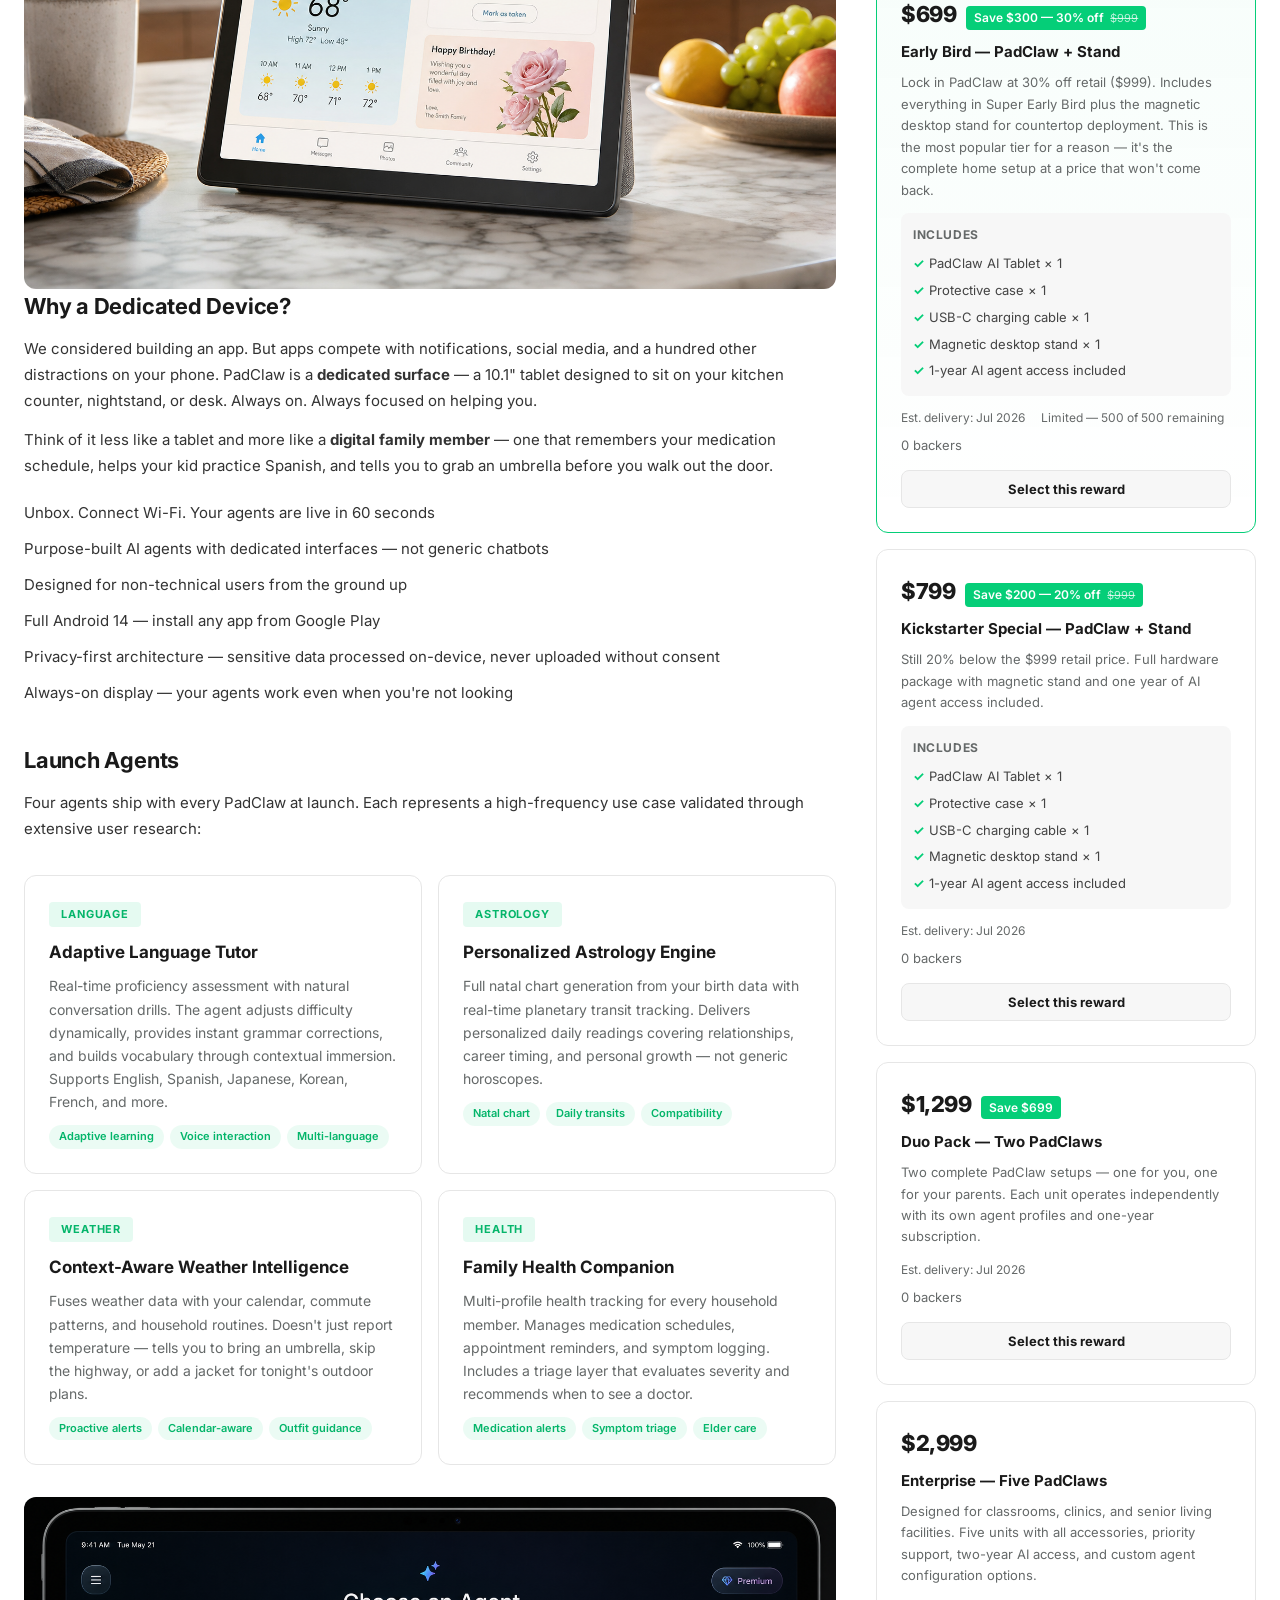
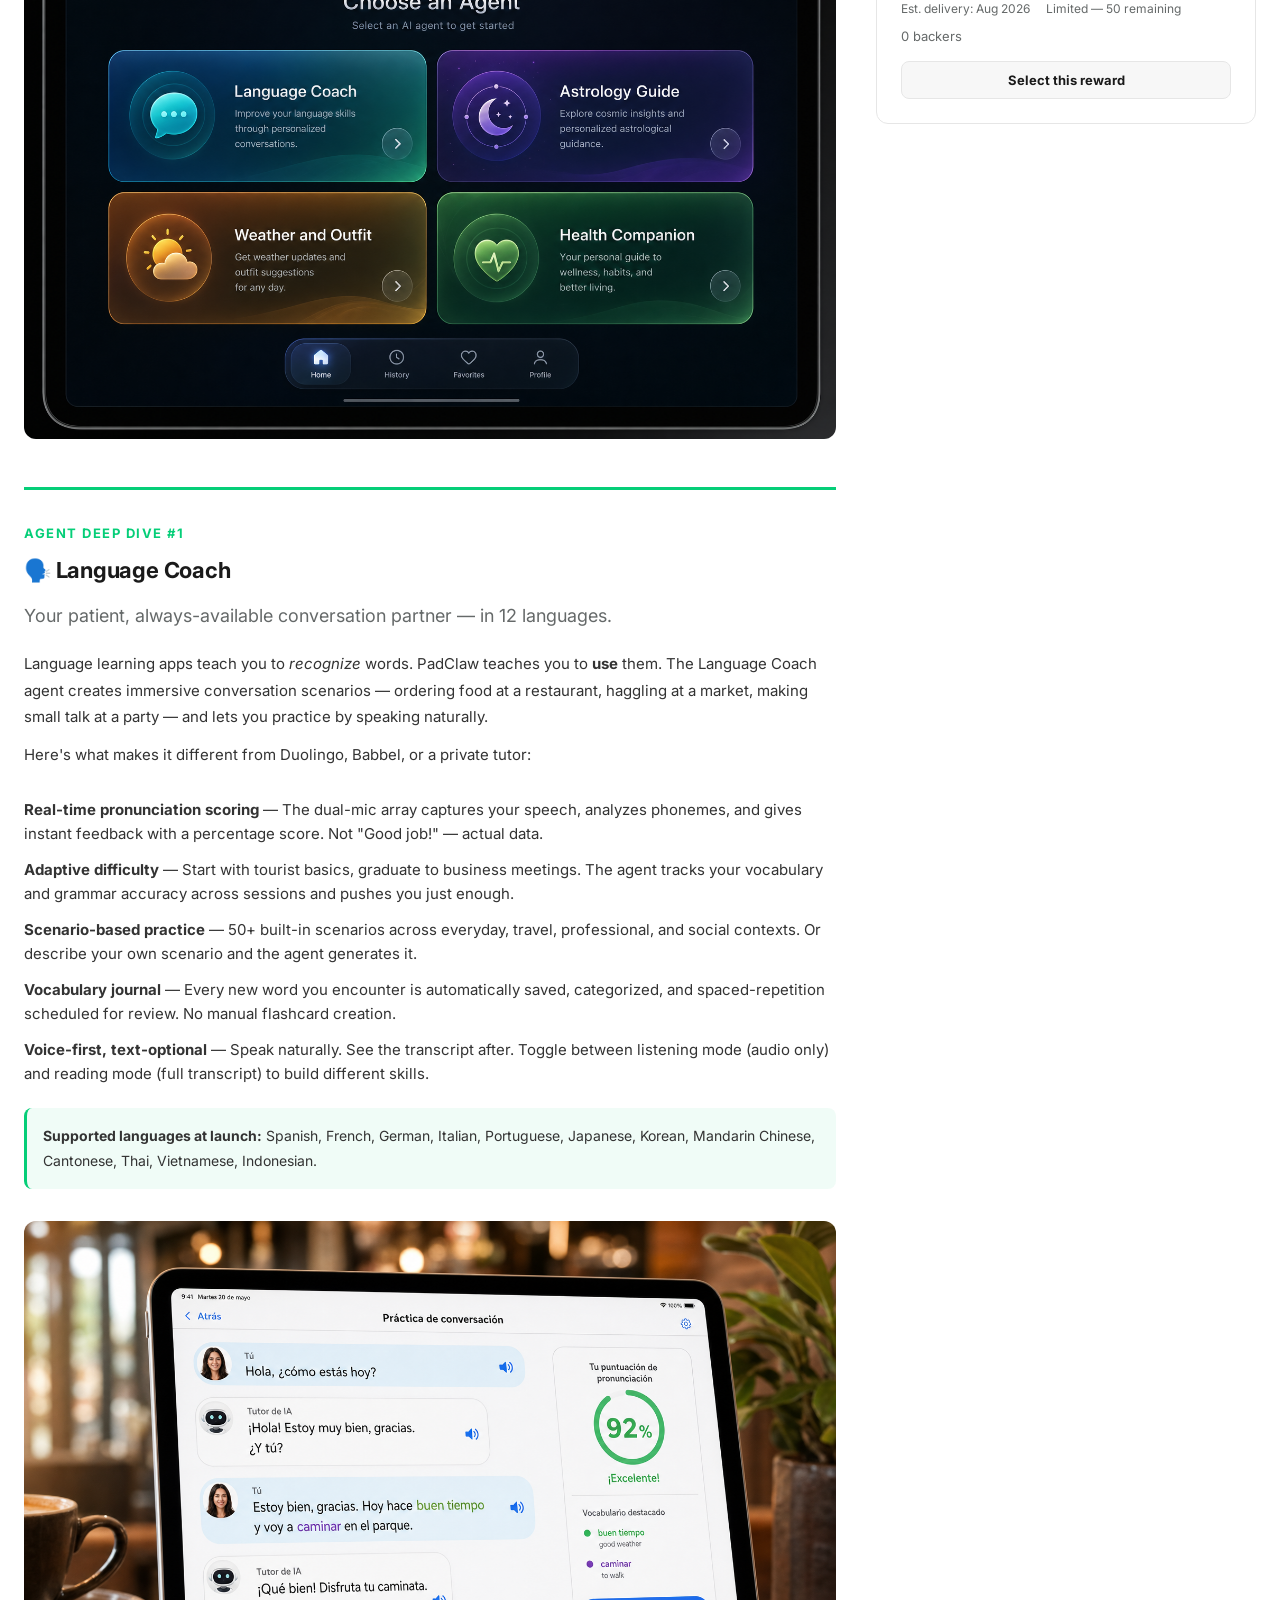
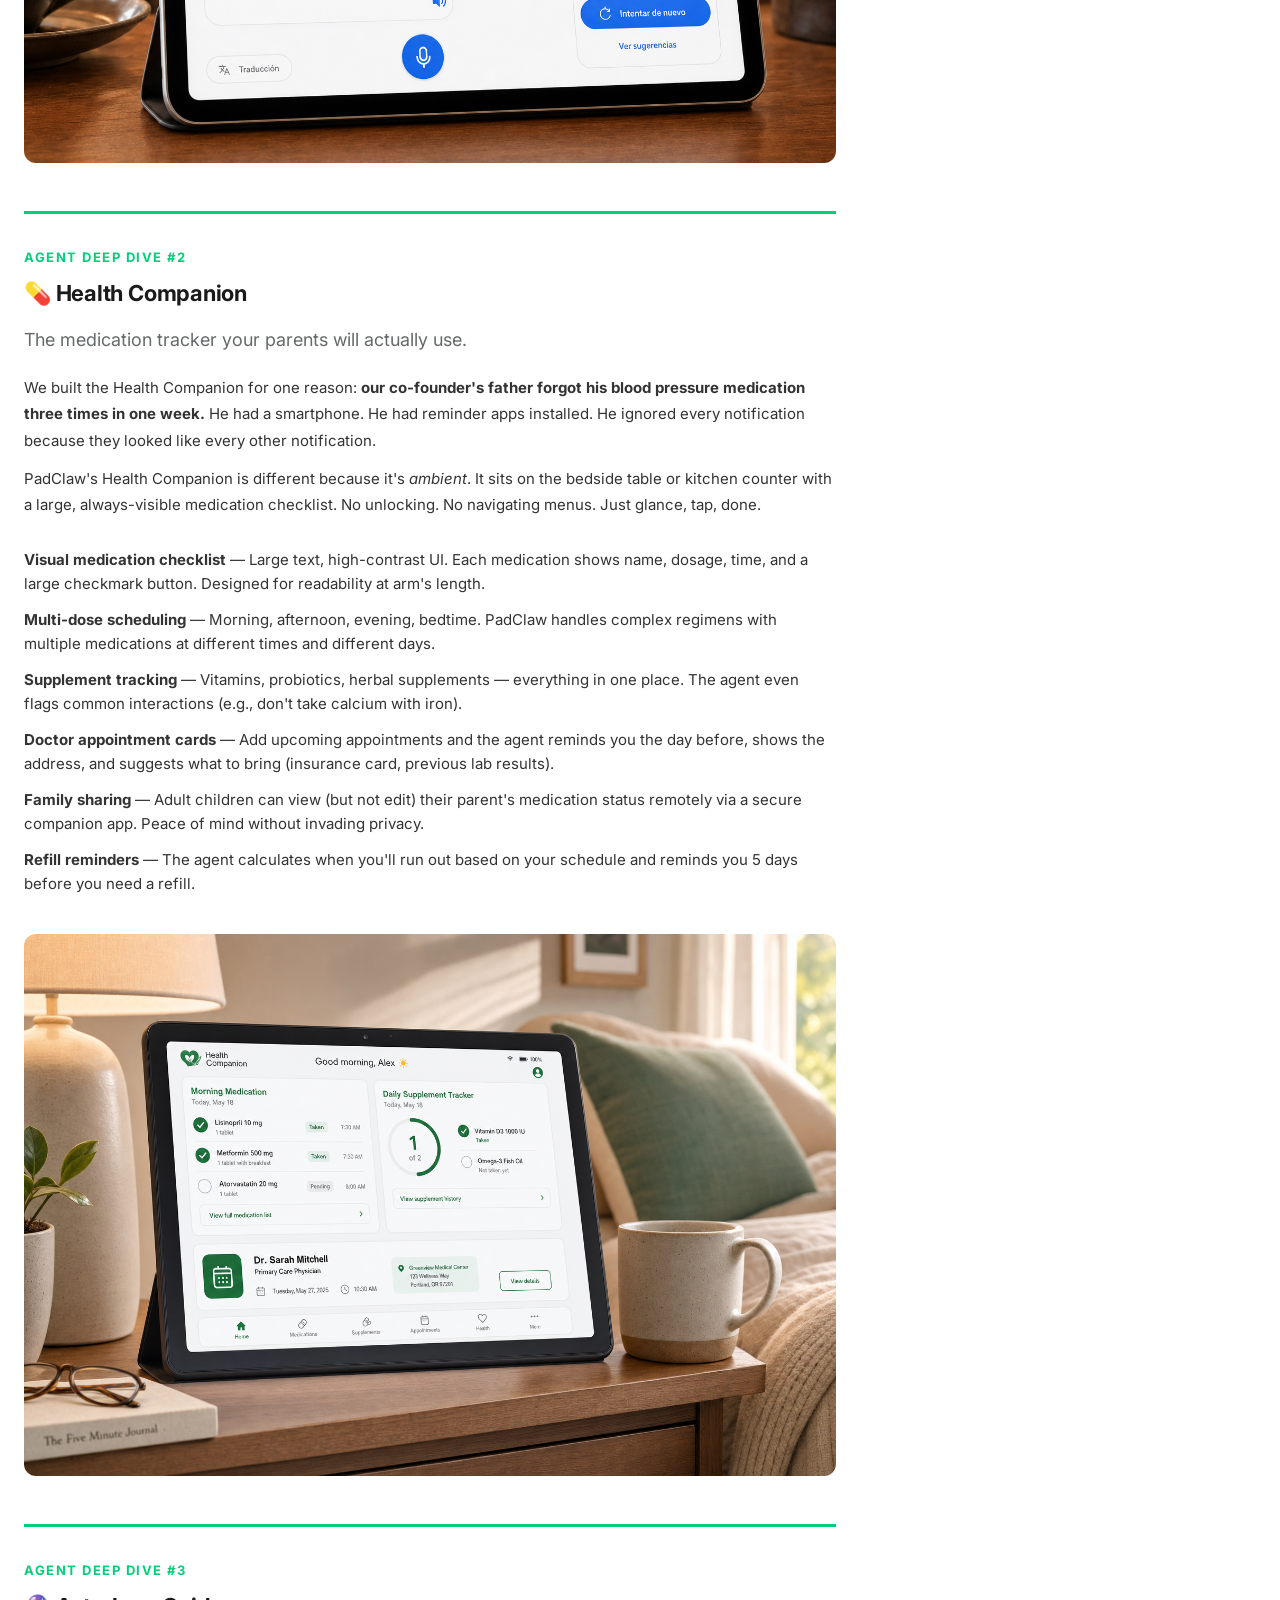
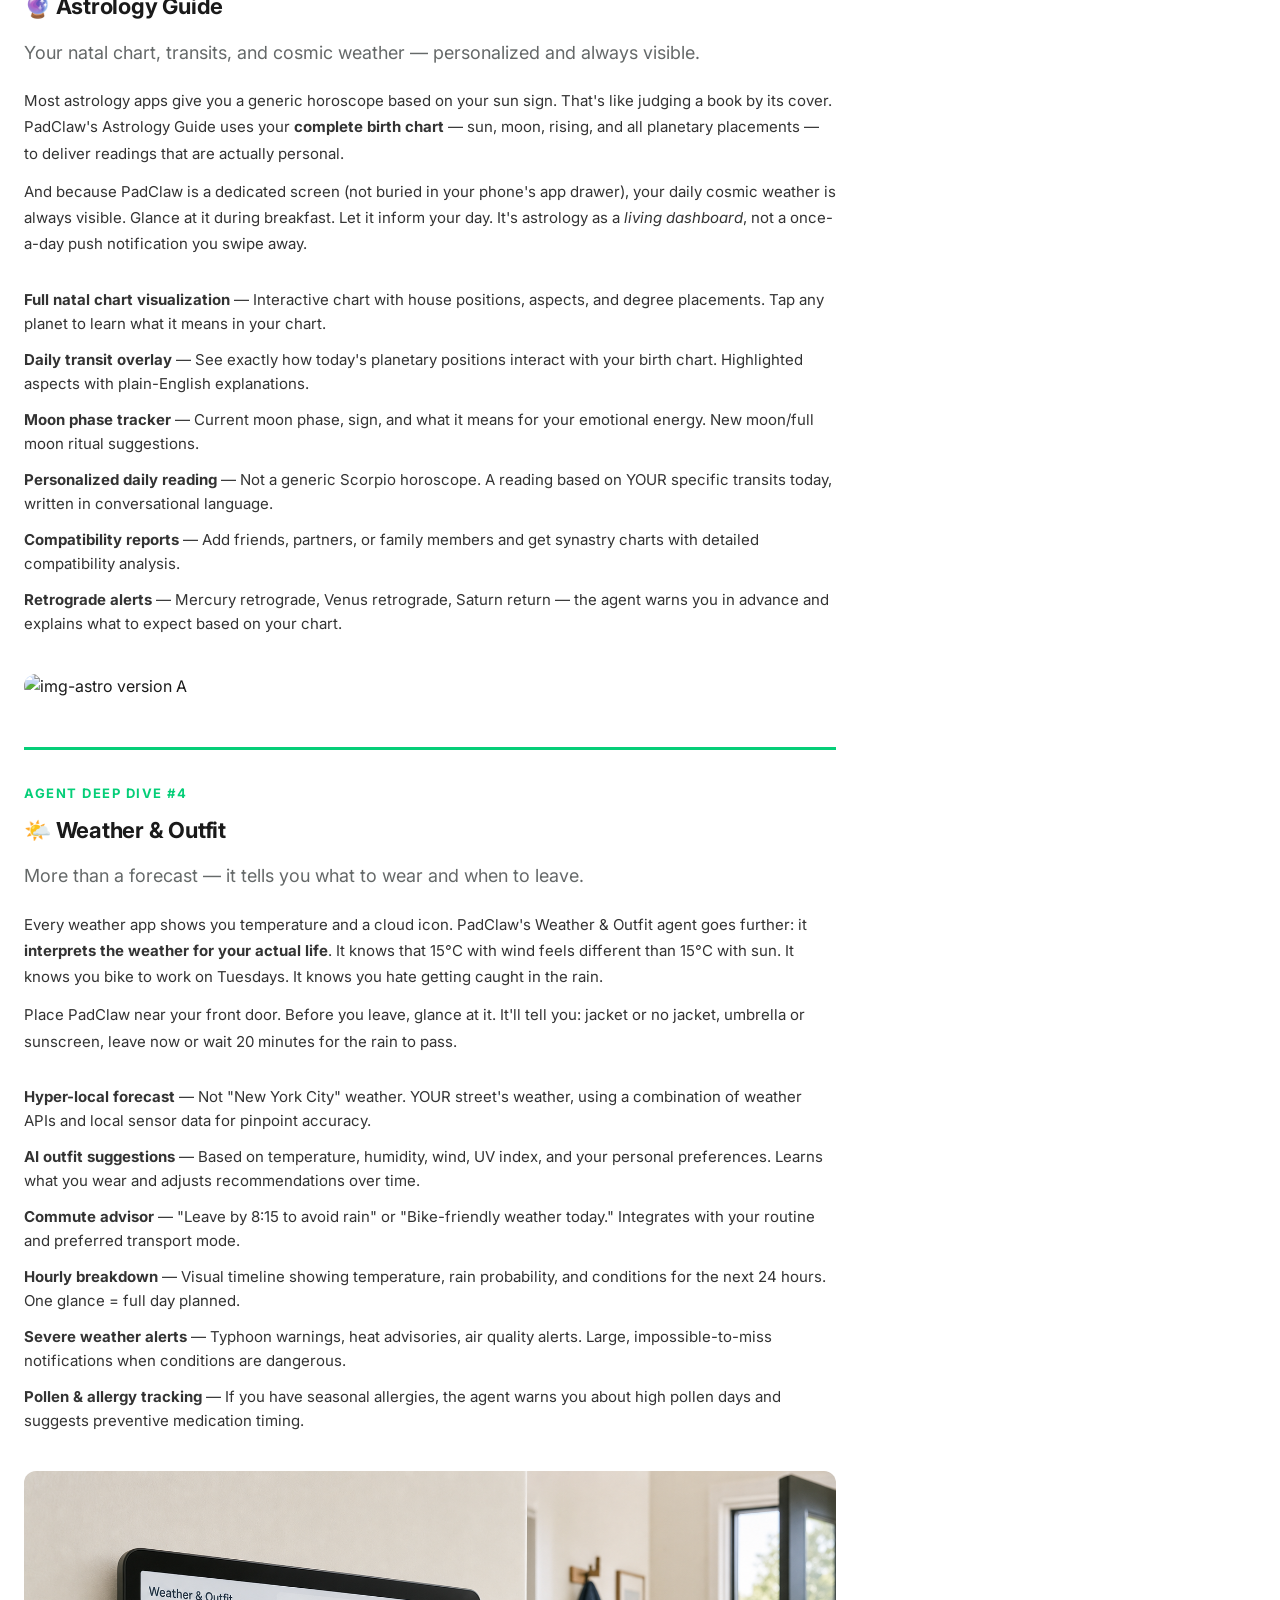
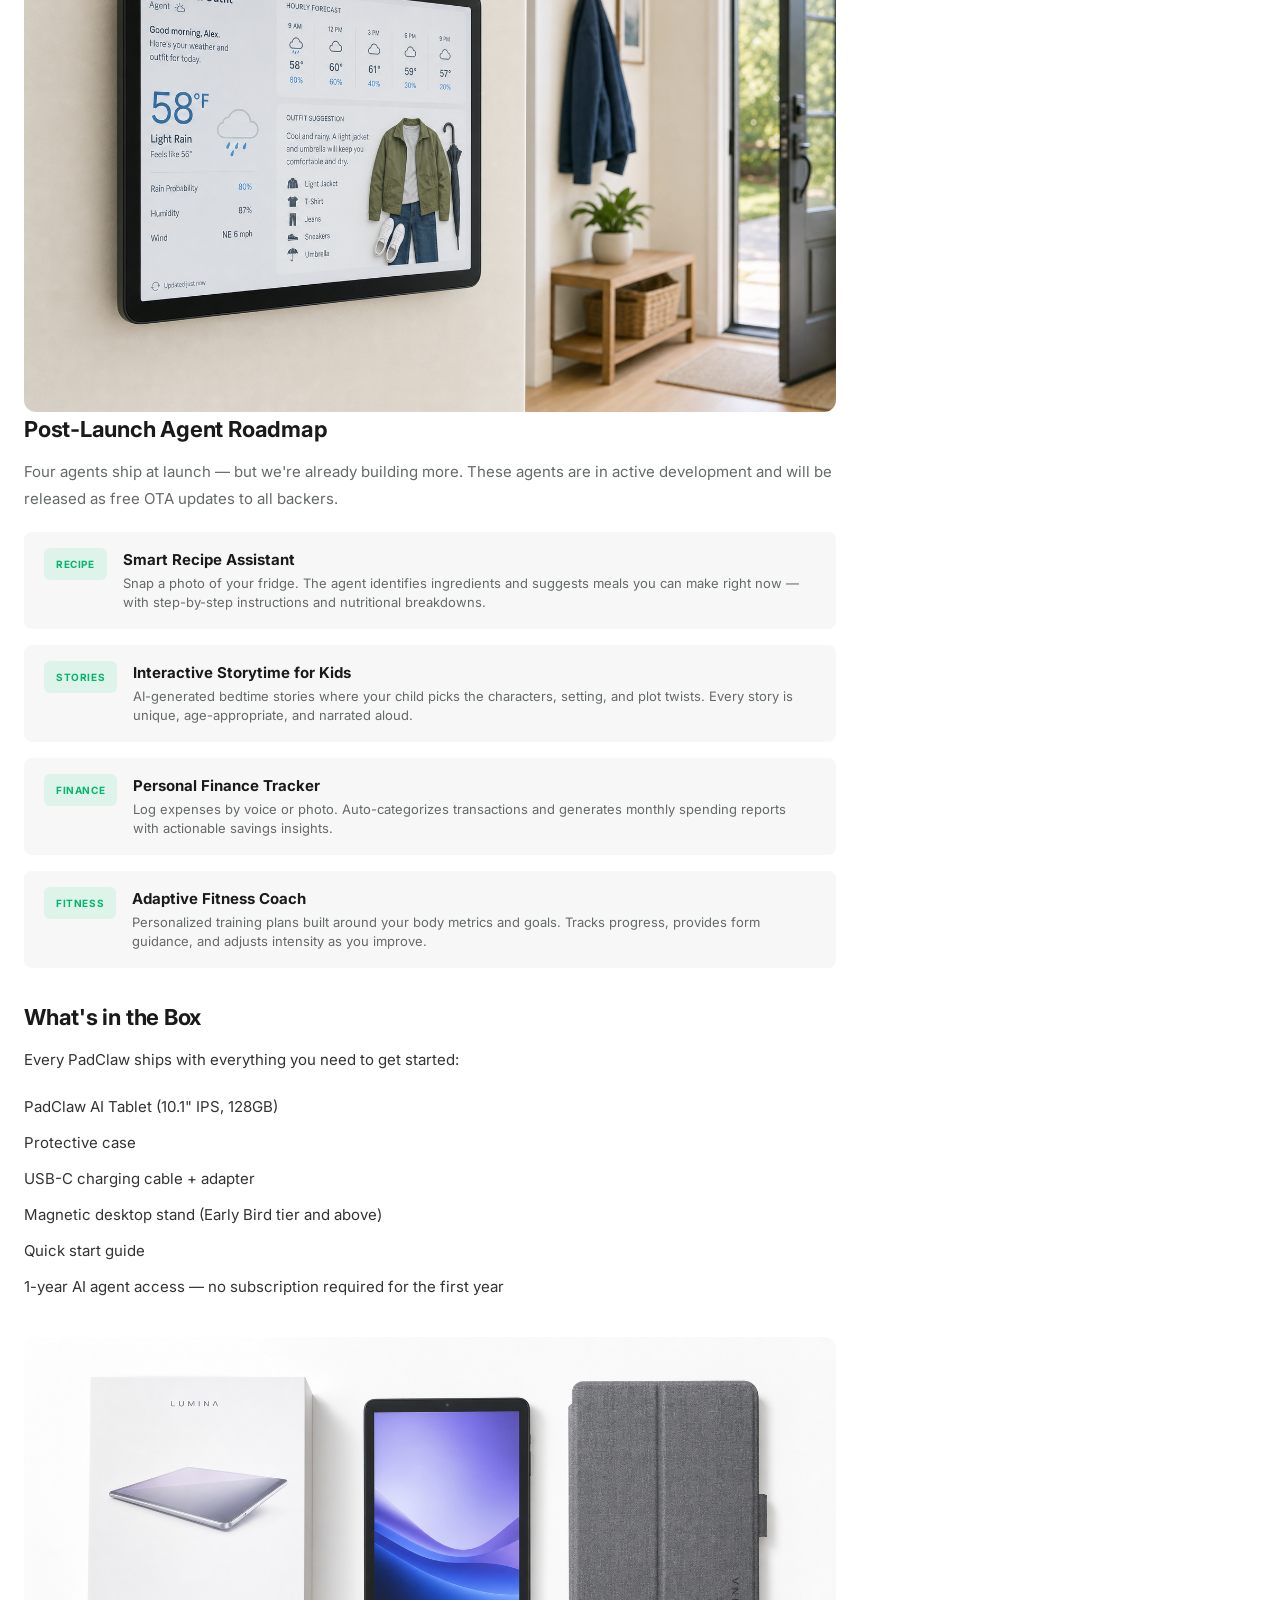
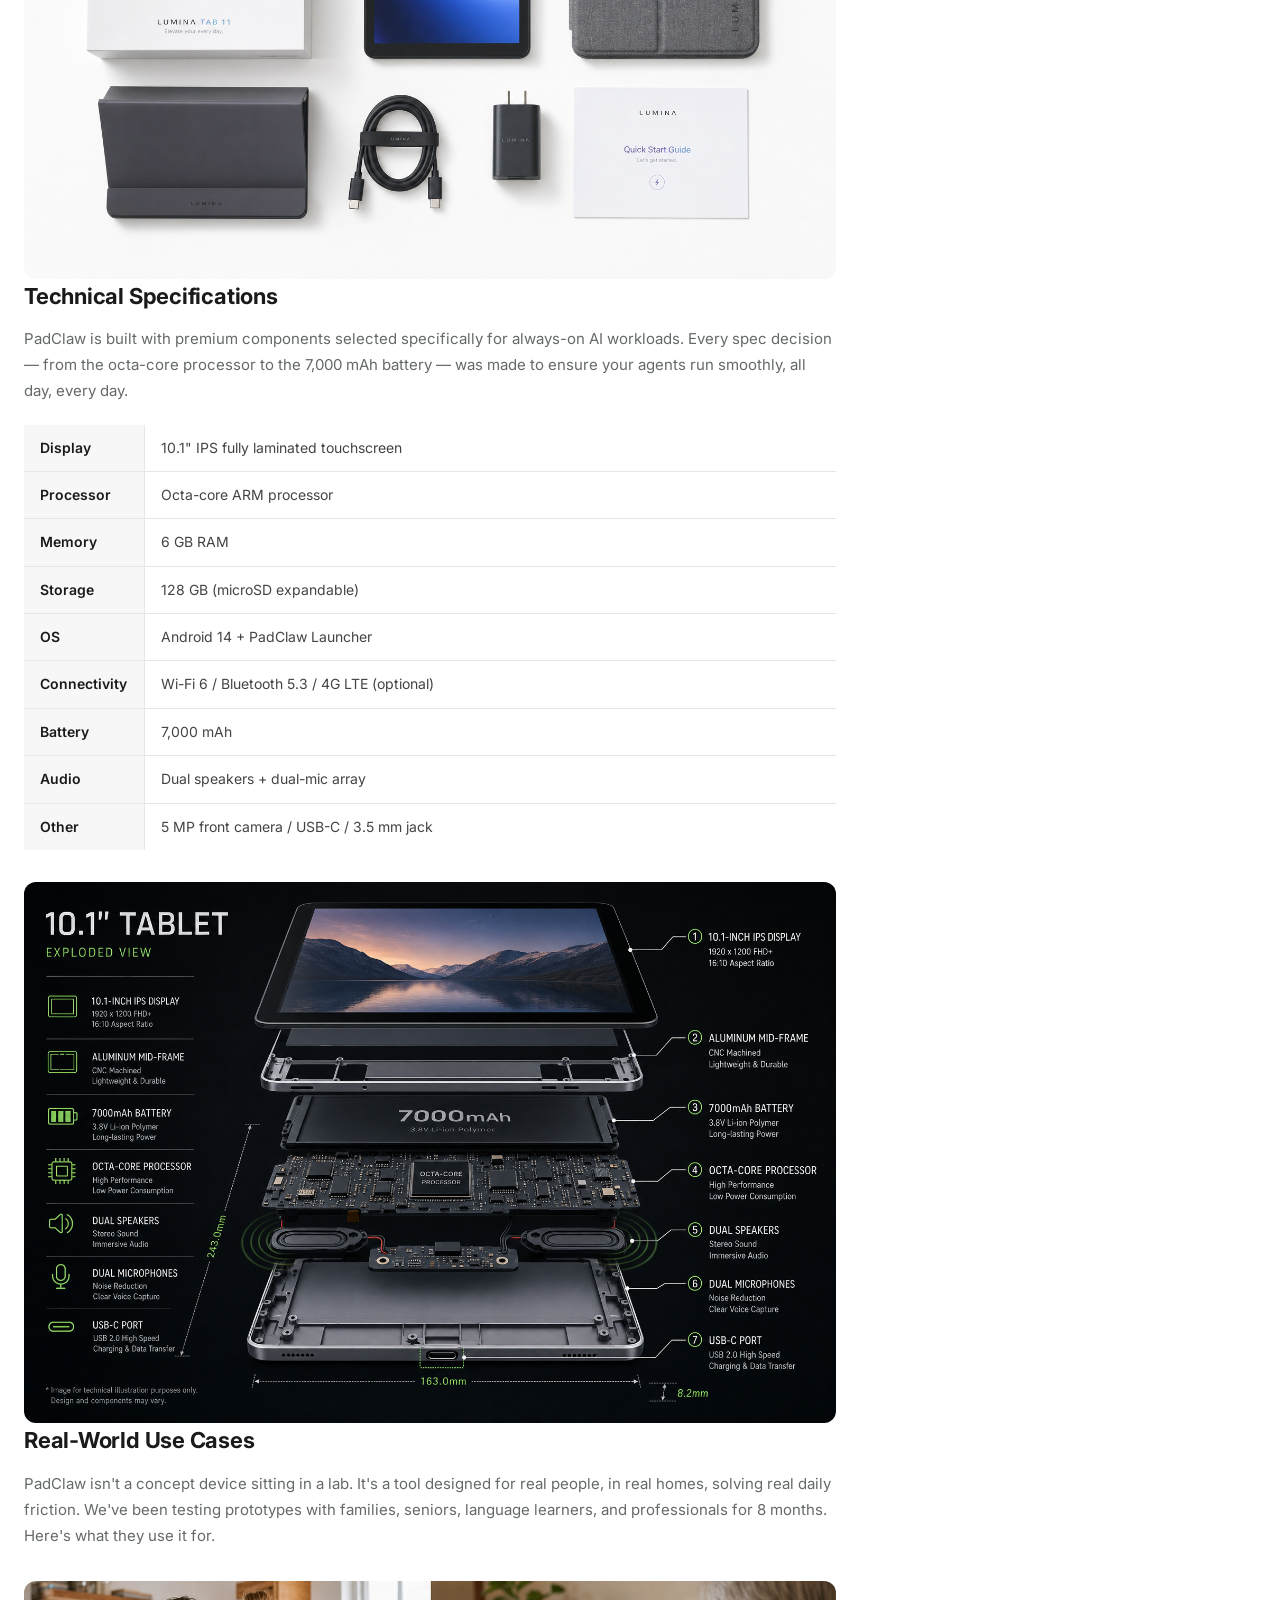
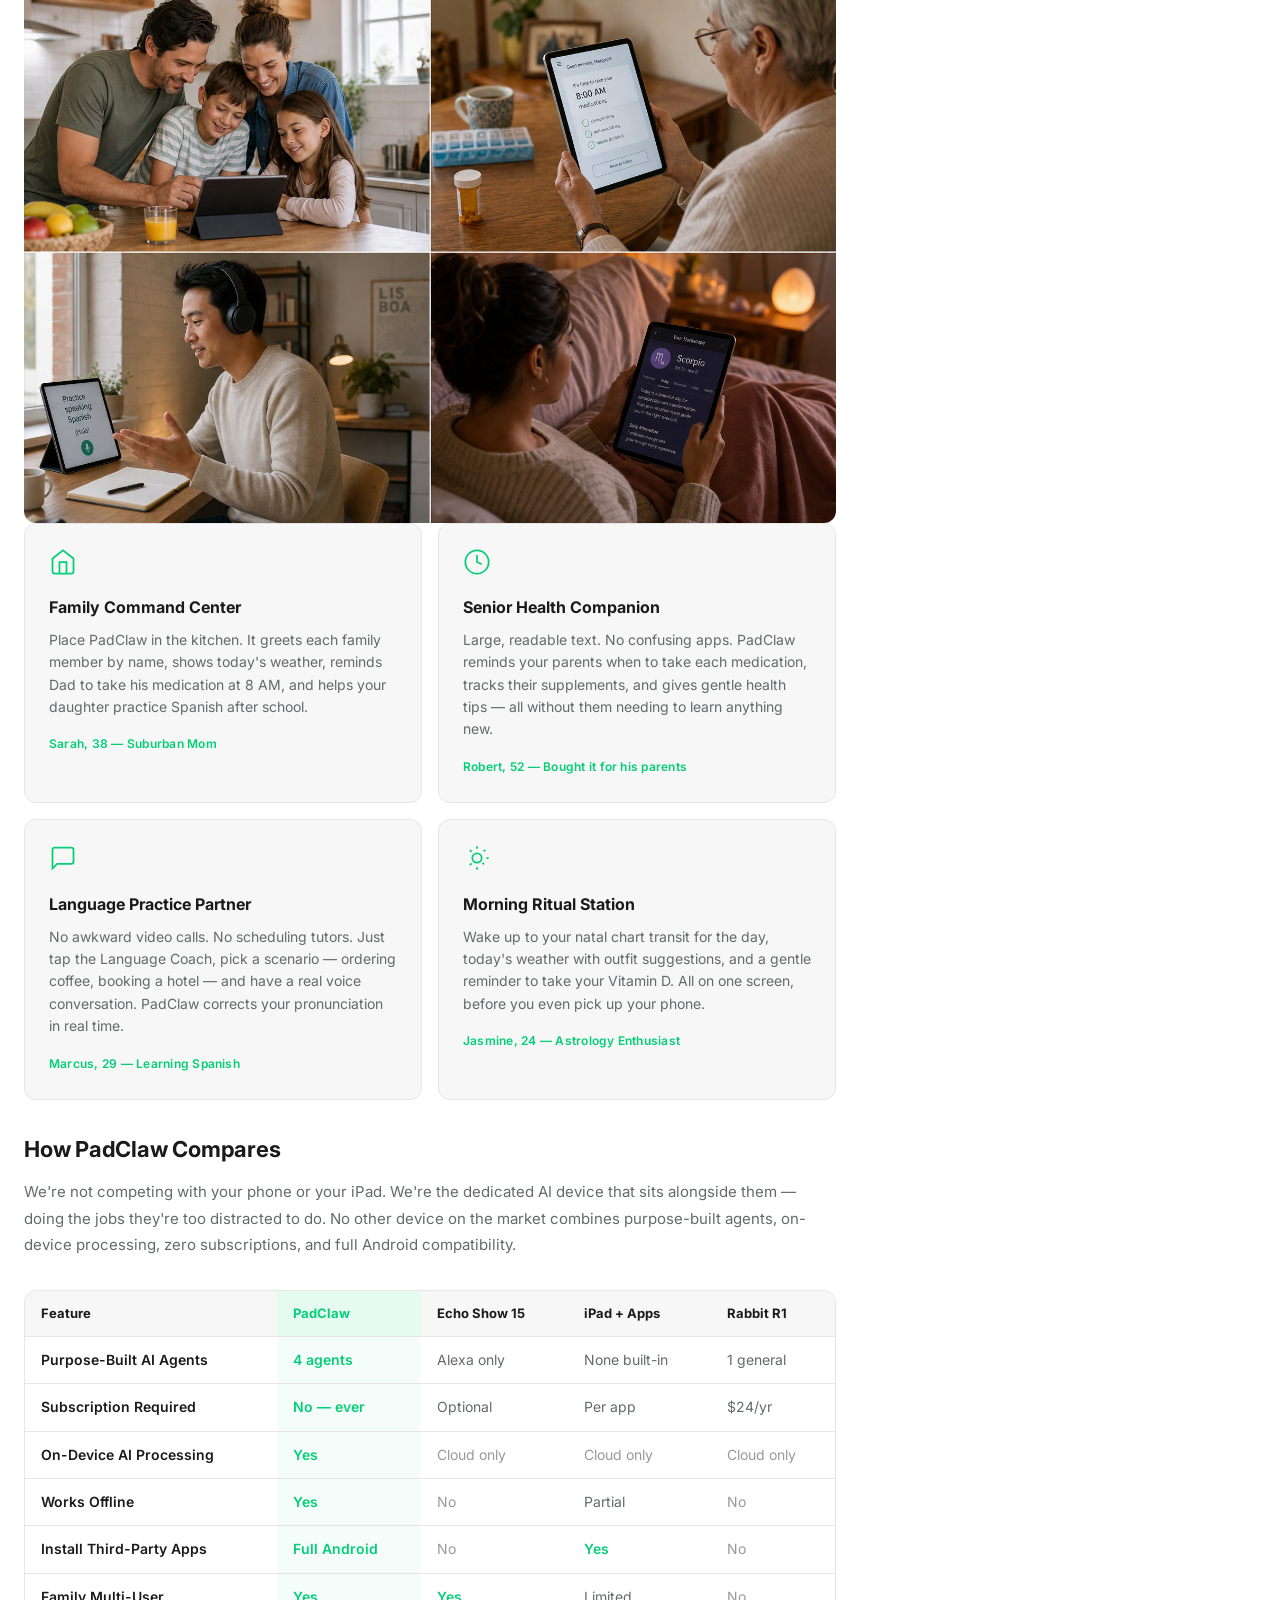
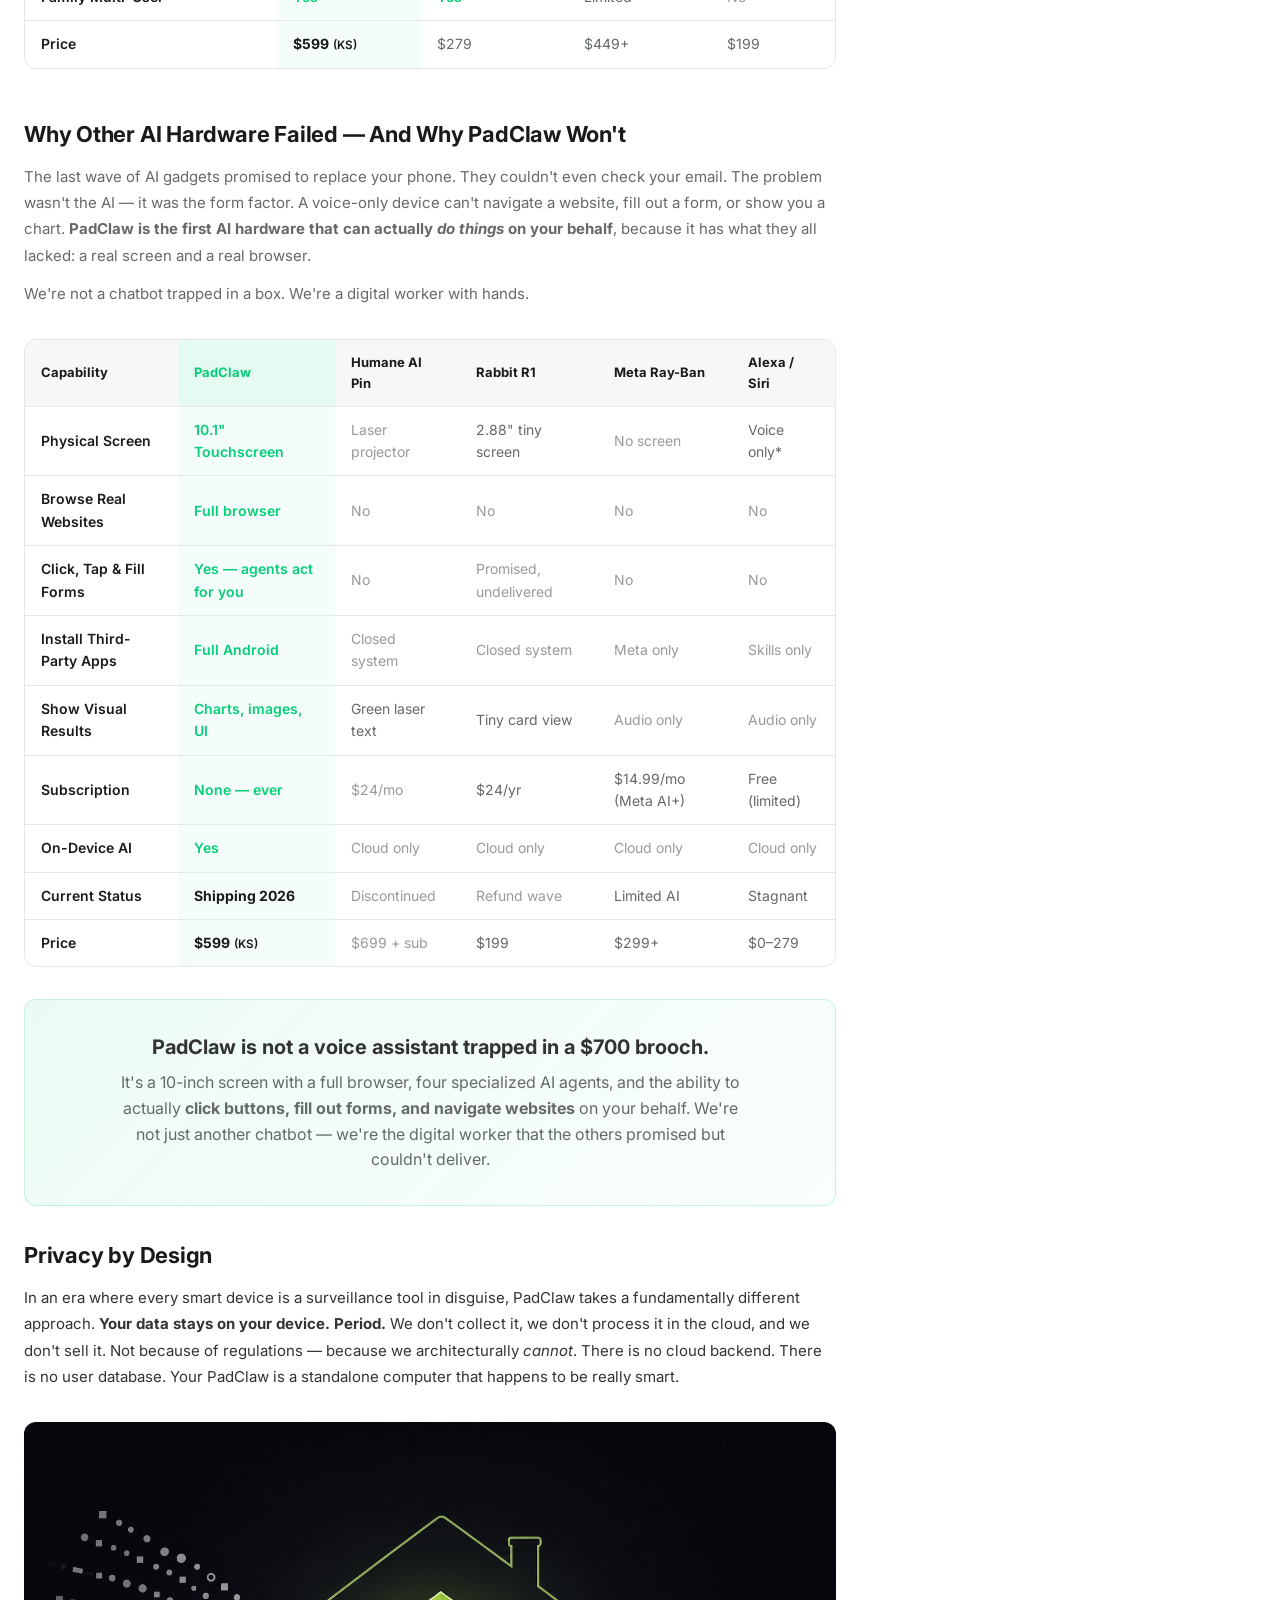
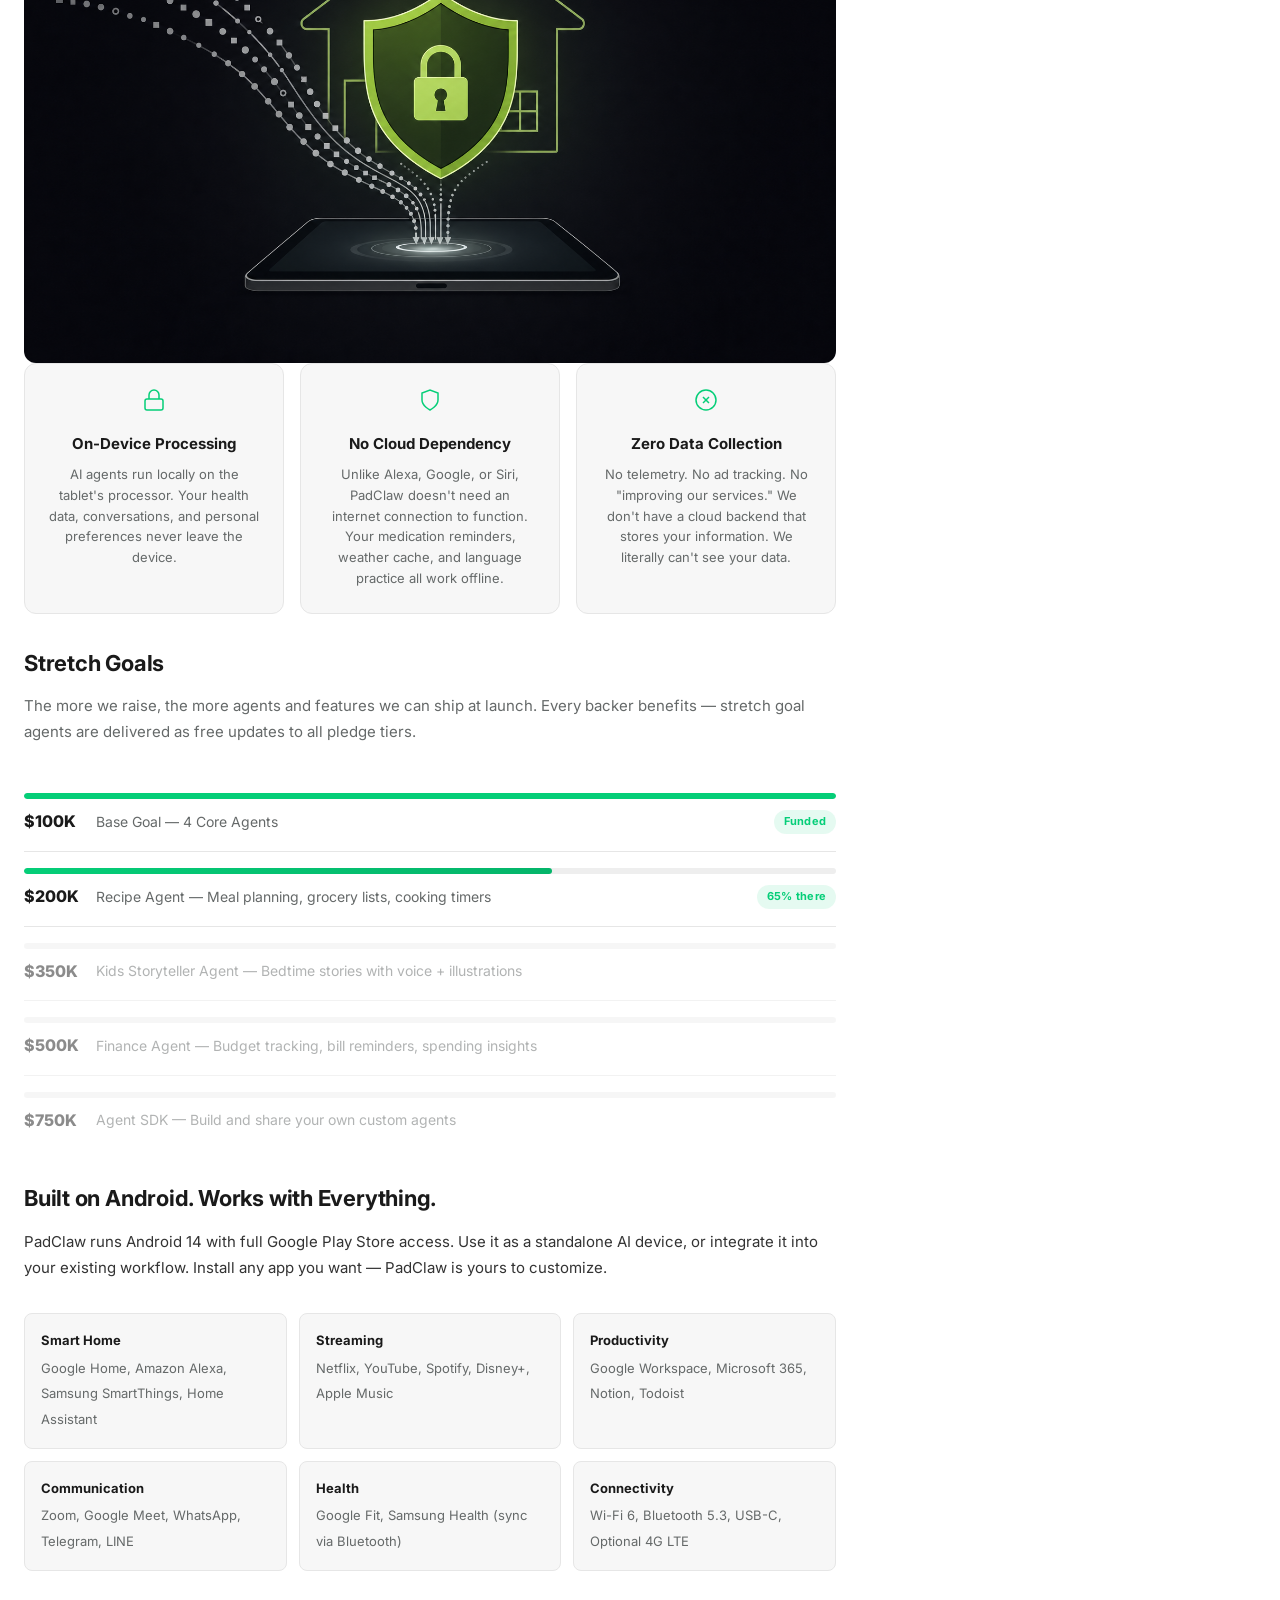
==== commit e91fa63b: "新增影片分鏡頁面 + 17 張 gpt-image-2 分鏡圖（16 鏡頭 / 4 幕結構）" ====
--- a/index.html
+++ b/index.html
@@ -64,6 +64,7 @@
         <a href="personas.html" class="pnav-link">用戶輪廓</a>
         <a href="market-research.html" class="pnav-link">市場研究</a>
         <a href="competitors.html" class="pnav-link">競品分析</a>
+        <a href="storyboard.html" class="pnav-link">影片分鏡</a>
       </nav>
       <div class="img-version-toggle" id="img-version-toggle">
         <span class="ivt-label">圖片版本</span>
@@ -503,7 +504,111 @@
           </div>
 
           <!-- ============================================ -->
-          <!-- Privacy by Design                            -->
+          <!-- Why Other AI Hardware Failed                 -->
+          <!-- ============================================ -->
+          <div class="story-section" style="margin-top:48px;">
+            <h2>Why Other AI Hardware Failed — And Why PadClaw Won't</h2>
+            <p style="color:var(--ks-text-secondary);margin-bottom:12px;">The last wave of AI gadgets promised to replace your phone. They couldn't even check your email. The problem wasn't the AI — it was the form factor. A voice-only device can't navigate a website, fill out a form, or show you a chart. <strong>PadClaw is the first AI hardware that can actually <em>do things</em> on your behalf</strong>, because it has what they all lacked: a real screen and a real browser.</p>
+            <p style="color:var(--ks-text-secondary);margin-bottom:28px;">We're not a chatbot trapped in a box. We're a digital worker with hands.</p>
+          </div>
+
+          <div class="comparison-table-wrap">
+            <table class="comparison-table">
+              <thead>
+                <tr>
+                  <th>Capability</th>
+                  <th class="ct-highlight">PadClaw</th>
+                  <th>Humane AI Pin</th>
+                  <th>Rabbit R1</th>
+                  <th>Meta Ray-Ban</th>
+                  <th>Alexa / Siri</th>
+                </tr>
+              </thead>
+              <tbody>
+                <tr>
+                  <td>Physical Screen</td>
+                  <td class="ct-highlight"><span class="ct-yes">10.1" Touchscreen</span></td>
+                  <td><span class="ct-no">Laser projector</span></td>
+                  <td>2.88" tiny screen</td>
+                  <td><span class="ct-no">No screen</span></td>
+                  <td>Voice only*</td>
+                </tr>
+                <tr>
+                  <td>Browse Real Websites</td>
+                  <td class="ct-highlight"><span class="ct-yes">Full browser</span></td>
+                  <td><span class="ct-no">No</span></td>
+                  <td><span class="ct-no">No</span></td>
+                  <td><span class="ct-no">No</span></td>
+                  <td><span class="ct-no">No</span></td>
+                </tr>
+                <tr>
+                  <td>Click, Tap & Fill Forms</td>
+                  <td class="ct-highlight"><span class="ct-yes">Yes — agents act for you</span></td>
+                  <td><span class="ct-no">No</span></td>
+                  <td><span class="ct-no">Promised, undelivered</span></td>
+                  <td><span class="ct-no">No</span></td>
+                  <td><span class="ct-no">No</span></td>
+                </tr>
+                <tr>
+                  <td>Install Third-Party Apps</td>
+                  <td class="ct-highlight"><span class="ct-yes">Full Android</span></td>
+                  <td><span class="ct-no">Closed system</span></td>
+                  <td><span class="ct-no">Closed system</span></td>
+                  <td><span class="ct-no">Meta only</span></td>
+                  <td><span class="ct-no">Skills only</span></td>
+                </tr>
+                <tr>
+                  <td>Show Visual Results</td>
+                  <td class="ct-highlight"><span class="ct-yes">Charts, images, UI</span></td>
+                  <td>Green laser text</td>
+                  <td>Tiny card view</td>
+                  <td><span class="ct-no">Audio only</span></td>
+                  <td><span class="ct-no">Audio only</span></td>
+                </tr>
+                <tr>
+                  <td>Subscription</td>
+                  <td class="ct-highlight"><span class="ct-yes">None — ever</span></td>
+                  <td><span class="ct-no">$24/mo</span></td>
+                  <td>$24/yr</td>
+                  <td>$14.99/mo (Meta AI+)</td>
+                  <td>Free (limited)</td>
+                </tr>
+                <tr>
+                  <td>On-Device AI</td>
+                  <td class="ct-highlight"><span class="ct-yes">Yes</span></td>
+                  <td><span class="ct-no">Cloud only</span></td>
+                  <td><span class="ct-no">Cloud only</span></td>
+                  <td><span class="ct-no">Cloud only</span></td>
+                  <td><span class="ct-no">Cloud only</span></td>
+                </tr>
+                <tr>
+                  <td>Current Status</td>
+                  <td class="ct-highlight"><strong>Shipping 2026</strong></td>
+                  <td><span class="ct-no">Discontinued</span></td>
+                  <td><span class="ct-no">Refund wave</span></td>
+                  <td>Limited AI</td>
+                  <td>Stagnant</td>
+                </tr>
+                <tr>
+                  <td>Price</td>
+                  <td class="ct-highlight"><strong>$599</strong> <small>(KS)</small></td>
+                  <td><span class="ct-no">$699 + sub</span></td>
+                  <td>$199</td>
+                  <td>$299+</td>
+                  <td>$0–279</td>
+                </tr>
+              </tbody>
+            </table>
+          </div>
+
+          <div class="story-section" style="margin-top:24px;">
+            <div style="background:linear-gradient(135deg, rgba(5,206,120,.08), rgba(5,206,120,.02));border:1px solid rgba(5,206,120,.2);border-radius:var(--ks-radius-lg);padding:32px;text-align:center;">
+              <p style="font-size:20px;font-weight:700;line-height:1.5;margin-bottom:8px;">PadClaw is not a voice assistant trapped in a $700 brooch.</p>
+              <p style="font-size:16px;color:var(--ks-text-secondary);line-height:1.6;max-width:640px;margin:0 auto;">It's a 10-inch screen with a full browser, four specialized AI agents, and the ability to actually <strong>click buttons, fill out forms, and navigate websites</strong> on your behalf. We're not just another chatbot — we're the digital worker that the others promised but couldn't deliver.</p>
+            </div>
+          </div>
+
+
           <!-- ============================================ -->
           <div class="story-section">
             <h2>Privacy by Design</h2>
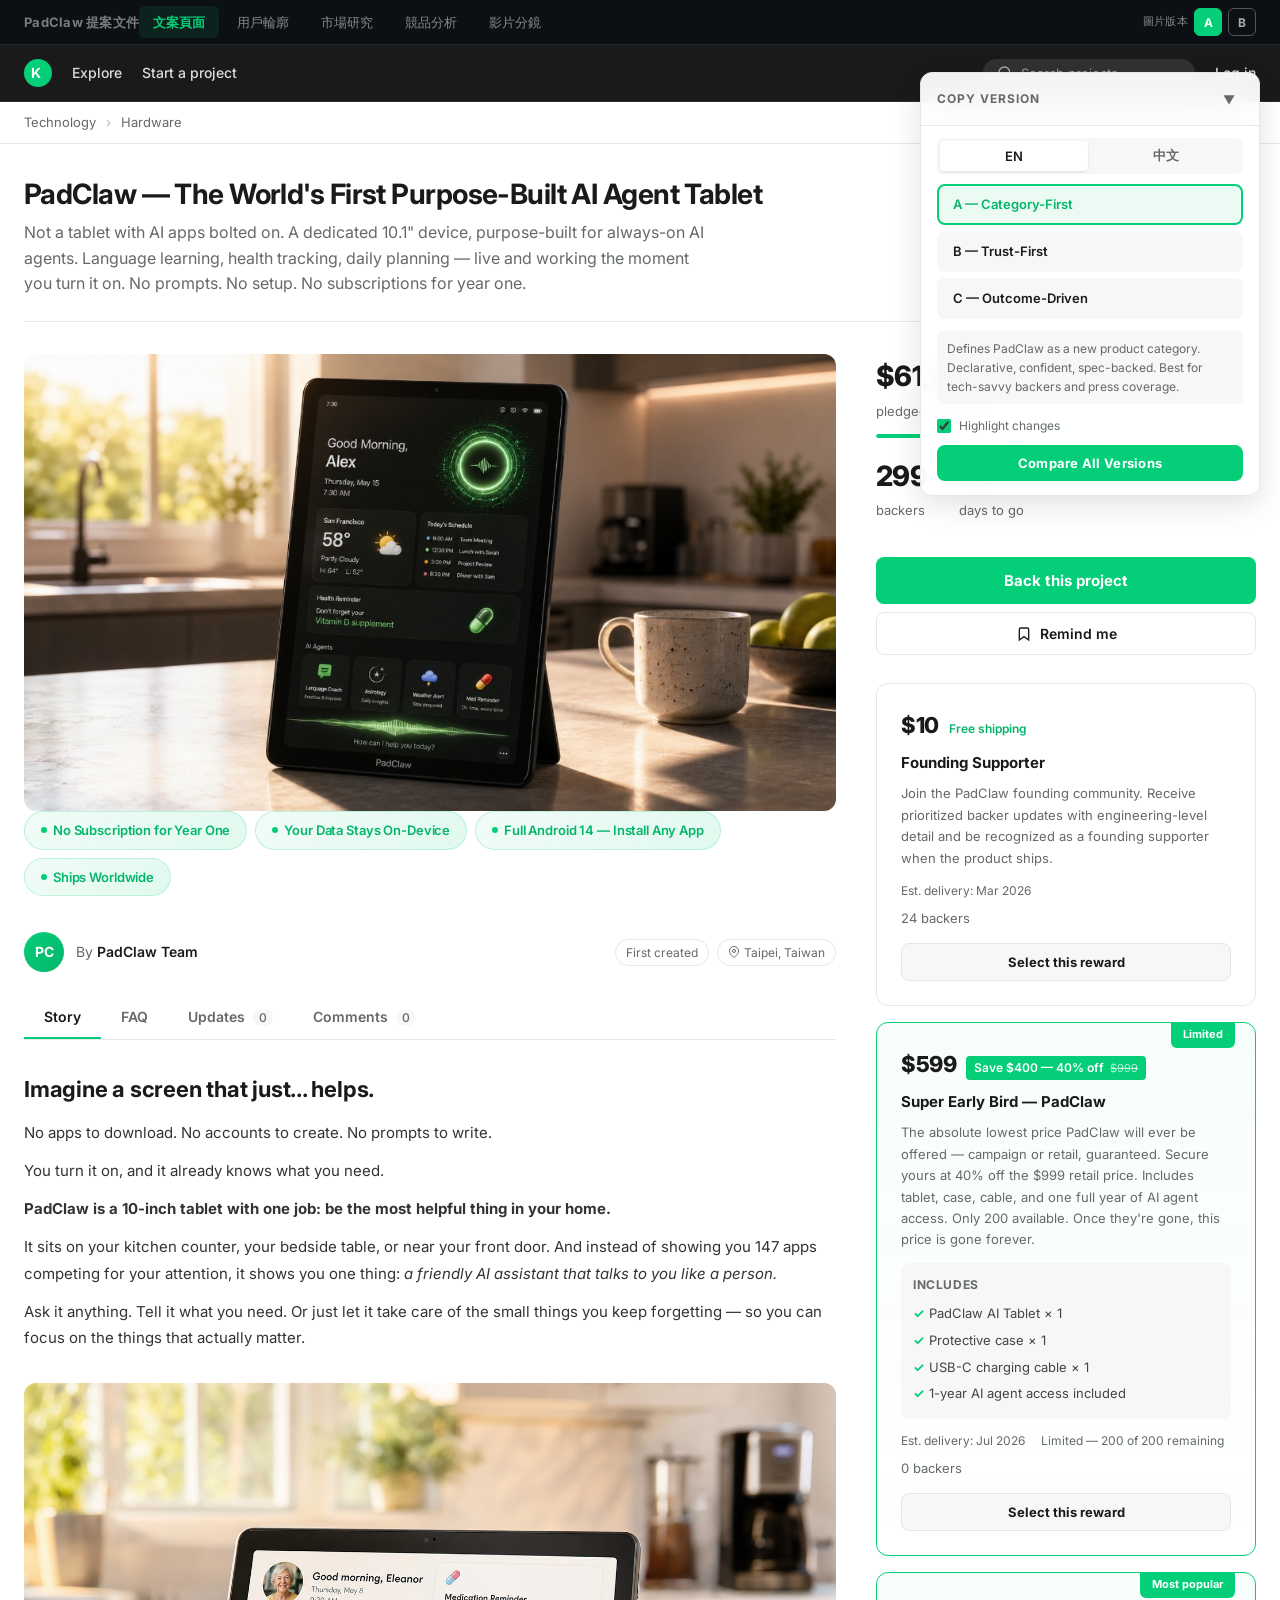
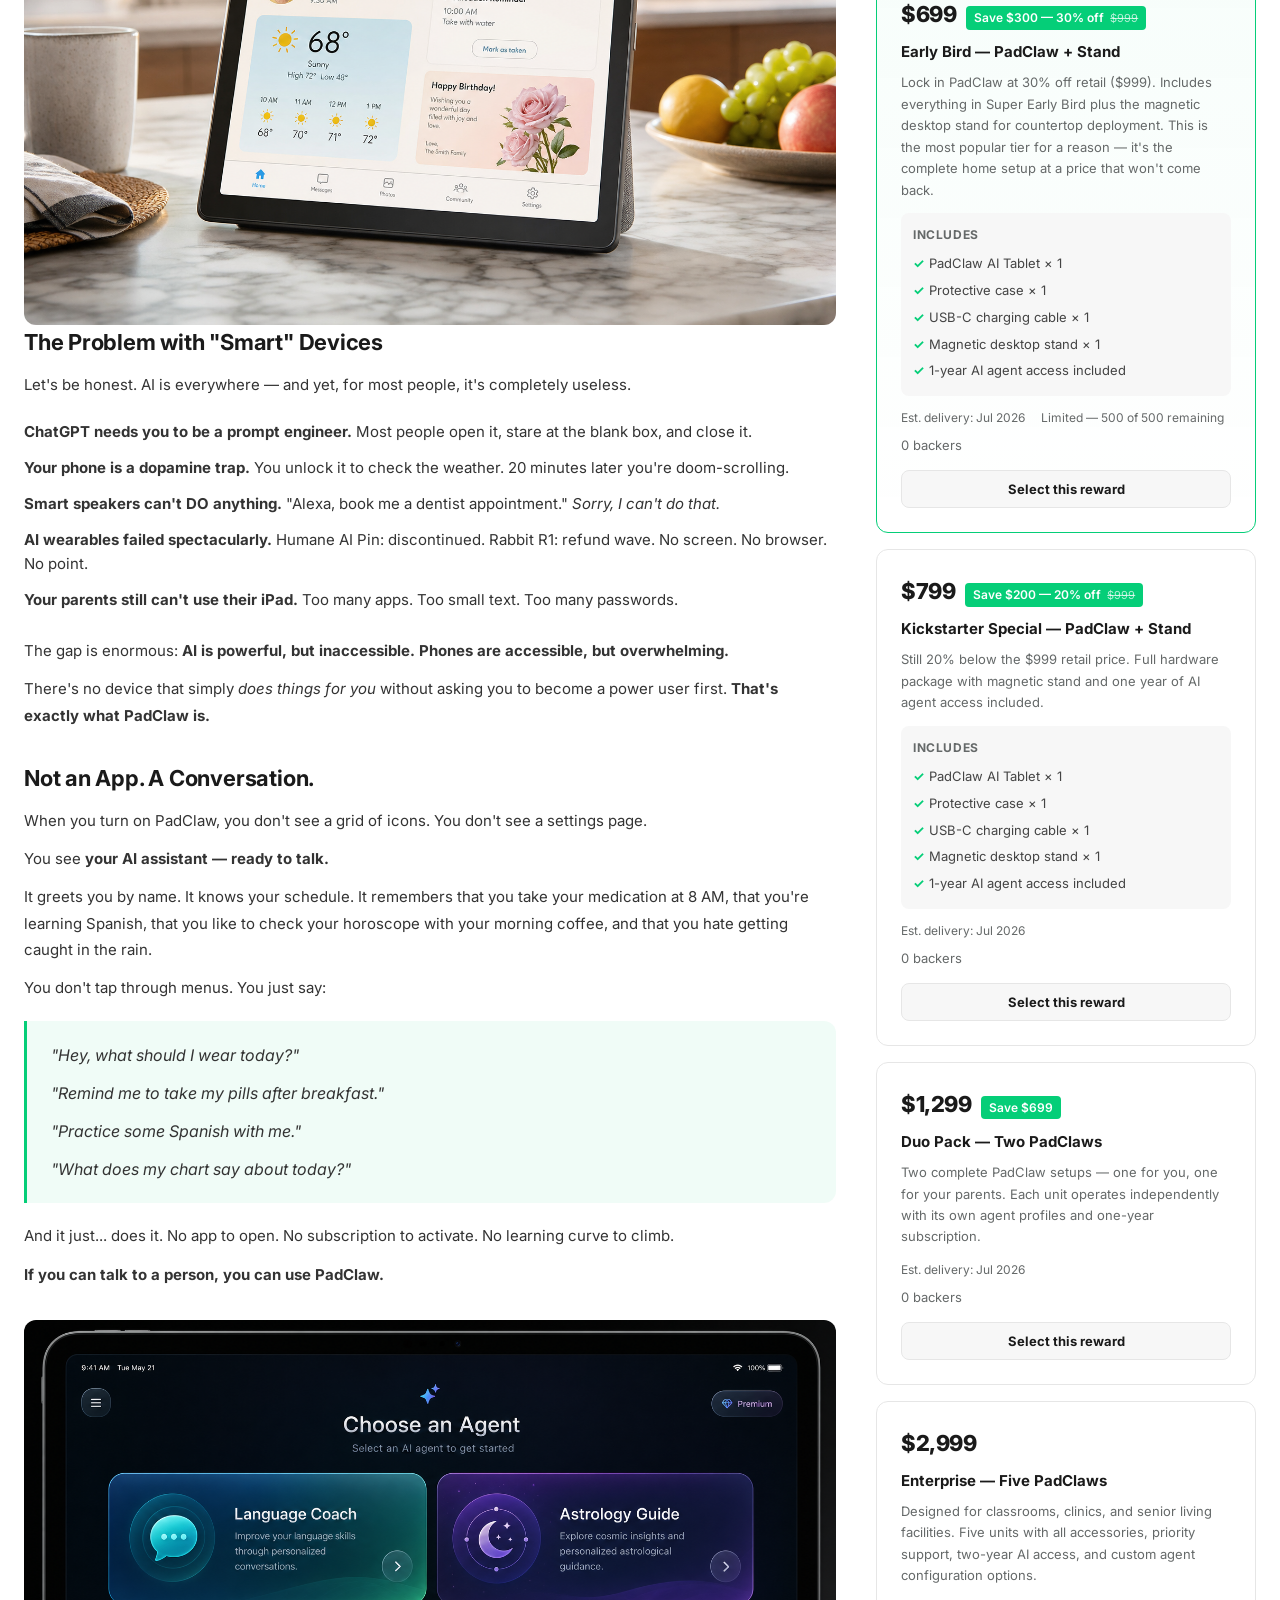
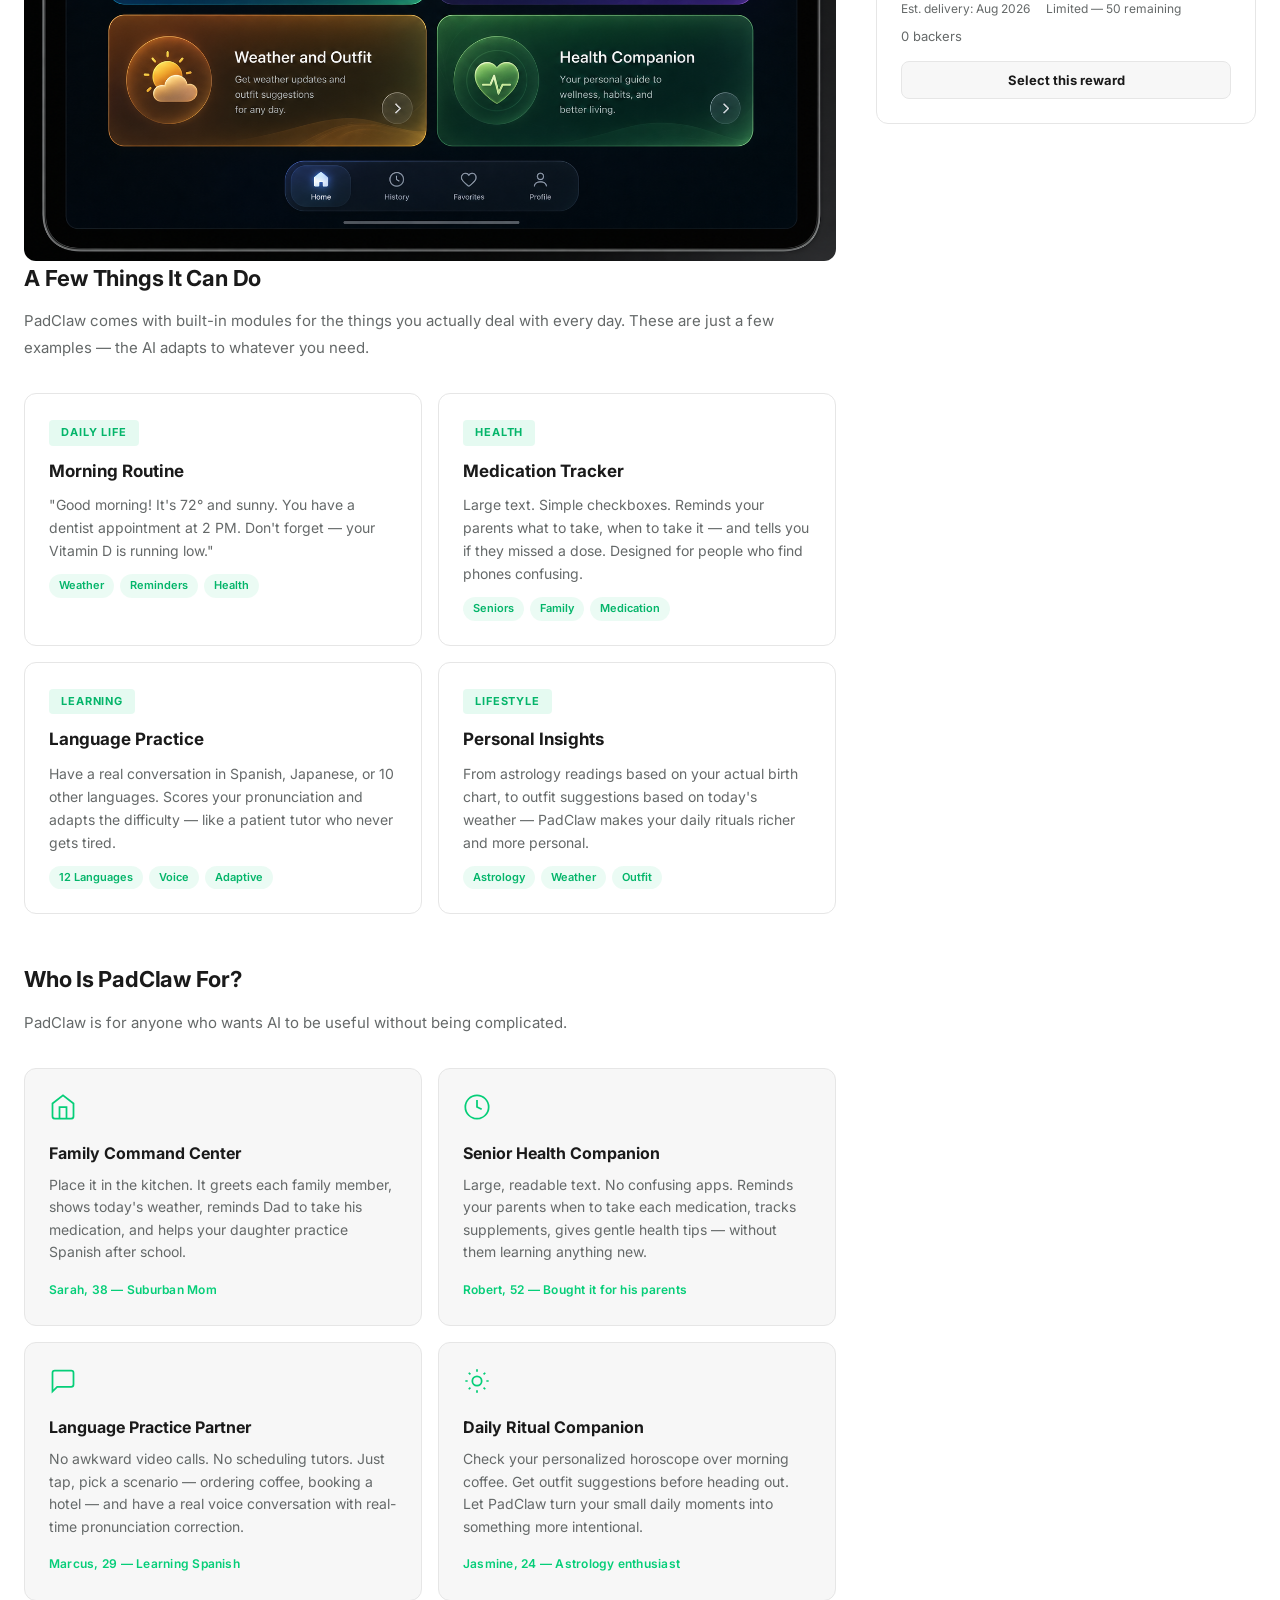
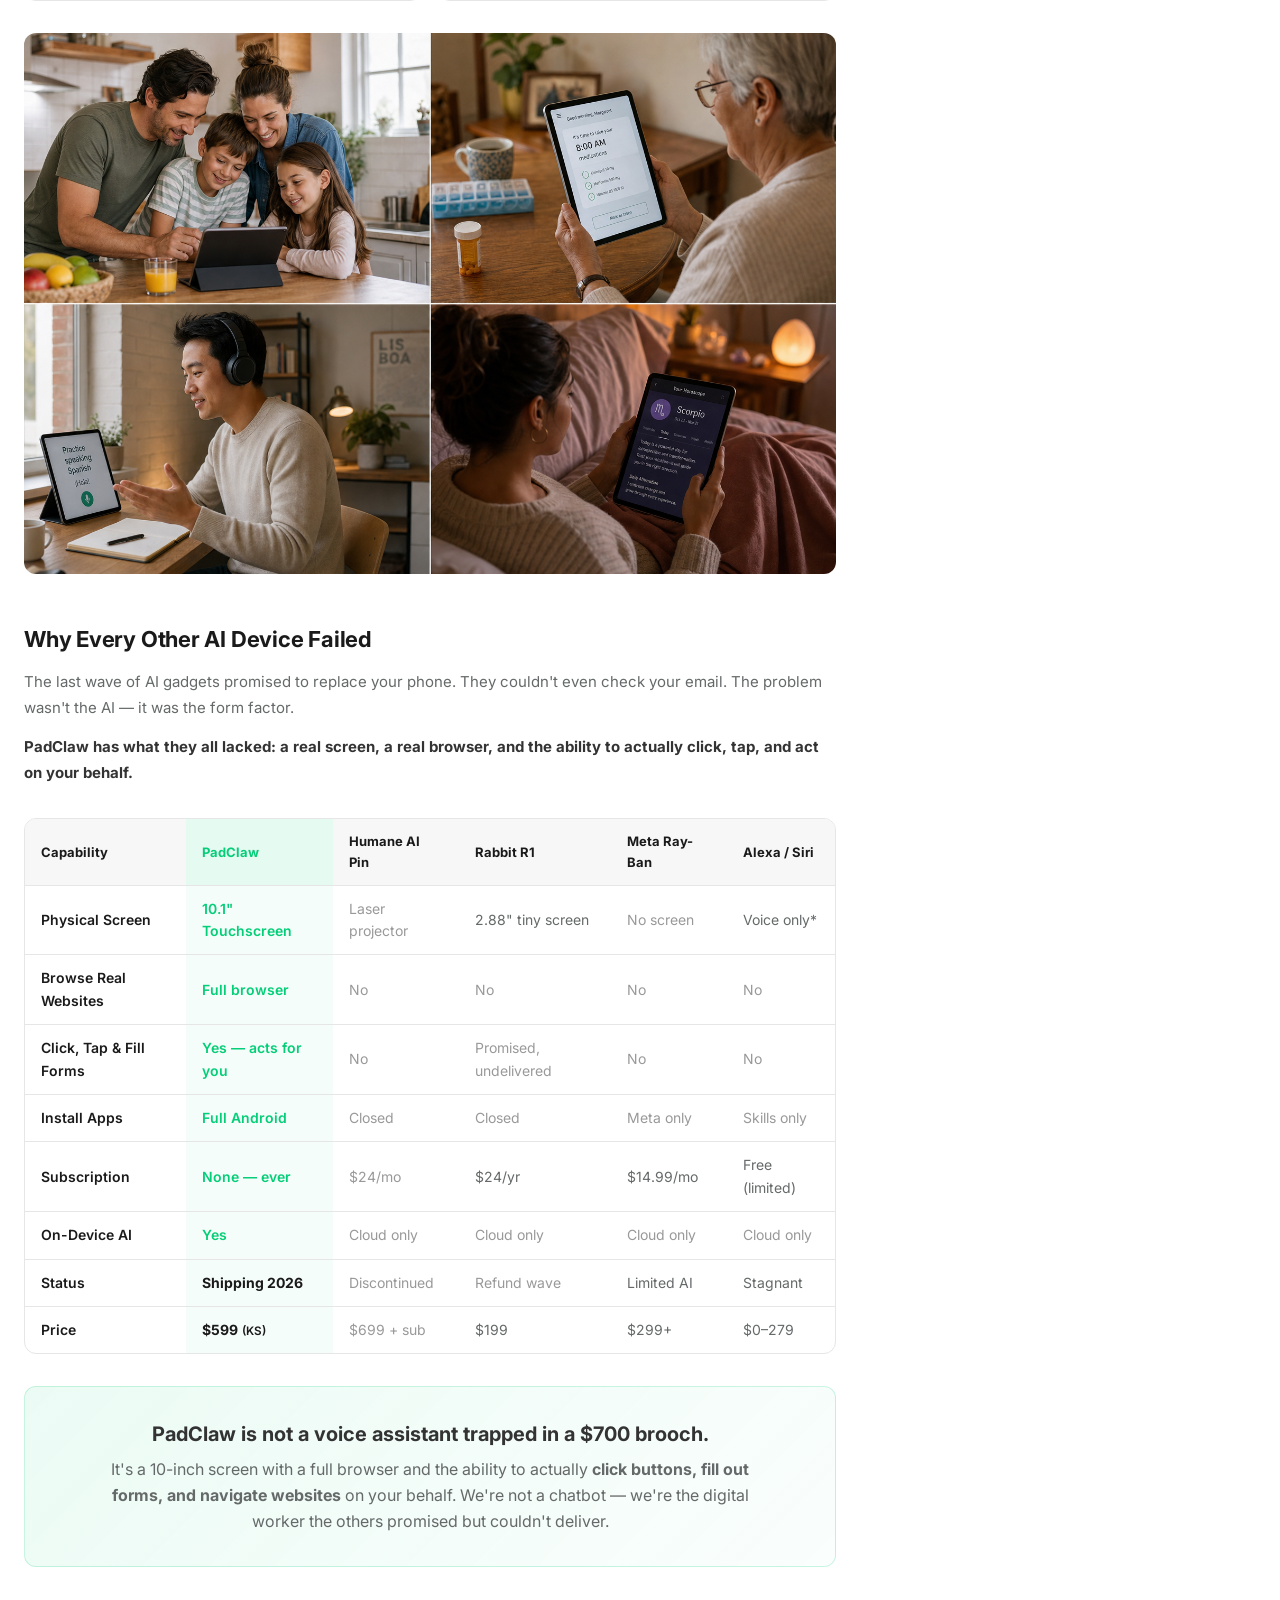
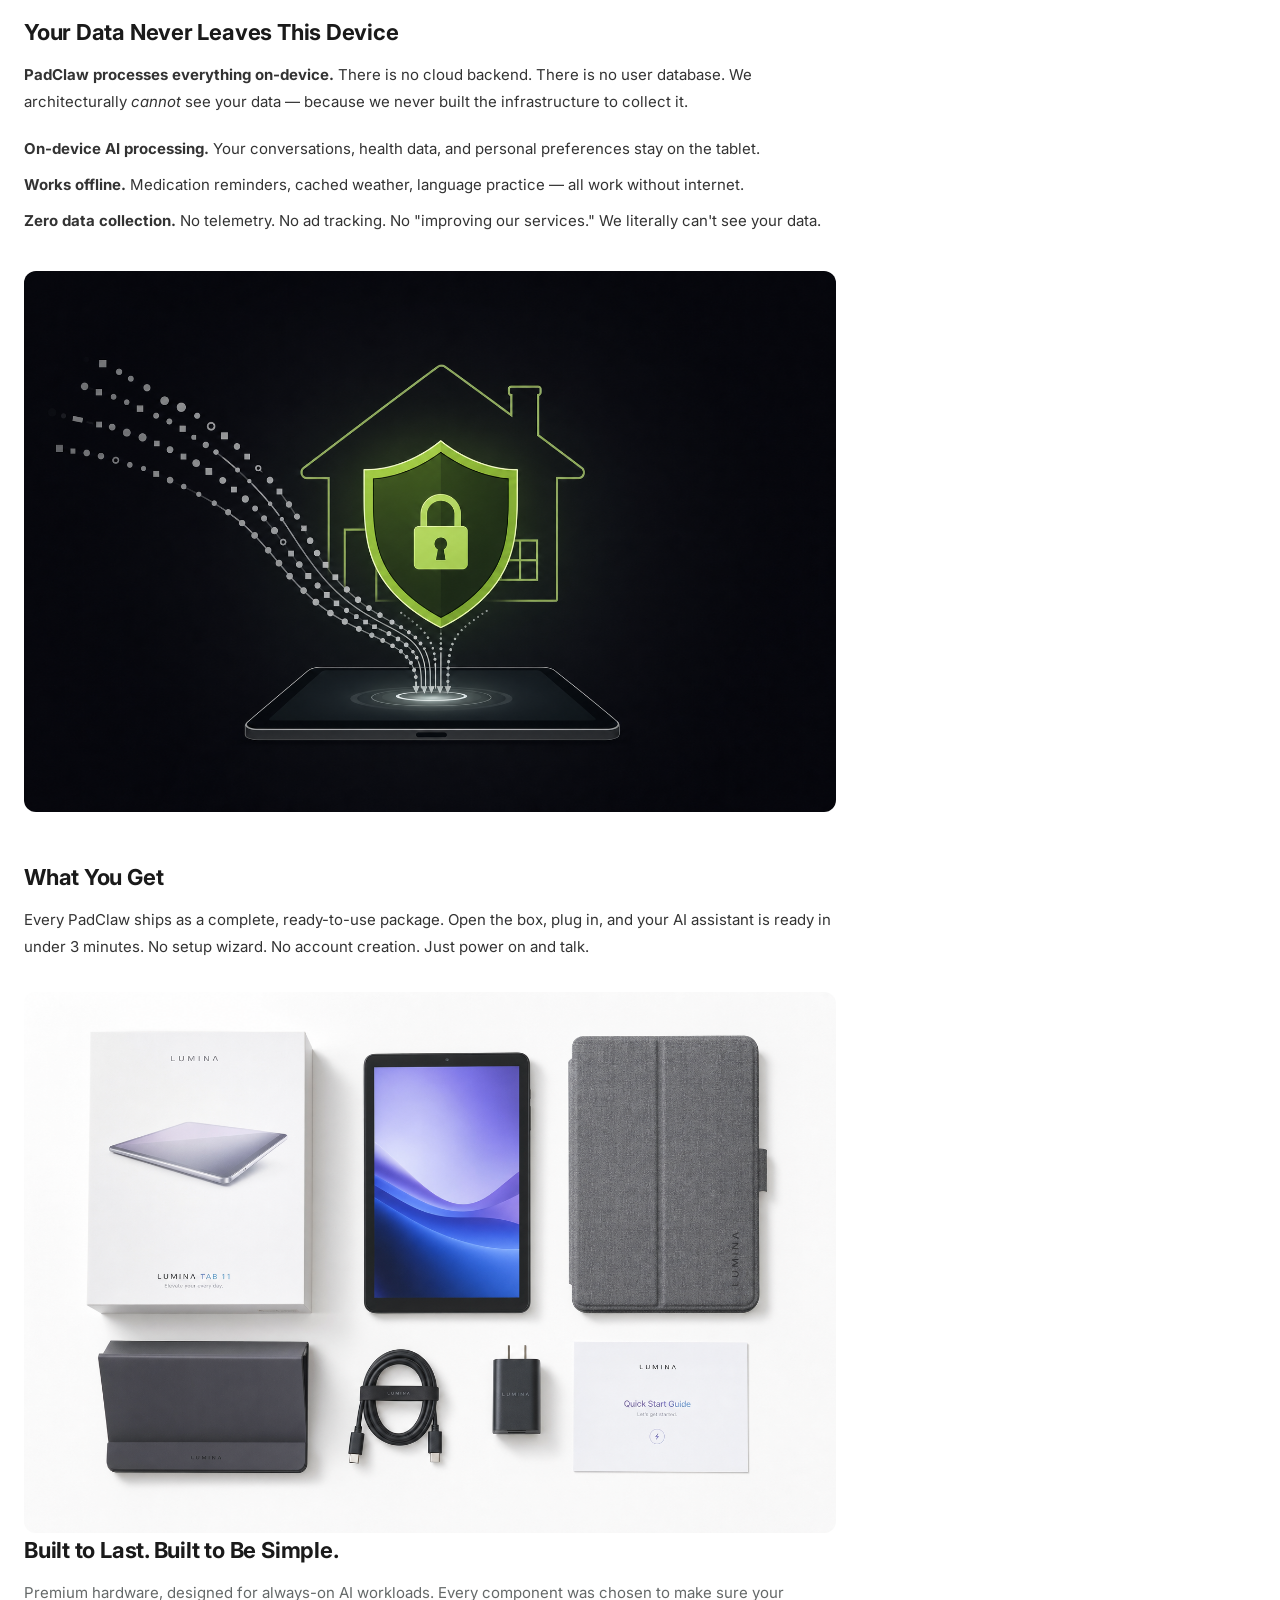
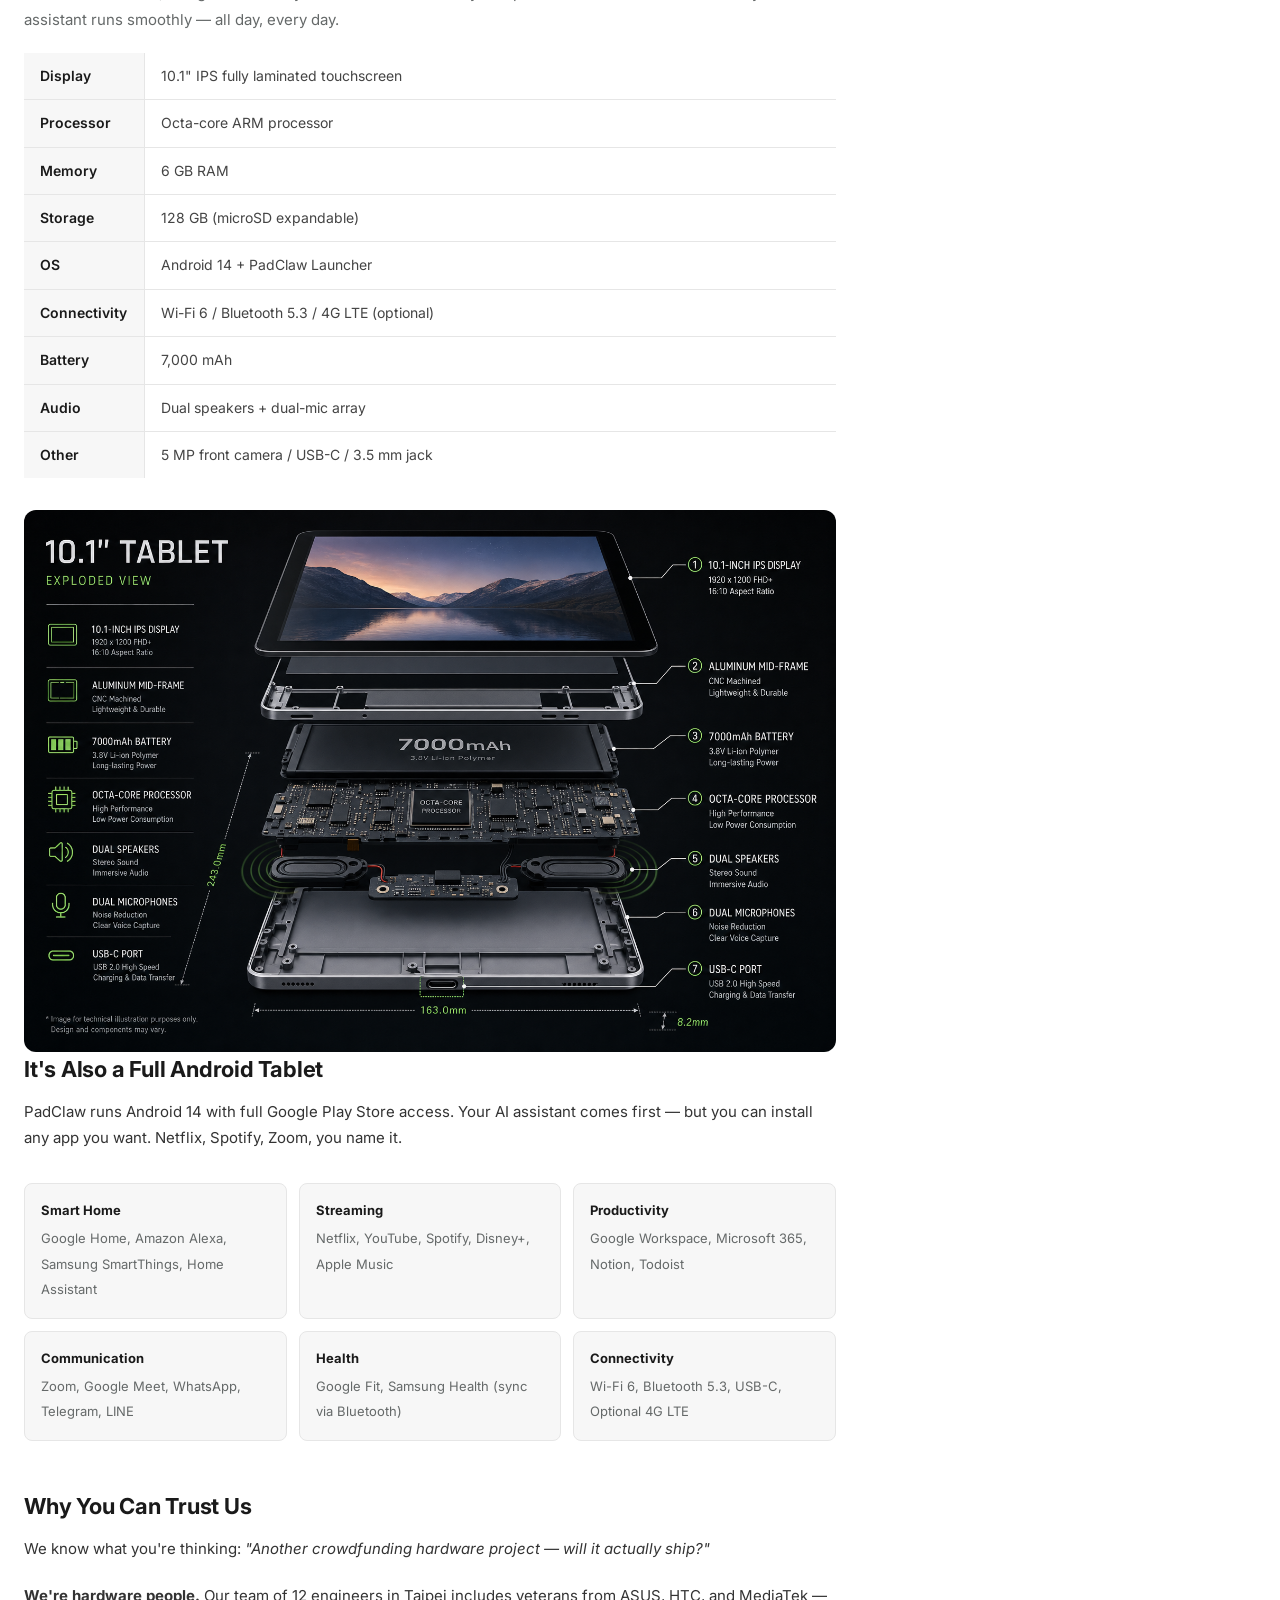
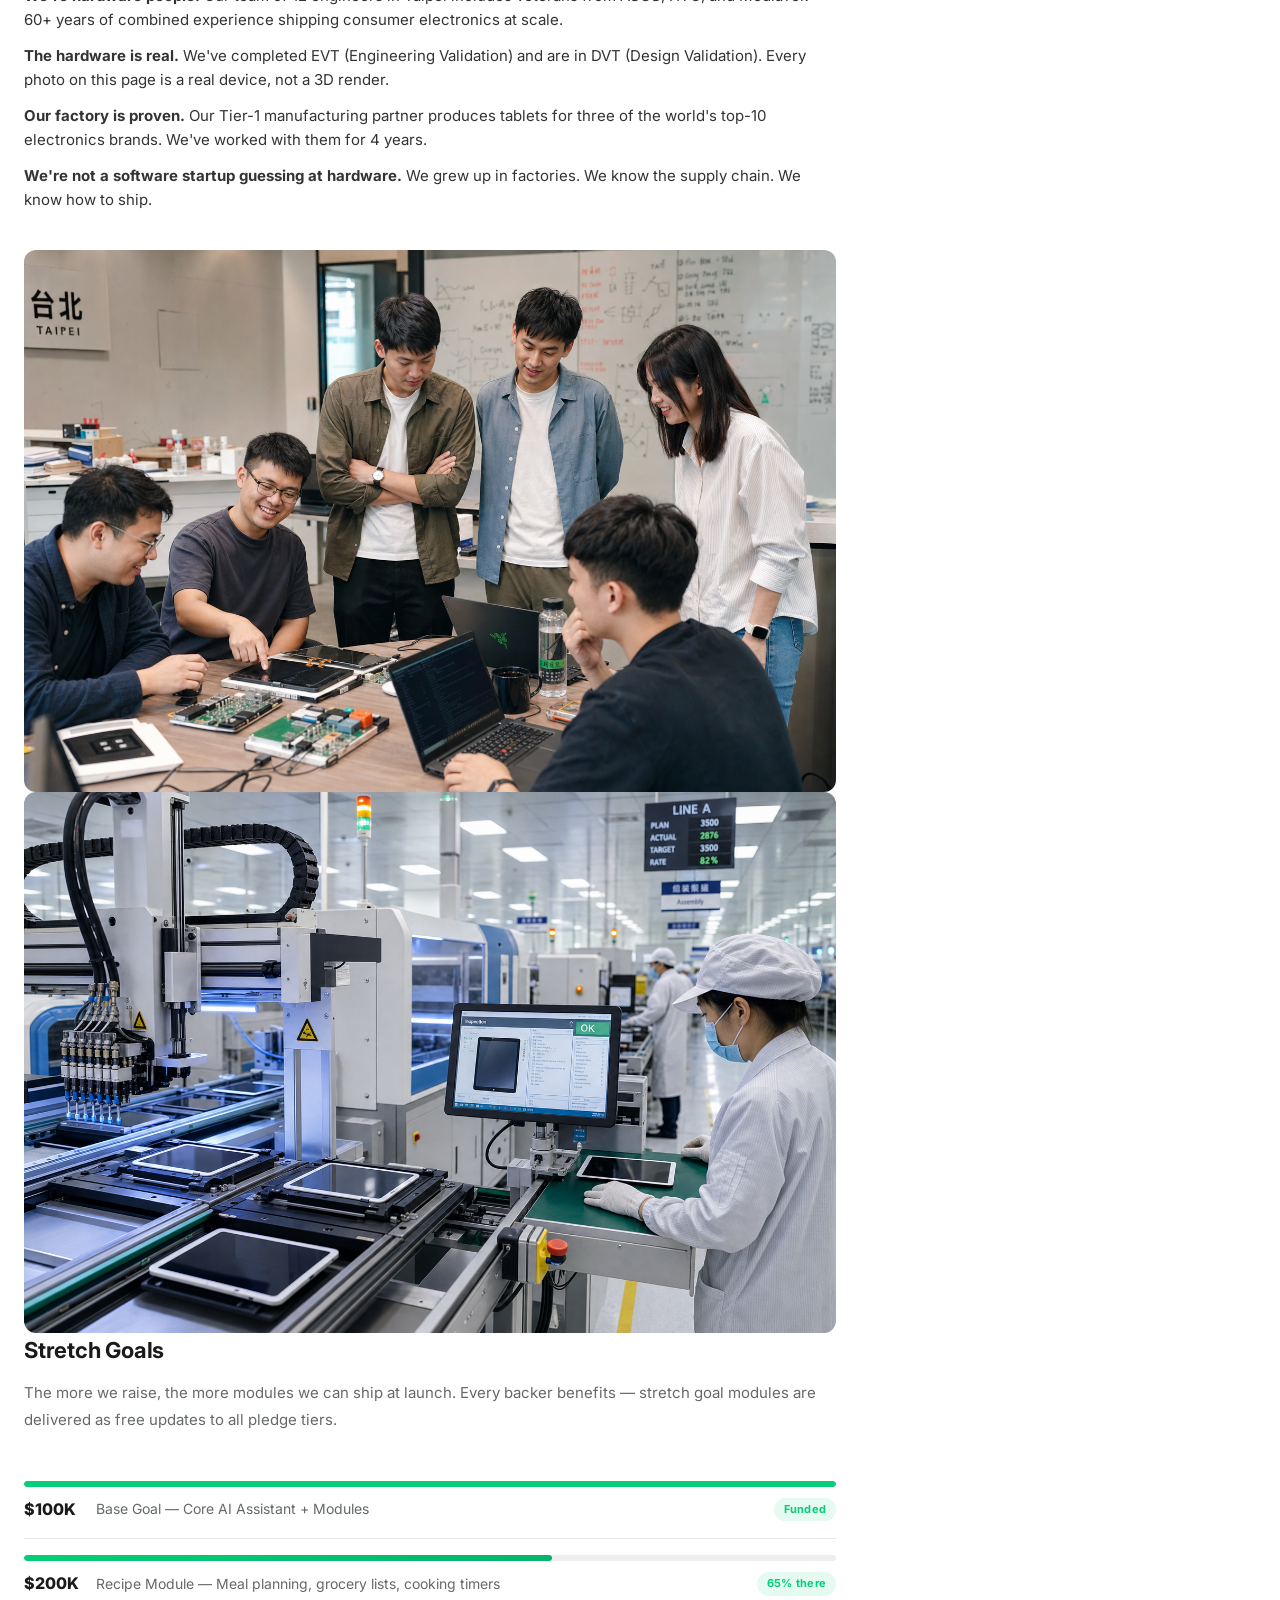
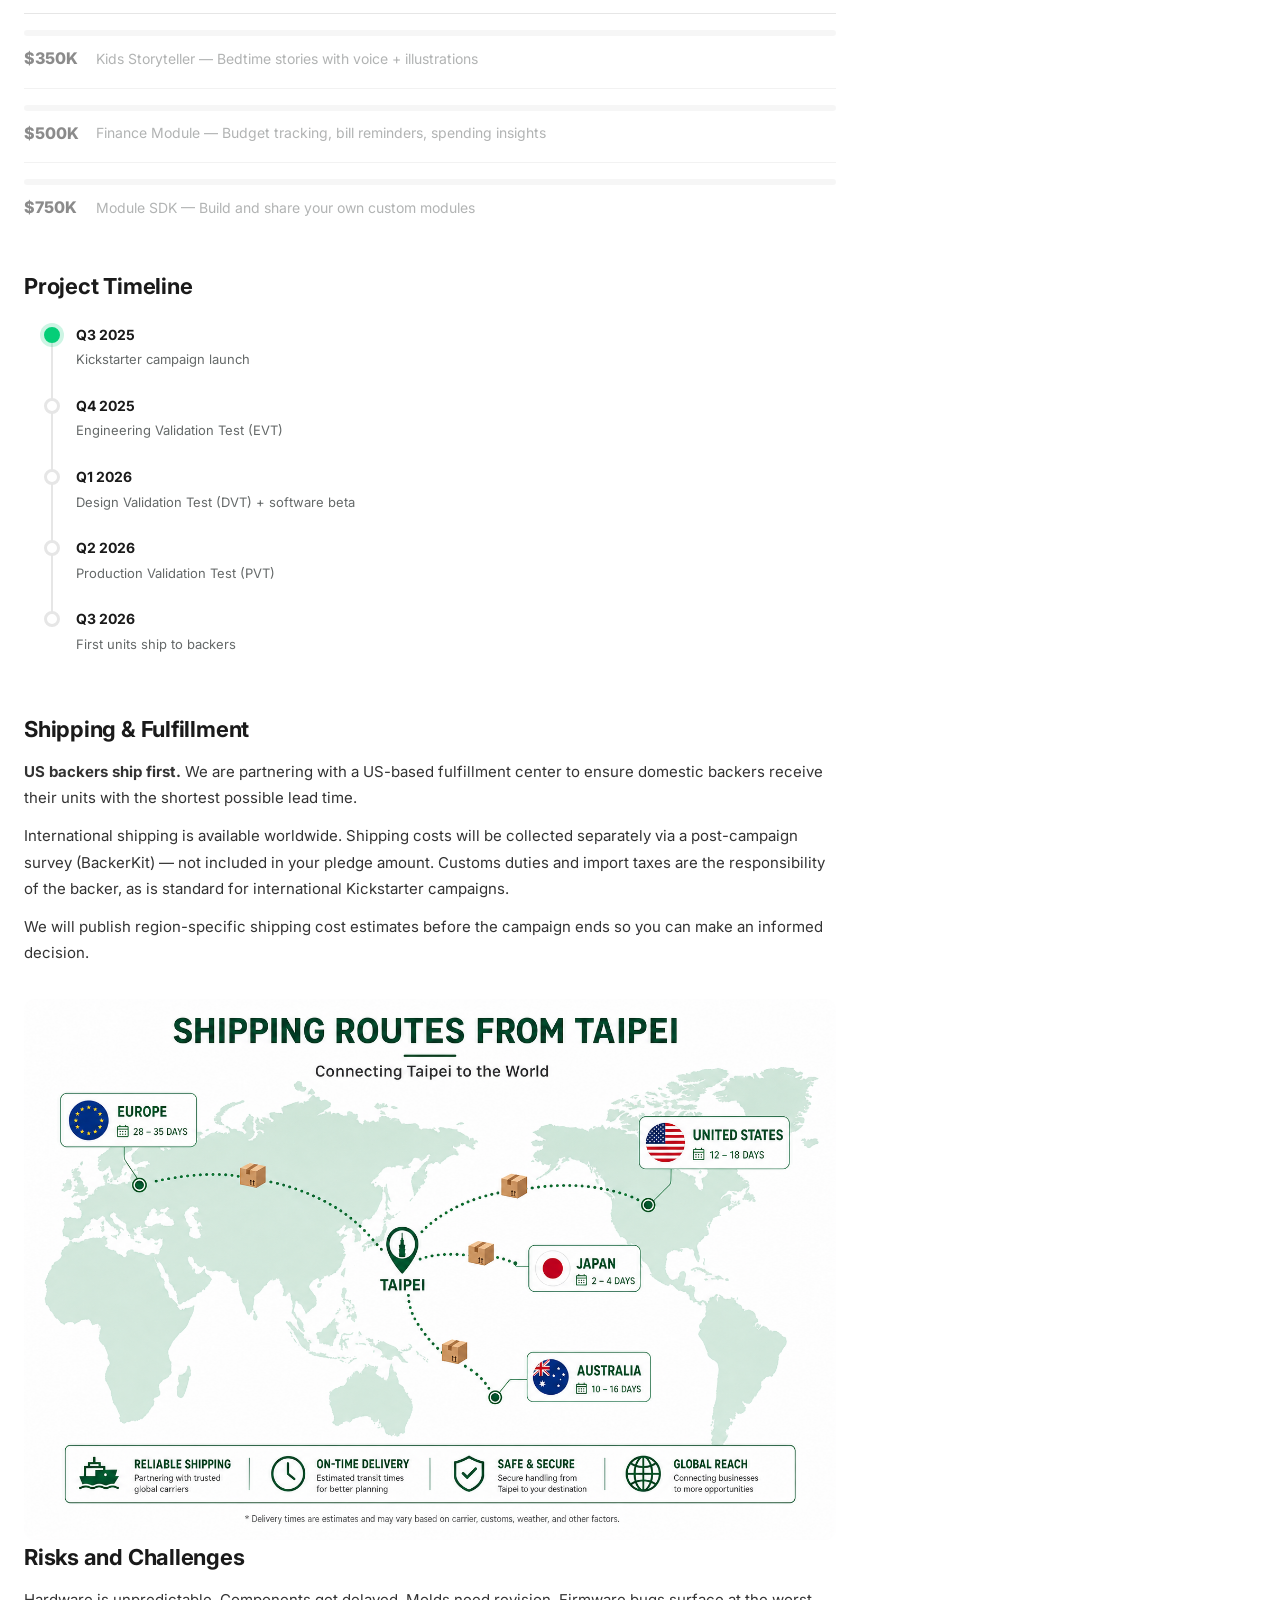
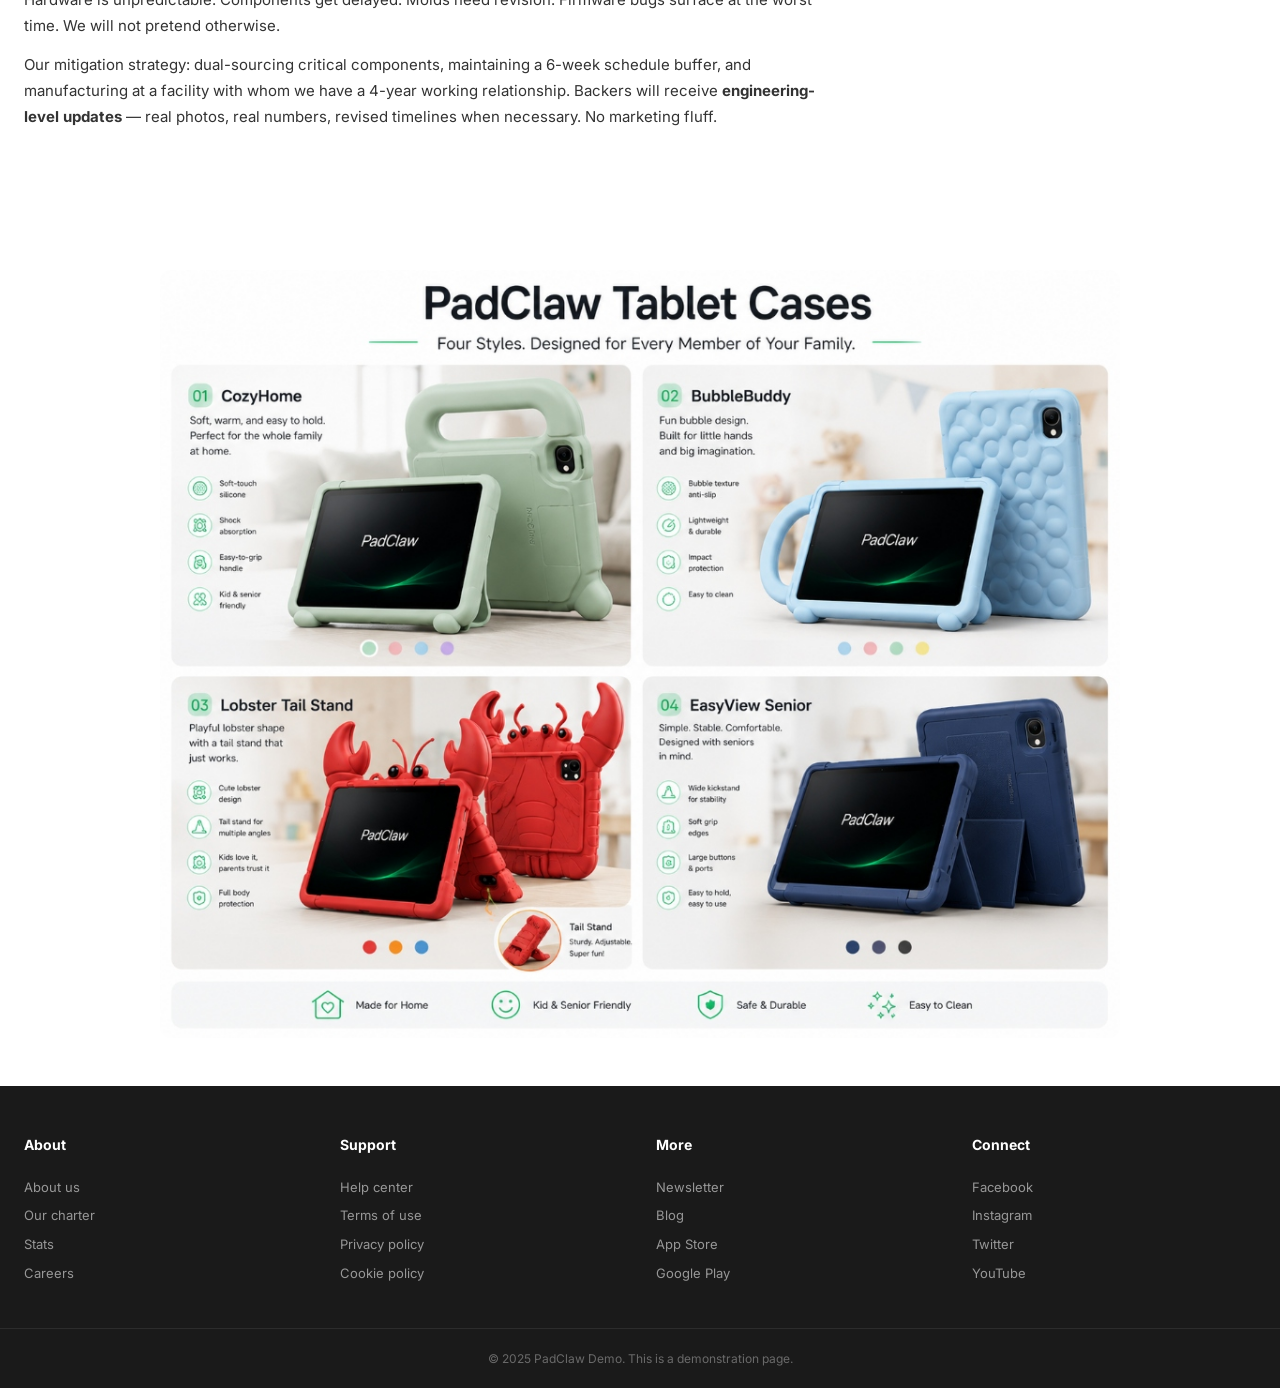
==== commit 48676564: "重寫募資頁面：從技術 Agent 導向改為對話式 AI 助手定位，簡化模組展示，強化行銷故事與募資痛點" ====
--- a/index.html
+++ b/index.html
@@ -109,8 +109,8 @@
   <!-- ===== PROJECT HEADER ===== -->
   <main class="project-wrap">
     <div class="project-header">
-      <h1 id="project-title" data-copy="title">PadClaw — The World's First AI Agent Tablet</h1>
-      <p class="project-subtitle" data-copy="subtitle">A dedicated Android tablet with purpose-built AI agents for your daily life. No prompts. No learning curve. Just turn it on.</p>
+      <h1 id="project-title" data-copy="title">PadClaw — Your Personal AI Assistant, in a Tablet</h1>
+      <p class="project-subtitle" data-copy="subtitle">The simplest AI device you'll ever own. Just turn it on and talk. No apps, no prompts, no subscriptions.</p>
     </div>
 
     <div class="project-content">
@@ -159,215 +159,265 @@
         <section class="tab-content active" id="tab-story">
 
           <!-- ============================================ -->
-          <!-- S1: What is PadClaw                          -->
-          <!-- ============================================ -->
-          <div class="story-section">
-            <h2 data-copy="s1_heading">What is PadClaw?</h2>
-            <div data-copy="s1_body">
-              <p>PadClaw is a <strong>dedicated 10-inch Android tablet built from the ground up for AI agents</strong> — purpose-made software assistants that handle specific parts of your daily life without any prompts, subscriptions, or learning curve.</p>
-              <p>Think of it this way: your phone has hundreds of apps competing for your attention. PadClaw has <em>agents</em> — each one laser-focused on a single job, always on, always ready. A language coach that actually listens to your pronunciation. A health companion that remembers every medication and supplement. An astrology guide that knows your birth chart. A weather assistant that tells you what to wear before you ask.</p>
-              <p>This isn't another chatbot wrapped in a tablet. It's a new category of device: <strong>the AI agent tablet</strong>. You place it on your kitchen counter, your bedside table, or your desk — and it becomes the smartest thing in the room.</p>
-            </div>
-          </div>
-
-          <div class="image-actual img-switchable"><img class="img-v img-va" src="img-lifestyle-01.png" alt="img-lifestyle version A" style="width:100%;border-radius:var(--ks-radius-lg);display:block;"><img class="img-v img-vb" src="img-lifestyle-02.png" alt="img-lifestyle version B" style="width:100%;border-radius:var(--ks-radius-lg);display:none;"></div>
-
-          <!-- ============================================ -->
-          <!-- S2: The Problem We're Solving                -->
-          <!-- ============================================ -->
-          <div class="story-section">
-            <h2 data-copy="s2_heading">The Problem We're Solving</h2>
-            <div data-copy="s2_body">
-              <p>We live in the golden age of AI — and yet, for most people, it's completely useless.</p>
-              <p>ChatGPT, Gemini, Claude — they're brilliant. But they sit behind a blank text box that asks: <em>"What do you want?"</em> Most people don't know. Most people don't want to learn prompt engineering. Most people just want their morning routine to be a little easier.</p>
-              <p>Meanwhile, your phone has become a dopamine slot machine. You unlock it to check the weather and 20 minutes later you're doom-scrolling Instagram. You download a meditation app, use it twice, and forget it exists next to 147 other apps you never open.</p>
-              <p><strong>The gap is enormous:</strong> AI is powerful, but inaccessible. Phones are accessible, but overwhelming. There's no device that simply <em>does things for you</em> without asking you to become a power user first.</p>
-              <p>That's the gap PadClaw fills.</p>
-            </div>
-            <ul class="feature-list" data-copy="s2_features">
-              <li><strong>No blank prompts.</strong> Every agent has a clear purpose. You don't tell it what to do — it already knows.</li>
-              <li><strong>No app overload.</strong> Four agents, one screen. No notifications fighting for attention.</li>
-              <li><strong>No subscriptions.</strong> You buy the tablet. The AI agents are included. Forever.</li>
-              <li><strong>No cloud dependency.</strong> Your data stays on the device. We literally can't see it.</li>
-              <li><strong>No learning curve.</strong> If you can tap a screen, you can use PadClaw. We tested it with 72-year-olds.</li>
+          <!-- S1: THE HOOK                                 -->
+          <!-- ============================================ -->
+          <div class="story-section">
+            <h2>Imagine a screen that just... helps.</h2>
+            <p>No apps to download. No accounts to create. No prompts to write.</p>
+            <p>You turn it on, and it already knows what you need.</p>
+            <p><strong>PadClaw is a 10-inch tablet with one job: be the most helpful thing in your home.</strong></p>
+            <p>It sits on your kitchen counter, your bedside table, or near your front door. And instead of showing you 147 apps competing for your attention, it shows you one thing: <em>a friendly AI assistant that talks to you like a person.</em></p>
+            <p>Ask it anything. Tell it what you need. Or just let it take care of the small things you keep forgetting — so you can focus on the things that actually matter.</p>
+          </div>
+
+          <div class="image-actual img-switchable"><img class="img-v img-va" src="img-lifestyle-01.png" alt="PadClaw on kitchen counter" style="width:100%;border-radius:var(--ks-radius-lg);display:block;"><img class="img-v img-vb" src="img-lifestyle-02.png" alt="PadClaw on kitchen counter" style="width:100%;border-radius:var(--ks-radius-lg);display:none;"></div>
+
+          <!-- ============================================ -->
+          <!-- S2: THE PROBLEM                              -->
+          <!-- ============================================ -->
+          <div class="story-section">
+            <h2>The Problem with "Smart" Devices</h2>
+            <p>Let's be honest. AI is everywhere — and yet, for most people, it's completely useless.</p>
+            <ul class="feature-list">
+              <li><strong>ChatGPT needs you to be a prompt engineer.</strong> Most people open it, stare at the blank box, and close it.</li>
+              <li><strong>Your phone is a dopamine trap.</strong> You unlock it to check the weather. 20 minutes later you're doom-scrolling.</li>
+              <li><strong>Smart speakers can't DO anything.</strong> "Alexa, book me a dentist appointment." <em>Sorry, I can't do that.</em></li>
+              <li><strong>AI wearables failed spectacularly.</strong> Humane AI Pin: discontinued. Rabbit R1: refund wave. No screen. No browser. No point.</li>
+              <li><strong>Your parents still can't use their iPad.</strong> Too many apps. Too small text. Too many passwords.</li>
             </ul>
-          </div>
-
-
-          <!-- ============================================ -->
-          <!-- S3: Meet the Agents                          -->
-          <!-- ============================================ -->
-          <div class="story-section">
-            <h2 data-copy="s3_heading">Meet the Agents</h2>
-            <p data-copy="s3_intro">PadClaw ships with four purpose-built AI agents. Each one is designed by domain experts — linguists, nutritionists, meteorologists, and astrologers — then trained to handle real-world scenarios out of the box. They learn your preferences over time, adapt to your schedule, and get smarter the more you use them. No accounts to create. No settings to configure. Just tap and go.</p>
-          </div>
-
-          <!-- Agent cards -->
+            <p style="margin-top:20px;">The gap is enormous: <strong>AI is powerful, but inaccessible. Phones are accessible, but overwhelming.</strong></p>
+            <p>There's no device that simply <em>does things for you</em> without asking you to become a power user first. <strong>That's exactly what PadClaw is.</strong></p>
+          </div>
+
+          <!-- ============================================ -->
+          <!-- S3: NOT AN APP — A CONVERSATION              -->
+          <!-- ============================================ -->
+          <div class="story-section">
+            <h2>Not an App. A Conversation.</h2>
+            <p>When you turn on PadClaw, you don't see a grid of icons. You don't see a settings page.</p>
+            <p>You see <strong>your AI assistant — ready to talk.</strong></p>
+            <p>It greets you by name. It knows your schedule. It remembers that you take your medication at 8 AM, that you're learning Spanish, that you like to check your horoscope with your morning coffee, and that you hate getting caught in the rain.</p>
+            <p>You don't tap through menus. You just say:</p>
+            <div style="background:rgba(5,206,120,.06);border-left:3px solid #05CE78;padding:20px 24px;border-radius:0 12px 12px 0;margin:20px 0;">
+              <p style="font-style:italic;margin-bottom:10px;font-size:16px;">"Hey, what should I wear today?"</p>
+              <p style="font-style:italic;margin-bottom:10px;font-size:16px;">"Remind me to take my pills after breakfast."</p>
+              <p style="font-style:italic;margin-bottom:10px;font-size:16px;">"Practice some Spanish with me."</p>
+              <p style="font-style:italic;margin-bottom:0;font-size:16px;">"What does my chart say about today?"</p>
+            </div>
+            <p>And it just... does it. No app to open. No subscription to activate. No learning curve to climb.</p>
+            <p><strong>If you can talk to a person, you can use PadClaw.</strong></p>
+          </div>
+
+          <div class="image-actual img-switchable"><img class="img-v img-va" src="img-agents-01.png" alt="PadClaw AI interface" style="width:100%;border-radius:var(--ks-radius-lg);display:block;"><img class="img-v img-vb" src="img-agents-02.png" alt="PadClaw AI interface" style="width:100%;border-radius:var(--ks-radius-lg);display:none;"></div>
+
+          <!-- ============================================ -->
+          <!-- S4: WHAT CAN IT DO (brief scenario cards)    -->
+          <!-- ============================================ -->
+          <div class="story-section">
+            <h2>A Few Things It Can Do</h2>
+            <p style="color:var(--ks-text-secondary);margin-bottom:24px;">PadClaw comes with built-in modules for the things you actually deal with every day. These are just a few examples — the AI adapts to whatever you need.</p>
+          </div>
+
           <div class="scenario-grid">
             <div class="scenario-card">
-              <div class="scenario-icon-text" data-copy="agent1_label">Language</div>
-              <h3 data-copy="agent1_title">Language Tutor</h3>
-              <p data-copy="agent1_desc">Loading...</p>
-              <div class="scenario-tags" data-copy="agent1_tags"><span>-</span></div>
+              <div class="scenario-icon-text">Daily Life</div>
+              <h3>Morning Routine</h3>
+              <p>"Good morning! It's 72° and sunny. You have a dentist appointment at 2 PM. Don't forget — your Vitamin D is running low."</p>
+              <div class="scenario-tags"><span>Weather</span><span>Reminders</span><span>Health</span></div>
             </div>
             <div class="scenario-card">
-              <div class="scenario-icon-text" data-copy="agent2_label">Astrology</div>
-              <h3 data-copy="agent2_title">Astrology</h3>
-              <p data-copy="agent2_desc">Loading...</p>
-              <div class="scenario-tags" data-copy="agent2_tags"><span>-</span></div>
+              <div class="scenario-icon-text">Health</div>
+              <h3>Medication Tracker</h3>
+              <p>Large text. Simple checkboxes. Reminds your parents what to take, when to take it — and tells you if they missed a dose. Designed for people who find phones confusing.</p>
+              <div class="scenario-tags"><span>Seniors</span><span>Family</span><span>Medication</span></div>
             </div>
             <div class="scenario-card">
-              <div class="scenario-icon-text" data-copy="agent3_label">Weather</div>
-              <h3 data-copy="agent3_title">Weather</h3>
-              <p data-copy="agent3_desc">Loading...</p>
-              <div class="scenario-tags" data-copy="agent3_tags"><span>-</span></div>
+              <div class="scenario-icon-text">Learning</div>
+              <h3>Language Practice</h3>
+              <p>Have a real conversation in Spanish, Japanese, or 10 other languages. Scores your pronunciation and adapts the difficulty — like a patient tutor who never gets tired.</p>
+              <div class="scenario-tags"><span>12 Languages</span><span>Voice</span><span>Adaptive</span></div>
             </div>
             <div class="scenario-card">
-              <div class="scenario-icon-text" data-copy="agent4_label">Health</div>
-              <h3 data-copy="agent4_title">Health</h3>
-              <p data-copy="agent4_desc">Loading...</p>
-              <div class="scenario-tags" data-copy="agent4_tags"><span>-</span></div>
-            </div>
-          </div>
-
-          <div class="image-actual img-switchable"><img class="img-v img-va" src="img-agents-01.png" alt="img-agents version A" style="width:100%;border-radius:var(--ks-radius-lg);display:block;"><img class="img-v img-vb" src="img-agents-02.png" alt="img-agents version B" style="width:100%;border-radius:var(--ks-radius-lg);display:none;"></div>
-
-          <!-- ============================================ -->
-          <!-- DEEP DIVE: Language Agent                    -->
-          <!-- ============================================ -->
-          <div class="story-section" style="border-top:3px solid #05CE78;padding-top:32px;margin-top:48px;">
-            <p style="color:#05CE78;font-weight:700;font-size:13px;text-transform:uppercase;letter-spacing:1.5px;margin-bottom:8px;">Agent Deep Dive #1</p>
-            <h2>🗣️ Language Coach</h2>
-            <p style="font-size:18px;color:var(--ks-text-secondary);margin-bottom:20px;">Your patient, always-available conversation partner — in 12 languages.</p>
-            <div style="margin-bottom:24px;">
-              <p>Language learning apps teach you to <em>recognize</em> words. PadClaw teaches you to <strong>use</strong> them. The Language Coach agent creates immersive conversation scenarios — ordering food at a restaurant, haggling at a market, making small talk at a party — and lets you practice by speaking naturally.</p>
-              <p>Here's what makes it different from Duolingo, Babbel, or a private tutor:</p>
-            </div>
+              <div class="scenario-icon-text">Lifestyle</div>
+              <h3>Personal Insights</h3>
+              <p>From astrology readings based on your actual birth chart, to outfit suggestions based on today's weather — PadClaw makes your daily rituals richer and more personal.</p>
+              <div class="scenario-tags"><span>Astrology</span><span>Weather</span><span>Outfit</span></div>
+            </div>
+          </div>
+
+          <!-- ============================================ -->
+          <!-- S5: WHO IS THIS FOR                          -->
+          <!-- ============================================ -->
+          <div class="story-section" style="margin-top:48px;">
+            <h2>Who Is PadClaw For?</h2>
+            <p style="color:var(--ks-text-secondary);margin-bottom:24px;">PadClaw is for anyone who wants AI to be useful without being complicated.</p>
+          </div>
+
+          <div class="use-cases-grid">
+            <div class="use-case-card">
+              <div class="uc-icon">
+                <svg width="28" height="28" viewBox="0 0 24 24" fill="none" stroke="#05CE78" stroke-width="1.5"><path d="M3 9l9-7 9 7v11a2 2 0 01-2 2H5a2 2 0 01-2-2V9z"/><polyline points="9 22 9 12 15 12 15 22"/></svg>
+              </div>
+              <h4>Family Command Center</h4>
+              <p>Place it in the kitchen. It greets each family member, shows today's weather, reminds Dad to take his medication, and helps your daughter practice Spanish after school.</p>
+              <span class="uc-persona">Sarah, 38 — Suburban Mom</span>
+            </div>
+            <div class="use-case-card">
+              <div class="uc-icon">
+                <svg width="28" height="28" viewBox="0 0 24 24" fill="none" stroke="#05CE78" stroke-width="1.5"><circle cx="12" cy="12" r="10"/><path d="M12 6v6l4 2"/></svg>
+              </div>
+              <h4>Senior Health Companion</h4>
+              <p>Large, readable text. No confusing apps. Reminds your parents when to take each medication, tracks supplements, gives gentle health tips — without them learning anything new.</p>
+              <span class="uc-persona">Robert, 52 — Bought it for his parents</span>
+            </div>
+            <div class="use-case-card">
+              <div class="uc-icon">
+                <svg width="28" height="28" viewBox="0 0 24 24" fill="none" stroke="#05CE78" stroke-width="1.5"><path d="M21 15a2 2 0 01-2 2H7l-4 4V5a2 2 0 012-2h14a2 2 0 012 2v10z"/></svg>
+              </div>
+              <h4>Language Practice Partner</h4>
+              <p>No awkward video calls. No scheduling tutors. Just tap, pick a scenario — ordering coffee, booking a hotel — and have a real voice conversation with real-time pronunciation correction.</p>
+              <span class="uc-persona">Marcus, 29 — Learning Spanish</span>
+            </div>
+            <div class="use-case-card">
+              <div class="uc-icon">
+                <svg width="28" height="28" viewBox="0 0 24 24" fill="none" stroke="#05CE78" stroke-width="1.5"><circle cx="12" cy="12" r="4"/><path d="M12 2v2M12 20v2M4.93 4.93l1.41 1.41M17.66 17.66l1.41 1.41M2 12h2M20 12h2M4.93 19.07l1.41-1.41M17.66 6.34l1.41-1.41"/></svg>
+              </div>
+              <h4>Daily Ritual Companion</h4>
+              <p>Check your personalized horoscope over morning coffee. Get outfit suggestions before heading out. Let PadClaw turn your small daily moments into something more intentional.</p>
+              <span class="uc-persona">Jasmine, 24 — Astrology enthusiast</span>
+            </div>
+          </div>
+
+          <div class="image-actual img-switchable"><img class="img-v img-va" src="img-usecase-01.png" alt="PadClaw use cases" style="width:100%;border-radius:var(--ks-radius-lg);display:block;"><img class="img-v img-vb" src="img-usecase-02.png" alt="PadClaw use cases" style="width:100%;border-radius:var(--ks-radius-lg);display:none;"></div>
+
+          <!-- ============================================ -->
+          <!-- S6: WHY EVERY OTHER AI DEVICE FAILED         -->
+          <!-- ============================================ -->
+          <div class="story-section" style="margin-top:48px;">
+            <h2>Why Every Other AI Device Failed</h2>
+            <p style="color:var(--ks-text-secondary);margin-bottom:12px;">The last wave of AI gadgets promised to replace your phone. They couldn't even check your email. The problem wasn't the AI — it was the form factor.</p>
+            <p style="margin-bottom:28px;"><strong>PadClaw has what they all lacked: a real screen, a real browser, and the ability to actually click, tap, and act on your behalf.</strong></p>
+          </div>
+
+          <div class="comparison-table-wrap">
+            <table class="comparison-table">
+              <thead>
+                <tr>
+                  <th>Capability</th>
+                  <th class="ct-highlight">PadClaw</th>
+                  <th>Humane AI Pin</th>
+                  <th>Rabbit R1</th>
+                  <th>Meta Ray-Ban</th>
+                  <th>Alexa / Siri</th>
+                </tr>
+              </thead>
+              <tbody>
+                <tr>
+                  <td>Physical Screen</td>
+                  <td class="ct-highlight"><span class="ct-yes">10.1" Touchscreen</span></td>
+                  <td><span class="ct-no">Laser projector</span></td>
+                  <td>2.88" tiny screen</td>
+                  <td><span class="ct-no">No screen</span></td>
+                  <td>Voice only*</td>
+                </tr>
+                <tr>
+                  <td>Browse Real Websites</td>
+                  <td class="ct-highlight"><span class="ct-yes">Full browser</span></td>
+                  <td><span class="ct-no">No</span></td>
+                  <td><span class="ct-no">No</span></td>
+                  <td><span class="ct-no">No</span></td>
+                  <td><span class="ct-no">No</span></td>
+                </tr>
+                <tr>
+                  <td>Click, Tap & Fill Forms</td>
+                  <td class="ct-highlight"><span class="ct-yes">Yes — acts for you</span></td>
+                  <td><span class="ct-no">No</span></td>
+                  <td><span class="ct-no">Promised, undelivered</span></td>
+                  <td><span class="ct-no">No</span></td>
+                  <td><span class="ct-no">No</span></td>
+                </tr>
+                <tr>
+                  <td>Install Apps</td>
+                  <td class="ct-highlight"><span class="ct-yes">Full Android</span></td>
+                  <td><span class="ct-no">Closed</span></td>
+                  <td><span class="ct-no">Closed</span></td>
+                  <td><span class="ct-no">Meta only</span></td>
+                  <td><span class="ct-no">Skills only</span></td>
+                </tr>
+                <tr>
+                  <td>Subscription</td>
+                  <td class="ct-highlight"><span class="ct-yes">None — ever</span></td>
+                  <td><span class="ct-no">$24/mo</span></td>
+                  <td>$24/yr</td>
+                  <td>$14.99/mo</td>
+                  <td>Free (limited)</td>
+                </tr>
+                <tr>
+                  <td>On-Device AI</td>
+                  <td class="ct-highlight"><span class="ct-yes">Yes</span></td>
+                  <td><span class="ct-no">Cloud only</span></td>
+                  <td><span class="ct-no">Cloud only</span></td>
+                  <td><span class="ct-no">Cloud only</span></td>
+                  <td><span class="ct-no">Cloud only</span></td>
+                </tr>
+                <tr>
+                  <td>Status</td>
+                  <td class="ct-highlight"><strong>Shipping 2026</strong></td>
+                  <td><span class="ct-no">Discontinued</span></td>
+                  <td><span class="ct-no">Refund wave</span></td>
+                  <td>Limited AI</td>
+                  <td>Stagnant</td>
+                </tr>
+                <tr>
+                  <td>Price</td>
+                  <td class="ct-highlight"><strong>$599</strong> <small>(KS)</small></td>
+                  <td><span class="ct-no">$699 + sub</span></td>
+                  <td>$199</td>
+                  <td>$299+</td>
+                  <td>$0–279</td>
+                </tr>
+              </tbody>
+            </table>
+          </div>
+
+          <div class="story-section" style="margin-top:24px;">
+            <div style="background:linear-gradient(135deg, rgba(5,206,120,.08), rgba(5,206,120,.02));border:1px solid rgba(5,206,120,.2);border-radius:var(--ks-radius-lg);padding:32px;text-align:center;">
+              <p style="font-size:20px;font-weight:700;line-height:1.5;margin-bottom:8px;">PadClaw is not a voice assistant trapped in a $700 brooch.</p>
+              <p style="font-size:16px;color:var(--ks-text-secondary);line-height:1.6;max-width:640px;margin:0 auto;">It's a 10-inch screen with a full browser and the ability to actually <strong>click buttons, fill out forms, and navigate websites</strong> on your behalf. We're not a chatbot — we're the digital worker the others promised but couldn't deliver.</p>
+            </div>
+          </div>
+
+          <!-- ============================================ -->
+          <!-- S7: YOUR DATA STAYS ON DEVICE                -->
+          <!-- ============================================ -->
+          <div class="story-section" style="margin-top:48px;">
+            <h2>Your Data Never Leaves This Device</h2>
+            <p><strong>PadClaw processes everything on-device.</strong> There is no cloud backend. There is no user database. We architecturally <em>cannot</em> see your data — because we never built the infrastructure to collect it.</p>
             <ul class="feature-list">
-              <li><strong>Real-time pronunciation scoring</strong> — The dual-mic array captures your speech, analyzes phonemes, and gives instant feedback with a percentage score. Not "Good job!" — actual data.</li>
-              <li><strong>Adaptive difficulty</strong> — Start with tourist basics, graduate to business meetings. The agent tracks your vocabulary and grammar accuracy across sessions and pushes you just enough.</li>
-              <li><strong>Scenario-based practice</strong> — 50+ built-in scenarios across everyday, travel, professional, and social contexts. Or describe your own scenario and the agent generates it.</li>
-              <li><strong>Vocabulary journal</strong> — Every new word you encounter is automatically saved, categorized, and spaced-repetition scheduled for review. No manual flashcard creation.</li>
-              <li><strong>Voice-first, text-optional</strong> — Speak naturally. See the transcript after. Toggle between listening mode (audio only) and reading mode (full transcript) to build different skills.</li>
+              <li><strong>On-device AI processing.</strong> Your conversations, health data, and personal preferences stay on the tablet.</li>
+              <li><strong>Works offline.</strong> Medication reminders, cached weather, language practice — all work without internet.</li>
+              <li><strong>Zero data collection.</strong> No telemetry. No ad tracking. No "improving our services." We literally can't see your data.</li>
             </ul>
-            <p style="margin-top:16px;padding:16px;background:rgba(5,206,120,0.06);border-radius:8px;border-left:3px solid #05CE78;font-size:14px;"><strong>Supported languages at launch:</strong> Spanish, French, German, Italian, Portuguese, Japanese, Korean, Mandarin Chinese, Cantonese, Thai, Vietnamese, Indonesian.</p>
-          </div>
-
-          <div class="image-actual img-switchable"><img class="img-v img-va" src="img-lang-01.png" alt="img-lang version A" style="width:100%;border-radius:var(--ks-radius-lg);display:block;"><img class="img-v img-vb" src="img-lang-02.png" alt="img-lang version B" style="width:100%;border-radius:var(--ks-radius-lg);display:none;"></div>
-
-          <!-- ============================================ -->
-          <!-- DEEP DIVE: Health Agent                      -->
-          <!-- ============================================ -->
-          <div class="story-section" style="border-top:3px solid #05CE78;padding-top:32px;margin-top:48px;">
-            <p style="color:#05CE78;font-weight:700;font-size:13px;text-transform:uppercase;letter-spacing:1.5px;margin-bottom:8px;">Agent Deep Dive #2</p>
-            <h2>💊 Health Companion</h2>
-            <p style="font-size:18px;color:var(--ks-text-secondary);margin-bottom:20px;">The medication tracker your parents will actually use.</p>
-            <div style="margin-bottom:24px;">
-              <p>We built the Health Companion for one reason: <strong>our co-founder's father forgot his blood pressure medication three times in one week.</strong> He had a smartphone. He had reminder apps installed. He ignored every notification because they looked like every other notification.</p>
-              <p>PadClaw's Health Companion is different because it's <em>ambient</em>. It sits on the bedside table or kitchen counter with a large, always-visible medication checklist. No unlocking. No navigating menus. Just glance, tap, done.</p>
-            </div>
-            <ul class="feature-list">
-              <li><strong>Visual medication checklist</strong> — Large text, high-contrast UI. Each medication shows name, dosage, time, and a large checkmark button. Designed for readability at arm's length.</li>
-              <li><strong>Multi-dose scheduling</strong> — Morning, afternoon, evening, bedtime. PadClaw handles complex regimens with multiple medications at different times and different days.</li>
-              <li><strong>Supplement tracking</strong> — Vitamins, probiotics, herbal supplements — everything in one place. The agent even flags common interactions (e.g., don't take calcium with iron).</li>
-              <li><strong>Doctor appointment cards</strong> — Add upcoming appointments and the agent reminds you the day before, shows the address, and suggests what to bring (insurance card, previous lab results).</li>
-              <li><strong>Family sharing</strong> — Adult children can view (but not edit) their parent's medication status remotely via a secure companion app. Peace of mind without invading privacy.</li>
-              <li><strong>Refill reminders</strong> — The agent calculates when you'll run out based on your schedule and reminds you 5 days before you need a refill.</li>
-            </ul>
-          </div>
-
-          <div class="image-actual img-switchable"><img class="img-v img-va" src="img-health-01.png" alt="img-health version A" style="width:100%;border-radius:var(--ks-radius-lg);display:block;"><img class="img-v img-vb" src="img-health-02.png" alt="img-health version B" style="width:100%;border-radius:var(--ks-radius-lg);display:none;"></div>
-
-          <!-- ============================================ -->
-          <!-- DEEP DIVE: Astrology Agent                   -->
-          <!-- ============================================ -->
-          <div class="story-section" style="border-top:3px solid #05CE78;padding-top:32px;margin-top:48px;">
-            <p style="color:#05CE78;font-weight:700;font-size:13px;text-transform:uppercase;letter-spacing:1.5px;margin-bottom:8px;">Agent Deep Dive #3</p>
-            <h2>🔮 Astrology Guide</h2>
-            <p style="font-size:18px;color:var(--ks-text-secondary);margin-bottom:20px;">Your natal chart, transits, and cosmic weather — personalized and always visible.</p>
-            <div style="margin-bottom:24px;">
-              <p>Most astrology apps give you a generic horoscope based on your sun sign. That's like judging a book by its cover. PadClaw's Astrology Guide uses your <strong>complete birth chart</strong> — sun, moon, rising, and all planetary placements — to deliver readings that are actually personal.</p>
-              <p>And because PadClaw is a dedicated screen (not buried in your phone's app drawer), your daily cosmic weather is always visible. Glance at it during breakfast. Let it inform your day. It's astrology as a <em>living dashboard</em>, not a once-a-day push notification you swipe away.</p>
-            </div>
-            <ul class="feature-list">
-              <li><strong>Full natal chart visualization</strong> — Interactive chart with house positions, aspects, and degree placements. Tap any planet to learn what it means in your chart.</li>
-              <li><strong>Daily transit overlay</strong> — See exactly how today's planetary positions interact with your birth chart. Highlighted aspects with plain-English explanations.</li>
-              <li><strong>Moon phase tracker</strong> — Current moon phase, sign, and what it means for your emotional energy. New moon/full moon ritual suggestions.</li>
-              <li><strong>Personalized daily reading</strong> — Not a generic Scorpio horoscope. A reading based on YOUR specific transits today, written in conversational language.</li>
-              <li><strong>Compatibility reports</strong> — Add friends, partners, or family members and get synastry charts with detailed compatibility analysis.</li>
-              <li><strong>Retrograde alerts</strong> — Mercury retrograde, Venus retrograde, Saturn return — the agent warns you in advance and explains what to expect based on your chart.</li>
-            </ul>
-          </div>
-
-          <div class="image-actual img-switchable"><img class="img-v img-va" src="img-astro-01.png" alt="img-astro version A" style="width:100%;border-radius:var(--ks-radius-lg);display:block;"><img class="img-v img-vb" src="img-astro-02.png" alt="img-astro version B" style="width:100%;border-radius:var(--ks-radius-lg);display:none;"></div>
-
-          <!-- ============================================ -->
-          <!-- DEEP DIVE: Weather Agent                     -->
-          <!-- ============================================ -->
-          <div class="story-section" style="border-top:3px solid #05CE78;padding-top:32px;margin-top:48px;">
-            <p style="color:#05CE78;font-weight:700;font-size:13px;text-transform:uppercase;letter-spacing:1.5px;margin-bottom:8px;">Agent Deep Dive #4</p>
-            <h2>🌤️ Weather & Outfit</h2>
-            <p style="font-size:18px;color:var(--ks-text-secondary);margin-bottom:20px;">More than a forecast — it tells you what to wear and when to leave.</p>
-            <div style="margin-bottom:24px;">
-              <p>Every weather app shows you temperature and a cloud icon. PadClaw's Weather & Outfit agent goes further: it <strong>interprets the weather for your actual life</strong>. It knows that 15°C with wind feels different than 15°C with sun. It knows you bike to work on Tuesdays. It knows you hate getting caught in the rain.</p>
-              <p>Place PadClaw near your front door. Before you leave, glance at it. It'll tell you: jacket or no jacket, umbrella or sunscreen, leave now or wait 20 minutes for the rain to pass.</p>
-            </div>
-            <ul class="feature-list">
-              <li><strong>Hyper-local forecast</strong> — Not "New York City" weather. YOUR street's weather, using a combination of weather APIs and local sensor data for pinpoint accuracy.</li>
-              <li><strong>AI outfit suggestions</strong> — Based on temperature, humidity, wind, UV index, and your personal preferences. Learns what you wear and adjusts recommendations over time.</li>
-              <li><strong>Commute advisor</strong> — "Leave by 8:15 to avoid rain" or "Bike-friendly weather today." Integrates with your routine and preferred transport mode.</li>
-              <li><strong>Hourly breakdown</strong> — Visual timeline showing temperature, rain probability, and conditions for the next 24 hours. One glance = full day planned.</li>
-              <li><strong>Severe weather alerts</strong> — Typhoon warnings, heat advisories, air quality alerts. Large, impossible-to-miss notifications when conditions are dangerous.</li>
-              <li><strong>Pollen & allergy tracking</strong> — If you have seasonal allergies, the agent warns you about high pollen days and suggests preventive medication timing.</li>
-            </ul>
-          </div>
-
-          <div class="image-actual img-switchable"><img class="img-v img-va" src="img-weather-01.png" alt="img-weather version A" style="width:100%;border-radius:var(--ks-radius-lg);display:block;"><img class="img-v img-vb" src="img-weather-02.png" alt="img-weather version B" style="width:100%;border-radius:var(--ks-radius-lg);display:none;"></div>
-
-          <!-- ============================================ -->
-          <!-- S4: Coming Next                              -->
-          <!-- ============================================ -->
-          <div class="story-section">
-            <h2 data-copy="s4_heading">Coming Next</h2>
-            <p style="color:var(--ks-text-secondary);margin-bottom:20px;">Four agents ship at launch — but we're already building more. These agents are in active development and will be released as free OTA updates to all backers.</p>
-            <div class="upcoming-list">
-              <div class="upcoming-item">
-                <span class="upcoming-icon-text" data-copy="up1_label">Recipe</span>
-                <div><strong data-copy="up1_title">Recipe</strong><p data-copy="up1_desc">Loading...</p></div>
-              </div>
-              <div class="upcoming-item">
-                <span class="upcoming-icon-text" data-copy="up2_label">Stories</span>
-                <div><strong data-copy="up2_title">Stories</strong><p data-copy="up2_desc">Loading...</p></div>
-              </div>
-              <div class="upcoming-item">
-                <span class="upcoming-icon-text" data-copy="up3_label">Finance</span>
-                <div><strong data-copy="up3_title">Finance</strong><p data-copy="up3_desc">Loading...</p></div>
-              </div>
-              <div class="upcoming-item">
-                <span class="upcoming-icon-text" data-copy="up4_label">Fitness</span>
-                <div><strong data-copy="up4_title">Fitness</strong><p data-copy="up4_desc">Loading...</p></div>
-              </div>
-            </div>
-          </div>
-
-          <!-- ============================================ -->
-          <!-- S5: What's in the Box                        -->
-          <!-- ============================================ -->
-          <div class="story-section">
-            <h2 data-copy="s5_heading">What's in the Box</h2>
-            <div data-copy="s5_body">
-              <p>Every PadClaw ships as a complete, ready-to-use package. No hunting for adapters. No separate purchases required. Open the box, plug in, and your agents are ready in under 3 minutes.</p>
-            </div>
-          </div>
-
-          <div class="image-actual img-switchable"><img class="img-v img-va" src="img-unboxing-01.png" alt="img-unboxing version A" style="width:100%;border-radius:var(--ks-radius-lg);display:block;"><img class="img-v img-vb" src="img-unboxing-02.png" alt="img-unboxing version B" style="width:100%;border-radius:var(--ks-radius-lg);display:none;"></div>
-
-          <!-- ============================================ -->
-          <!-- S6: Specs (shared across versions)           -->
-          <!-- ============================================ -->
-          <div class="story-section">
-            <h2 data-copy="s6_heading">Technical Specifications</h2>
-            <p style="color:var(--ks-text-secondary);margin-bottom:20px;">PadClaw is built with premium components selected specifically for always-on AI workloads. Every spec decision — from the octa-core processor to the 7,000 mAh battery — was made to ensure your agents run smoothly, all day, every day.</p>
+          </div>
+
+          <div class="image-actual img-switchable"><img class="img-v img-va" src="img-privacy-01.png" alt="Privacy by design" style="width:100%;border-radius:var(--ks-radius-lg);display:block;"><img class="img-v img-vb" src="img-privacy-02.png" alt="Privacy by design" style="width:100%;border-radius:var(--ks-radius-lg);display:none;"></div>
+
+          <!-- ============================================ -->
+          <!-- S8: WHAT YOU GET                              -->
+          <!-- ============================================ -->
+          <div class="story-section" style="margin-top:48px;">
+            <h2>What You Get</h2>
+            <p>Every PadClaw ships as a complete, ready-to-use package. Open the box, plug in, and your AI assistant is ready in under 3 minutes. No setup wizard. No account creation. Just power on and talk.</p>
+          </div>
+
+          <div class="image-actual img-switchable"><img class="img-v img-va" src="img-unboxing-01.png" alt="What's in the box" style="width:100%;border-radius:var(--ks-radius-lg);display:block;"><img class="img-v img-vb" src="img-unboxing-02.png" alt="What's in the box" style="width:100%;border-radius:var(--ks-radius-lg);display:none;"></div>
+
+          <!-- ============================================ -->
+          <!-- S9: SPECS                                    -->
+          <!-- ============================================ -->
+          <div class="story-section">
+            <h2>Built to Last. Built to Be Simple.</h2>
+            <p style="color:var(--ks-text-secondary);margin-bottom:20px;">Premium hardware, designed for always-on AI workloads. Every component was chosen to make sure your assistant runs smoothly — all day, every day.</p>
             <table class="spec-table" id="spec-table">
               <tbody>
                 <tr><td data-ui="spec_display">Display</td><td>10.1" IPS fully laminated touchscreen</td></tr>
@@ -383,270 +433,49 @@
             </table>
           </div>
 
-          <div class="image-actual img-switchable"><img class="img-v img-va" src="img-exploded-01.png" alt="img-exploded version A" style="width:100%;border-radius:var(--ks-radius-lg);display:block;"><img class="img-v img-vb" src="img-exploded-02.png" alt="img-exploded version B" style="width:100%;border-radius:var(--ks-radius-lg);display:none;"></div>
-
-          <!-- ============================================ -->
-          <!-- Real-World Use Cases                         -->
-          <!-- ============================================ -->
-          <div class="story-section">
-            <h2>Real-World Use Cases</h2>
-            <p style="color:var(--ks-text-secondary);margin-bottom:24px;">PadClaw isn't a concept device sitting in a lab. It's a tool designed for real people, in real homes, solving real daily friction. We've been testing prototypes with families, seniors, language learners, and professionals for 8 months. Here's what they use it for.</p>
-          </div>
-
-          <div class="image-actual img-switchable"><img class="img-v img-va" src="img-usecase-01.png" alt="img-usecase version A" style="width:100%;border-radius:var(--ks-radius-lg);display:block;"><img class="img-v img-vb" src="img-usecase-02.png" alt="img-usecase version B" style="width:100%;border-radius:var(--ks-radius-lg);display:none;"></div>
-
-          <div class="use-cases-grid">
-            <div class="use-case-card">
-              <div class="uc-icon">
-                <svg width="28" height="28" viewBox="0 0 24 24" fill="none" stroke="#05CE78" stroke-width="1.5"><path d="M3 9l9-7 9 7v11a2 2 0 01-2 2H5a2 2 0 01-2-2V9z"/><polyline points="9 22 9 12 15 12 15 22"/></svg>
-              </div>
-              <h4>Family Command Center</h4>
-              <p>Place PadClaw in the kitchen. It greets each family member by name, shows today's weather, reminds Dad to take his medication at 8 AM, and helps your daughter practice Spanish after school.</p>
-              <span class="uc-persona">Sarah, 38 — Suburban Mom</span>
-            </div>
-            <div class="use-case-card">
-              <div class="uc-icon">
-                <svg width="28" height="28" viewBox="0 0 24 24" fill="none" stroke="#05CE78" stroke-width="1.5"><circle cx="12" cy="12" r="10"/><path d="M12 6v6l4 2"/></svg>
-              </div>
-              <h4>Senior Health Companion</h4>
-              <p>Large, readable text. No confusing apps. PadClaw reminds your parents when to take each medication, tracks their supplements, and gives gentle health tips — all without them needing to learn anything new.</p>
-              <span class="uc-persona">Robert, 52 — Bought it for his parents</span>
-            </div>
-            <div class="use-case-card">
-              <div class="uc-icon">
-                <svg width="28" height="28" viewBox="0 0 24 24" fill="none" stroke="#05CE78" stroke-width="1.5"><path d="M21 15a2 2 0 01-2 2H7l-4 4V5a2 2 0 012-2h14a2 2 0 012 2v10z"/></svg>
-              </div>
-              <h4>Language Practice Partner</h4>
-              <p>No awkward video calls. No scheduling tutors. Just tap the Language Coach, pick a scenario — ordering coffee, booking a hotel — and have a real voice conversation. PadClaw corrects your pronunciation in real time.</p>
-              <span class="uc-persona">Marcus, 29 — Learning Spanish</span>
-            </div>
-            <div class="use-case-card">
-              <div class="uc-icon">
-                <svg width="28" height="28" viewBox="0 0 24 24" fill="none" stroke="#05CE78" stroke-width="1.5"><circle cx="12" cy="12" r="4"/><path d="M12 2v2m0 16v2m-8-10H4m16 0h2m-2.93-7.07l-1.41 1.41M7.34 16.66l-1.41 1.41m0-12.73l1.41 1.41m9.32 9.32l1.41 1.41"/></svg>
-              </div>
-              <h4>Morning Ritual Station</h4>
-              <p>Wake up to your natal chart transit for the day, today's weather with outfit suggestions, and a gentle reminder to take your Vitamin D. All on one screen, before you even pick up your phone.</p>
-              <span class="uc-persona">Jasmine, 24 — Astrology Enthusiast</span>
-            </div>
-          </div>
-
-          <!-- ============================================ -->
-          <!-- Comparison Chart                             -->
-          <!-- ============================================ -->
-          <div class="story-section">
-            <h2>How PadClaw Compares</h2>
-            <p style="color:var(--ks-text-secondary);margin-bottom:24px;">We're not competing with your phone or your iPad. We're the dedicated AI device that sits alongside them — doing the jobs they're too distracted to do. No other device on the market combines purpose-built agents, on-device processing, zero subscriptions, and full Android compatibility.</p>
-          </div>
-
-          <div class="comparison-table-wrap">
-            <table class="comparison-table">
-              <thead>
-                <tr>
-                  <th>Feature</th>
-                  <th class="ct-highlight">PadClaw</th>
-                  <th>Echo Show 15</th>
-                  <th>iPad + Apps</th>
-                  <th>Rabbit R1</th>
-                </tr>
-              </thead>
-              <tbody>
-                <tr>
-                  <td>Purpose-Built AI Agents</td>
-                  <td class="ct-highlight"><span class="ct-yes">4 agents</span></td>
-                  <td>Alexa only</td>
-                  <td>None built-in</td>
-                  <td>1 general</td>
-                </tr>
-                <tr>
-                  <td>Subscription Required</td>
-                  <td class="ct-highlight"><span class="ct-yes">No — ever</span></td>
-                  <td>Optional</td>
-                  <td>Per app</td>
-                  <td>$24/yr</td>
-                </tr>
-                <tr>
-                  <td>On-Device AI Processing</td>
-                  <td class="ct-highlight"><span class="ct-yes">Yes</span></td>
-                  <td><span class="ct-no">Cloud only</span></td>
-                  <td><span class="ct-no">Cloud only</span></td>
-                  <td><span class="ct-no">Cloud only</span></td>
-                </tr>
-                <tr>
-                  <td>Works Offline</td>
-                  <td class="ct-highlight"><span class="ct-yes">Yes</span></td>
-                  <td><span class="ct-no">No</span></td>
-                  <td>Partial</td>
-                  <td><span class="ct-no">No</span></td>
-                </tr>
-                <tr>
-                  <td>Install Third-Party Apps</td>
-                  <td class="ct-highlight"><span class="ct-yes">Full Android</span></td>
-                  <td><span class="ct-no">No</span></td>
-                  <td><span class="ct-yes">Yes</span></td>
-                  <td><span class="ct-no">No</span></td>
-                </tr>
-                <tr>
-                  <td>Family Multi-User</td>
-                  <td class="ct-highlight"><span class="ct-yes">Yes</span></td>
-                  <td><span class="ct-yes">Yes</span></td>
-                  <td>Limited</td>
-                  <td><span class="ct-no">No</span></td>
-                </tr>
-                <tr>
-                  <td>Price</td>
-                  <td class="ct-highlight"><strong>$599</strong> <small>(KS)</small></td>
-                  <td>$279</td>
-                  <td>$449+</td>
-                  <td>$199</td>
-                </tr>
-              </tbody>
-            </table>
-          </div>
-
-          <!-- ============================================ -->
-          <!-- Why Other AI Hardware Failed                 -->
+          <div class="image-actual img-switchable"><img class="img-v img-va" src="img-exploded-01.png" alt="Hardware diagram" style="width:100%;border-radius:var(--ks-radius-lg);display:block;"><img class="img-v img-vb" src="img-exploded-02.png" alt="Hardware diagram" style="width:100%;border-radius:var(--ks-radius-lg);display:none;"></div>
+
+          <!-- ============================================ -->
+          <!-- S10: IT'S ALSO ANDROID                       -->
+          <!-- ============================================ -->
+          <div class="story-section">
+            <h2>It's Also a Full Android Tablet</h2>
+            <p style="margin-bottom:20px;">PadClaw runs Android 14 with full Google Play Store access. Your AI assistant comes first — but you can install any app you want. Netflix, Spotify, Zoom, you name it.</p>
+          </div>
+
+          <div class="compat-grid">
+            <div class="compat-item"><strong>Smart Home</strong><span>Google Home, Amazon Alexa, Samsung SmartThings, Home Assistant</span></div>
+            <div class="compat-item"><strong>Streaming</strong><span>Netflix, YouTube, Spotify, Disney+, Apple Music</span></div>
+            <div class="compat-item"><strong>Productivity</strong><span>Google Workspace, Microsoft 365, Notion, Todoist</span></div>
+            <div class="compat-item"><strong>Communication</strong><span>Zoom, Google Meet, WhatsApp, Telegram, LINE</span></div>
+            <div class="compat-item"><strong>Health</strong><span>Google Fit, Samsung Health (sync via Bluetooth)</span></div>
+            <div class="compat-item"><strong>Connectivity</strong><span>Wi-Fi 6, Bluetooth 5.3, USB-C, Optional 4G LTE</span></div>
+          </div>
+
+          <!-- ============================================ -->
+          <!-- S11: WHY TRUST US                            -->
           <!-- ============================================ -->
           <div class="story-section" style="margin-top:48px;">
-            <h2>Why Other AI Hardware Failed — And Why PadClaw Won't</h2>
-            <p style="color:var(--ks-text-secondary);margin-bottom:12px;">The last wave of AI gadgets promised to replace your phone. They couldn't even check your email. The problem wasn't the AI — it was the form factor. A voice-only device can't navigate a website, fill out a form, or show you a chart. <strong>PadClaw is the first AI hardware that can actually <em>do things</em> on your behalf</strong>, because it has what they all lacked: a real screen and a real browser.</p>
-            <p style="color:var(--ks-text-secondary);margin-bottom:28px;">We're not a chatbot trapped in a box. We're a digital worker with hands.</p>
-          </div>
-
-          <div class="comparison-table-wrap">
-            <table class="comparison-table">
-              <thead>
-                <tr>
-                  <th>Capability</th>
-                  <th class="ct-highlight">PadClaw</th>
-                  <th>Humane AI Pin</th>
-                  <th>Rabbit R1</th>
-                  <th>Meta Ray-Ban</th>
-                  <th>Alexa / Siri</th>
-                </tr>
-              </thead>
-              <tbody>
-                <tr>
-                  <td>Physical Screen</td>
-                  <td class="ct-highlight"><span class="ct-yes">10.1" Touchscreen</span></td>
-                  <td><span class="ct-no">Laser projector</span></td>
-                  <td>2.88" tiny screen</td>
-                  <td><span class="ct-no">No screen</span></td>
-                  <td>Voice only*</td>
-                </tr>
-                <tr>
-                  <td>Browse Real Websites</td>
-                  <td class="ct-highlight"><span class="ct-yes">Full browser</span></td>
-                  <td><span class="ct-no">No</span></td>
-                  <td><span class="ct-no">No</span></td>
-                  <td><span class="ct-no">No</span></td>
-                  <td><span class="ct-no">No</span></td>
-                </tr>
-                <tr>
-                  <td>Click, Tap & Fill Forms</td>
-                  <td class="ct-highlight"><span class="ct-yes">Yes — agents act for you</span></td>
-                  <td><span class="ct-no">No</span></td>
-                  <td><span class="ct-no">Promised, undelivered</span></td>
-                  <td><span class="ct-no">No</span></td>
-                  <td><span class="ct-no">No</span></td>
-                </tr>
-                <tr>
-                  <td>Install Third-Party Apps</td>
-                  <td class="ct-highlight"><span class="ct-yes">Full Android</span></td>
-                  <td><span class="ct-no">Closed system</span></td>
-                  <td><span class="ct-no">Closed system</span></td>
-                  <td><span class="ct-no">Meta only</span></td>
-                  <td><span class="ct-no">Skills only</span></td>
-                </tr>
-                <tr>
-                  <td>Show Visual Results</td>
-                  <td class="ct-highlight"><span class="ct-yes">Charts, images, UI</span></td>
-                  <td>Green laser text</td>
-                  <td>Tiny card view</td>
-                  <td><span class="ct-no">Audio only</span></td>
-                  <td><span class="ct-no">Audio only</span></td>
-                </tr>
-                <tr>
-                  <td>Subscription</td>
-                  <td class="ct-highlight"><span class="ct-yes">None — ever</span></td>
-                  <td><span class="ct-no">$24/mo</span></td>
-                  <td>$24/yr</td>
-                  <td>$14.99/mo (Meta AI+)</td>
-                  <td>Free (limited)</td>
-                </tr>
-                <tr>
-                  <td>On-Device AI</td>
-                  <td class="ct-highlight"><span class="ct-yes">Yes</span></td>
-                  <td><span class="ct-no">Cloud only</span></td>
-                  <td><span class="ct-no">Cloud only</span></td>
-                  <td><span class="ct-no">Cloud only</span></td>
-                  <td><span class="ct-no">Cloud only</span></td>
-                </tr>
-                <tr>
-                  <td>Current Status</td>
-                  <td class="ct-highlight"><strong>Shipping 2026</strong></td>
-                  <td><span class="ct-no">Discontinued</span></td>
-                  <td><span class="ct-no">Refund wave</span></td>
-                  <td>Limited AI</td>
-                  <td>Stagnant</td>
-                </tr>
-                <tr>
-                  <td>Price</td>
-                  <td class="ct-highlight"><strong>$599</strong> <small>(KS)</small></td>
-                  <td><span class="ct-no">$699 + sub</span></td>
-                  <td>$199</td>
-                  <td>$299+</td>
-                  <td>$0–279</td>
-                </tr>
-              </tbody>
-            </table>
-          </div>
-
-          <div class="story-section" style="margin-top:24px;">
-            <div style="background:linear-gradient(135deg, rgba(5,206,120,.08), rgba(5,206,120,.02));border:1px solid rgba(5,206,120,.2);border-radius:var(--ks-radius-lg);padding:32px;text-align:center;">
-              <p style="font-size:20px;font-weight:700;line-height:1.5;margin-bottom:8px;">PadClaw is not a voice assistant trapped in a $700 brooch.</p>
-              <p style="font-size:16px;color:var(--ks-text-secondary);line-height:1.6;max-width:640px;margin:0 auto;">It's a 10-inch screen with a full browser, four specialized AI agents, and the ability to actually <strong>click buttons, fill out forms, and navigate websites</strong> on your behalf. We're not just another chatbot — we're the digital worker that the others promised but couldn't deliver.</p>
-            </div>
-          </div>
-
-
-          <!-- ============================================ -->
-          <div class="story-section">
-            <h2>Privacy by Design</h2>
-            <p style="margin-bottom:20px;">In an era where every smart device is a surveillance tool in disguise, PadClaw takes a fundamentally different approach. <strong>Your data stays on your device. Period.</strong> We don't collect it, we don't process it in the cloud, and we don't sell it. Not because of regulations — because we architecturally <em>cannot</em>. There is no cloud backend. There is no user database. Your PadClaw is a standalone computer that happens to be really smart.</p>
-          </div>
-
-          <div class="image-actual img-switchable"><img class="img-v img-va" src="img-privacy-01.png" alt="img-privacy version A" style="width:100%;border-radius:var(--ks-radius-lg);display:block;"><img class="img-v img-vb" src="img-privacy-02.png" alt="img-privacy version B" style="width:100%;border-radius:var(--ks-radius-lg);display:none;"></div>
-
-          <div class="privacy-grid">
-            <div class="privacy-card">
-              <div class="privacy-icon">
-                <svg width="24" height="24" viewBox="0 0 24 24" fill="none" stroke="#05CE78" stroke-width="1.5"><rect x="3" y="11" width="18" height="11" rx="2" ry="2"/><path d="M7 11V7a5 5 0 0110 0v4"/></svg>
-              </div>
-              <h4>On-Device Processing</h4>
-              <p>AI agents run locally on the tablet's processor. Your health data, conversations, and personal preferences never leave the device.</p>
-            </div>
-            <div class="privacy-card">
-              <div class="privacy-icon">
-                <svg width="24" height="24" viewBox="0 0 24 24" fill="none" stroke="#05CE78" stroke-width="1.5"><path d="M12 22s8-4 8-10V5l-8-3-8 3v7c0 6 8 10 8 10z"/></svg>
-              </div>
-              <h4>No Cloud Dependency</h4>
-              <p>Unlike Alexa, Google, or Siri, PadClaw doesn't need an internet connection to function. Your medication reminders, weather cache, and language practice all work offline.</p>
-            </div>
-            <div class="privacy-card">
-              <div class="privacy-icon">
-                <svg width="24" height="24" viewBox="0 0 24 24" fill="none" stroke="#05CE78" stroke-width="1.5"><circle cx="12" cy="12" r="10"/><line x1="15" y1="9" x2="9" y2="15"/><line x1="9" y1="9" x2="15" y2="15"/></svg>
-              </div>
-              <h4>Zero Data Collection</h4>
-              <p>No telemetry. No ad tracking. No "improving our services." We don't have a cloud backend that stores your information. We literally can't see your data.</p>
-            </div>
-          </div>
-
-          <!-- ============================================ -->
-          <!-- Stretch Goals                                -->
+            <h2>Why You Can Trust Us</h2>
+            <p>We know what you're thinking: <em>"Another crowdfunding hardware project — will it actually ship?"</em></p>
+            <ul class="feature-list">
+              <li><strong>We're hardware people.</strong> Our team of 12 engineers in Taipei includes veterans from ASUS, HTC, and MediaTek — 60+ years of combined experience shipping consumer electronics at scale.</li>
+              <li><strong>The hardware is real.</strong> We've completed EVT (Engineering Validation) and are in DVT (Design Validation). Every photo on this page is a real device, not a 3D render.</li>
+              <li><strong>Our factory is proven.</strong> Our Tier-1 manufacturing partner produces tablets for three of the world's top-10 electronics brands. We've worked with them for 4 years.</li>
+              <li><strong>We're not a software startup guessing at hardware.</strong> We grew up in factories. We know the supply chain. We know how to ship.</li>
+            </ul>
+          </div>
+
+          <div class="image-actual img-switchable"><img class="img-v img-va" src="img-team-01.png" alt="Our team" style="width:100%;border-radius:var(--ks-radius-lg);display:block;"><img class="img-v img-vb" src="img-team-02.png" alt="Our team" style="width:100%;border-radius:var(--ks-radius-lg);display:none;"></div>
+
+          <div class="image-actual img-switchable"><img class="img-v img-va" src="img-factory-01.png" alt="Factory" style="width:100%;border-radius:var(--ks-radius-lg);display:block;"><img class="img-v img-vb" src="img-factory-02.png" alt="Factory" style="width:100%;border-radius:var(--ks-radius-lg);display:none;"></div>
+
+          <!-- ============================================ -->
+          <!-- S12: STRETCH GOALS                           -->
           <!-- ============================================ -->
           <div class="story-section">
             <h2>Stretch Goals</h2>
-            <p style="color:var(--ks-text-secondary);margin-bottom:24px;">The more we raise, the more agents and features we can ship at launch. Every backer benefits — stretch goal agents are delivered as free updates to all pledge tiers.</p>
+            <p style="color:var(--ks-text-secondary);margin-bottom:24px;">The more we raise, the more modules we can ship at launch. Every backer benefits — stretch goal modules are delivered as free updates to all pledge tiers.</p>
           </div>
 
           <div class="stretch-goals">
@@ -654,7 +483,7 @@
               <div class="sg-bar"><div class="sg-fill" style="width:100%"></div></div>
               <div class="sg-info">
                 <span class="sg-amount">$100K</span>
-                <span class="sg-label">Base Goal — 4 Core Agents</span>
+                <span class="sg-label">Base Goal — Core AI Assistant + Modules</span>
                 <span class="sg-badge sg-badge-reached">Funded</span>
               </div>
             </div>
@@ -662,7 +491,7 @@
               <div class="sg-bar"><div class="sg-fill" style="width:65%"></div></div>
               <div class="sg-info">
                 <span class="sg-amount">$200K</span>
-                <span class="sg-label">Recipe Agent — Meal planning, grocery lists, cooking timers</span>
+                <span class="sg-label">Recipe Module — Meal planning, grocery lists, cooking timers</span>
                 <span class="sg-badge sg-badge-active">65% there</span>
               </div>
             </div>
@@ -670,102 +499,51 @@
               <div class="sg-bar"><div class="sg-fill" style="width:0%"></div></div>
               <div class="sg-info">
                 <span class="sg-amount">$350K</span>
-                <span class="sg-label">Kids Storyteller Agent — Bedtime stories with voice + illustrations</span>
+                <span class="sg-label">Kids Storyteller — Bedtime stories with voice + illustrations</span>
               </div>
             </div>
             <div class="sg-item">
               <div class="sg-bar"><div class="sg-fill" style="width:0%"></div></div>
               <div class="sg-info">
                 <span class="sg-amount">$500K</span>
-                <span class="sg-label">Finance Agent — Budget tracking, bill reminders, spending insights</span>
+                <span class="sg-label">Finance Module — Budget tracking, bill reminders, spending insights</span>
               </div>
             </div>
             <div class="sg-item">
               <div class="sg-bar"><div class="sg-fill" style="width:0%"></div></div>
               <div class="sg-info">
                 <span class="sg-amount">$750K</span>
-                <span class="sg-label">Agent SDK — Build and share your own custom agents</span>
-              </div>
-            </div>
-          </div>
-
-          <!-- ============================================ -->
-          <!-- Compatibility                                -->
-          <!-- ============================================ -->
-          <div class="story-section">
-            <h2>Built on Android. Works with Everything.</h2>
-            <p style="margin-bottom:20px;">PadClaw runs Android 14 with full Google Play Store access. Use it as a standalone AI device, or integrate it into your existing workflow. Install any app you want — PadClaw is yours to customize.</p>
-          </div>
-
-          <div class="compat-grid">
-            <div class="compat-item">
-              <strong>Smart Home</strong>
-              <span>Google Home, Amazon Alexa, Samsung SmartThings, Home Assistant</span>
-            </div>
-            <div class="compat-item">
-              <strong>Streaming</strong>
-              <span>Netflix, YouTube, Spotify, Disney+, Apple Music</span>
-            </div>
-            <div class="compat-item">
-              <strong>Productivity</strong>
-              <span>Google Workspace, Microsoft 365, Notion, Todoist</span>
-            </div>
-            <div class="compat-item">
-              <strong>Communication</strong>
-              <span>Zoom, Google Meet, WhatsApp, Telegram, LINE</span>
-            </div>
-            <div class="compat-item">
-              <strong>Health</strong>
-              <span>Google Fit, Samsung Health (sync via Bluetooth)</span>
-            </div>
-            <div class="compat-item">
-              <strong>Connectivity</strong>
-              <span>Wi-Fi 6, Bluetooth 5.3, USB-C, Optional 4G LTE</span>
-            </div>
-          </div>
-
-          <!-- ============================================ -->
-          <!-- S7: Why Trust Us                             -->
-          <!-- ============================================ -->
-          <div class="story-section">
-            <h2 data-copy="s7_heading">Why Trust Us</h2>
-            <div data-copy="s7_body">
-              <p>We know what you're thinking: "Another crowdfunding hardware project — will it actually ship?" It's a fair question, and we take it seriously.</p>
-              <p>PadClaw is built by a team of 12 engineers and designers based in <strong>Taipei, Taiwan</strong> — the global epicenter of hardware manufacturing. Our team includes veterans from ASUS, HTC, and MediaTek with a combined 60+ years of experience shipping consumer electronics at scale. We're not a software startup trying hardware for the first time. We grew up in factories.</p>
-              <p>Our manufacturing partner is a Tier-1 OEM that produces tablets for three of the world's top-10 electronics brands. We've completed EVT (Engineering Validation) and are currently in DVT (Design Validation). The hardware is real, tested, and photographed — not a 3D render.</p>
-            </div>
-          </div>
-
-          <div class="image-actual img-switchable"><img class="img-v img-va" src="img-team-01.png" alt="img-team version A" style="width:100%;border-radius:var(--ks-radius-lg);display:block;"><img class="img-v img-vb" src="img-team-02.png" alt="img-team version B" style="width:100%;border-radius:var(--ks-radius-lg);display:none;"></div>
-
-          <div class="image-actual img-switchable"><img class="img-v img-va" src="img-factory-01.png" alt="img-factory version A" style="width:100%;border-radius:var(--ks-radius-lg);display:block;"><img class="img-v img-vb" src="img-factory-02.png" alt="img-factory version B" style="width:100%;border-radius:var(--ks-radius-lg);display:none;"></div>
-
-          <!-- ============================================ -->
-          <!-- S8: Timeline (shared)                        -->
+                <span class="sg-label">Module SDK — Build and share your own custom modules</span>
+              </div>
+            </div>
+          </div>
+
+          <!-- ============================================ -->
+          <!-- S13: TIMELINE                                -->
           <!-- ============================================ -->
           <div class="story-section">
             <h2 data-copy="s8_heading">Project Timeline</h2>
             <div class="timeline">
-              <div class="timeline-item"><div class="timeline-dot active"></div><div class="timeline-content"><strong>Q3 2025</strong><p data-ui="tl1">Kickstarter campaign launch</p></div></div>
-              <div class="timeline-item"><div class="timeline-dot"></div><div class="timeline-content"><strong>Q4 2025</strong><p data-ui="tl2">Engineering Validation Test (EVT)</p></div></div>
-              <div class="timeline-item"><div class="timeline-dot"></div><div class="timeline-content"><strong>Q1 2026</strong><p data-ui="tl3">Design Validation Test (DVT) + software beta</p></div></div>
-              <div class="timeline-item"><div class="timeline-dot"></div><div class="timeline-content"><strong>Q2 2026</strong><p data-ui="tl4">Production Validation Test (PVT)</p></div></div>
-              <div class="timeline-item"><div class="timeline-dot"></div><div class="timeline-content"><strong>Q3 2026</strong><p data-ui="tl5">First units ship to backers</p></div></div>
-            </div>
-          </div>
-
-          <!-- ============================================ -->
-          <!-- S9: Shipping                                 -->
+              <div class="timeline-item"><div class="timeline-dot active"></div><div class="timeline-content"><strong>Q3 2025</strong><p>Kickstarter campaign launch</p></div></div>
+              <div class="timeline-item"><div class="timeline-dot"></div><div class="timeline-content"><strong>Q4 2025</strong><p>Engineering Validation Test (EVT)</p></div></div>
+              <div class="timeline-item"><div class="timeline-dot"></div><div class="timeline-content"><strong>Q1 2026</strong><p>Design Validation Test (DVT) + software beta</p></div></div>
+              <div class="timeline-item"><div class="timeline-dot"></div><div class="timeline-content"><strong>Q2 2026</strong><p>Production Validation Test (PVT)</p></div></div>
+              <div class="timeline-item"><div class="timeline-dot"></div><div class="timeline-content"><strong>Q3 2026</strong><p>First units ship to backers</p></div></div>
+            </div>
+          </div>
+
+          <!-- ============================================ -->
+          <!-- S14: SHIPPING                                -->
           <!-- ============================================ -->
           <div class="story-section">
             <h2 data-copy="s9_heading">Shipping &amp; Fulfillment</h2>
             <div data-copy="s9_body"><p>Loading...</p></div>
           </div>
 
-          <div class="image-actual img-switchable"><img class="img-v img-va" src="img-shipping-01.png" alt="img-shipping version A" style="width:100%;border-radius:var(--ks-radius-lg);display:block;"><img class="img-v img-vb" src="img-shipping-02.png" alt="img-shipping version B" style="width:100%;border-radius:var(--ks-radius-lg);display:none;"></div>
-
-          <!-- ============================================ -->
-          <!-- S10: Risks                                   -->
+          <div class="image-actual img-switchable"><img class="img-v img-va" src="img-shipping-01.png" alt="Shipping map" style="width:100%;border-radius:var(--ks-radius-lg);display:block;"><img class="img-v img-vb" src="img-shipping-02.png" alt="Shipping map" style="width:100%;border-radius:var(--ks-radius-lg);display:none;"></div>
+
+          <!-- ============================================ -->
+          <!-- S15: RISKS                                   -->
           <!-- ============================================ -->
           <div class="story-section">
             <h2 data-copy="s10_heading">Risks and Challenges</h2>
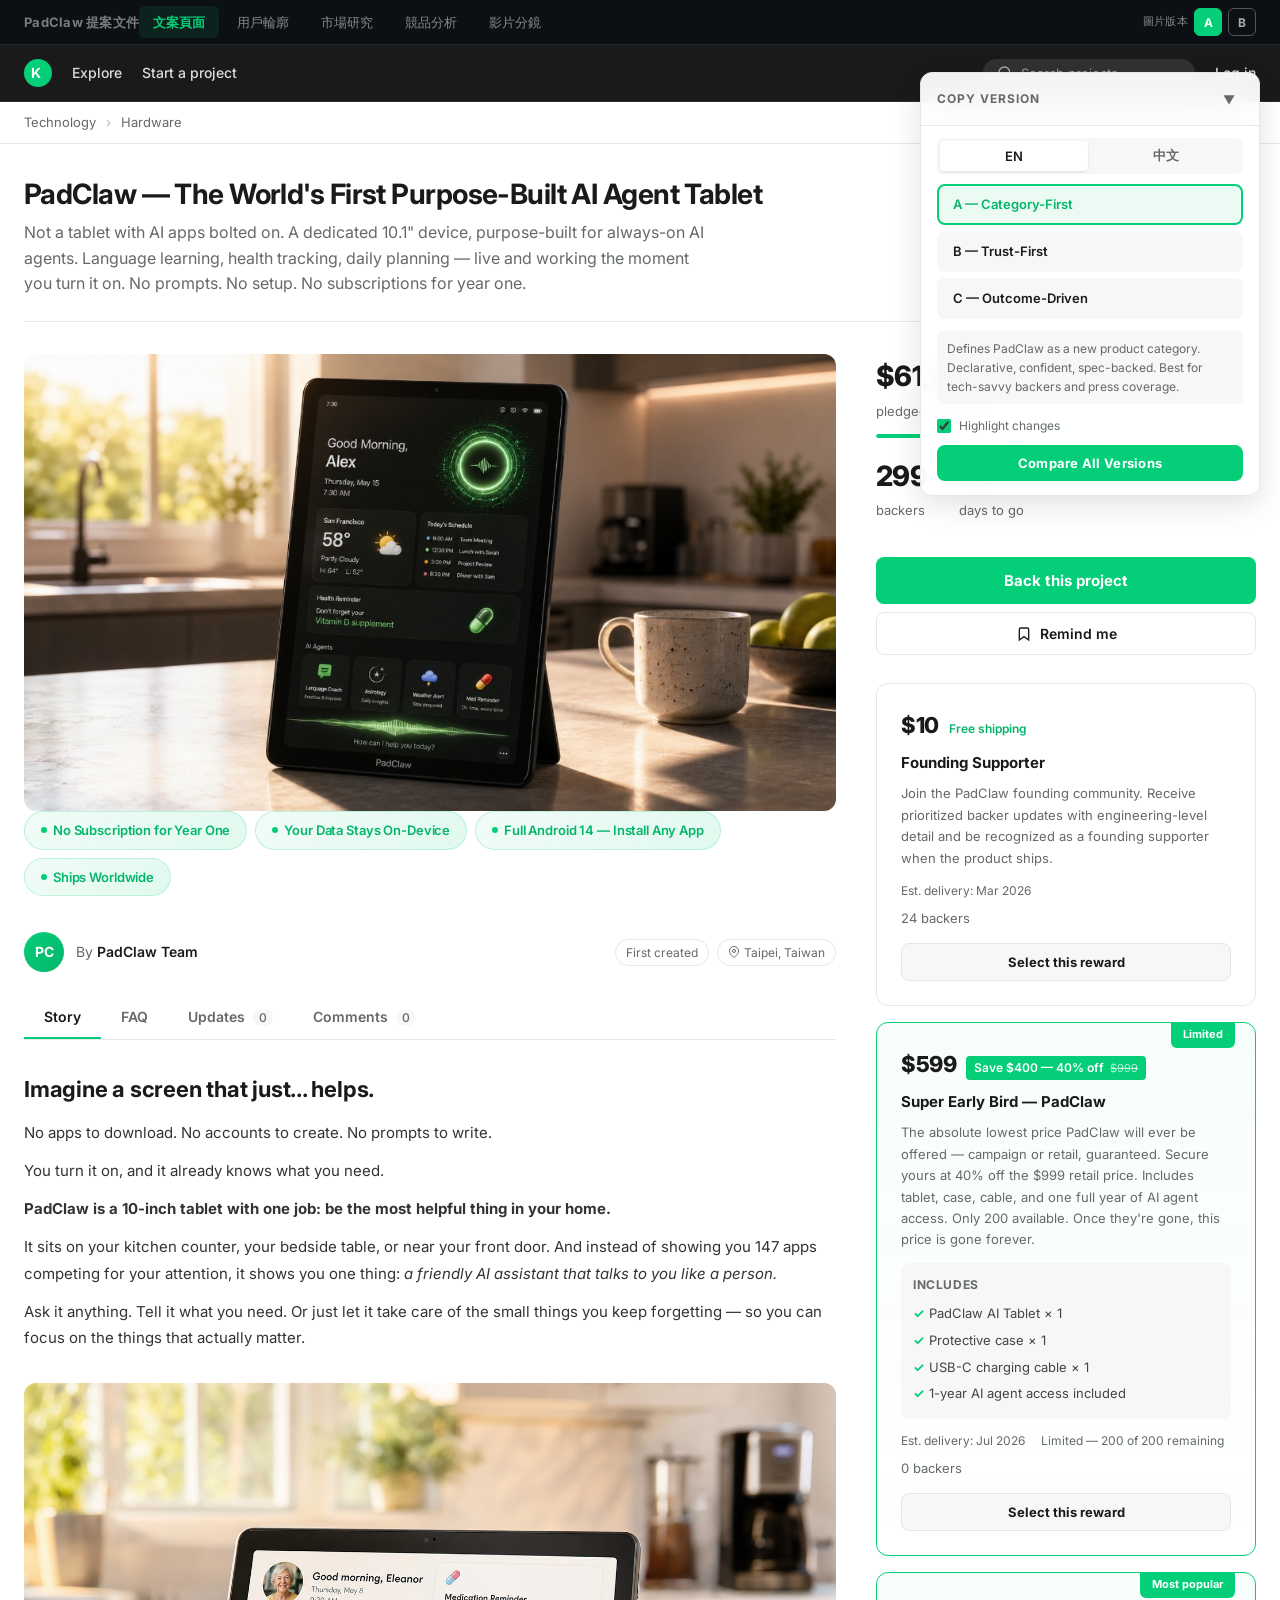
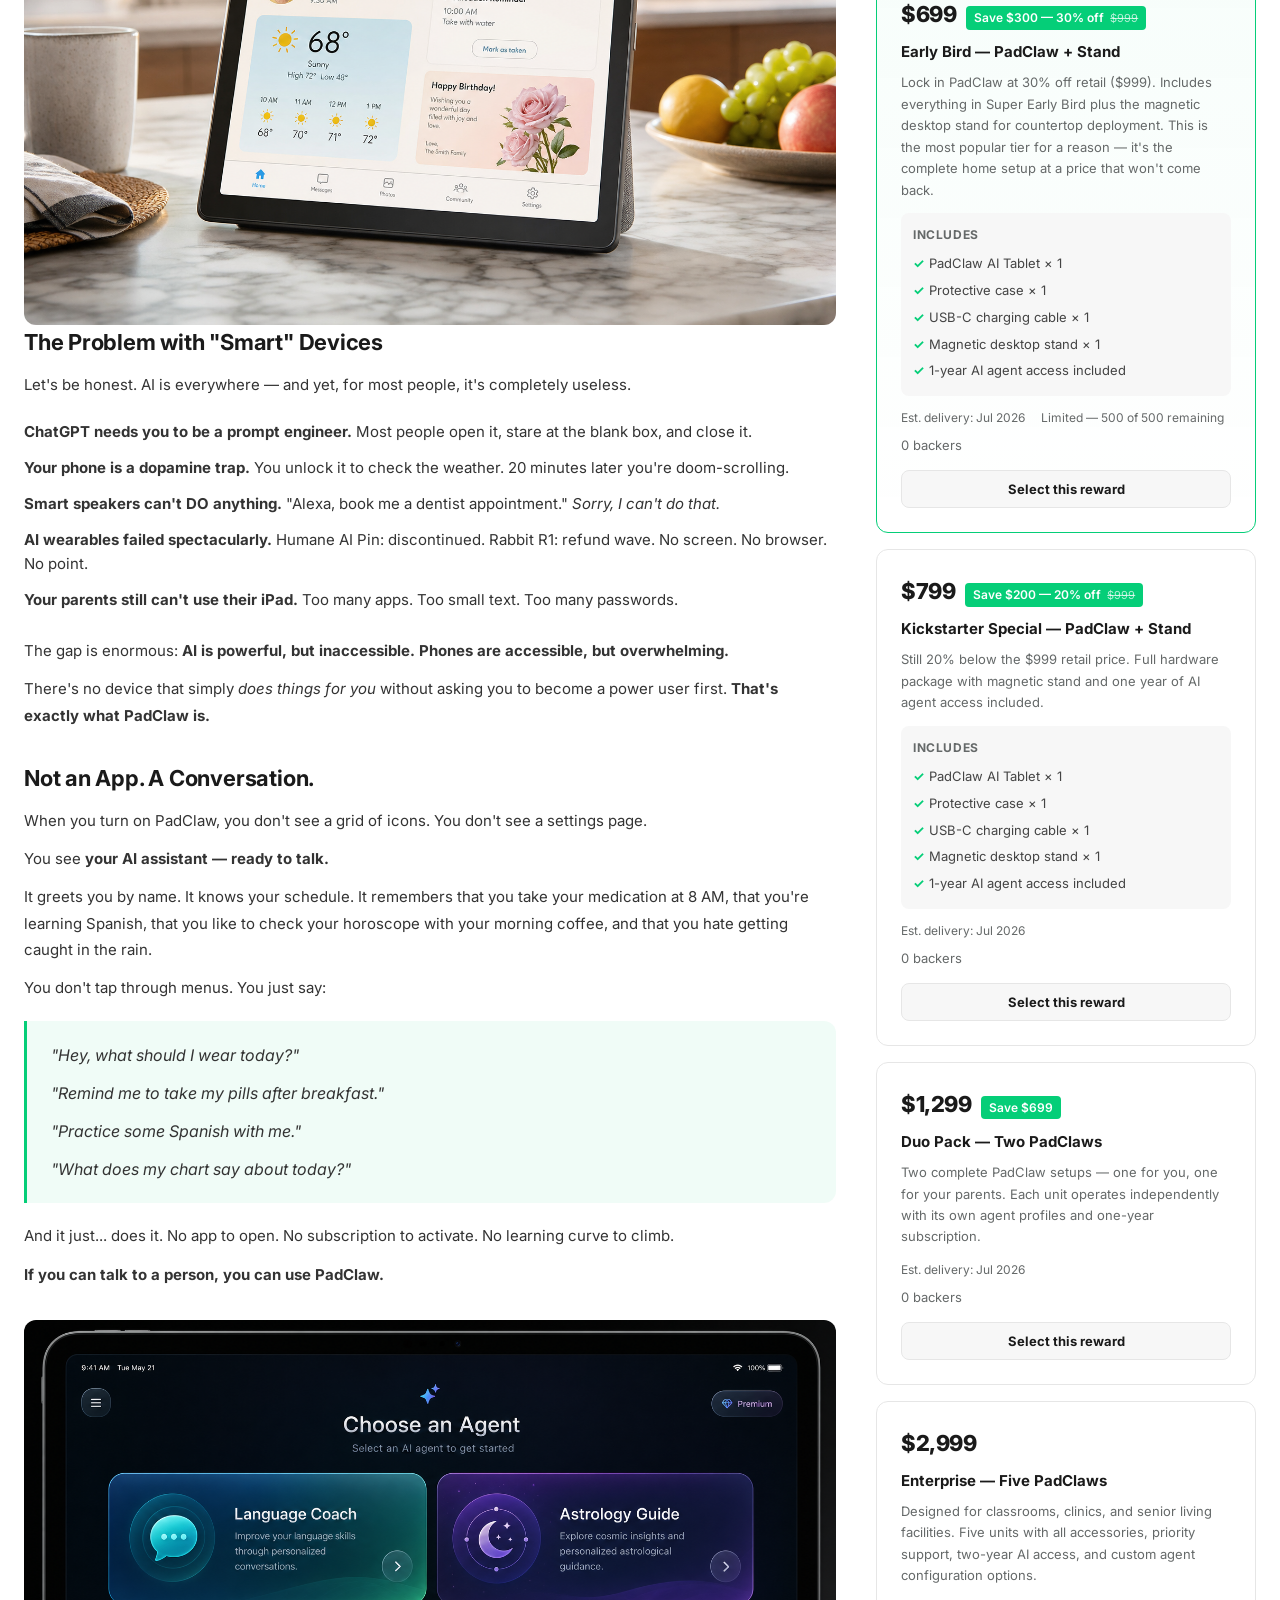
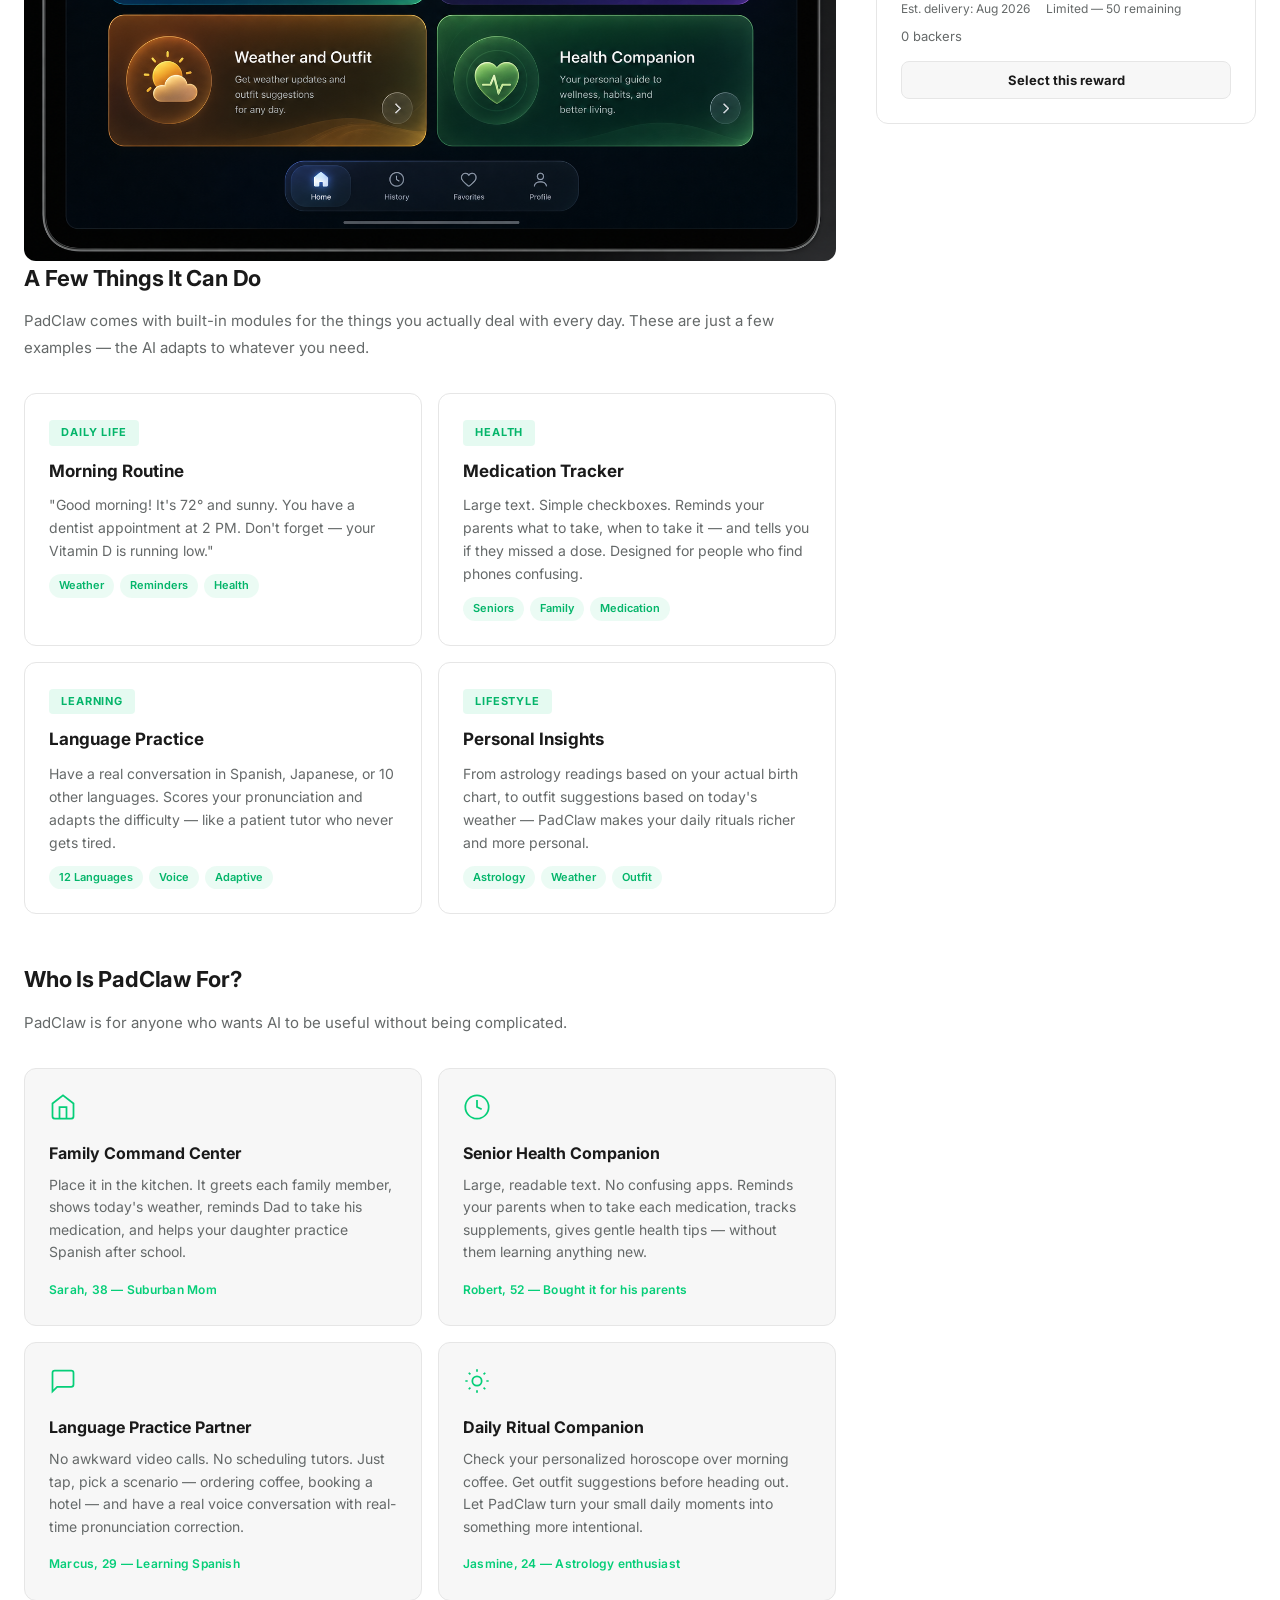
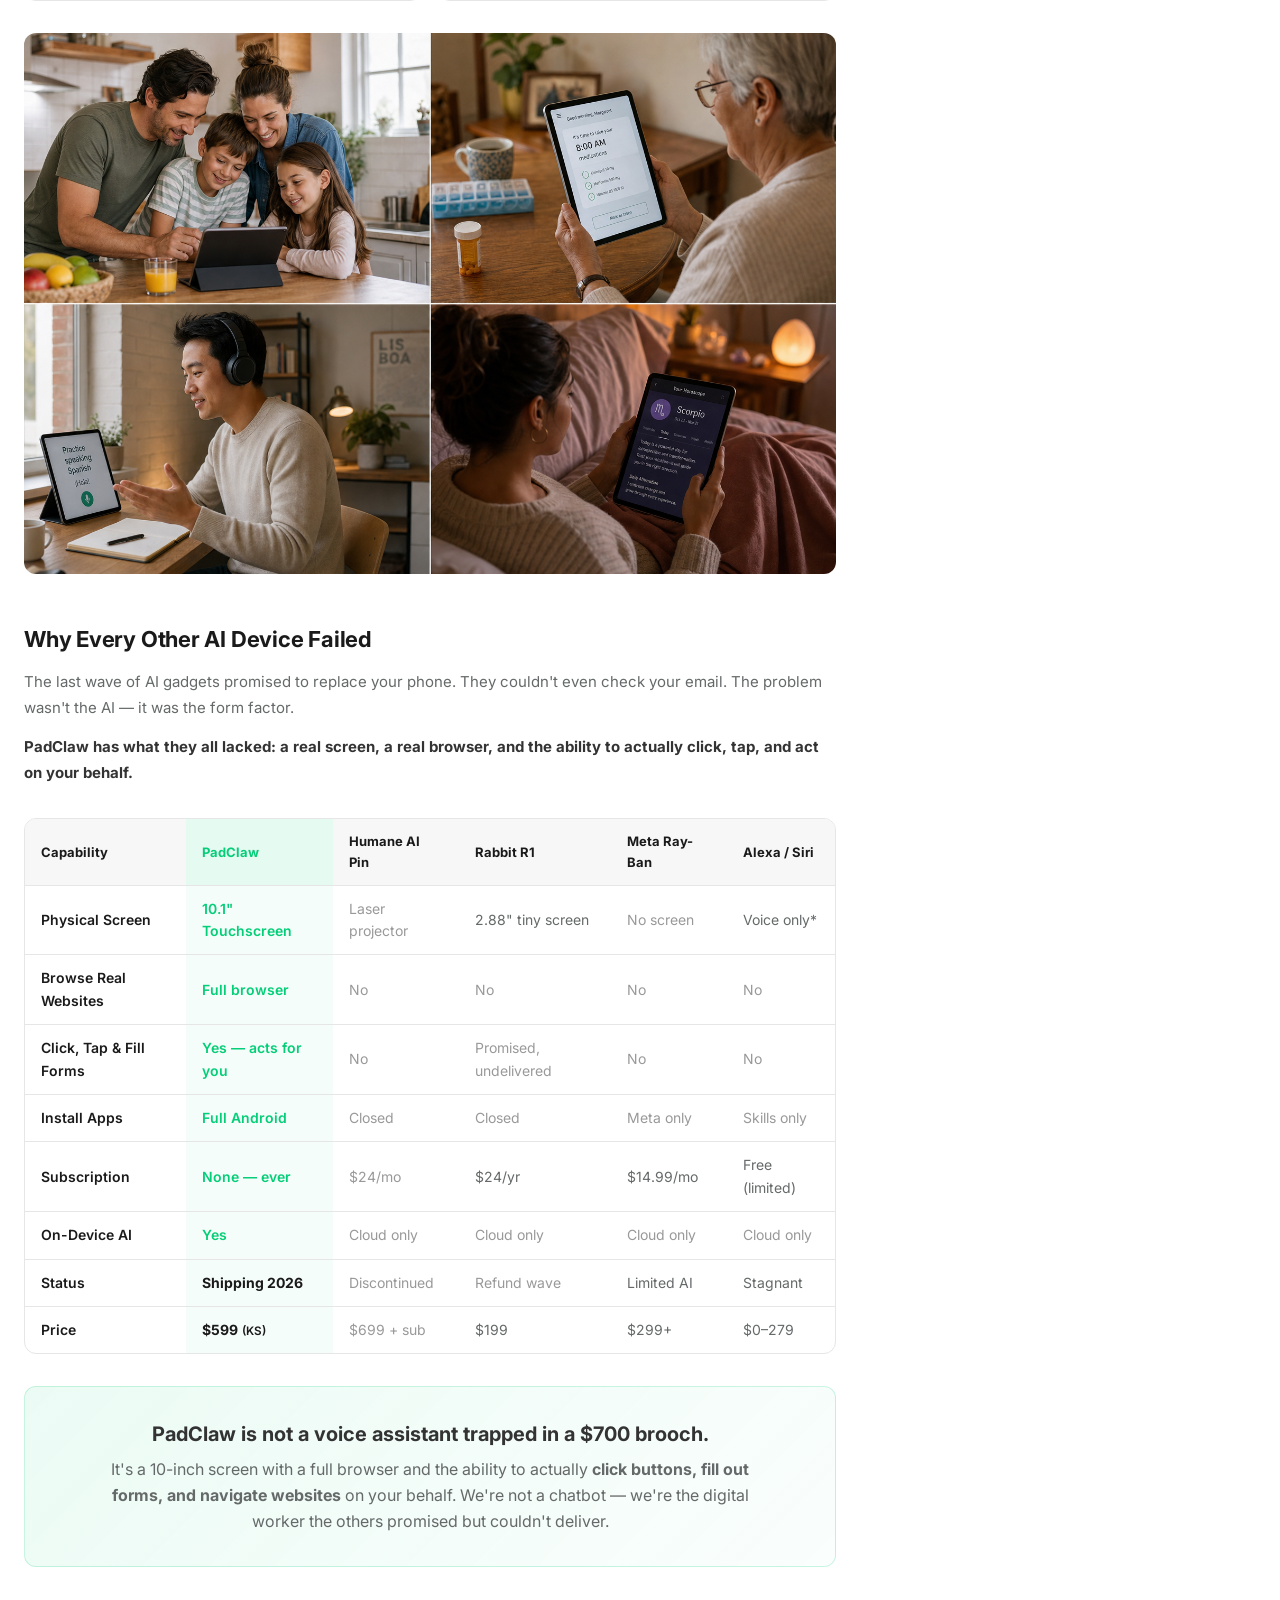
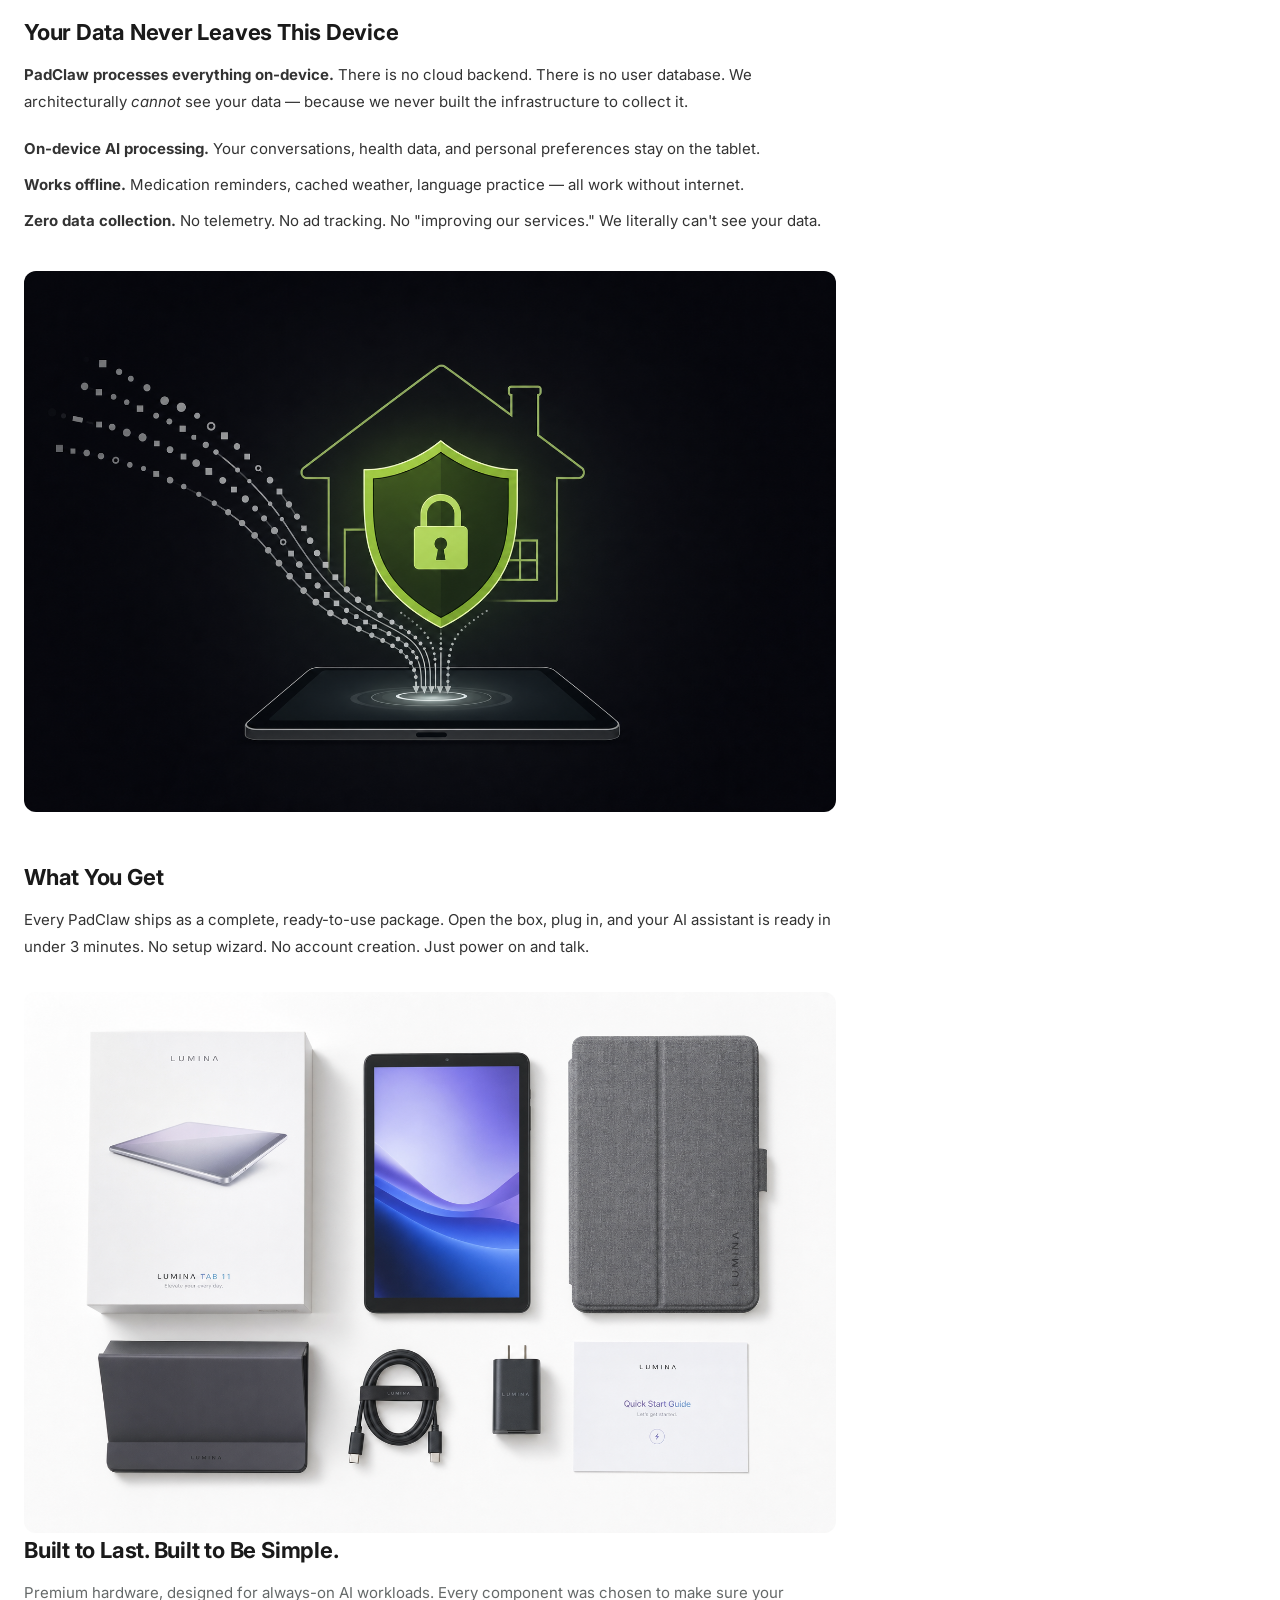
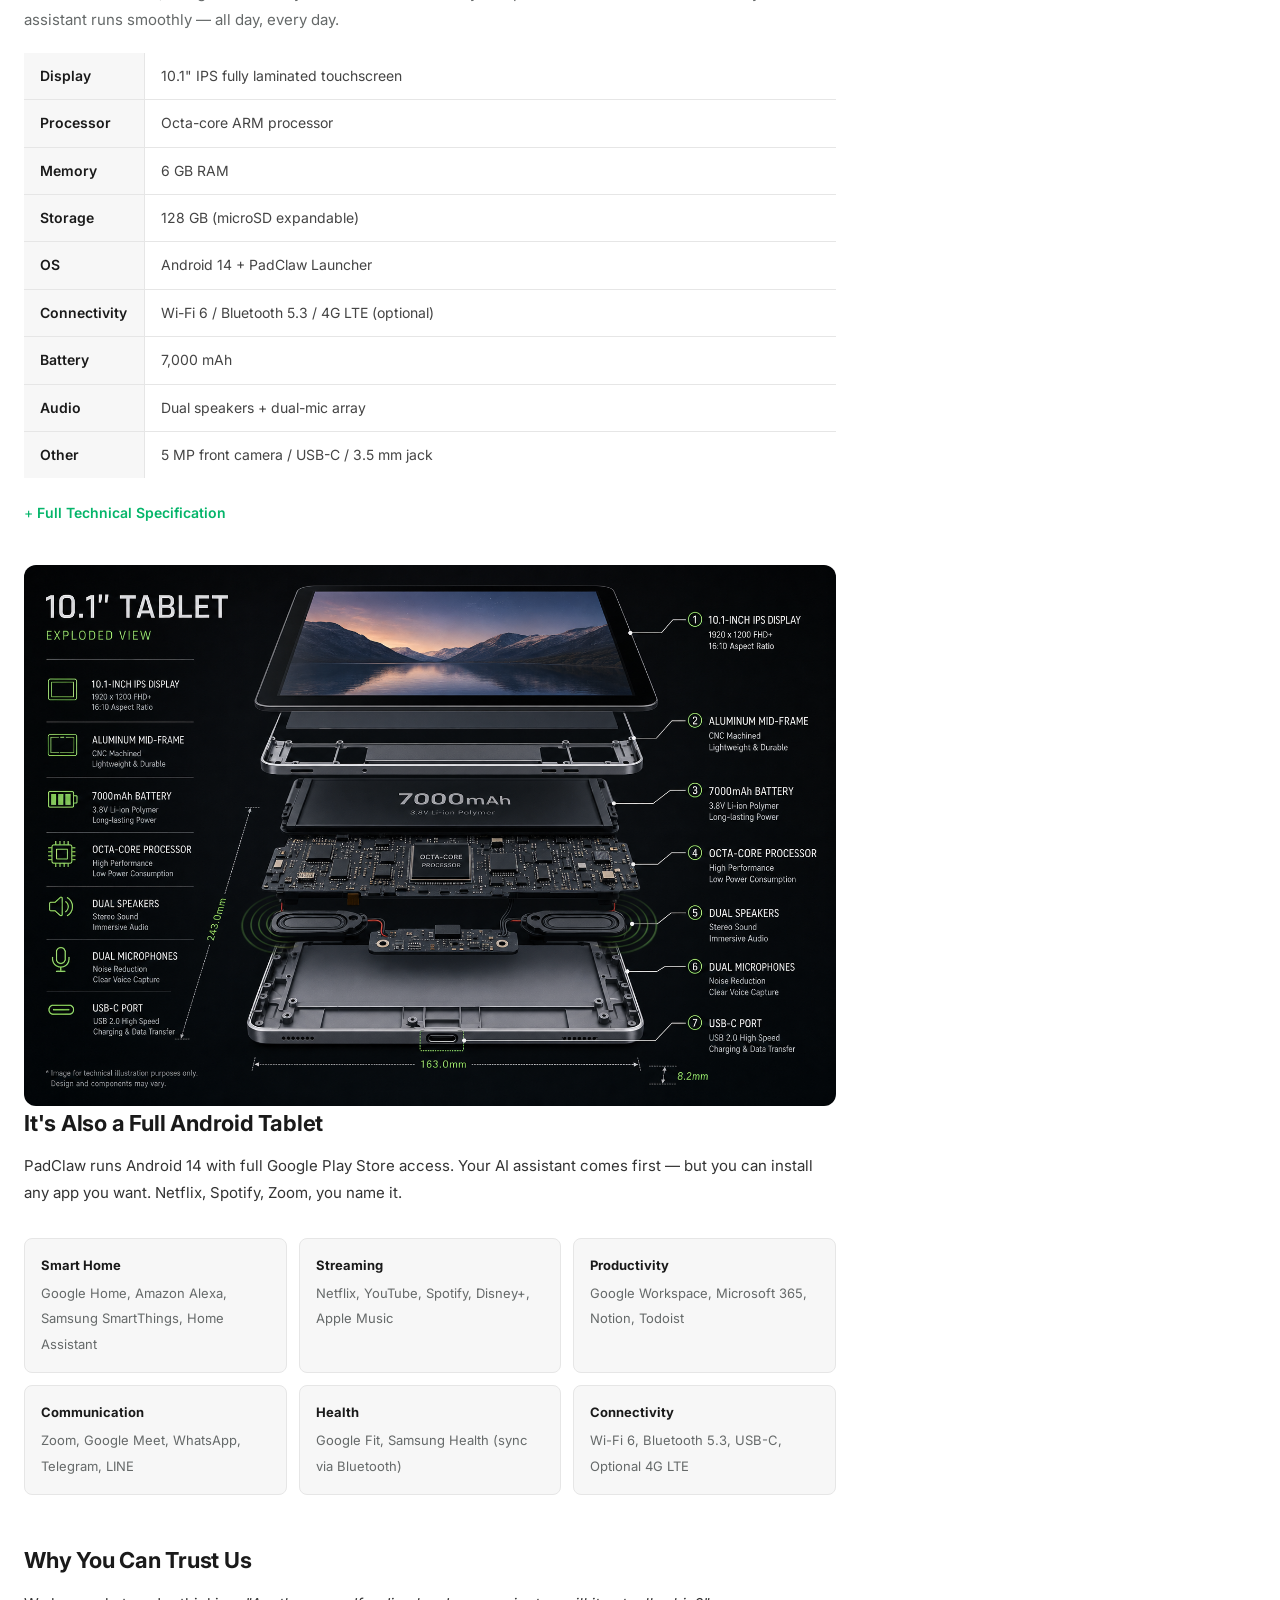
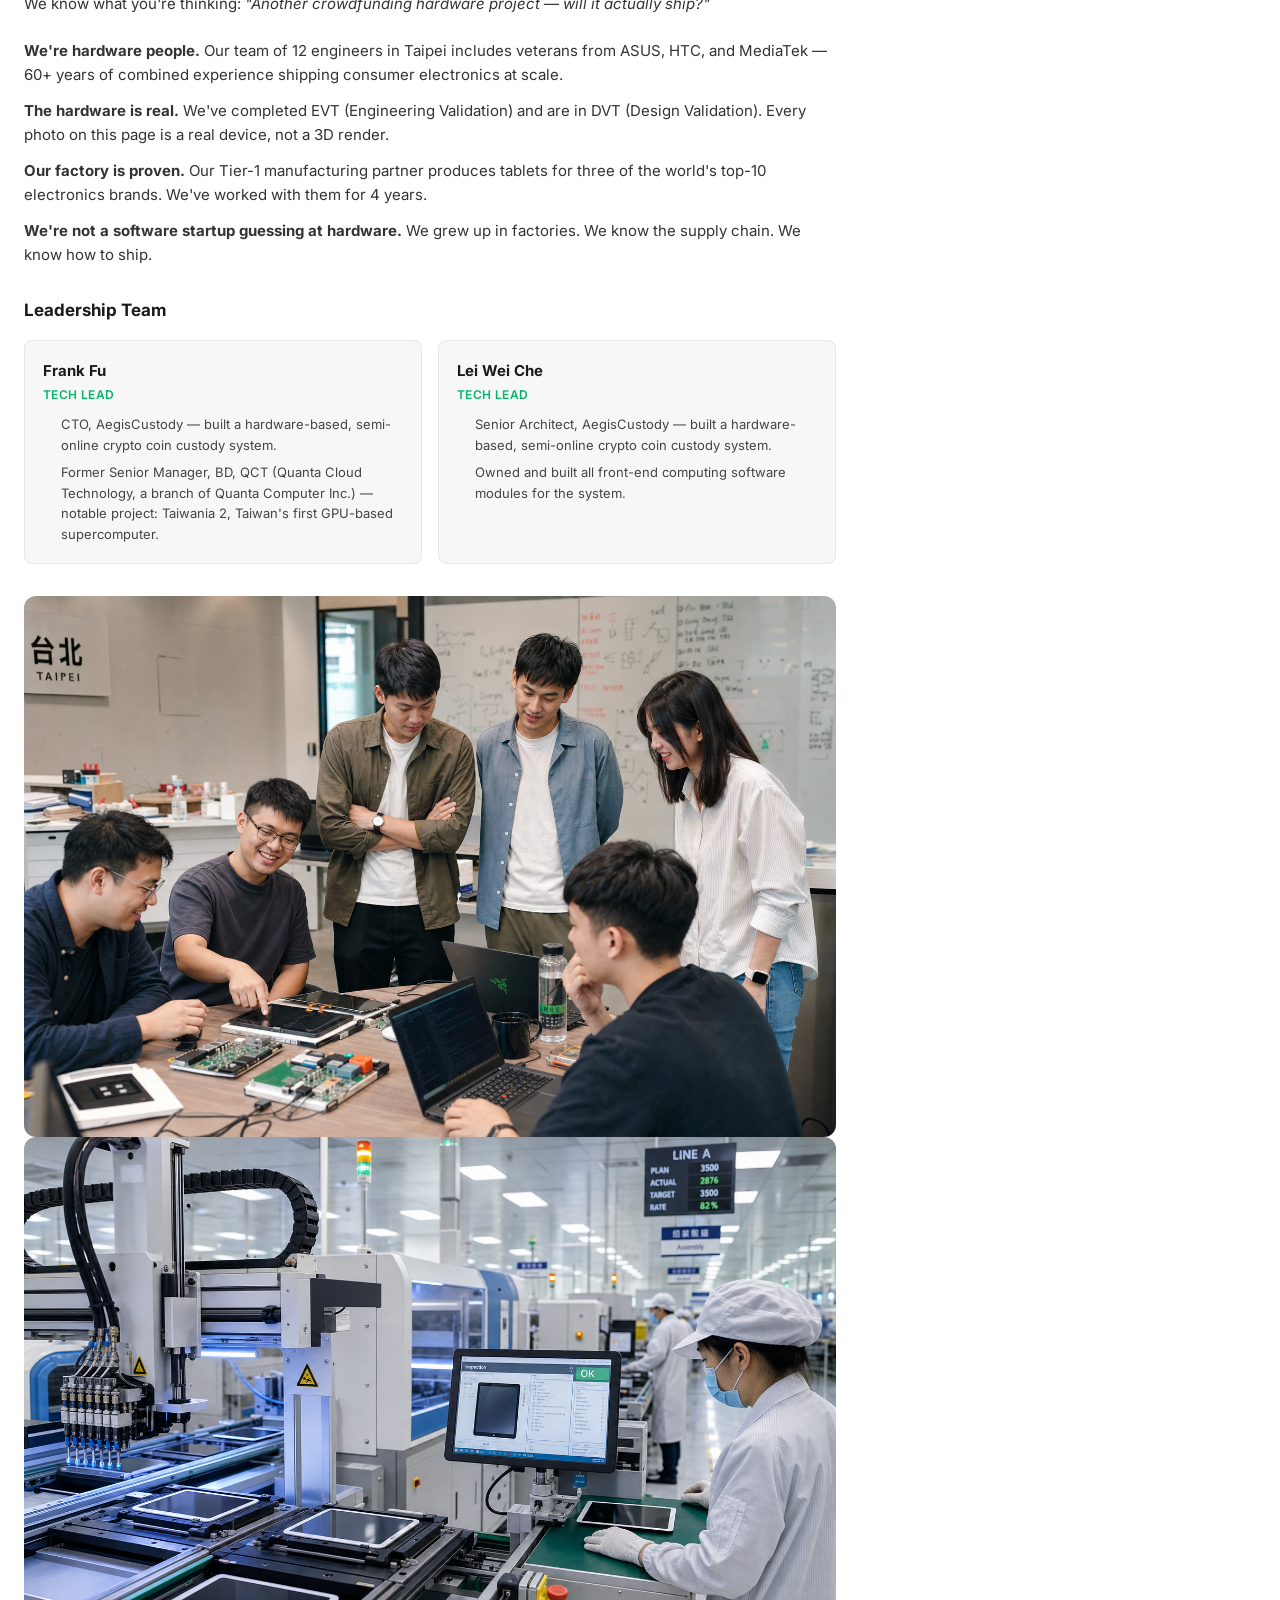
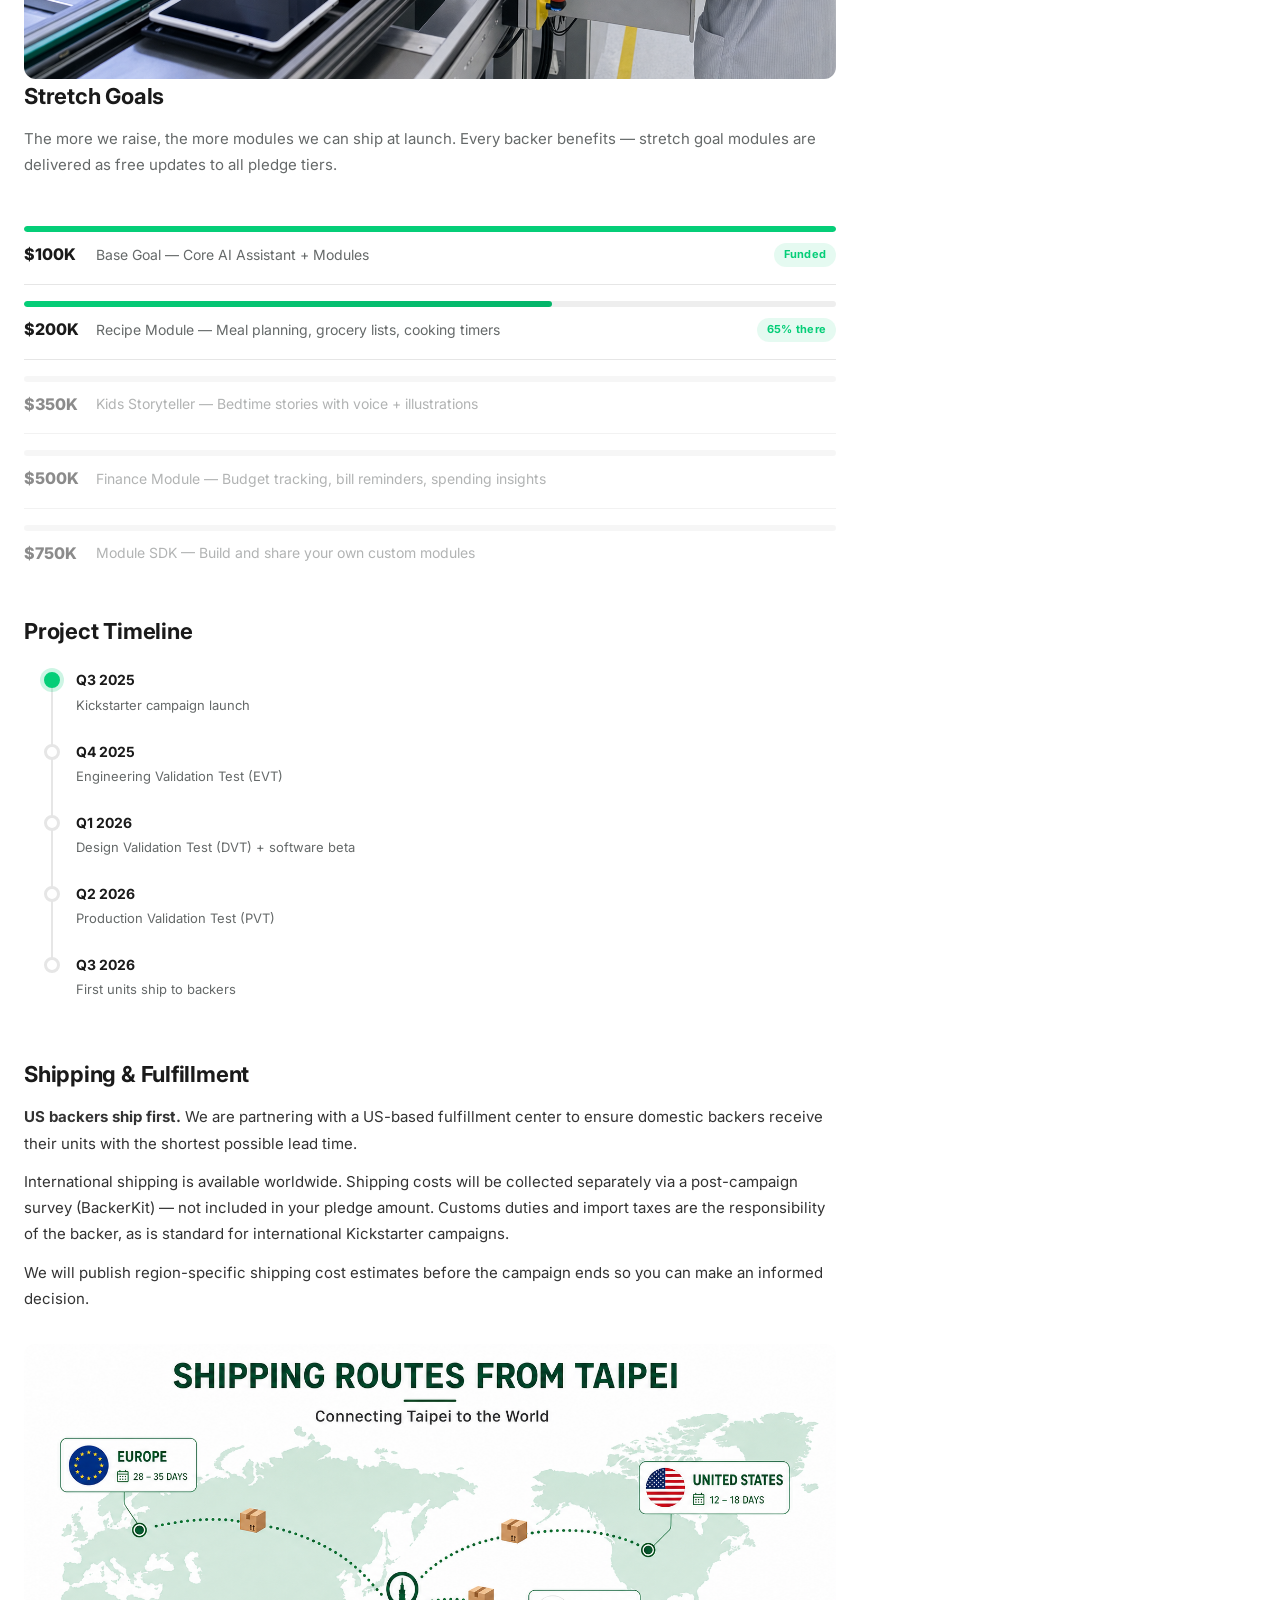
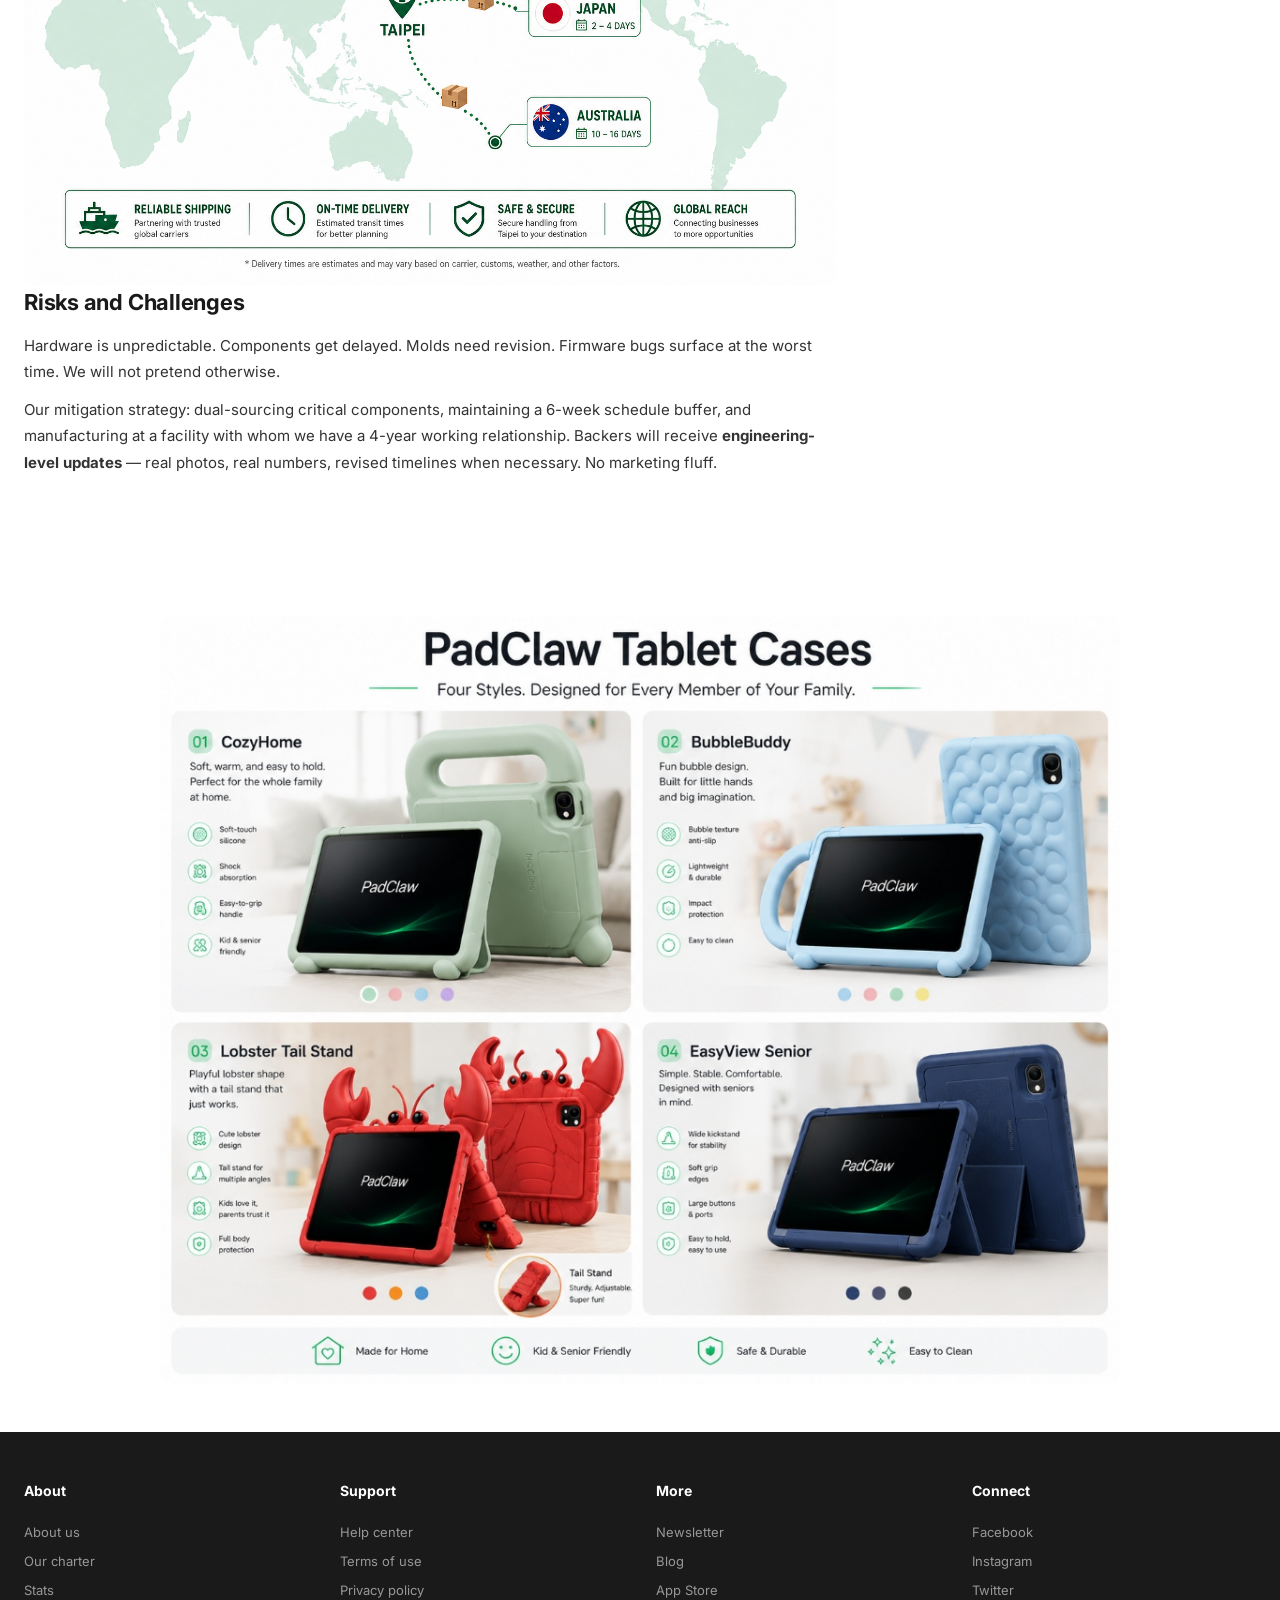
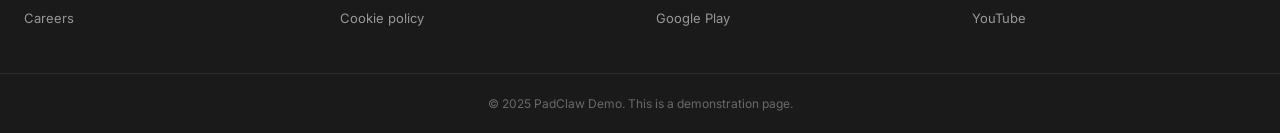
==== commit f0bd4471: "Add security architecture, tech leads, and 3 trust UI screens - Version A: full security narrative —" ====
--- a/index.html
+++ b/index.html
@@ -431,6 +431,31 @@
                 <tr><td data-ui="spec_other">Other</td><td>5 MP front camera / USB-C / 3.5 mm jack</td></tr>
               </tbody>
             </table>
+
+            <details class="spec-full">
+              <summary>Full Technical Specification</summary>
+              <table class="spec-table">
+                <tbody>
+                  <tr><td>Processor</td><td>Allwinner A537, Octa-Core (2×A73 + 6×A53, up to 2.0GHz)</td></tr>
+                  <tr><td>Operating System</td><td>Android 16</td></tr>
+                  <tr><td>Display</td><td>10.1" IPS, 800×1280, capacitive multi-touch (G+G)</td></tr>
+                  <tr><td>Memory (RAM)</td><td>4 GB (3 GB configuration also available)</td></tr>
+                  <tr><td>Storage (ROM)</td><td>64 GB (32 GB configuration also available)</td></tr>
+                  <tr><td>Expandable Storage</td><td>microSD card, up to 1 TB</td></tr>
+                  <tr><td>Battery</td><td>3.8V, 5,000 mAh</td></tr>
+                  <tr><td>Rear Camera</td><td>8.0 MP</td></tr>
+                  <tr><td>Front Camera</td><td>5.0 MP</td></tr>
+                  <tr><td>Audio</td><td>Dual 8Ω/1W speakers, built-in mic, 3.5 mm headphone jack</td></tr>
+                  <tr><td>Ports</td><td>USB Type-C (USB 2.0) — charging, data transfer, USB host</td></tr>
+                  <tr><td>Connectivity</td><td>Wi-Fi 802.11 b/g/n, Bluetooth</td></tr>
+                  <tr><td>Sensors</td><td>Auto-rotation sensor</td></tr>
+                  <tr><td>Buttons</td><td>Power, Volume +/-, Reset</td></tr>
+                  <tr><td>Dimensions</td><td>244.6 × 160.4 × 9.2 mm</td></tr>
+                  <tr><td>Build</td><td>Plastic housing</td></tr>
+                  <tr><td>Languages</td><td>Multi-language supported</td></tr>
+                </tbody>
+              </table>
+            </details>
           </div>
 
           <div class="image-actual img-switchable"><img class="img-v img-va" src="img-exploded-01.png" alt="Hardware diagram" style="width:100%;border-radius:var(--ks-radius-lg);display:block;"><img class="img-v img-vb" src="img-exploded-02.png" alt="Hardware diagram" style="width:100%;border-radius:var(--ks-radius-lg);display:none;"></div>
@@ -464,6 +489,26 @@
               <li><strong>Our factory is proven.</strong> Our Tier-1 manufacturing partner produces tablets for three of the world's top-10 electronics brands. We've worked with them for 4 years.</li>
               <li><strong>We're not a software startup guessing at hardware.</strong> We grew up in factories. We know the supply chain. We know how to ship.</li>
             </ul>
+
+            <h3 style="font-size:17px;font-weight:700;margin:24px 0 12px;">Leadership Team</h3>
+            <div class="team-grid">
+              <div class="team-card">
+                <strong>Frank Fu</strong>
+                <span class="team-role">Tech Lead</span>
+                <ul>
+                  <li>CTO, AegisCustody — built a hardware-based, semi-online crypto coin custody system.</li>
+                  <li>Former Senior Manager, BD, QCT (Quanta Cloud Technology, a branch of Quanta Computer Inc.) — notable project: Taiwania 2, Taiwan's first GPU-based supercomputer.</li>
+                </ul>
+              </div>
+              <div class="team-card">
+                <strong>Lei Wei Che</strong>
+                <span class="team-role">Tech Lead</span>
+                <ul>
+                  <li>Senior Architect, AegisCustody — built a hardware-based, semi-online crypto coin custody system.</li>
+                  <li>Owned and built all front-end computing software modules for the system.</li>
+                </ul>
+              </div>
+            </div>
           </div>
 
           <div class="image-actual img-switchable"><img class="img-v img-va" src="img-team-01.png" alt="Our team" style="width:100%;border-radius:var(--ks-radius-lg);display:block;"><img class="img-v img-vb" src="img-team-02.png" alt="Our team" style="width:100%;border-radius:var(--ks-radius-lg);display:none;"></div>
--- a/style.css
+++ b/style.css
@@ -344,6 +344,14 @@
 }
 .spec-table td:last-child{color:#444}
 
+.spec-full{margin-top:8px}
+.spec-full summary{cursor:pointer;font-weight:600;font-size:14px;color:var(--ks-green-dark);padding:8px 0;list-style:none}
+.spec-full summary::-webkit-details-marker{display:none}
+.spec-full summary::before{content:'+ ';font-weight:400}
+.spec-full[open] summary::before{content:'− '}
+.spec-full .spec-table{margin-top:8px}
+.spec-full .spec-table td:first-child{width:170px}
+
 /* Timeline */
 .timeline{margin:20px 0;padding-left:20px}
 .timeline-item{display:flex;gap:16px;padding-bottom:24px;position:relative}
@@ -873,6 +881,14 @@
   color:var(--ks-text);margin-bottom:4px;
 }
 .compat-item span{font-size:13px;color:var(--ks-text-secondary);line-height:1.5}
+
+.team-grid{display:grid;grid-template-columns:repeat(2,1fr);gap:16px;margin:16px 0 32px}
+.team-card{background:var(--ks-bg-light);border:1px solid var(--ks-border);border-radius:var(--ks-radius);padding:18px}
+.team-card strong{display:block;font-size:15px;font-weight:700;color:var(--ks-text)}
+.team-card .team-role{display:block;font-size:12px;font-weight:600;color:var(--ks-green-dark);text-transform:uppercase;letter-spacing:.03em;margin:2px 0 10px}
+.team-card ul{margin:0;padding-left:18px}
+.team-card li{font-size:13px;line-height:1.6;color:#444;margin-bottom:6px}
+.team-card li:last-child{margin-bottom:0}
 
 /* ===== IMAGE PLACEHOLDERS ===== */
 .img-placeholder{
@@ -1024,6 +1040,7 @@
   .use-cases-grid{grid-template-columns:1fr}
   .privacy-grid{grid-template-columns:1fr}
   .compat-grid{grid-template-columns:repeat(2,1fr)}
+  .team-grid{grid-template-columns:1fr}
 }
 @media(max-width:640px){
   .project-header h1{font-size:22px}
